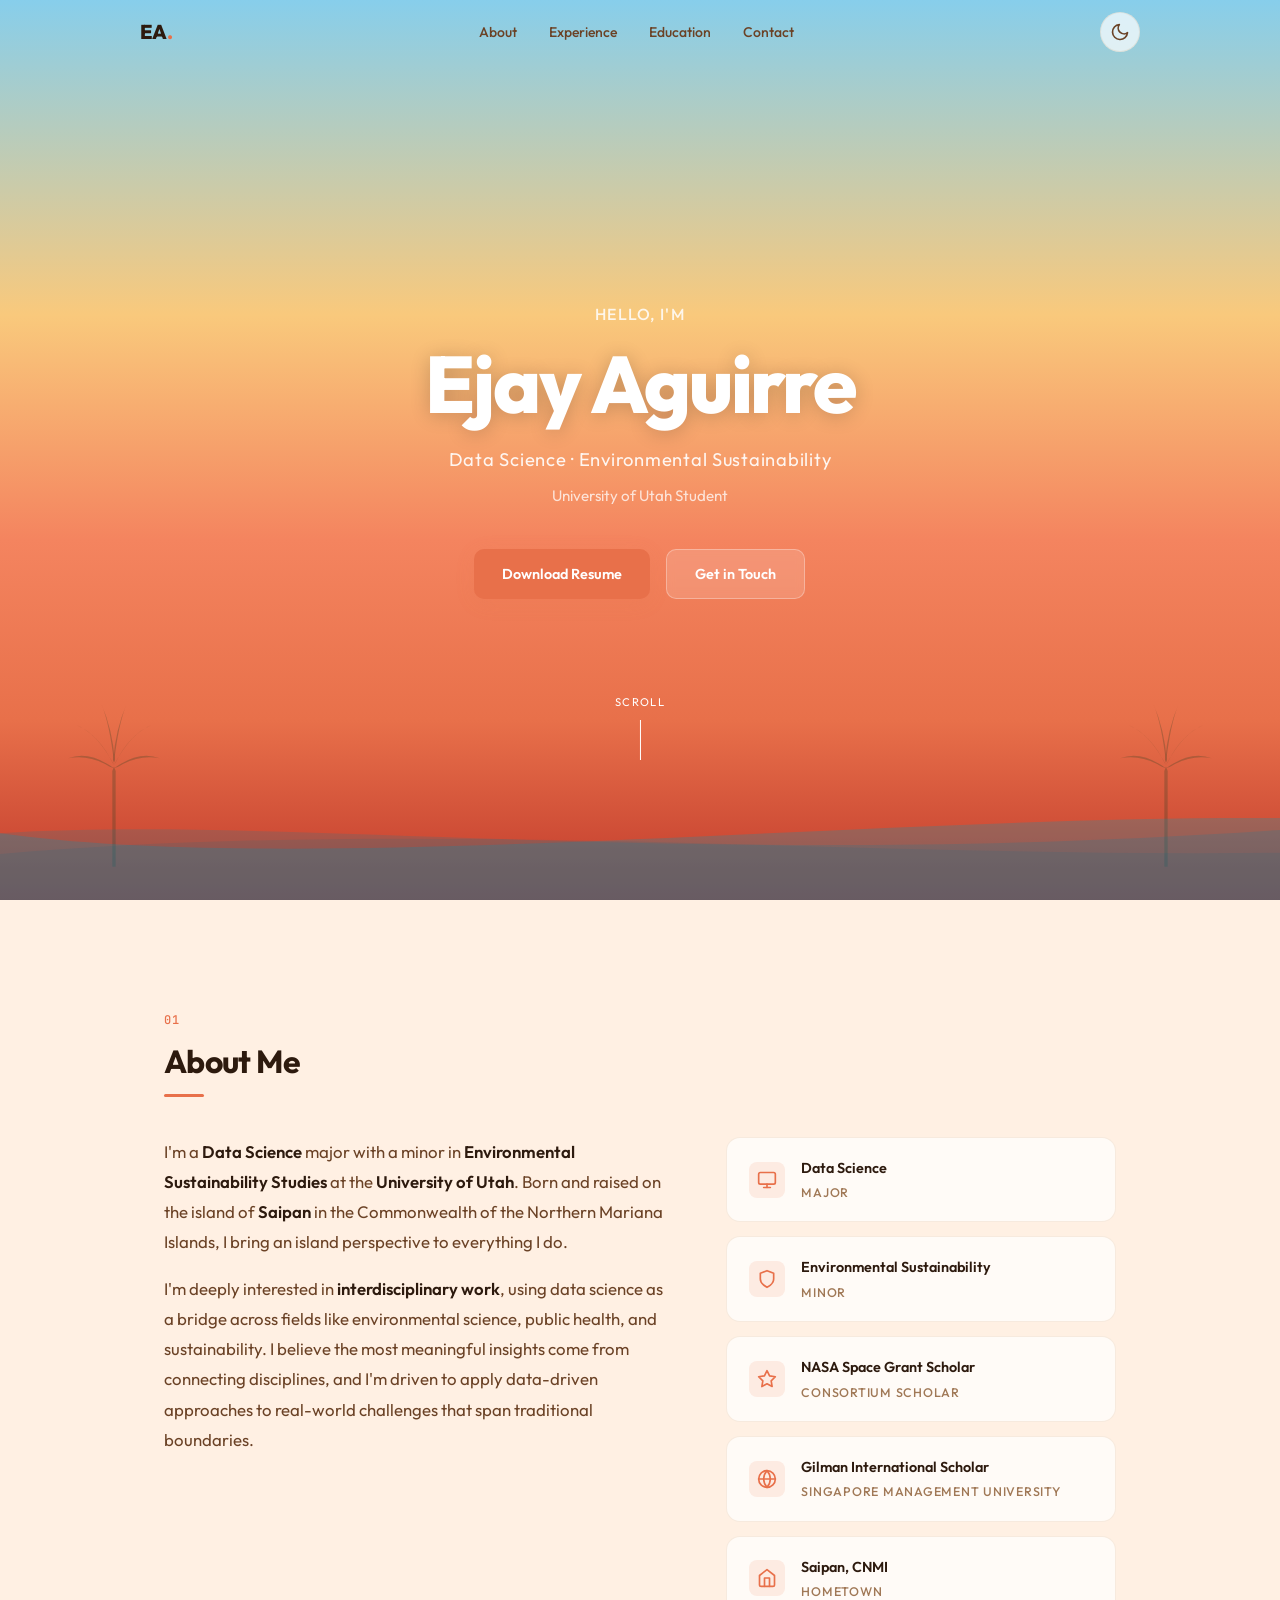
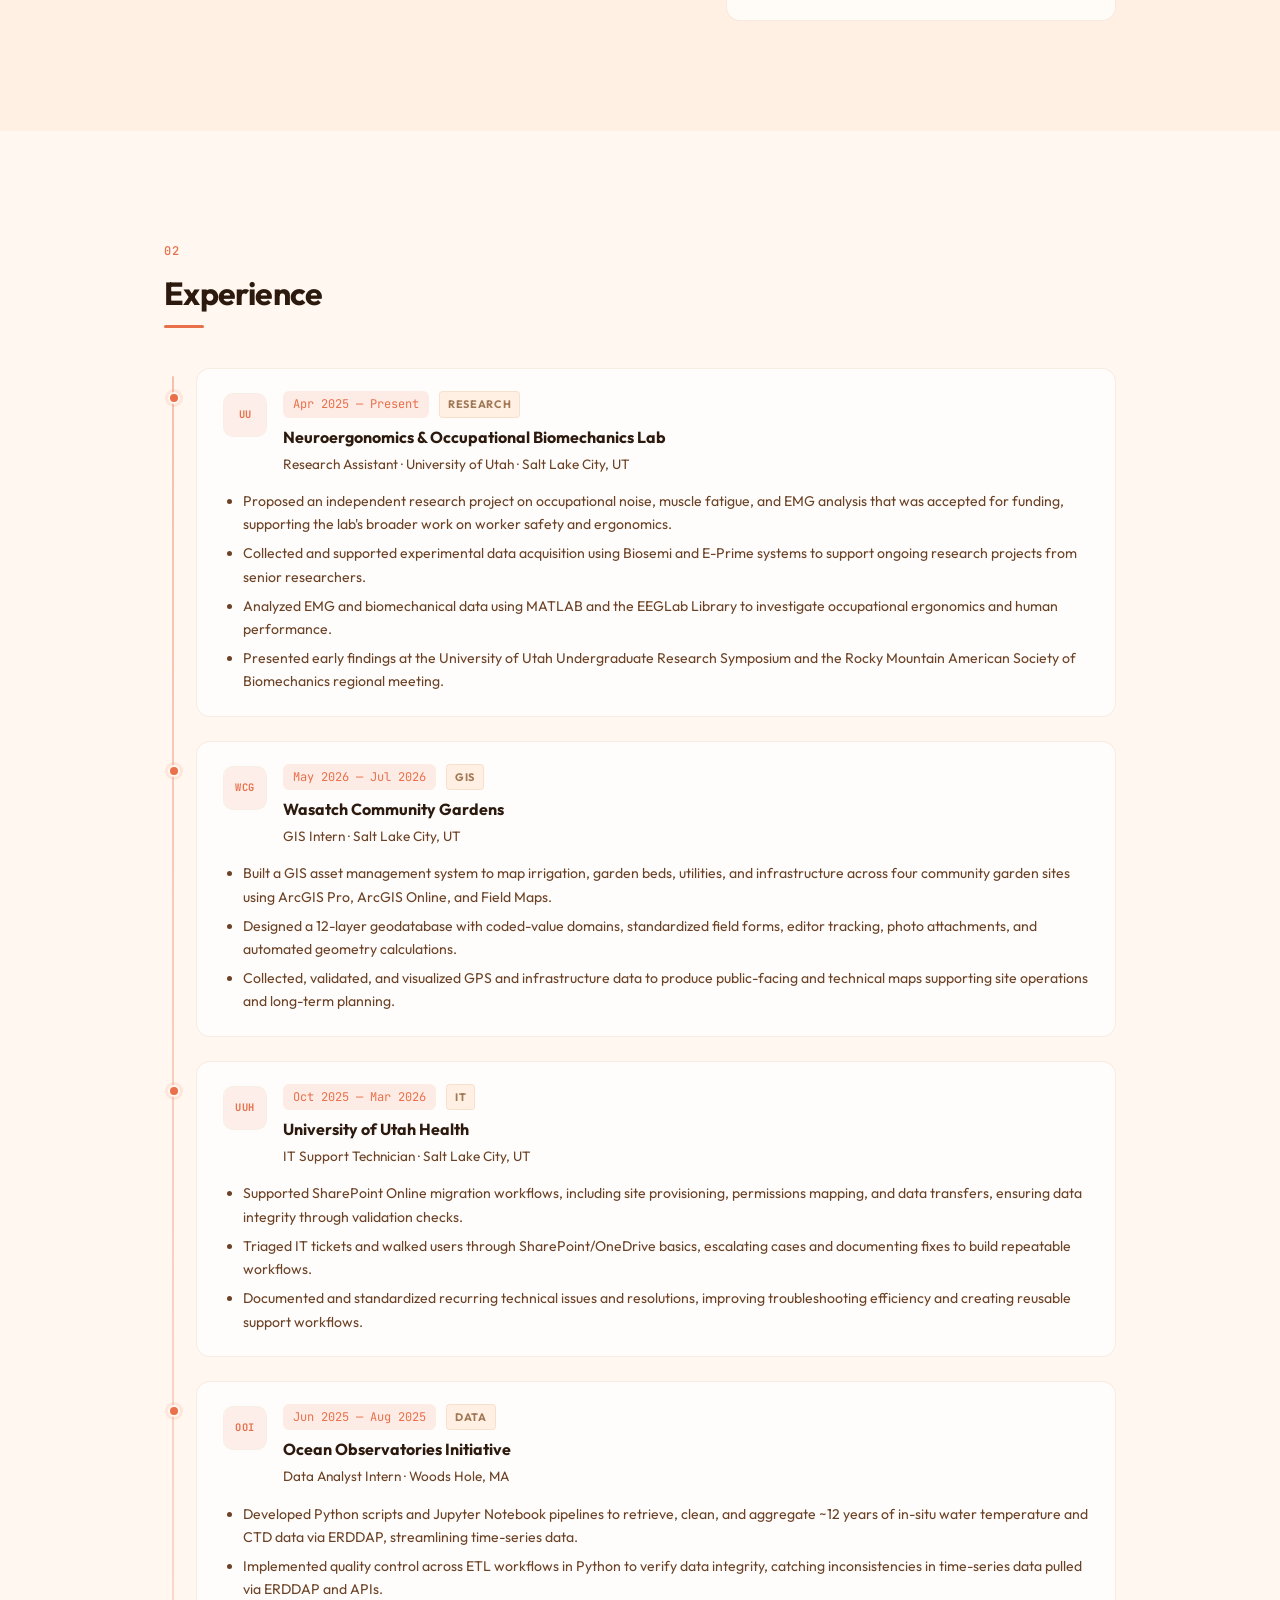
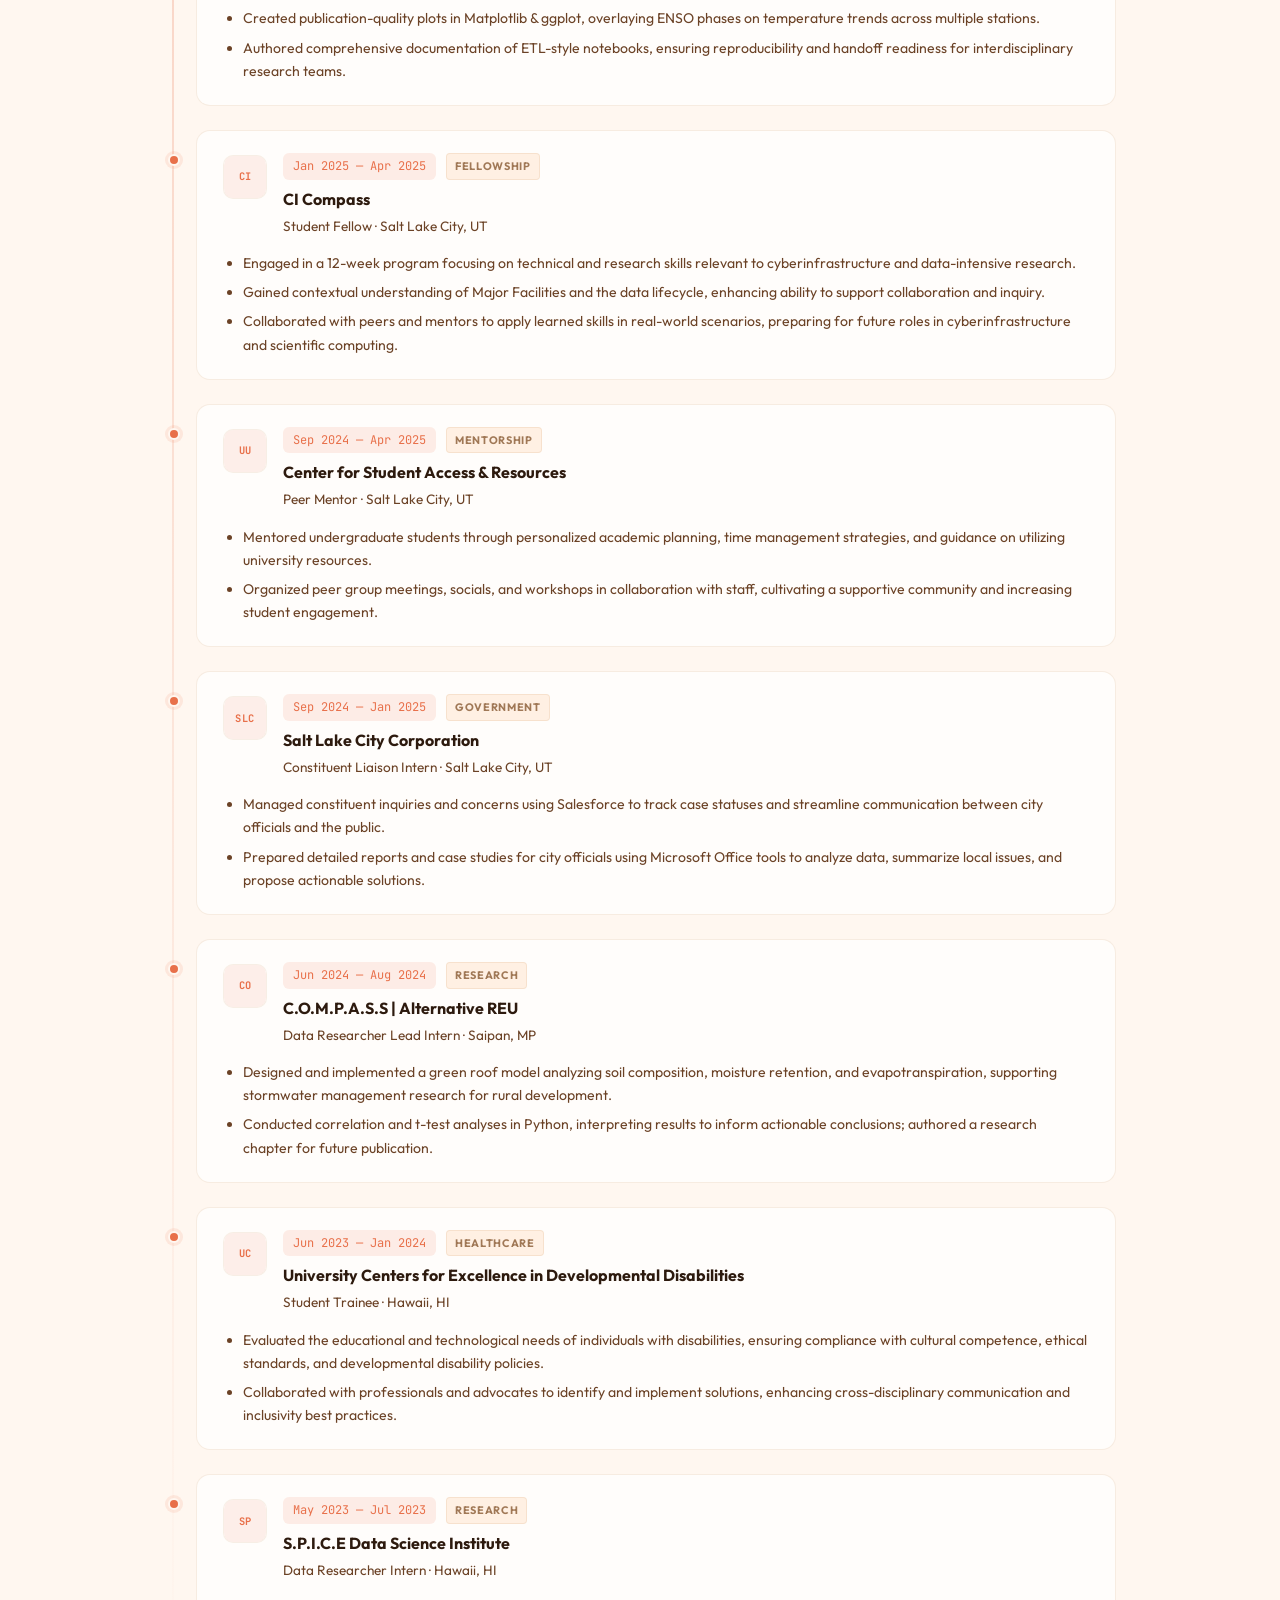
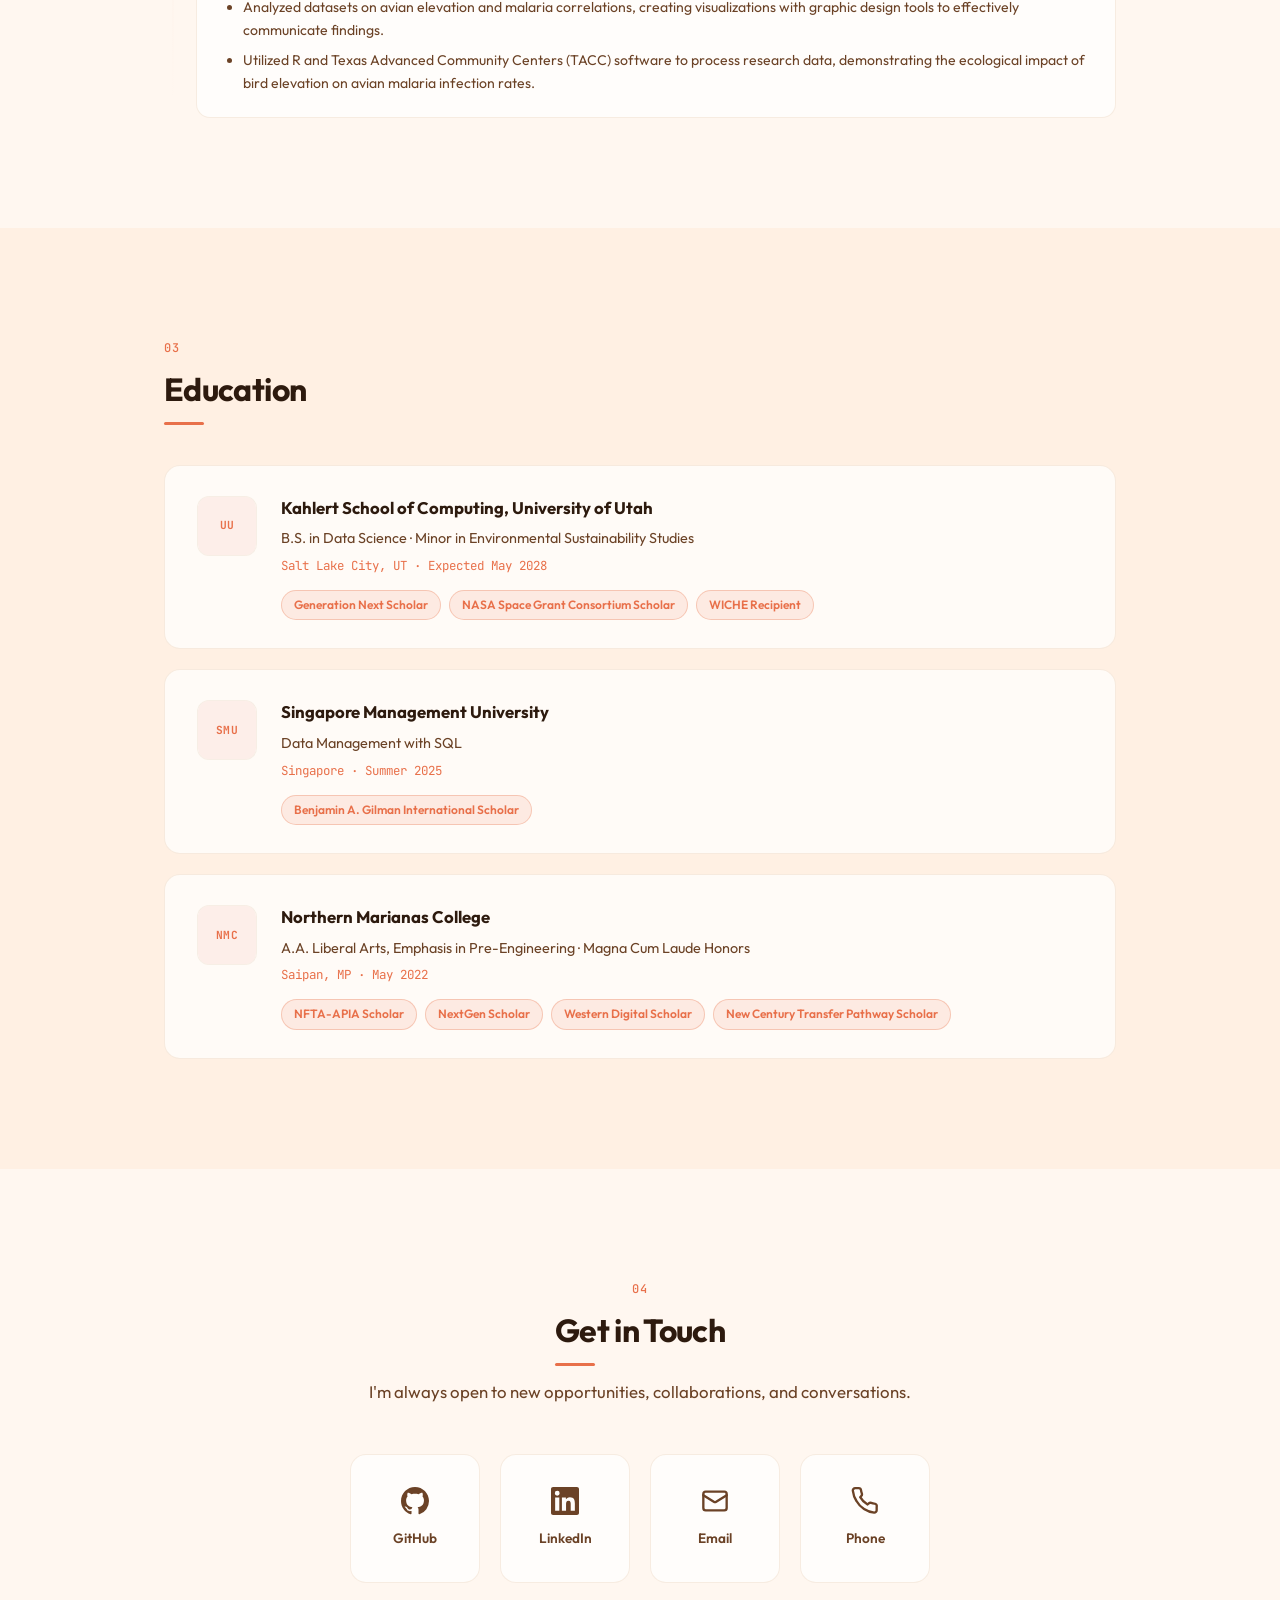
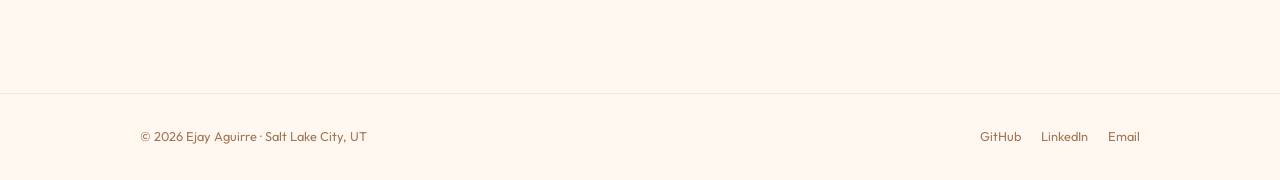
==== index.html @ a4bc26ee "Refine site layout and clean up sections" ====
<!DOCTYPE html>
<html lang="en" data-theme="light">

<head>
  <meta charset="UTF-8" />
  <meta name="viewport" content="width=device-width, initial-scale=1.0" />
  <title>Ejay Aguirre — Data Science &amp; Environmental Sustainability</title>
  <meta name="description"
    content="Personal website of Ejay Aguirre — Data Science major and Environmental Sustainability Studies minor at the University of Utah. NASA Space Grant Scholar." />
  <link rel="preconnect" href="https://fonts.googleapis.com" />
  <link rel="preconnect" href="https://fonts.gstatic.com" crossorigin />
  <link
    href="https://fonts.googleapis.com/css2?family=Outfit:wght@300;400;500;600;700;800&family=JetBrains+Mono:wght@400;500&display=swap"
    rel="stylesheet" />
  <link rel="stylesheet" href="style.css" />
</head>

<body>

  <!-- ===== Scroll Progress Bar ===== -->
  <div id="scroll-progress" class="scroll-progress" aria-hidden="true"></div>

  <!-- ===== Navigation ===== -->
  <nav id="navbar" class="navbar">
    <div class="nav-inner">
      <a href="#hero" class="nav-logo">EA<span class="accent">.</span></a>
      <ul class="nav-links">
        <li><a href="#about">About</a></li>
        <li><a href="#experience">Experience</a></li>
        <li><a href="#education">Education</a></li>
        <li><a href="#contact">Contact</a></li>
      </ul>
      <div class="nav-right">
        <button id="theme-toggle" class="theme-toggle" aria-label="Toggle light/dark mode">
          <svg class="theme-icon sun-icon" width="20" height="20" viewBox="0 0 24 24" fill="none" stroke="currentColor"
            stroke-width="2" stroke-linecap="round" stroke-linejoin="round">
            <circle cx="12" cy="12" r="5" />
            <line x1="12" y1="1" x2="12" y2="3" />
            <line x1="12" y1="21" x2="12" y2="23" />
            <line x1="4.22" y1="4.22" x2="5.64" y2="5.64" />
            <line x1="18.36" y1="18.36" x2="19.78" y2="19.78" />
            <line x1="1" y1="12" x2="3" y2="12" />
            <line x1="21" y1="12" x2="23" y2="12" />
            <line x1="4.22" y1="19.78" x2="5.64" y2="18.36" />
            <line x1="18.36" y1="5.64" x2="19.78" y2="4.22" />
          </svg>
          <svg class="theme-icon moon-icon" width="20" height="20" viewBox="0 0 24 24" fill="none" stroke="currentColor"
            stroke-width="2" stroke-linecap="round" stroke-linejoin="round">
            <path d="M21 12.79A9 9 0 1 1 11.21 3 7 7 0 0 0 21 12.79z" />
          </svg>
        </button>
        <button id="mobile-menu-btn" class="mobile-menu-btn" aria-label="Toggle navigation menu">
          <span></span><span></span><span></span>
        </button>
      </div>
    </div>
  </nav>

  <!-- ===== Mobile Menu Overlay ===== -->
  <div id="mobile-menu" class="mobile-menu">
    <ul>
      <li><a href="#about">About</a></li>
      <li><a href="#experience">Experience</a></li>
      <li><a href="#education">Education</a></li>
      <li><a href="#contact">Contact</a></li>
    </ul>
  </div>

  <!-- ===== Hero Section ===== -->
  <section id="hero" class="hero">
    <div class="hero-waves">
      <svg class="wave wave-1" viewBox="0 0 1440 180" preserveAspectRatio="none">
        <path d="M0,80 C360,160 1080,0 1440,80 L1440,180 L0,180 Z" />
      </svg>
      <svg class="wave wave-2" viewBox="0 0 1440 180" preserveAspectRatio="none">
        <path d="M0,100 C320,20 720,160 1440,60 L1440,180 L0,180 Z" />
      </svg>
      <svg class="wave wave-3" viewBox="0 0 1440 180" preserveAspectRatio="none">
        <path d="M0,120 C480,40 960,140 1440,100 L1440,180 L0,180 Z" />
      </svg>
    </div>
    <div class="hero-palm left" aria-hidden="true">
      <svg viewBox="0 0 120 200" fill="currentColor">
        <path d="M58,200 L62,200 L62,90 Q63,85 60,80 Q57,85 58,90 Z" />
        <path d="M60,82 Q30,60 5,70 Q30,65 55,80 Z" />
        <path d="M60,78 Q40,40 15,30 Q42,42 58,75 Z" />
        <path d="M60,82 Q90,60 115,70 Q90,65 65,80 Z" />
        <path d="M60,78 Q80,40 105,30 Q78,42 62,75 Z" />
        <path d="M60,75 Q55,30 45,5 Q58,35 61,72 Z" />
        <path d="M60,75 Q65,30 75,5 Q62,35 59,72 Z" />
      </svg>
    </div>
    <div class="hero-palm right" aria-hidden="true">
      <svg viewBox="0 0 120 200" fill="currentColor">
        <path d="M58,200 L62,200 L62,90 Q63,85 60,80 Q57,85 58,90 Z" />
        <path d="M60,82 Q30,60 5,70 Q30,65 55,80 Z" />
        <path d="M60,78 Q40,40 15,30 Q42,42 58,75 Z" />
        <path d="M60,82 Q90,60 115,70 Q90,65 65,80 Z" />
        <path d="M60,78 Q80,40 105,30 Q78,42 62,75 Z" />
        <path d="M60,75 Q55,30 45,5 Q58,35 61,72 Z" />
        <path d="M60,75 Q65,30 75,5 Q62,35 59,72 Z" />
      </svg>
    </div>
    <div class="hero-stars" aria-hidden="true">
      <span class="star" style="top:8%;left:10%;animation-delay:0s;"></span>
      <span class="star" style="top:15%;left:25%;animation-delay:1.2s;"></span>
      <span class="star" style="top:5%;left:50%;animation-delay:0.5s;"></span>
      <span class="star" style="top:20%;left:70%;animation-delay:1.8s;"></span>
      <span class="star" style="top:10%;left:85%;animation-delay:0.8s;"></span>
      <span class="star" style="top:25%;left:40%;animation-delay:2.1s;"></span>
      <span class="star" style="top:12%;left:60%;animation-delay:1.5s;"></span>
      <span class="star" style="top:30%;left:15%;animation-delay:0.3s;"></span>
      <span class="star" style="top:18%;left:90%;animation-delay:2.5s;"></span>
      <span class="star" style="top:35%;left:78%;animation-delay:1.0s;"></span>
    </div>

    <div class="hero-content">
      <p class="hero-greeting">Hello, I'm</p>
      <h1 class="hero-name">Ejay Aguirre</h1>
      <p class="hero-tagline">Data Science · Environmental Sustainability</p>
      <p class="hero-school">University of Utah Student</p>
      <div class="hero-cta">
        <a href="AGUIRRE_Resume.pdf" download class="btn btn-primary">Download Resume</a>
        <a href="#contact" class="btn btn-outline">Get in Touch</a>
      </div>
    </div>
    <div class="hero-scroll-indicator">
      <span>Scroll</span>
      <div class="scroll-line"></div>
    </div>
  </section>

  <!-- ===== About Section ===== -->
  <section id="about" class="section about">
    <div class="container">
      <p class="section-number">01</p>
      <h2 class="section-title">About Me</h2>
      <div class="about-grid">
        <div class="about-text">
          <p>
            I'm a <strong>Data Science</strong> major with a minor in
            <strong>Environmental Sustainability Studies</strong> at the
            <strong>University of Utah</strong>. Born and raised on the island of
            <strong>Saipan</strong> in the Commonwealth of the Northern Mariana Islands,
            I bring an island perspective to everything I do.
          </p>
          <p>
            I'm deeply interested in <strong>interdisciplinary work</strong>, using
            data science as a bridge across fields like environmental science,
            public health, and sustainability. I believe the most meaningful
            insights come from connecting disciplines, and I'm driven to apply
            data-driven approaches to real-world challenges that span traditional
            boundaries.
          </p>
        </div>
        <div class="about-highlights">
          <div class="highlight-card">
            <span class="highlight-icon">
              <svg width="20" height="20" viewBox="0 0 24 24" fill="none" stroke="currentColor" stroke-width="2" stroke-linecap="round" stroke-linejoin="round"><rect x="2" y="3" width="20" height="14" rx="2"/><line x1="8" y1="21" x2="16" y2="21"/><line x1="12" y1="17" x2="12" y2="21"/></svg>
            </span>
            <div>
              <h3>Data Science</h3>
              <p>Major</p>
            </div>
          </div>
          <div class="highlight-card">
            <span class="highlight-icon">
              <svg width="20" height="20" viewBox="0 0 24 24" fill="none" stroke="currentColor" stroke-width="2" stroke-linecap="round" stroke-linejoin="round"><path d="M12 22s8-4 8-10V5l-8-3-8 3v7c0 6 8 10 8 10z"/></svg>
            </span>
            <div>
              <h3>Environmental Sustainability</h3>
              <p>Minor</p>
            </div>
          </div>
          <div class="highlight-card">
            <span class="highlight-icon">
              <svg width="20" height="20" viewBox="0 0 24 24" fill="none" stroke="currentColor" stroke-width="2" stroke-linecap="round" stroke-linejoin="round"><polygon points="12 2 15.09 8.26 22 9.27 17 14.14 18.18 21.02 12 17.77 5.82 21.02 7 14.14 2 9.27 8.91 8.26 12 2"/></svg>
            </span>
            <div>
              <h3>NASA Space Grant Scholar</h3>
              <p>Consortium Scholar</p>
            </div>
          </div>
          <div class="highlight-card">
            <span class="highlight-icon">
              <svg width="20" height="20" viewBox="0 0 24 24" fill="none" stroke="currentColor" stroke-width="2" stroke-linecap="round" stroke-linejoin="round"><circle cx="12" cy="12" r="10"/><line x1="2" y1="12" x2="22" y2="12"/><path d="M12 2a15.3 15.3 0 0 1 4 10 15.3 15.3 0 0 1-4 10 15.3 15.3 0 0 1-4-10 15.3 15.3 0 0 1 4-10z"/></svg>
            </span>
            <div>
              <h3>Gilman International Scholar</h3>
              <p>Singapore Management University</p>
            </div>
          </div>
          <div class="highlight-card">
            <span class="highlight-icon">
              <svg width="20" height="20" viewBox="0 0 24 24" fill="none" stroke="currentColor" stroke-width="2" stroke-linecap="round" stroke-linejoin="round"><path d="M3 9l9-7 9 7v11a2 2 0 0 1-2 2H5a2 2 0 0 1-2-2z"/><polyline points="9 22 9 12 15 12 15 22"/></svg>
            </span>
            <div>
              <h3>Saipan, CNMI</h3>
              <p>Hometown</p>
            </div>
          </div>
        </div>
      </div>
    </div>
  </section>

  <!-- ===== Experience Section ===== -->
  <section id="experience" class="section experience">
    <div class="container">
      <p class="section-number">02</p>
      <h2 class="section-title">Experience</h2>
      <div class="timeline">

        <!-- Neuroergonomics Lab -->
        <div class="timeline-item">
          <div class="timeline-dot"></div>
          <div class="timeline-card">
            <div class="timeline-header">
              <div class="org-logo-wrap">
                <img class="org-logo" src="https://logo.clearbit.com/utah.edu" alt="University of Utah"
                  onerror="this.style.display='none';this.nextElementSibling.style.display='flex'">
                <span class="org-logo-fallback" style="display:none">UU</span>
              </div>
              <div class="timeline-header-text">
                <div class="timeline-meta">
                  <span class="timeline-date">Apr 2025 — Present</span>
                  <span class="timeline-badge">Research</span>
                </div>
                <h3 class="timeline-org">Neuroergonomics &amp; Occupational Biomechanics Lab</h3>
                <p class="timeline-role">Research Assistant · University of Utah · Salt Lake City, UT</p>
              </div>
            </div>
            <ul class="timeline-bullets">
              <li>Proposed an independent research project on occupational noise, muscle fatigue, and EMG analysis that was accepted for funding, supporting the lab's broader work on worker safety and ergonomics.</li>
              <li>Collected and supported experimental data acquisition using Biosemi and E-Prime systems to support ongoing research projects from senior researchers.</li>
              <li>Analyzed EMG and biomechanical data using MATLAB and the EEGLab Library to investigate occupational ergonomics and human performance.</li>
              <li>Presented early findings at the University of Utah Undergraduate Research Symposium and the Rocky Mountain American Society of Biomechanics regional meeting.</li>
            </ul>
          </div>
        </div>

        <!-- Wasatch Community Gardens -->
        <div class="timeline-item">
          <div class="timeline-dot"></div>
          <div class="timeline-card">
            <div class="timeline-header">
              <div class="org-logo-wrap">
                <img class="org-logo" src="https://logo.clearbit.com/wasatchgardens.org" alt="Wasatch Community Gardens"
                  onerror="this.style.display='none';this.nextElementSibling.style.display='flex'">
                <span class="org-logo-fallback" style="display:none">WCG</span>
              </div>
              <div class="timeline-header-text">
                <div class="timeline-meta">
                  <span class="timeline-date">May 2026 — Jul 2026</span>
                  <span class="timeline-badge">GIS</span>
                </div>
                <h3 class="timeline-org">Wasatch Community Gardens</h3>
                <p class="timeline-role">GIS Intern · Salt Lake City, UT</p>
              </div>
            </div>
            <ul class="timeline-bullets">
              <li>Built a GIS asset management system to map irrigation, garden beds, utilities, and infrastructure across four community garden sites using ArcGIS Pro, ArcGIS Online, and Field Maps.</li>
              <li>Designed a 12-layer geodatabase with coded-value domains, standardized field forms, editor tracking, photo attachments, and automated geometry calculations.</li>
              <li>Collected, validated, and visualized GPS and infrastructure data to produce public-facing and technical maps supporting site operations and long-term planning.</li>
            </ul>
          </div>
        </div>

        <!-- University of Utah Health -->
        <div class="timeline-item">
          <div class="timeline-dot"></div>
          <div class="timeline-card">
            <div class="timeline-header">
              <div class="org-logo-wrap">
                <img class="org-logo" src="https://logo.clearbit.com/healthcare.utah.edu" alt="University of Utah Health"
                  onerror="this.style.display='none';this.nextElementSibling.style.display='flex'">
                <span class="org-logo-fallback" style="display:none">UUH</span>
              </div>
              <div class="timeline-header-text">
                <div class="timeline-meta">
                  <span class="timeline-date">Oct 2025 — Mar 2026</span>
                  <span class="timeline-badge">IT</span>
                </div>
                <h3 class="timeline-org">University of Utah Health</h3>
                <p class="timeline-role">IT Support Technician · Salt Lake City, UT</p>
              </div>
            </div>
            <ul class="timeline-bullets">
              <li>Supported SharePoint Online migration workflows, including site provisioning, permissions mapping, and data transfers, ensuring data integrity through validation checks.</li>
              <li>Triaged IT tickets and walked users through SharePoint/OneDrive basics, escalating cases and documenting fixes to build repeatable workflows.</li>
              <li>Documented and standardized recurring technical issues and resolutions, improving troubleshooting efficiency and creating reusable support workflows.</li>
            </ul>
          </div>
        </div>

        <!-- Ocean Observatories Initiative -->
        <div class="timeline-item">
          <div class="timeline-dot"></div>
          <div class="timeline-card">
            <div class="timeline-header">
              <div class="org-logo-wrap">
                <img class="org-logo" src="https://logo.clearbit.com/oceanobservatories.org" alt="Ocean Observatories Initiative"
                  onerror="this.style.display='none';this.nextElementSibling.style.display='flex'">
                <span class="org-logo-fallback" style="display:none">OOI</span>
              </div>
              <div class="timeline-header-text">
                <div class="timeline-meta">
                  <span class="timeline-date">Jun 2025 — Aug 2025</span>
                  <span class="timeline-badge">Data</span>
                </div>
                <h3 class="timeline-org">Ocean Observatories Initiative</h3>
                <p class="timeline-role">Data Analyst Intern · Woods Hole, MA</p>
              </div>
            </div>
            <ul class="timeline-bullets">
              <li>Developed Python scripts and Jupyter Notebook pipelines to retrieve, clean, and aggregate ~12 years of in-situ water temperature and CTD data via ERDDAP, streamlining time-series data.</li>
              <li>Implemented quality control across ETL workflows in Python to verify data integrity, catching inconsistencies in time-series data pulled via ERDDAP and APIs.</li>
              <li>Created publication-quality plots in Matplotlib &amp; ggplot, overlaying ENSO phases on temperature trends across multiple stations.</li>
              <li>Authored comprehensive documentation of ETL-style notebooks, ensuring reproducibility and handoff readiness for interdisciplinary research teams.</li>
            </ul>
          </div>
        </div>

        <!-- CI Compass -->
        <div class="timeline-item">
          <div class="timeline-dot"></div>
          <div class="timeline-card">
            <div class="timeline-header">
              <div class="org-logo-wrap">
                <img class="org-logo" src="https://logo.clearbit.com/ci-compass.org" alt="CI Compass"
                  onerror="this.style.display='none';this.nextElementSibling.style.display='flex'">
                <span class="org-logo-fallback" style="display:none">CI</span>
              </div>
              <div class="timeline-header-text">
                <div class="timeline-meta">
                  <span class="timeline-date">Jan 2025 — Apr 2025</span>
                  <span class="timeline-badge">Fellowship</span>
                </div>
                <h3 class="timeline-org">CI Compass</h3>
                <p class="timeline-role">Student Fellow · Salt Lake City, UT</p>
              </div>
            </div>
            <ul class="timeline-bullets">
              <li>Engaged in a 12-week program focusing on technical and research skills relevant to cyberinfrastructure and data-intensive research.</li>
              <li>Gained contextual understanding of Major Facilities and the data lifecycle, enhancing ability to support collaboration and inquiry.</li>
              <li>Collaborated with peers and mentors to apply learned skills in real-world scenarios, preparing for future roles in cyberinfrastructure and scientific computing.</li>
            </ul>
          </div>
        </div>

        <!-- Center for Student Access & Resources -->
        <div class="timeline-item">
          <div class="timeline-dot"></div>
          <div class="timeline-card">
            <div class="timeline-header">
              <div class="org-logo-wrap">
                <img class="org-logo" src="https://logo.clearbit.com/utah.edu" alt="University of Utah"
                  onerror="this.style.display='none';this.nextElementSibling.style.display='flex'">
                <span class="org-logo-fallback" style="display:none">UU</span>
              </div>
              <div class="timeline-header-text">
                <div class="timeline-meta">
                  <span class="timeline-date">Sep 2024 — Apr 2025</span>
                  <span class="timeline-badge">Mentorship</span>
                </div>
                <h3 class="timeline-org">Center for Student Access &amp; Resources</h3>
                <p class="timeline-role">Peer Mentor · Salt Lake City, UT</p>
              </div>
            </div>
            <ul class="timeline-bullets">
              <li>Mentored undergraduate students through personalized academic planning, time management strategies, and guidance on utilizing university resources.</li>
              <li>Organized peer group meetings, socials, and workshops in collaboration with staff, cultivating a supportive community and increasing student engagement.</li>
            </ul>
          </div>
        </div>

        <!-- Salt Lake City Corporation -->
        <div class="timeline-item">
          <div class="timeline-dot"></div>
          <div class="timeline-card">
            <div class="timeline-header">
              <div class="org-logo-wrap">
                <img class="org-logo" src="https://logo.clearbit.com/slc.gov" alt="Salt Lake City"
                  onerror="this.style.display='none';this.nextElementSibling.style.display='flex'">
                <span class="org-logo-fallback" style="display:none">SLC</span>
              </div>
              <div class="timeline-header-text">
                <div class="timeline-meta">
                  <span class="timeline-date">Sep 2024 — Jan 2025</span>
                  <span class="timeline-badge">Government</span>
                </div>
                <h3 class="timeline-org">Salt Lake City Corporation</h3>
                <p class="timeline-role">Constituent Liaison Intern · Salt Lake City, UT</p>
              </div>
            </div>
            <ul class="timeline-bullets">
              <li>Managed constituent inquiries and concerns using Salesforce to track case statuses and streamline communication between city officials and the public.</li>
              <li>Prepared detailed reports and case studies for city officials using Microsoft Office tools to analyze data, summarize local issues, and propose actionable solutions.</li>
            </ul>
          </div>
        </div>

        <!-- C.O.M.P.A.S.S -->
        <div class="timeline-item">
          <div class="timeline-dot"></div>
          <div class="timeline-card">
            <div class="timeline-header">
              <div class="org-logo-wrap">
                <span class="org-logo-fallback" style="display:flex">CO</span>
              </div>
              <div class="timeline-header-text">
                <div class="timeline-meta">
                  <span class="timeline-date">Jun 2024 — Aug 2024</span>
                  <span class="timeline-badge">Research</span>
                </div>
                <h3 class="timeline-org">C.O.M.P.A.S.S | Alternative REU</h3>
                <p class="timeline-role">Data Researcher Lead Intern · Saipan, MP</p>
              </div>
            </div>
            <ul class="timeline-bullets">
              <li>Designed and implemented a green roof model analyzing soil composition, moisture retention, and evapotranspiration, supporting stormwater management research for rural development.</li>
              <li>Conducted correlation and t-test analyses in Python, interpreting results to inform actionable conclusions; authored a research chapter for future publication.</li>
            </ul>
          </div>
        </div>

        <!-- UCEDD -->
        <div class="timeline-item">
          <div class="timeline-dot"></div>
          <div class="timeline-card">
            <div class="timeline-header">
              <div class="org-logo-wrap">
                <img class="org-logo" src="https://logo.clearbit.com/aucd.org" alt="UCEDD"
                  onerror="this.style.display='none';this.nextElementSibling.style.display='flex'">
                <span class="org-logo-fallback" style="display:none">UC</span>
              </div>
              <div class="timeline-header-text">
                <div class="timeline-meta">
                  <span class="timeline-date">Jun 2023 — Jan 2024</span>
                  <span class="timeline-badge">Healthcare</span>
                </div>
                <h3 class="timeline-org">University Centers for Excellence in Developmental Disabilities</h3>
                <p class="timeline-role">Student Trainee · Hawaii, HI</p>
              </div>
            </div>
            <ul class="timeline-bullets">
              <li>Evaluated the educational and technological needs of individuals with disabilities, ensuring compliance with cultural competence, ethical standards, and developmental disability policies.</li>
              <li>Collaborated with professionals and advocates to identify and implement solutions, enhancing cross-disciplinary communication and inclusivity best practices.</li>
            </ul>
          </div>
        </div>

        <!-- S.P.I.C.E -->
        <div class="timeline-item">
          <div class="timeline-dot"></div>
          <div class="timeline-card">
            <div class="timeline-header">
              <div class="org-logo-wrap">
                <span class="org-logo-fallback" style="display:flex">SP</span>
              </div>
              <div class="timeline-header-text">
                <div class="timeline-meta">
                  <span class="timeline-date">May 2023 — Jul 2023</span>
                  <span class="timeline-badge">Research</span>
                </div>
                <h3 class="timeline-org">S.P.I.C.E Data Science Institute</h3>
                <p class="timeline-role">Data Researcher Intern · Hawaii, HI</p>
              </div>
            </div>
            <ul class="timeline-bullets">
              <li>Analyzed datasets on avian elevation and malaria correlations, creating visualizations with graphic design tools to effectively communicate findings.</li>
              <li>Utilized R and Texas Advanced Community Centers (TACC) software to process research data, demonstrating the ecological impact of bird elevation on avian malaria infection rates.</li>
            </ul>
          </div>
        </div>

      </div>
    </div>
  </section>

  <!-- ===== Education Section ===== -->
  <section id="education" class="section education">
    <div class="container">
      <p class="section-number">03</p>
      <h2 class="section-title">Education</h2>
      <div class="edu-grid">

        <div class="edu-card">
          <div class="edu-logo-wrap">
            <img class="edu-logo" src="https://logo.clearbit.com/utah.edu" alt="University of Utah"
              onerror="this.style.display='none';this.nextElementSibling.style.display='flex'">
            <span class="edu-logo-fallback" style="display:none">UU</span>
          </div>
          <div class="edu-body">
            <h3>Kahlert School of Computing, University of Utah</h3>
            <p class="edu-degree">B.S. in Data Science · Minor in Environmental Sustainability Studies</p>
            <p class="edu-meta">Salt Lake City, UT · Expected May 2028</p>
            <div class="edu-badges">
              <span class="edu-badge">Generation Next Scholar</span>
              <span class="edu-badge">NASA Space Grant Consortium Scholar</span>
              <span class="edu-badge">WICHE Recipient</span>
            </div>
          </div>
        </div>

        <div class="edu-card">
          <div class="edu-logo-wrap">
            <img class="edu-logo" src="https://logo.clearbit.com/smu.edu.sg" alt="Singapore Management University"
              onerror="this.style.display='none';this.nextElementSibling.style.display='flex'">
            <span class="edu-logo-fallback" style="display:none">SMU</span>
          </div>
          <div class="edu-body">
            <h3>Singapore Management University</h3>
            <p class="edu-degree">Data Management with SQL</p>
            <p class="edu-meta">Singapore · Summer 2025</p>
            <div class="edu-badges">
              <span class="edu-badge">Benjamin A. Gilman International Scholar</span>
            </div>
          </div>
        </div>

        <div class="edu-card">
          <div class="edu-logo-wrap">
            <img class="edu-logo" src="https://logo.clearbit.com/nmcnet.edu" alt="Northern Marianas College"
              onerror="this.style.display='none';this.nextElementSibling.style.display='flex'">
            <span class="edu-logo-fallback" style="display:none">NMC</span>
          </div>
          <div class="edu-body">
            <h3>Northern Marianas College</h3>
            <p class="edu-degree">A.A. Liberal Arts, Emphasis in Pre-Engineering · Magna Cum Laude Honors</p>
            <p class="edu-meta">Saipan, MP · May 2022</p>
            <div class="edu-badges">
              <span class="edu-badge">NFTA-APIA Scholar</span>
              <span class="edu-badge">NextGen Scholar</span>
              <span class="edu-badge">Western Digital Scholar</span>
              <span class="edu-badge">New Century Transfer Pathway Scholar</span>
            </div>
          </div>
        </div>

      </div>
    </div>
  </section>

  <!-- ===== Contact Section ===== -->
  <section id="contact" class="section contact">
    <div class="container">
      <p class="section-number">04</p>
      <h2 class="section-title">Get in Touch</h2>
      <p class="contact-subtitle">I'm always open to new opportunities, collaborations, and conversations.</p>
      <div class="contact-links">
        <a href="https://github.com/Ejay234" target="_blank" rel="noopener" class="contact-card" id="link-github">
          <svg width="28" height="28" viewBox="0 0 24 24" fill="currentColor">
            <path d="M12 0C5.37 0 0 5.37 0 12c0 5.31 3.435 9.795 8.205 11.385.6.105.825-.255.825-.57 0-.285-.015-1.23-.015-2.235-3.015.555-3.795-.735-4.035-1.41-.135-.345-.72-1.41-1.23-1.695-.42-.225-1.02-.78-.015-.795.945-.015 1.62.87 1.845 1.23 1.08 1.815 2.805 1.305 3.495.99.105-.78.42-1.305.765-1.605-2.67-.3-5.46-1.335-5.46-5.925 0-1.305.465-2.385 1.23-3.225-.12-.3-.54-1.53.12-3.18 0 0 1.005-.315 3.3 1.23.96-.27 1.98-.405 3-.405s2.04.135 3 .405c2.295-1.56 3.3-1.23 3.3-1.23.66 1.65.24 2.88.12 3.18.765.84 1.23 1.905 1.23 3.225 0 4.605-2.805 5.625-5.475 5.925.435.375.81 1.095.81 2.22 0 1.605-.015 2.895-.015 3.3 0 .315.225.69.825.57A12.02 12.02 0 0 0 24 12c0-6.63-5.37-12-12-12z" />
          </svg>
          <span>GitHub</span>
        </a>
        <a href="https://www.linkedin.com/in/ejay-aguirre-797828222" target="_blank" rel="noopener" class="contact-card" id="link-linkedin">
          <svg width="28" height="28" viewBox="0 0 24 24" fill="currentColor">
            <path d="M20.447 20.452h-3.554v-5.569c0-1.328-.027-3.037-1.852-3.037-1.853 0-2.136 1.445-2.136 2.939v5.667H9.351V9h3.414v1.561h.046c.477-.9 1.637-1.85 3.37-1.85 3.601 0 4.267 2.37 4.267 5.455v6.286zM5.337 7.433a2.062 2.062 0 0 1-2.063-2.065 2.064 2.064 0 1 1 2.063 2.065zm1.782 13.019H3.555V9h3.564v11.452zM22.225 0H1.771C.792 0 0 .774 0 1.729v20.542C0 23.227.792 24 1.771 24h20.451C23.2 24 24 23.227 24 22.271V1.729C24 .774 23.2 0 22.222 0h.003z" />
          </svg>
          <span>LinkedIn</span>
        </a>
        <a href="mailto:ejay.aguirre03@gmail.com" class="contact-card" id="link-email">
          <svg width="28" height="28" viewBox="0 0 24 24" fill="none" stroke="currentColor" stroke-width="2"
            stroke-linecap="round" stroke-linejoin="round">
            <rect x="2" y="4" width="20" height="16" rx="2" />
            <path d="m22 7-8.97 5.7a1.94 1.94 0 0 1-2.06 0L2 7" />
          </svg>
          <span>Email</span>
        </a>
        <a href="tel:3855304234" class="contact-card" id="link-phone">
          <svg width="28" height="28" viewBox="0 0 24 24" fill="none" stroke="currentColor" stroke-width="2"
            stroke-linecap="round" stroke-linejoin="round">
            <path d="M22 16.92v3a2 2 0 0 1-2.18 2 19.79 19.79 0 0 1-8.63-3.07A19.5 19.5 0 0 1 4.69 12 19.79 19.79 0 0 1 1.61 3.37 2 2 0 0 1 3.58 1h3a2 2 0 0 1 2 1.72c.127.96.361 1.903.7 2.81a2 2 0 0 1-.45 2.11L7.91 8.7a16 16 0 0 0 6.29 6.29l1.06-.92a2 2 0 0 1 2.11-.45c.907.339 1.85.573 2.81.7A2 2 0 0 1 22 16.92z"/>
          </svg>
          <span>Phone</span>
        </a>
      </div>
    </div>
  </section>

  <!-- ===== Footer ===== -->
  <footer class="footer">
    <div class="footer-inner">
      <p>&copy; 2026 Ejay Aguirre · Salt Lake City, UT</p>
      <div class="footer-links">
        <a href="https://github.com/Ejay234" target="_blank" rel="noopener">GitHub</a>
        <a href="https://www.linkedin.com/in/ejay-aguirre-797828222" target="_blank" rel="noopener">LinkedIn</a>
        <a href="mailto:ejay.aguirre03@gmail.com">Email</a>
      </div>
    </div>
  </footer>

  <script src="script.js"></script>
</body>

</html>
---- style.css ----
/* ============================================================
   Ejay Aguirre — Island Theme
   Light: Sunset on Saipan  |  Dark: Island Nightlife
   ============================================================ */

:root {
  --bg-primary: #FFF7F0;
  --bg-secondary: #FFF0E3;
  --bg-card: rgba(255,255,255,0.7);
  --bg-card-hover: rgba(255,255,255,0.9);
  --border-subtle: rgba(200,140,80,0.15);
  --border-hover: rgba(200,140,80,0.3);
  --text-primary: #2D1A0E;
  --text-secondary: #6B4226;
  --text-muted: #A07856;
  --accent: #E8704A;
  --accent-soft: rgba(232,112,74,0.12);
  --accent-glow: rgba(232,112,74,0.3);
  --accent-secondary: #F4A236;
  --hero-bg: linear-gradient(180deg, #87CEEB 0%, #F9C97C 35%, #F4845F 60%, #E8704A 80%, #C0392B 100%);
  --hero-text: #fff;
  --wave-1: rgba(0,150,180,0.25);
  --wave-2: rgba(0,130,160,0.18);
  --wave-3: rgba(0,110,140,0.12);
  --palm-color: rgba(30,60,30,0.25);
  --nav-bg-scroll: rgba(255,247,240,0.88);
  --font-sans: 'Outfit', -apple-system, BlinkMacSystemFont, 'Segoe UI', sans-serif;
  --font-mono: 'JetBrains Mono', 'Fira Code', monospace;
  --section-padding: 110px 0;
  --container-width: 1000px;
  --ease-out-expo: cubic-bezier(0.16,1,0.3,1);
  --transition-fast: 0.2s var(--ease-out-expo);
  --transition-mid: 0.4s var(--ease-out-expo);
  --transition-slow: 0.7s var(--ease-out-expo);
}

[data-theme="dark"] {
  --bg-primary: #0B1628;
  --bg-secondary: #0F1D32;
  --bg-card: rgba(255,255,255,0.05);
  --bg-card-hover: rgba(255,255,255,0.09);
  --border-subtle: rgba(100,180,255,0.1);
  --border-hover: rgba(100,180,255,0.2);
  --text-primary: #E8EDF5;
  --text-secondary: #94A8C8;
  --text-muted: #5A7090;
  --accent: #38BDF8;
  --accent-soft: rgba(56,189,248,0.12);
  --accent-glow: rgba(56,189,248,0.3);
  --accent-secondary: #FF6B9D;
  --hero-bg: linear-gradient(180deg, #0B0E2C 0%, #101840 30%, #162050 55%, #1A2860 80%, #0F1D32 100%);
  --hero-text: #E8EDF5;
  --wave-1: rgba(56,189,248,0.12);
  --wave-2: rgba(56,189,248,0.08);
  --wave-3: rgba(56,189,248,0.05);
  --palm-color: rgba(10,30,60,0.5);
  --nav-bg-scroll: rgba(11,22,40,0.88);
}

/* ---------- Reset ---------- */
*,*::before,*::after { margin:0; padding:0; box-sizing:border-box; }
html { scroll-behavior:smooth; font-size:16px; -webkit-font-smoothing:antialiased; }
body { font-family:var(--font-sans); background:var(--bg-primary); color:var(--text-primary); line-height:1.7; overflow-x:hidden; transition:background 0.5s ease, color 0.5s ease; }
a { color:inherit; text-decoration:none; }
img { max-width:100%; display:block; }

.container { max-width:var(--container-width); margin:0 auto; padding:0 24px; }
.section { padding:var(--section-padding); position:relative; }

.section-number { font-family:var(--font-mono); font-size:0.75rem; color:var(--accent); letter-spacing:0.1em; font-weight:500; margin-bottom:4px; }
.section-title { font-size:2rem; font-weight:700; margin-bottom:48px; letter-spacing:-0.02em; position:relative; display:inline-block; }
.section-title::after { content:''; position:absolute; bottom:-8px; left:0; width:40px; height:3px; background:var(--accent); border-radius:2px; }

/* ---------- Scroll Progress Bar ---------- */
.scroll-progress { position:fixed; top:0; left:0; height:3px; background:linear-gradient(90deg, var(--accent), var(--accent-secondary)); width:0%; z-index:2000; transition:width 0.1s linear; border-radius:0 2px 2px 0; }

/* ---------- Animations ---------- */
@keyframes fadeInUp { from{opacity:0;transform:translateY(30px)} to{opacity:1;transform:translateY(0)} }
@keyframes fadeIn { from{opacity:0} to{opacity:1} }
@keyframes scrollLine { 0%{transform:scaleY(0);transform-origin:top} 50%{transform:scaleY(1);transform-origin:top} 51%{transform-origin:bottom} 100%{transform:scaleY(0);transform-origin:bottom} }
@keyframes waveFloat1 { 0%,100%{transform:translateX(0)} 50%{transform:translateX(-25px)} }
@keyframes waveFloat2 { 0%,100%{transform:translateX(0)} 50%{transform:translateX(20px)} }
@keyframes waveFloat3 { 0%,100%{transform:translateX(0)} 50%{transform:translateX(-15px)} }
@keyframes twinkle { 0%,100%{opacity:0.2;transform:scale(0.8)} 50%{opacity:1;transform:scale(1.2)} }
@keyframes palmSway { 0%,100%{transform:rotate(-2deg)} 50%{transform:rotate(2deg)} }

.animate-on-scroll { opacity:0; transform:translateY(30px); transition:opacity 0.6s var(--ease-out-expo),transform 0.6s var(--ease-out-expo); }
.animate-on-scroll.visible { opacity:1; transform:translateY(0); }

/* ---------- Navbar ---------- */
.navbar { position:fixed; top:0; left:0; right:0; z-index:1000; padding:0 24px; transition:background var(--transition-fast),box-shadow var(--transition-fast),backdrop-filter var(--transition-fast); }
.navbar.scrolled { background:var(--nav-bg-scroll); backdrop-filter:blur(16px); -webkit-backdrop-filter:blur(16px); box-shadow:0 1px 0 var(--border-subtle); }
.nav-inner { max-width:var(--container-width); margin:0 auto; display:flex; align-items:center; justify-content:space-between; height:64px; }
.nav-logo { font-size:1.25rem; font-weight:800; letter-spacing:-0.03em; transition:opacity var(--transition-fast); }
.nav-logo:hover { opacity:0.8; }
.nav-logo .accent { color:var(--accent); }
.nav-links { list-style:none; display:flex; gap:32px; }
.nav-links a { font-size:0.875rem; font-weight:500; color:var(--text-secondary); transition:color var(--transition-fast); position:relative; }
.nav-links a::after { content:''; position:absolute; bottom:-4px; left:0; width:0; height:2px; background:var(--accent); transition:width var(--transition-mid); border-radius:1px; }
.nav-links a:hover { color:var(--text-primary); }
.nav-links a:hover::after { width:100%; }
.nav-right { display:flex; align-items:center; gap:12px; }

/* Theme Toggle */
.theme-toggle { background:var(--bg-card); border:1px solid var(--border-subtle); border-radius:50%; width:40px; height:40px; display:flex; align-items:center; justify-content:center; cursor:pointer; transition:all var(--transition-fast); color:var(--text-secondary); }
.theme-toggle:hover { border-color:var(--accent); color:var(--accent); transform:rotate(20deg); }
.sun-icon { display:none; }
[data-theme="dark"] .sun-icon { display:block; }
[data-theme="dark"] .moon-icon { display:none; }
[data-theme="light"] .moon-icon { display:block; }
[data-theme="light"] .sun-icon { display:none; }

/* Mobile Menu */
.mobile-menu-btn { display:none; flex-direction:column; gap:5px; background:none; border:none; cursor:pointer; padding:4px; z-index:1100; }
.mobile-menu-btn span { display:block; width:22px; height:2px; background:var(--text-primary); border-radius:2px; transition:transform var(--transition-fast),opacity var(--transition-fast); }
.mobile-menu-btn.active span:nth-child(1) { transform:rotate(45deg) translate(5px,5px); }
.mobile-menu-btn.active span:nth-child(2) { opacity:0; }
.mobile-menu-btn.active span:nth-child(3) { transform:rotate(-45deg) translate(5px,-5px); }
.mobile-menu { position:fixed; inset:0; background:var(--nav-bg-scroll); backdrop-filter:blur(20px); -webkit-backdrop-filter:blur(20px); z-index:1050; display:flex; align-items:center; justify-content:center; opacity:0; pointer-events:none; transition:opacity var(--transition-mid); }
.mobile-menu.active { opacity:1; pointer-events:all; }
.mobile-menu ul { list-style:none; text-align:center; display:flex; flex-direction:column; gap:32px; }
.mobile-menu a { font-size:1.5rem; font-weight:600; color:var(--text-primary); transition:color var(--transition-fast); }
.mobile-menu a:hover { color:var(--accent); }

/* ---------- Hero Section ---------- */
.hero { min-height:100vh; display:flex; align-items:center; justify-content:center; position:relative; overflow:hidden; padding:0 24px; background:var(--hero-bg); transition:background 0.8s ease; }

.hero-palm { position:absolute; bottom:0; width:100px; height:200px; color:var(--palm-color); z-index:2; animation:palmSway 6s ease-in-out infinite; transform-origin:bottom center; transition:color 0.5s ease; }
.hero-palm.left { left:5%; }
.hero-palm.right { right:5%; transform:scaleX(-1); }

.hero-stars { position:absolute; inset:0; pointer-events:none; z-index:1; opacity:0; transition:opacity 0.8s ease; }
[data-theme="dark"] .hero-stars { opacity:1; }
.star { position:absolute; width:3px; height:3px; background:#fff; border-radius:50%; animation:twinkle 3s ease-in-out infinite; }

.hero-waves { position:absolute; bottom:0; left:0; right:0; height:120px; z-index:3; pointer-events:none; }
.wave { position:absolute; bottom:0; left:0; width:120%; height:100%; }
.wave-1 path { fill:var(--wave-1); }
.wave-2 path { fill:var(--wave-2); }
.wave-3 path { fill:var(--wave-3); }
.wave-1 { animation:waveFloat1 8s ease-in-out infinite; }
.wave-2 { animation:waveFloat2 10s ease-in-out infinite; left:-10%; }
.wave-3 { animation:waveFloat3 12s ease-in-out infinite; left:-5%; }

.hero-content { text-align:center; position:relative; z-index:5; animation:fadeInUp 1s var(--ease-out-expo); }
.hero-greeting { font-size:1rem; font-weight:500; color:var(--hero-text); letter-spacing:0.08em; text-transform:uppercase; margin-bottom:12px; opacity:0.85; }
.hero-name { font-size:clamp(2.75rem,8vw,5rem); font-weight:800; letter-spacing:-0.03em; line-height:1.1; margin-bottom:16px; color:var(--hero-text); text-shadow:0 2px 20px rgba(0,0,0,0.2); }
.hero-tagline { font-size:1.15rem; color:var(--hero-text); font-weight:400; margin-bottom:8px; letter-spacing:0.04em; opacity:0.9; }
.hero-school { font-size:0.95rem; color:var(--hero-text); margin-bottom:40px; opacity:0.75; }
.hero-cta { display:flex; gap:16px; justify-content:center; flex-wrap:wrap; }
.hero-scroll-indicator { position:absolute; bottom:140px; left:50%; transform:translateX(-50%); display:flex; flex-direction:column; align-items:center; gap:8px; color:var(--hero-text); font-size:0.7rem; letter-spacing:0.12em; text-transform:uppercase; animation:fadeIn 1.5s var(--ease-out-expo) 0.8s both; z-index:5; opacity:0.6; }
.scroll-line { width:1px; height:40px; background:var(--hero-text); animation:scrollLine 2s ease-in-out infinite; }

/* ---------- Buttons ---------- */
.btn { display:inline-flex; align-items:center; gap:8px; padding:12px 28px; font-size:0.9rem; font-weight:600; border-radius:10px; border:none; cursor:pointer; transition:all var(--transition-fast); font-family:var(--font-sans); }
.btn-primary { background:var(--accent); color:#fff; box-shadow:0 4px 20px var(--accent-soft); }
.btn-primary:hover { filter:brightness(1.1); transform:translateY(-2px); box-shadow:0 8px 30px var(--accent-glow); }
.btn-outline { background:rgba(255,255,255,0.15); color:var(--hero-text); border:1px solid rgba(255,255,255,0.3); backdrop-filter:blur(4px); }
.btn-outline:hover { background:rgba(255,255,255,0.25); transform:translateY(-2px); }

/* ---------- About Section ---------- */
.about { background:var(--bg-secondary); transition:background 0.5s ease; }
.about-grid { display:grid; grid-template-columns:1.3fr 1fr; gap:56px; align-items:start; }
.about-text p { color:var(--text-secondary); margin-bottom:16px; font-size:1.05rem; line-height:1.8; }
.about-text strong { color:var(--text-primary); font-weight:600; }
.about-highlights { display:flex; flex-direction:column; gap:14px; }
.highlight-card { background:var(--bg-card); border:1px solid var(--border-subtle); border-radius:14px; padding:18px 22px; display:flex; align-items:center; gap:16px; transition:all var(--transition-fast); }
.highlight-card:hover { background:var(--bg-card-hover); border-color:var(--border-hover); transform:translateX(4px); }
.highlight-icon { color:var(--accent); flex-shrink:0; display:flex; align-items:center; justify-content:center; width:36px; height:36px; background:var(--accent-soft); border-radius:8px; }
.highlight-card h3 { font-size:0.9rem; font-weight:600; margin-bottom:2px; }
.highlight-card p { font-size:0.78rem; color:var(--text-muted); font-weight:500; text-transform:uppercase; letter-spacing:0.06em; }

/* ---------- Experience / Timeline Section ---------- */
.experience { background:var(--bg-primary); transition:background 0.5s ease; }
.timeline { position:relative; padding-left:32px; }
.timeline::before { content:''; position:absolute; left:8px; top:8px; bottom:8px; width:2px; background:linear-gradient(to bottom, var(--accent), transparent); border-radius:2px; opacity:0.4; }

.timeline-item { position:relative; margin-bottom:24px; }
.timeline-item:last-child { margin-bottom:0; }
.timeline-dot { position:absolute; left:-28px; top:24px; width:12px; height:12px; border-radius:50%; background:var(--accent); border:2px solid var(--bg-primary); box-shadow:0 0 0 3px var(--accent-soft); transition:all var(--transition-fast); }
[data-theme="dark"] .timeline-dot { border-color:var(--bg-primary); }
.timeline-item:hover .timeline-dot { transform:scale(1.3); box-shadow:0 0 0 5px var(--accent-soft); }

.timeline-card { background:var(--bg-card); border:1px solid var(--border-subtle); border-radius:14px; padding:22px 26px; transition:all var(--transition-fast); }
.timeline-card:hover { border-color:var(--border-hover); background:var(--bg-card-hover); transform:translateX(4px); }

.timeline-header { display:flex; gap:16px; align-items:flex-start; margin-bottom:14px; }
.timeline-header-text { flex:1; min-width:0; }
.timeline-meta { display:flex; align-items:center; gap:10px; margin-bottom:6px; flex-wrap:wrap; }
.timeline-date { font-family:var(--font-mono); font-size:0.75rem; color:var(--accent); background:var(--accent-soft); padding:3px 10px; border-radius:6px; white-space:nowrap; }
.timeline-badge { font-size:0.68rem; font-weight:700; text-transform:uppercase; letter-spacing:0.06em; color:var(--text-muted); background:var(--bg-secondary); border:1px solid var(--border-subtle); padding:3px 8px; border-radius:4px; }
.timeline-org { font-size:1rem; font-weight:700; color:var(--text-primary); margin-bottom:2px; }
.timeline-role { font-size:0.85rem; color:var(--text-secondary); }
.timeline-bullets { padding-left:20px; display:flex; flex-direction:column; gap:6px; }
.timeline-bullets li { font-size:0.88rem; color:var(--text-secondary); line-height:1.65; }

/* Org logos in timeline */
.org-logo-wrap { flex-shrink:0; width:44px; height:44px; border-radius:10px; overflow:hidden; border:1px solid var(--border-subtle); background:var(--bg-card-hover); display:flex; align-items:center; justify-content:center; margin-top:2px; }
.org-logo { width:44px; height:44px; object-fit:contain; padding:4px; }
.org-logo-fallback { width:44px; height:44px; display:none; align-items:center; justify-content:center; font-family:var(--font-mono); font-size:0.65rem; font-weight:700; color:var(--accent); background:var(--accent-soft); border-radius:10px; letter-spacing:0.04em; }

/* ---------- Education Section ---------- */
.education { background:var(--bg-secondary); transition:background 0.5s ease; }
.edu-grid { display:flex; flex-direction:column; gap:20px; }
.edu-card { background:var(--bg-card); border:1px solid var(--border-subtle); border-radius:16px; padding:28px 32px; display:flex; gap:24px; align-items:flex-start; transition:all var(--transition-fast); }
.edu-card:hover { border-color:var(--border-hover); background:var(--bg-card-hover); transform:translateX(4px); }
.edu-logo-wrap { flex-shrink:0; width:60px; height:60px; border-radius:12px; overflow:hidden; border:1px solid var(--border-subtle); background:var(--bg-card-hover); display:flex; align-items:center; justify-content:center; margin-top:2px; }
.edu-logo { width:60px; height:60px; object-fit:contain; padding:6px; }
.edu-logo-fallback { width:60px; height:60px; display:none; align-items:center; justify-content:center; font-family:var(--font-mono); font-size:0.7rem; font-weight:700; color:var(--accent); background:var(--accent-soft); border-radius:12px; letter-spacing:0.04em; }
.edu-body { flex:1; }
.edu-body h3 { font-size:1.05rem; font-weight:700; margin-bottom:4px; color:var(--text-primary); }
.edu-degree { font-size:0.9rem; color:var(--text-secondary); margin-bottom:4px; }
.edu-meta { font-family:var(--font-mono); font-size:0.78rem; color:var(--accent); margin-bottom:14px; }
.edu-badges { display:flex; flex-wrap:wrap; gap:8px; }
.edu-badge { font-size:0.75rem; font-weight:600; color:var(--accent); background:var(--accent-soft); border:1px solid var(--accent-glow); padding:4px 12px; border-radius:20px; }

/* ---------- Contact Section ---------- */
.contact { background:var(--bg-primary); text-align:center; transition:background 0.5s ease; }
.contact-subtitle { color:var(--text-secondary); font-size:1.05rem; margin-top:-28px; margin-bottom:48px; }
.contact-links { display:flex; gap:20px; justify-content:center; flex-wrap:wrap; }
.contact-card { display:flex; flex-direction:column; align-items:center; gap:12px; padding:32px 36px; background:var(--bg-card); border:1px solid var(--border-subtle); border-radius:16px; transition:all var(--transition-fast); color:var(--text-secondary); min-width:130px; }
.contact-card:hover { border-color:var(--accent); color:var(--accent); background:var(--accent-soft); transform:translateY(-4px); box-shadow:0 12px 40px var(--accent-soft); }
.contact-card span { font-size:0.85rem; font-weight:600; }

/* ---------- Footer ---------- */
.footer { padding:32px 24px; border-top:1px solid var(--border-subtle); transition:background 0.5s ease; }
.footer-inner { max-width:var(--container-width); margin:0 auto; display:flex; align-items:center; justify-content:space-between; flex-wrap:wrap; gap:12px; }
.footer p { font-size:0.8rem; color:var(--text-muted); }
.footer-links { display:flex; gap:20px; }
.footer-links a { font-size:0.8rem; color:var(--text-muted); transition:color var(--transition-fast); }
.footer-links a:hover { color:var(--accent); }

/* ---------- Responsive ---------- */
@media (max-width:768px) {
  :root { --section-padding:80px 0; }
  .nav-links { display:none; }
  .mobile-menu-btn { display:flex; }
  .about-grid { grid-template-columns:1fr; gap:32px; }
  .contact-links { flex-direction:column; align-items:center; }
  .contact-card { width:100%; max-width:280px; }
  .hero-cta { flex-direction:column; align-items:center; }
  .hero-name { font-size:clamp(2.25rem,10vw,3.5rem); }
  .hero-palm { width:70px; height:140px; }
  .hero-palm.left { left:2%; }
  .hero-palm.right { right:2%; }
  .timeline { padding-left:24px; }
  .timeline-card { padding:18px 20px; }
  .edu-card { flex-direction:column; gap:16px; padding:22px 24px; }
  .footer-inner { flex-direction:column; text-align:center; }
}
@media (max-width:480px) {
  .section-title { font-size:1.6rem; }
  .highlight-card { padding:14px 18px; }
  .hero-palm { display:none; }
  .timeline-header { flex-direction:column; gap:10px; }
}
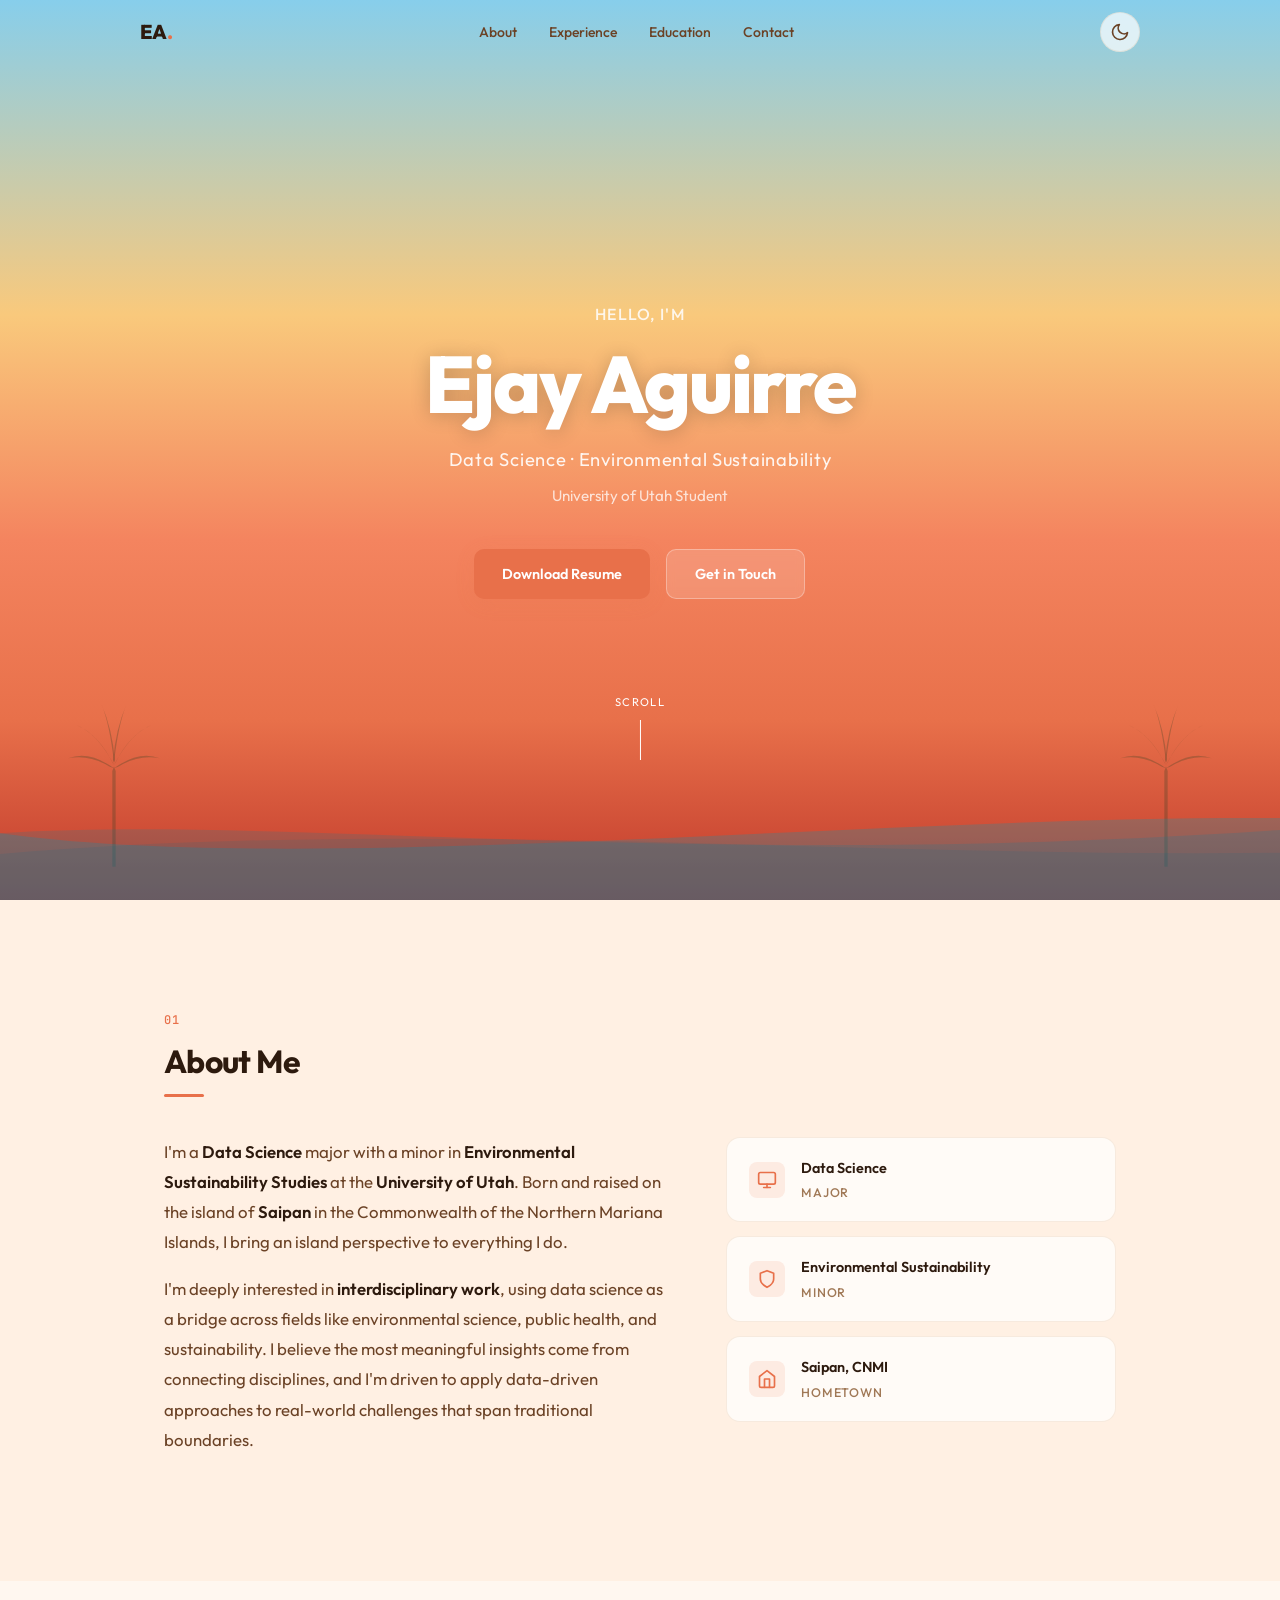
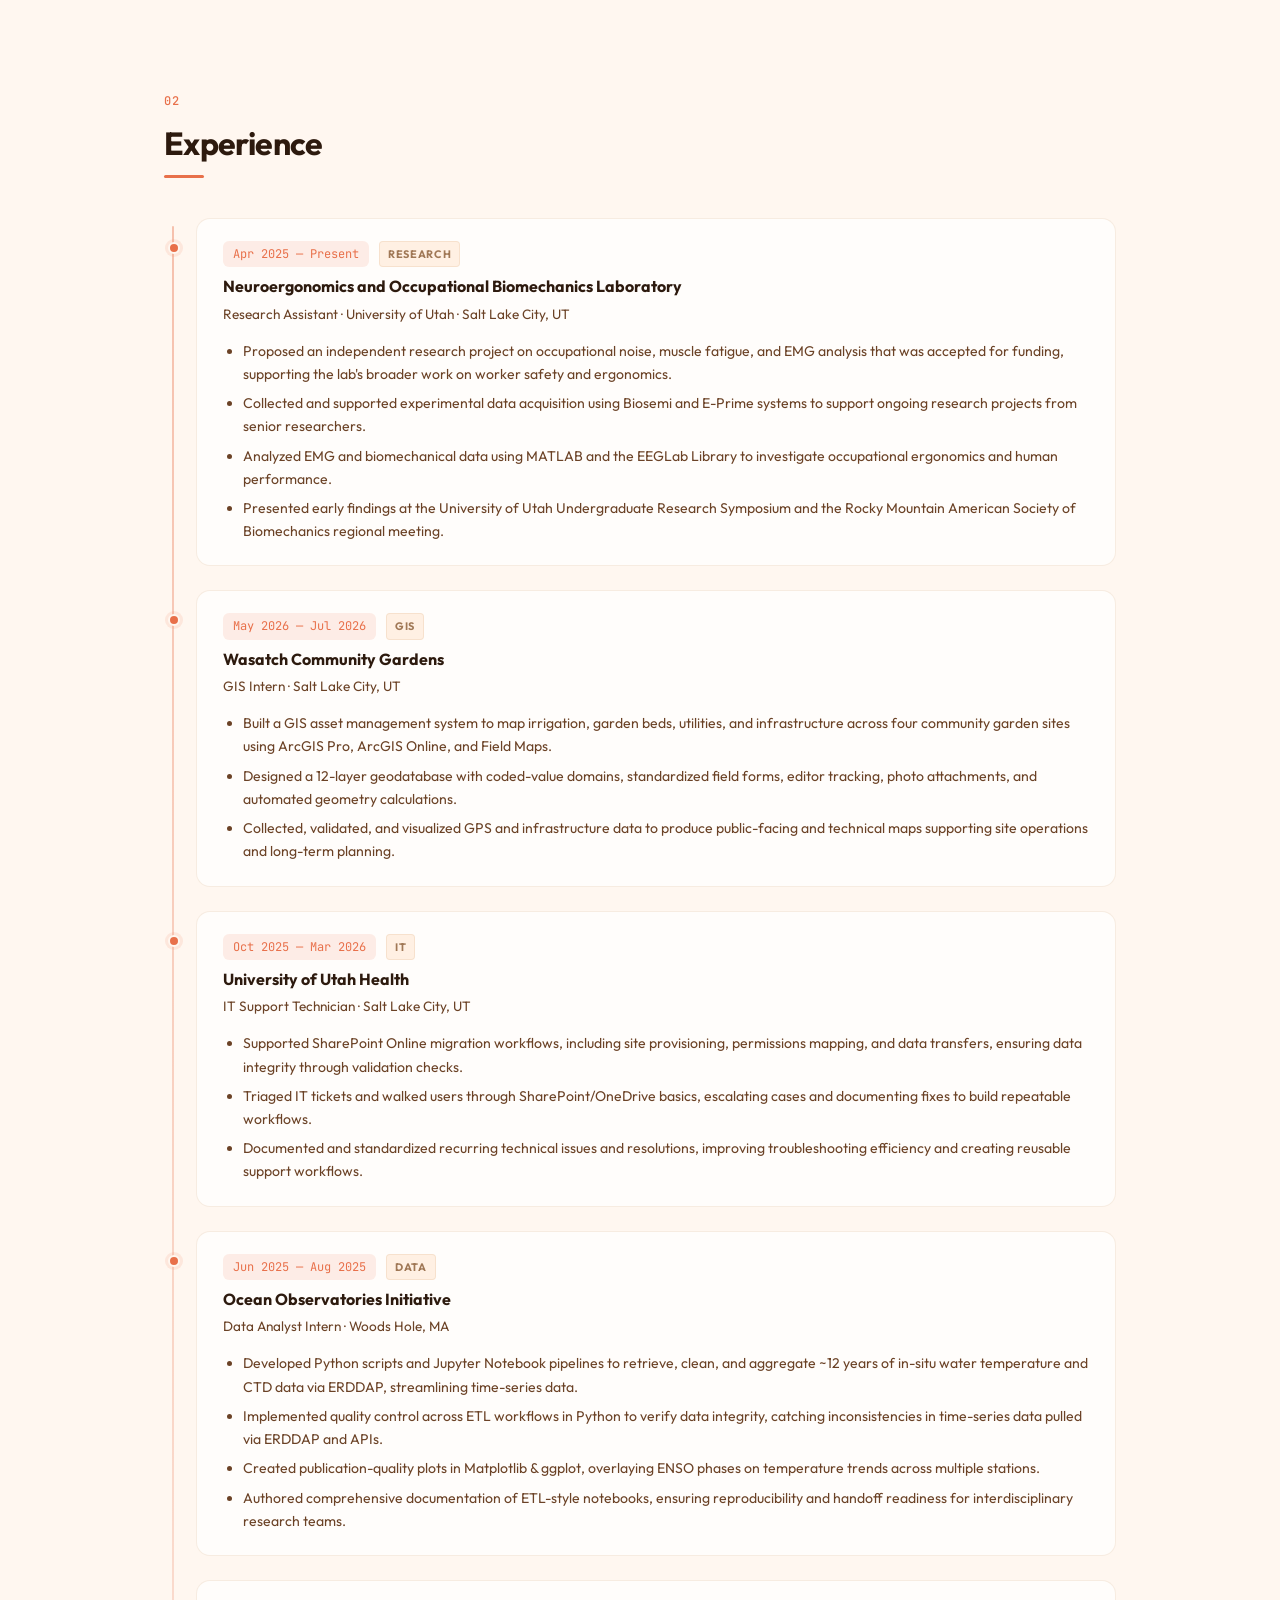
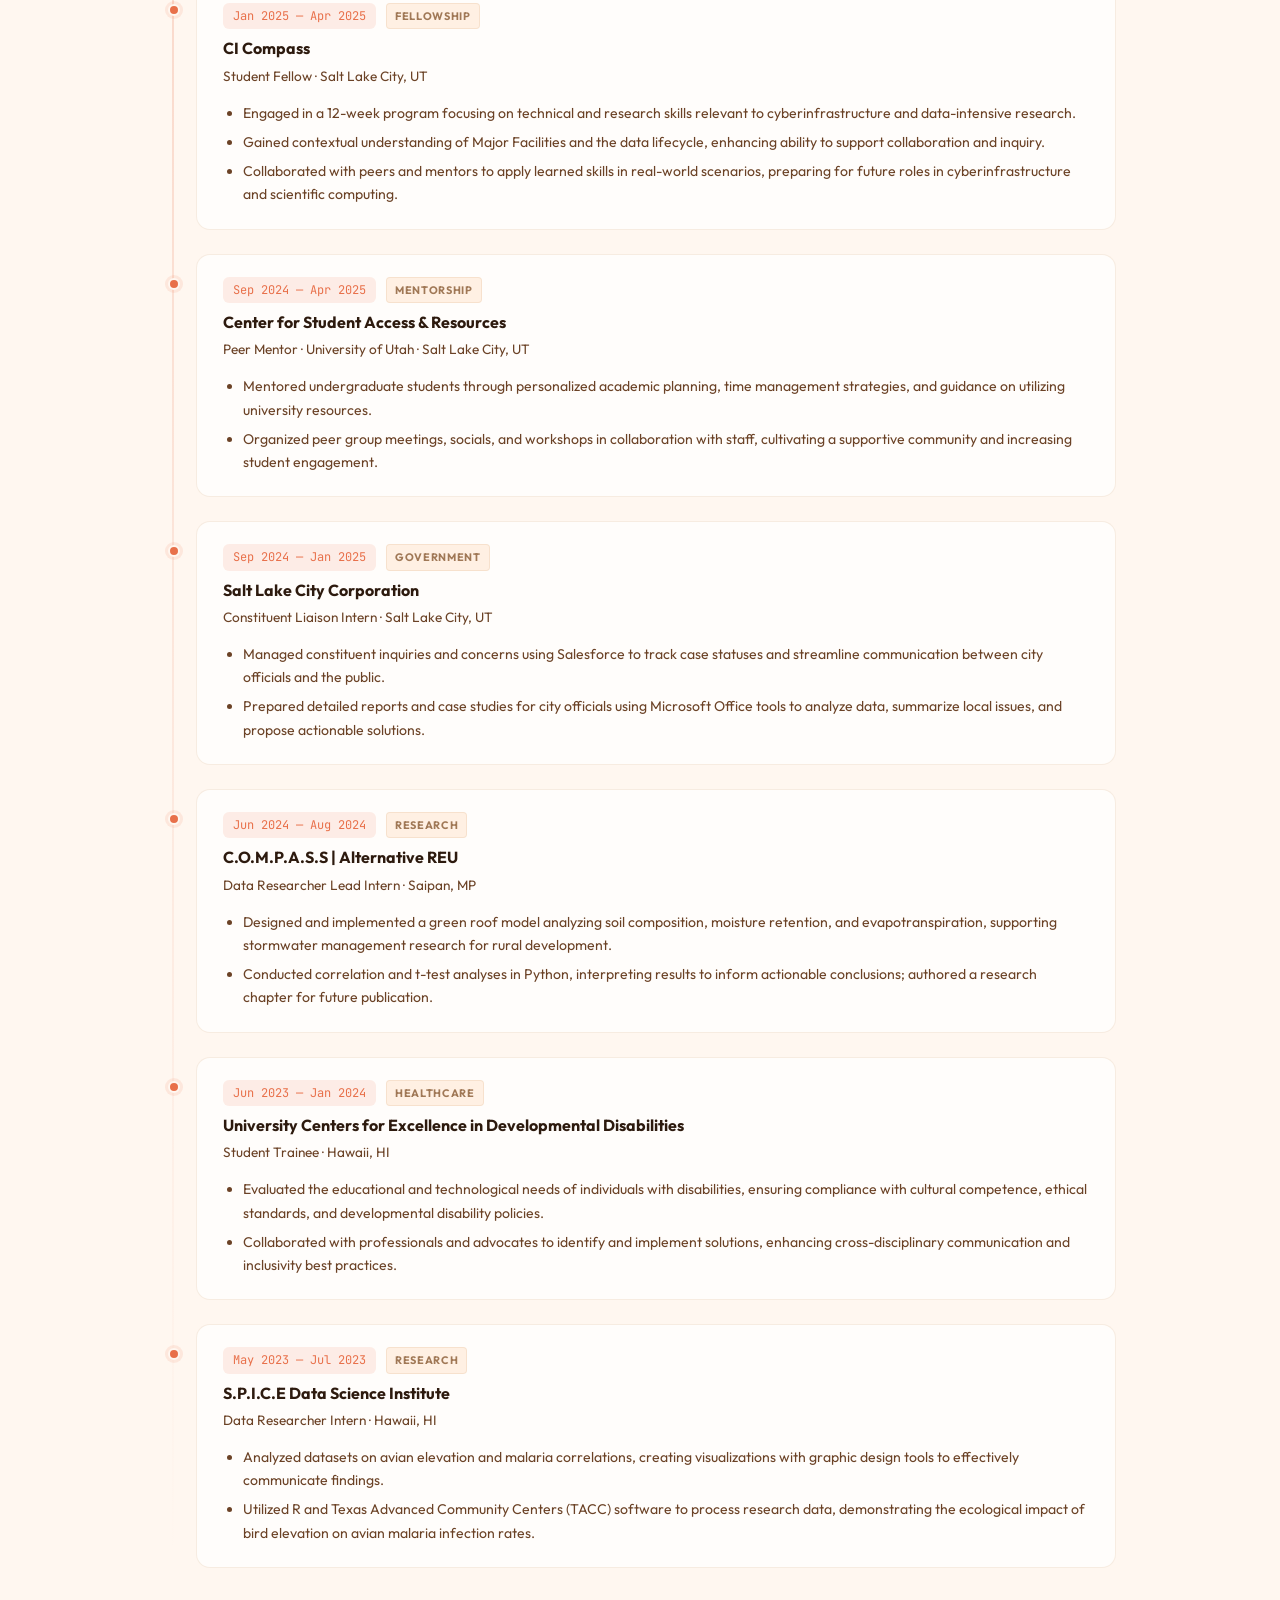
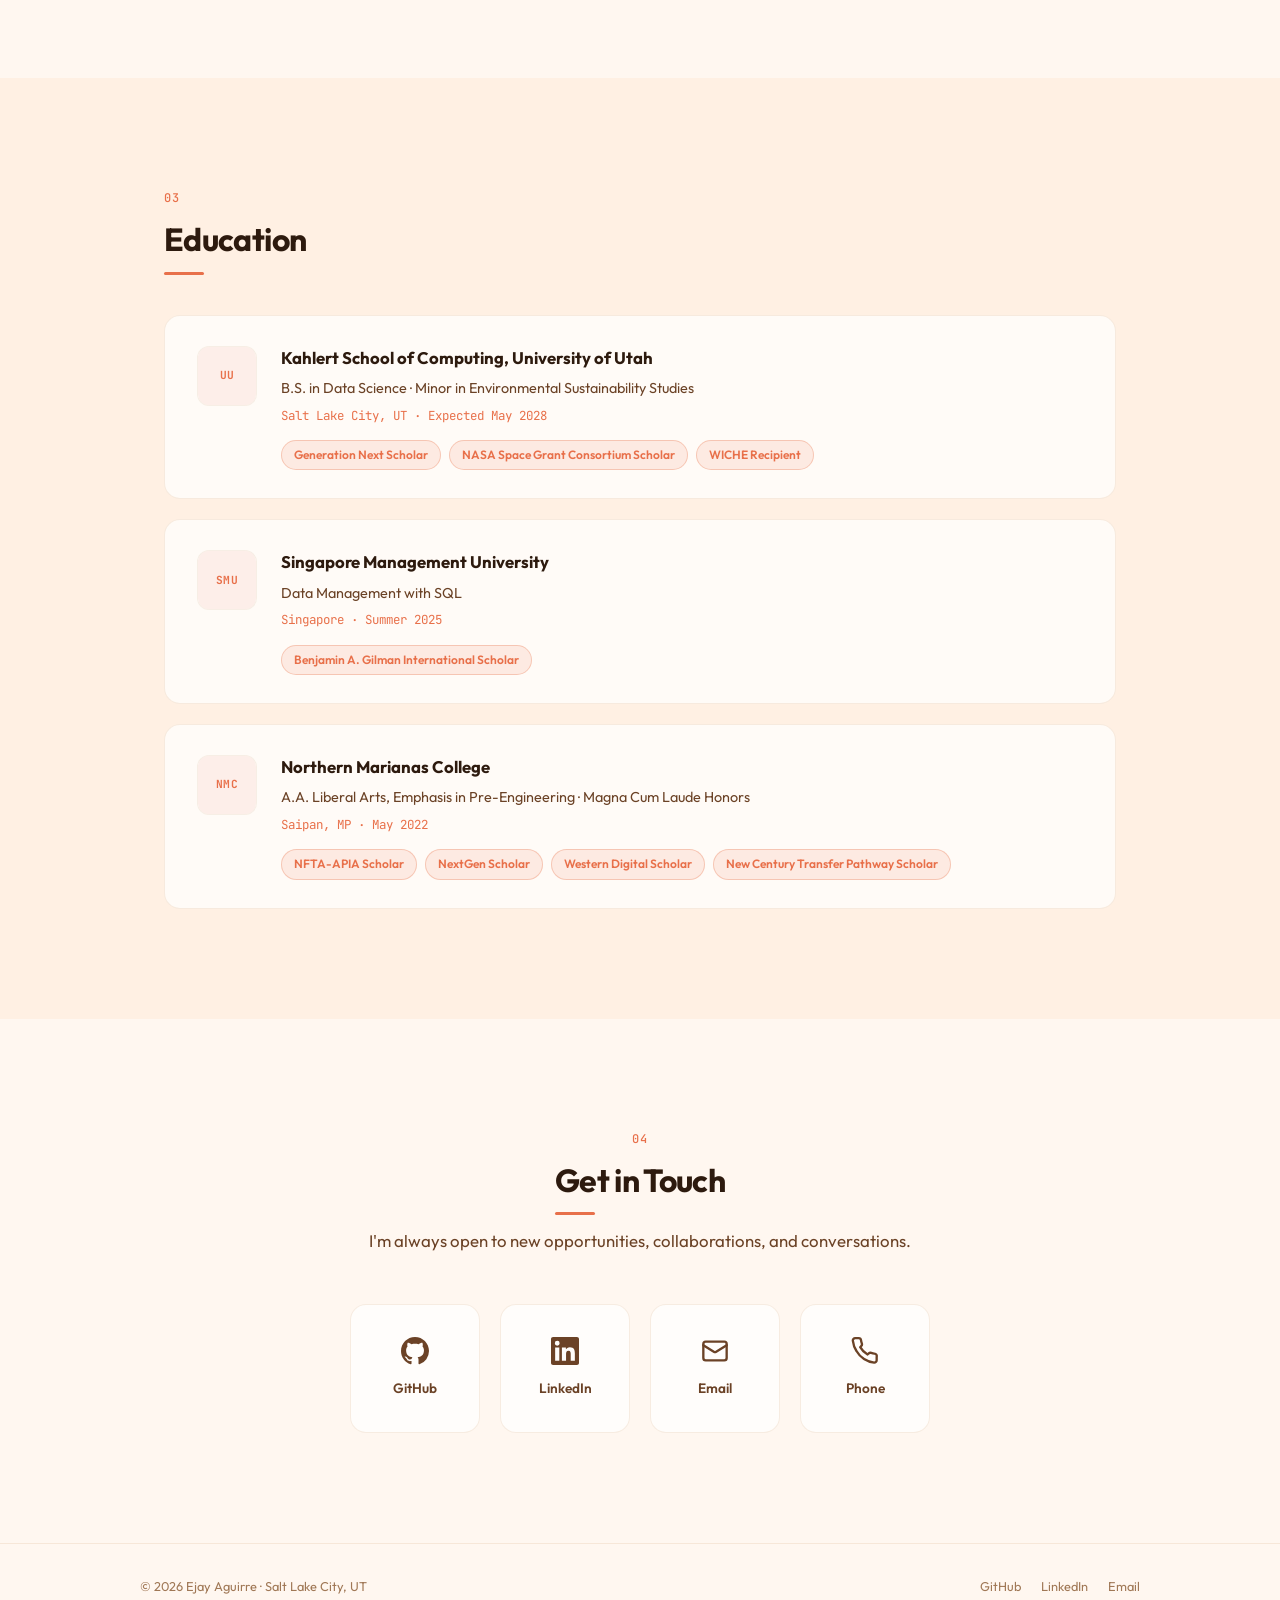
==== commit a896670a: "Issue fixes" ====
--- a/index.html
+++ b/index.html
@@ -174,24 +174,6 @@
           </div>
           <div class="highlight-card">
             <span class="highlight-icon">
-              <svg width="20" height="20" viewBox="0 0 24 24" fill="none" stroke="currentColor" stroke-width="2" stroke-linecap="round" stroke-linejoin="round"><polygon points="12 2 15.09 8.26 22 9.27 17 14.14 18.18 21.02 12 17.77 5.82 21.02 7 14.14 2 9.27 8.91 8.26 12 2"/></svg>
-            </span>
-            <div>
-              <h3>NASA Space Grant Scholar</h3>
-              <p>Consortium Scholar</p>
-            </div>
-          </div>
-          <div class="highlight-card">
-            <span class="highlight-icon">
-              <svg width="20" height="20" viewBox="0 0 24 24" fill="none" stroke="currentColor" stroke-width="2" stroke-linecap="round" stroke-linejoin="round"><circle cx="12" cy="12" r="10"/><line x1="2" y1="12" x2="22" y2="12"/><path d="M12 2a15.3 15.3 0 0 1 4 10 15.3 15.3 0 0 1-4 10 15.3 15.3 0 0 1-4-10 15.3 15.3 0 0 1 4-10z"/></svg>
-            </span>
-            <div>
-              <h3>Gilman International Scholar</h3>
-              <p>Singapore Management University</p>
-            </div>
-          </div>
-          <div class="highlight-card">
-            <span class="highlight-icon">
               <svg width="20" height="20" viewBox="0 0 24 24" fill="none" stroke="currentColor" stroke-width="2" stroke-linecap="round" stroke-linejoin="round"><path d="M3 9l9-7 9 7v11a2 2 0 0 1-2 2H5a2 2 0 0 1-2-2z"/><polyline points="9 22 9 12 15 12 15 22"/></svg>
             </span>
             <div>
@@ -216,19 +198,12 @@
           <div class="timeline-dot"></div>
           <div class="timeline-card">
             <div class="timeline-header">
-              <div class="org-logo-wrap">
-                <img class="org-logo" src="https://logo.clearbit.com/utah.edu" alt="University of Utah"
-                  onerror="this.style.display='none';this.nextElementSibling.style.display='flex'">
-                <span class="org-logo-fallback" style="display:none">UU</span>
-              </div>
-              <div class="timeline-header-text">
-                <div class="timeline-meta">
-                  <span class="timeline-date">Apr 2025 — Present</span>
-                  <span class="timeline-badge">Research</span>
-                </div>
-                <h3 class="timeline-org">Neuroergonomics &amp; Occupational Biomechanics Lab</h3>
-                <p class="timeline-role">Research Assistant · University of Utah · Salt Lake City, UT</p>
-              </div>
+              <div class="timeline-meta">
+                <span class="timeline-date">Apr 2025 — Present</span>
+                <span class="timeline-badge">Research</span>
+              </div>
+              <h3 class="timeline-org">Neuroergonomics and Occupational Biomechanics Laboratory</h3>
+              <p class="timeline-role">Research Assistant · University of Utah · Salt Lake City, UT</p>
             </div>
             <ul class="timeline-bullets">
               <li>Proposed an independent research project on occupational noise, muscle fatigue, and EMG analysis that was accepted for funding, supporting the lab's broader work on worker safety and ergonomics.</li>
@@ -244,19 +219,12 @@
           <div class="timeline-dot"></div>
           <div class="timeline-card">
             <div class="timeline-header">
-              <div class="org-logo-wrap">
-                <img class="org-logo" src="https://logo.clearbit.com/wasatchgardens.org" alt="Wasatch Community Gardens"
-                  onerror="this.style.display='none';this.nextElementSibling.style.display='flex'">
-                <span class="org-logo-fallback" style="display:none">WCG</span>
-              </div>
-              <div class="timeline-header-text">
-                <div class="timeline-meta">
-                  <span class="timeline-date">May 2026 — Jul 2026</span>
-                  <span class="timeline-badge">GIS</span>
-                </div>
-                <h3 class="timeline-org">Wasatch Community Gardens</h3>
-                <p class="timeline-role">GIS Intern · Salt Lake City, UT</p>
-              </div>
+              <div class="timeline-meta">
+                <span class="timeline-date">May 2026 — Jul 2026</span>
+                <span class="timeline-badge">GIS</span>
+              </div>
+              <h3 class="timeline-org">Wasatch Community Gardens</h3>
+              <p class="timeline-role">GIS Intern · Salt Lake City, UT</p>
             </div>
             <ul class="timeline-bullets">
               <li>Built a GIS asset management system to map irrigation, garden beds, utilities, and infrastructure across four community garden sites using ArcGIS Pro, ArcGIS Online, and Field Maps.</li>
@@ -271,19 +239,12 @@
           <div class="timeline-dot"></div>
           <div class="timeline-card">
             <div class="timeline-header">
-              <div class="org-logo-wrap">
-                <img class="org-logo" src="https://logo.clearbit.com/healthcare.utah.edu" alt="University of Utah Health"
-                  onerror="this.style.display='none';this.nextElementSibling.style.display='flex'">
-                <span class="org-logo-fallback" style="display:none">UUH</span>
-              </div>
-              <div class="timeline-header-text">
-                <div class="timeline-meta">
-                  <span class="timeline-date">Oct 2025 — Mar 2026</span>
-                  <span class="timeline-badge">IT</span>
-                </div>
-                <h3 class="timeline-org">University of Utah Health</h3>
-                <p class="timeline-role">IT Support Technician · Salt Lake City, UT</p>
-              </div>
+              <div class="timeline-meta">
+                <span class="timeline-date">Oct 2025 — Mar 2026</span>
+                <span class="timeline-badge">IT</span>
+              </div>
+              <h3 class="timeline-org">University of Utah Health</h3>
+              <p class="timeline-role">IT Support Technician · Salt Lake City, UT</p>
             </div>
             <ul class="timeline-bullets">
               <li>Supported SharePoint Online migration workflows, including site provisioning, permissions mapping, and data transfers, ensuring data integrity through validation checks.</li>
@@ -298,19 +259,12 @@
           <div class="timeline-dot"></div>
           <div class="timeline-card">
             <div class="timeline-header">
-              <div class="org-logo-wrap">
-                <img class="org-logo" src="https://logo.clearbit.com/oceanobservatories.org" alt="Ocean Observatories Initiative"
-                  onerror="this.style.display='none';this.nextElementSibling.style.display='flex'">
-                <span class="org-logo-fallback" style="display:none">OOI</span>
-              </div>
-              <div class="timeline-header-text">
-                <div class="timeline-meta">
-                  <span class="timeline-date">Jun 2025 — Aug 2025</span>
-                  <span class="timeline-badge">Data</span>
-                </div>
-                <h3 class="timeline-org">Ocean Observatories Initiative</h3>
-                <p class="timeline-role">Data Analyst Intern · Woods Hole, MA</p>
-              </div>
+              <div class="timeline-meta">
+                <span class="timeline-date">Jun 2025 — Aug 2025</span>
+                <span class="timeline-badge">Data</span>
+              </div>
+              <h3 class="timeline-org">Ocean Observatories Initiative</h3>
+              <p class="timeline-role">Data Analyst Intern · Woods Hole, MA</p>
             </div>
             <ul class="timeline-bullets">
               <li>Developed Python scripts and Jupyter Notebook pipelines to retrieve, clean, and aggregate ~12 years of in-situ water temperature and CTD data via ERDDAP, streamlining time-series data.</li>
@@ -326,19 +280,12 @@
           <div class="timeline-dot"></div>
           <div class="timeline-card">
             <div class="timeline-header">
-              <div class="org-logo-wrap">
-                <img class="org-logo" src="https://logo.clearbit.com/ci-compass.org" alt="CI Compass"
-                  onerror="this.style.display='none';this.nextElementSibling.style.display='flex'">
-                <span class="org-logo-fallback" style="display:none">CI</span>
-              </div>
-              <div class="timeline-header-text">
-                <div class="timeline-meta">
-                  <span class="timeline-date">Jan 2025 — Apr 2025</span>
-                  <span class="timeline-badge">Fellowship</span>
-                </div>
-                <h3 class="timeline-org">CI Compass</h3>
-                <p class="timeline-role">Student Fellow · Salt Lake City, UT</p>
-              </div>
+              <div class="timeline-meta">
+                <span class="timeline-date">Jan 2025 — Apr 2025</span>
+                <span class="timeline-badge">Fellowship</span>
+              </div>
+              <h3 class="timeline-org">CI Compass</h3>
+              <p class="timeline-role">Student Fellow · Salt Lake City, UT</p>
             </div>
             <ul class="timeline-bullets">
               <li>Engaged in a 12-week program focusing on technical and research skills relevant to cyberinfrastructure and data-intensive research.</li>
@@ -353,19 +300,12 @@
           <div class="timeline-dot"></div>
           <div class="timeline-card">
             <div class="timeline-header">
-              <div class="org-logo-wrap">
-                <img class="org-logo" src="https://logo.clearbit.com/utah.edu" alt="University of Utah"
-                  onerror="this.style.display='none';this.nextElementSibling.style.display='flex'">
-                <span class="org-logo-fallback" style="display:none">UU</span>
-              </div>
-              <div class="timeline-header-text">
-                <div class="timeline-meta">
-                  <span class="timeline-date">Sep 2024 — Apr 2025</span>
-                  <span class="timeline-badge">Mentorship</span>
-                </div>
-                <h3 class="timeline-org">Center for Student Access &amp; Resources</h3>
-                <p class="timeline-role">Peer Mentor · Salt Lake City, UT</p>
-              </div>
+              <div class="timeline-meta">
+                <span class="timeline-date">Sep 2024 — Apr 2025</span>
+                <span class="timeline-badge">Mentorship</span>
+              </div>
+              <h3 class="timeline-org">Center for Student Access &amp; Resources</h3>
+              <p class="timeline-role">Peer Mentor · University of Utah · Salt Lake City, UT</p>
             </div>
             <ul class="timeline-bullets">
               <li>Mentored undergraduate students through personalized academic planning, time management strategies, and guidance on utilizing university resources.</li>
@@ -379,19 +319,12 @@
           <div class="timeline-dot"></div>
           <div class="timeline-card">
             <div class="timeline-header">
-              <div class="org-logo-wrap">
-                <img class="org-logo" src="https://logo.clearbit.com/slc.gov" alt="Salt Lake City"
-                  onerror="this.style.display='none';this.nextElementSibling.style.display='flex'">
-                <span class="org-logo-fallback" style="display:none">SLC</span>
-              </div>
-              <div class="timeline-header-text">
-                <div class="timeline-meta">
-                  <span class="timeline-date">Sep 2024 — Jan 2025</span>
-                  <span class="timeline-badge">Government</span>
-                </div>
-                <h3 class="timeline-org">Salt Lake City Corporation</h3>
-                <p class="timeline-role">Constituent Liaison Intern · Salt Lake City, UT</p>
-              </div>
+              <div class="timeline-meta">
+                <span class="timeline-date">Sep 2024 — Jan 2025</span>
+                <span class="timeline-badge">Government</span>
+              </div>
+              <h3 class="timeline-org">Salt Lake City Corporation</h3>
+              <p class="timeline-role">Constituent Liaison Intern · Salt Lake City, UT</p>
             </div>
             <ul class="timeline-bullets">
               <li>Managed constituent inquiries and concerns using Salesforce to track case statuses and streamline communication between city officials and the public.</li>
@@ -405,17 +338,12 @@
           <div class="timeline-dot"></div>
           <div class="timeline-card">
             <div class="timeline-header">
-              <div class="org-logo-wrap">
-                <span class="org-logo-fallback" style="display:flex">CO</span>
-              </div>
-              <div class="timeline-header-text">
-                <div class="timeline-meta">
-                  <span class="timeline-date">Jun 2024 — Aug 2024</span>
-                  <span class="timeline-badge">Research</span>
-                </div>
-                <h3 class="timeline-org">C.O.M.P.A.S.S | Alternative REU</h3>
-                <p class="timeline-role">Data Researcher Lead Intern · Saipan, MP</p>
-              </div>
+              <div class="timeline-meta">
+                <span class="timeline-date">Jun 2024 — Aug 2024</span>
+                <span class="timeline-badge">Research</span>
+              </div>
+              <h3 class="timeline-org">C.O.M.P.A.S.S | Alternative REU</h3>
+              <p class="timeline-role">Data Researcher Lead Intern · Saipan, MP</p>
             </div>
             <ul class="timeline-bullets">
               <li>Designed and implemented a green roof model analyzing soil composition, moisture retention, and evapotranspiration, supporting stormwater management research for rural development.</li>
@@ -429,19 +357,12 @@
           <div class="timeline-dot"></div>
           <div class="timeline-card">
             <div class="timeline-header">
-              <div class="org-logo-wrap">
-                <img class="org-logo" src="https://logo.clearbit.com/aucd.org" alt="UCEDD"
-                  onerror="this.style.display='none';this.nextElementSibling.style.display='flex'">
-                <span class="org-logo-fallback" style="display:none">UC</span>
-              </div>
-              <div class="timeline-header-text">
-                <div class="timeline-meta">
-                  <span class="timeline-date">Jun 2023 — Jan 2024</span>
-                  <span class="timeline-badge">Healthcare</span>
-                </div>
-                <h3 class="timeline-org">University Centers for Excellence in Developmental Disabilities</h3>
-                <p class="timeline-role">Student Trainee · Hawaii, HI</p>
-              </div>
+              <div class="timeline-meta">
+                <span class="timeline-date">Jun 2023 — Jan 2024</span>
+                <span class="timeline-badge">Healthcare</span>
+              </div>
+              <h3 class="timeline-org">University Centers for Excellence in Developmental Disabilities</h3>
+              <p class="timeline-role">Student Trainee · Hawaii, HI</p>
             </div>
             <ul class="timeline-bullets">
               <li>Evaluated the educational and technological needs of individuals with disabilities, ensuring compliance with cultural competence, ethical standards, and developmental disability policies.</li>
@@ -455,17 +376,12 @@
           <div class="timeline-dot"></div>
           <div class="timeline-card">
             <div class="timeline-header">
-              <div class="org-logo-wrap">
-                <span class="org-logo-fallback" style="display:flex">SP</span>
-              </div>
-              <div class="timeline-header-text">
-                <div class="timeline-meta">
-                  <span class="timeline-date">May 2023 — Jul 2023</span>
-                  <span class="timeline-badge">Research</span>
-                </div>
-                <h3 class="timeline-org">S.P.I.C.E Data Science Institute</h3>
-                <p class="timeline-role">Data Researcher Intern · Hawaii, HI</p>
-              </div>
+              <div class="timeline-meta">
+                <span class="timeline-date">May 2023 — Jul 2023</span>
+                <span class="timeline-badge">Research</span>
+              </div>
+              <h3 class="timeline-org">S.P.I.C.E Data Science Institute</h3>
+              <p class="timeline-role">Data Researcher Intern · Hawaii, HI</p>
             </div>
             <ul class="timeline-bullets">
               <li>Analyzed datasets on avian elevation and malaria correlations, creating visualizations with graphic design tools to effectively communicate findings.</li>
--- a/style.css
+++ b/style.css
@@ -184,8 +184,7 @@
 .timeline-card { background:var(--bg-card); border:1px solid var(--border-subtle); border-radius:14px; padding:22px 26px; transition:all var(--transition-fast); }
 .timeline-card:hover { border-color:var(--border-hover); background:var(--bg-card-hover); transform:translateX(4px); }
 
-.timeline-header { display:flex; gap:16px; align-items:flex-start; margin-bottom:14px; }
-.timeline-header-text { flex:1; min-width:0; }
+.timeline-header { margin-bottom:14px; }
 .timeline-meta { display:flex; align-items:center; gap:10px; margin-bottom:6px; flex-wrap:wrap; }
 .timeline-date { font-family:var(--font-mono); font-size:0.75rem; color:var(--accent); background:var(--accent-soft); padding:3px 10px; border-radius:6px; white-space:nowrap; }
 .timeline-badge { font-size:0.68rem; font-weight:700; text-transform:uppercase; letter-spacing:0.06em; color:var(--text-muted); background:var(--bg-secondary); border:1px solid var(--border-subtle); padding:3px 8px; border-radius:4px; }
@@ -193,11 +192,6 @@
 .timeline-role { font-size:0.85rem; color:var(--text-secondary); }
 .timeline-bullets { padding-left:20px; display:flex; flex-direction:column; gap:6px; }
 .timeline-bullets li { font-size:0.88rem; color:var(--text-secondary); line-height:1.65; }
-
-/* Org logos in timeline */
-.org-logo-wrap { flex-shrink:0; width:44px; height:44px; border-radius:10px; overflow:hidden; border:1px solid var(--border-subtle); background:var(--bg-card-hover); display:flex; align-items:center; justify-content:center; margin-top:2px; }
-.org-logo { width:44px; height:44px; object-fit:contain; padding:4px; }
-.org-logo-fallback { width:44px; height:44px; display:none; align-items:center; justify-content:center; font-family:var(--font-mono); font-size:0.65rem; font-weight:700; color:var(--accent); background:var(--accent-soft); border-radius:10px; letter-spacing:0.04em; }
 
 /* ---------- Education Section ---------- */
 .education { background:var(--bg-secondary); transition:background 0.5s ease; }
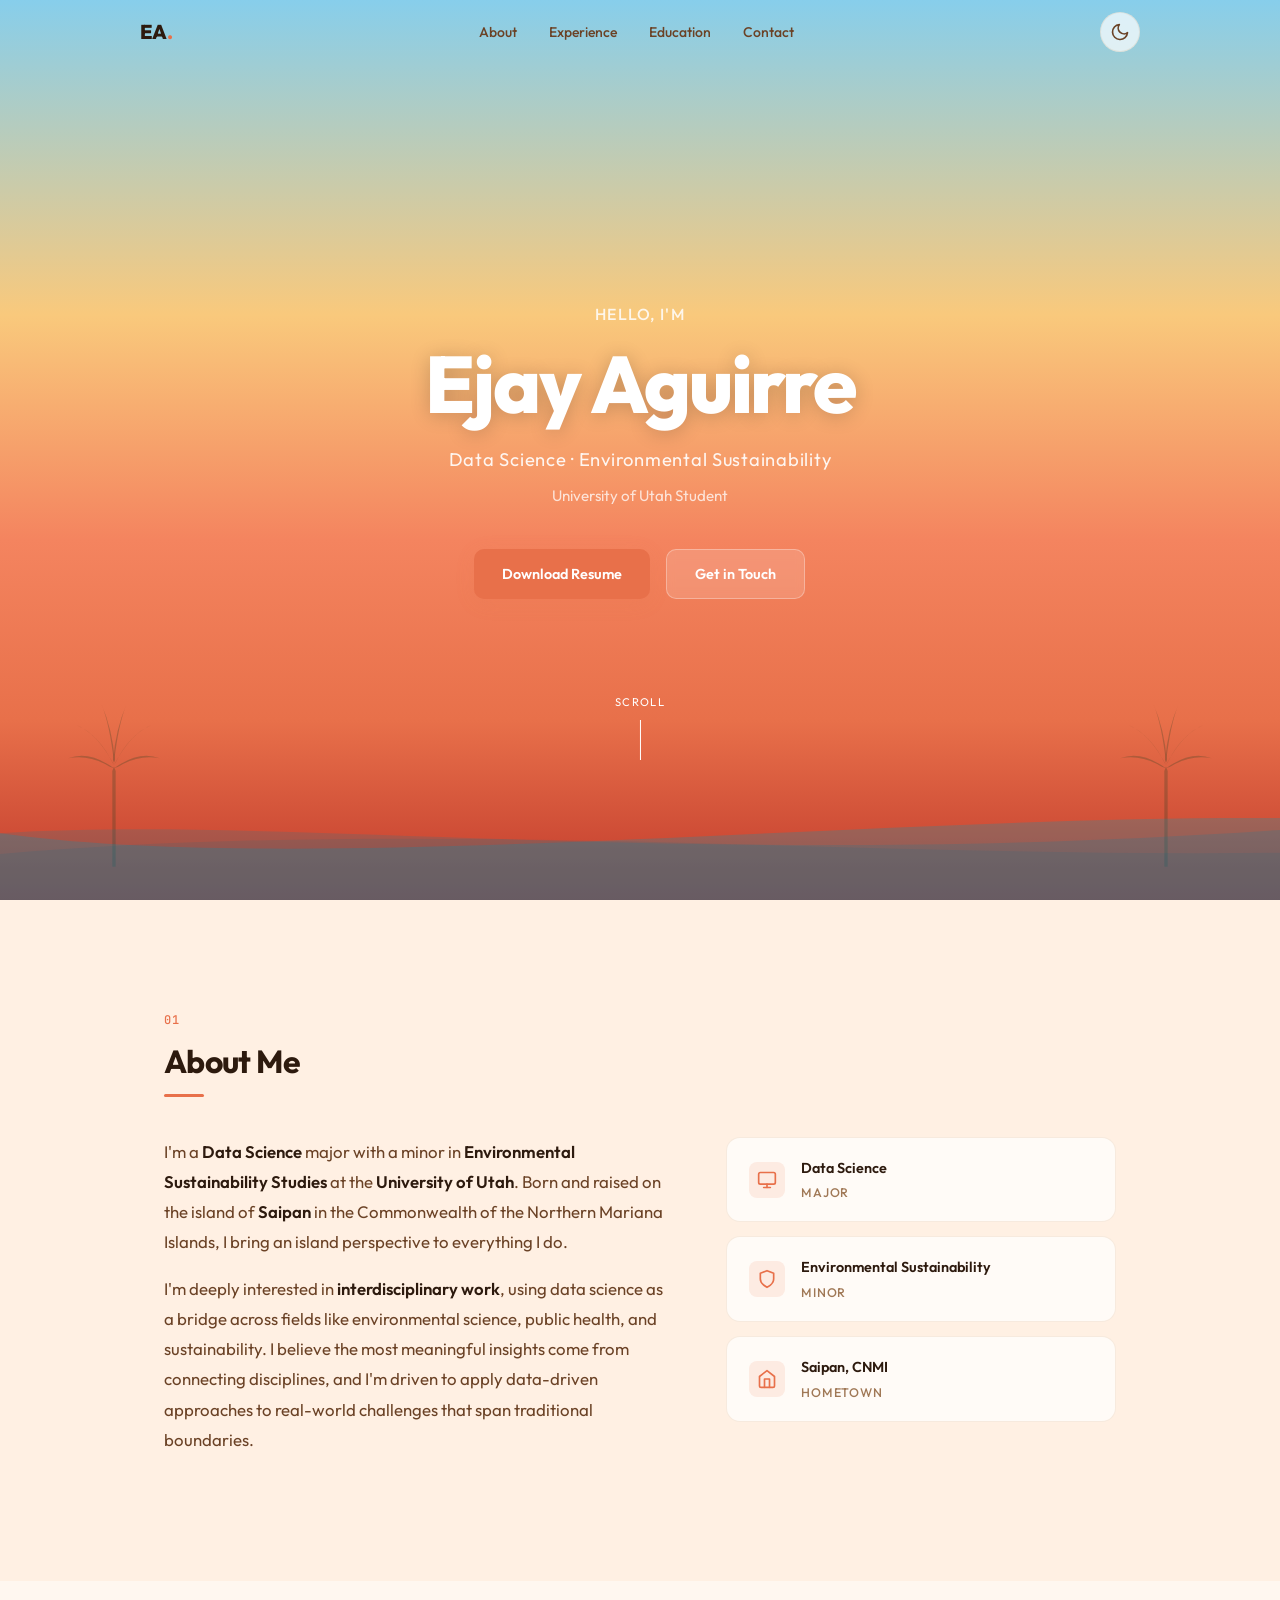
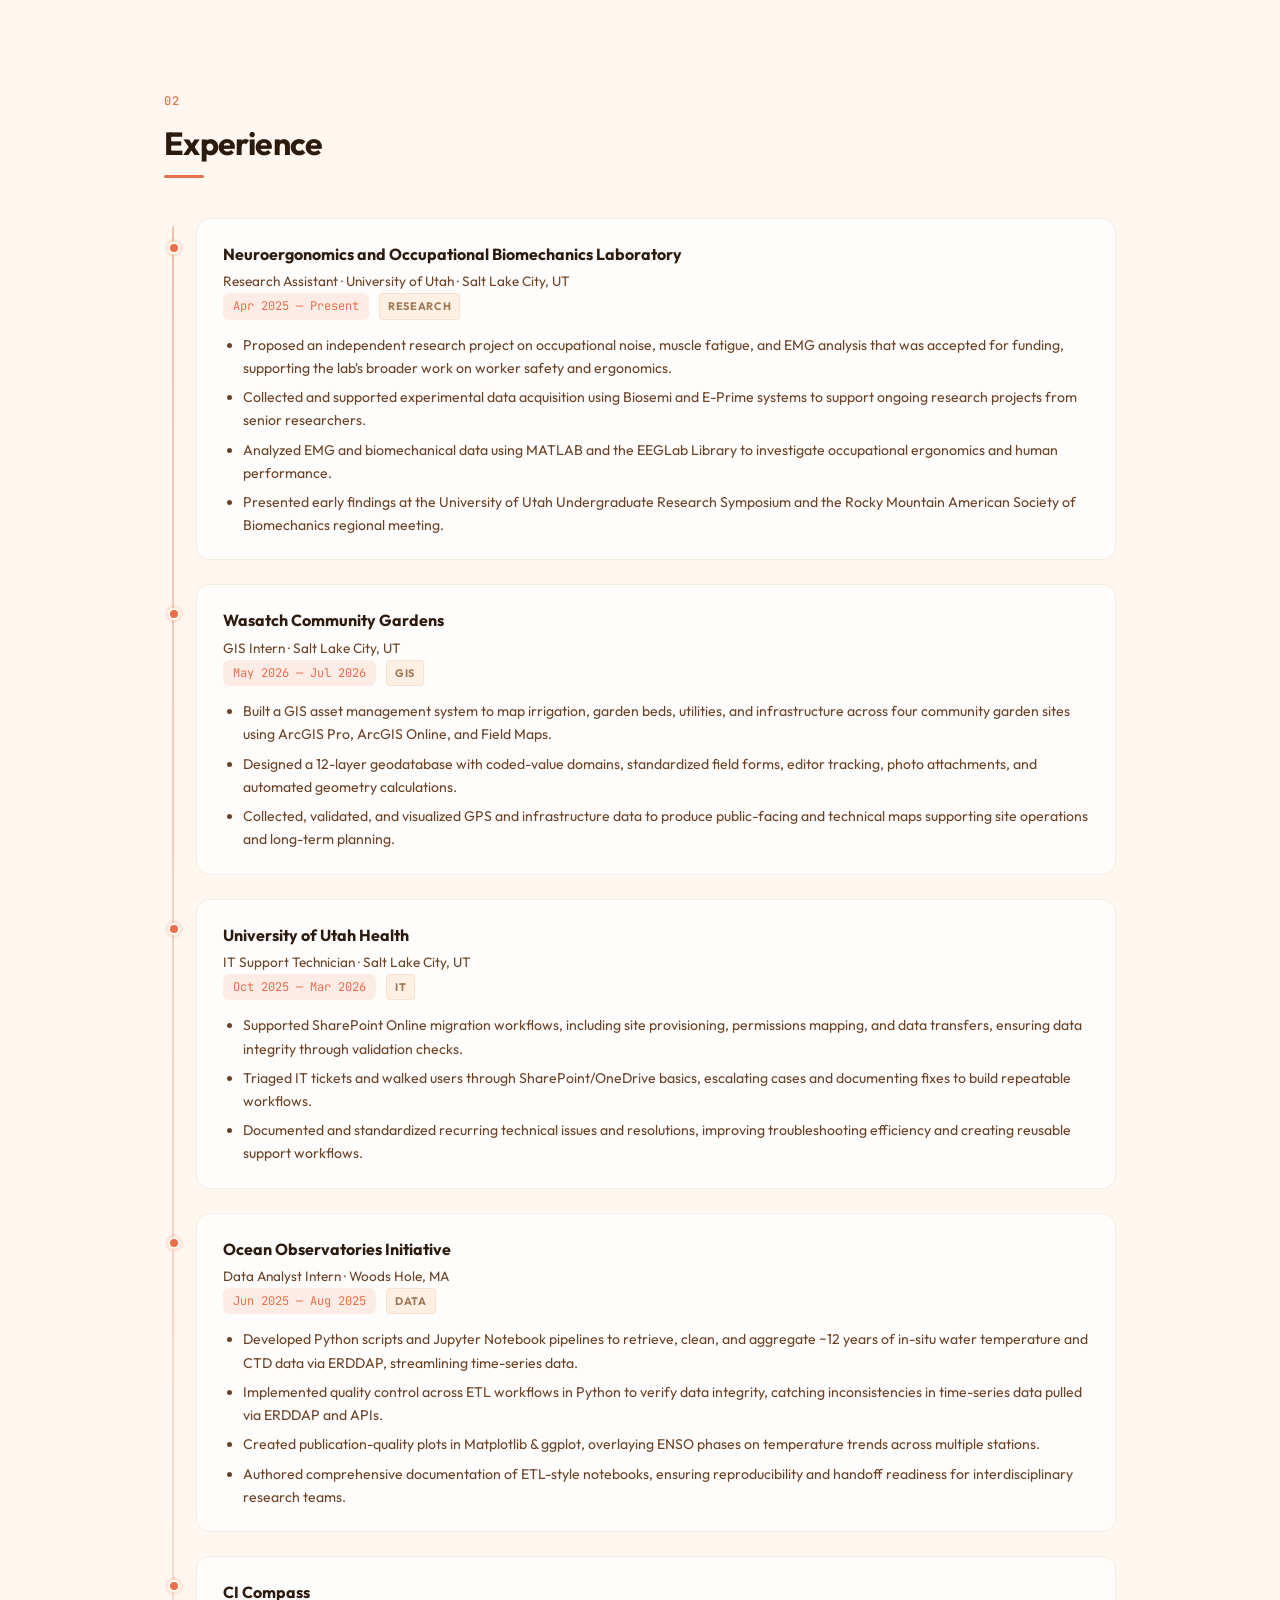
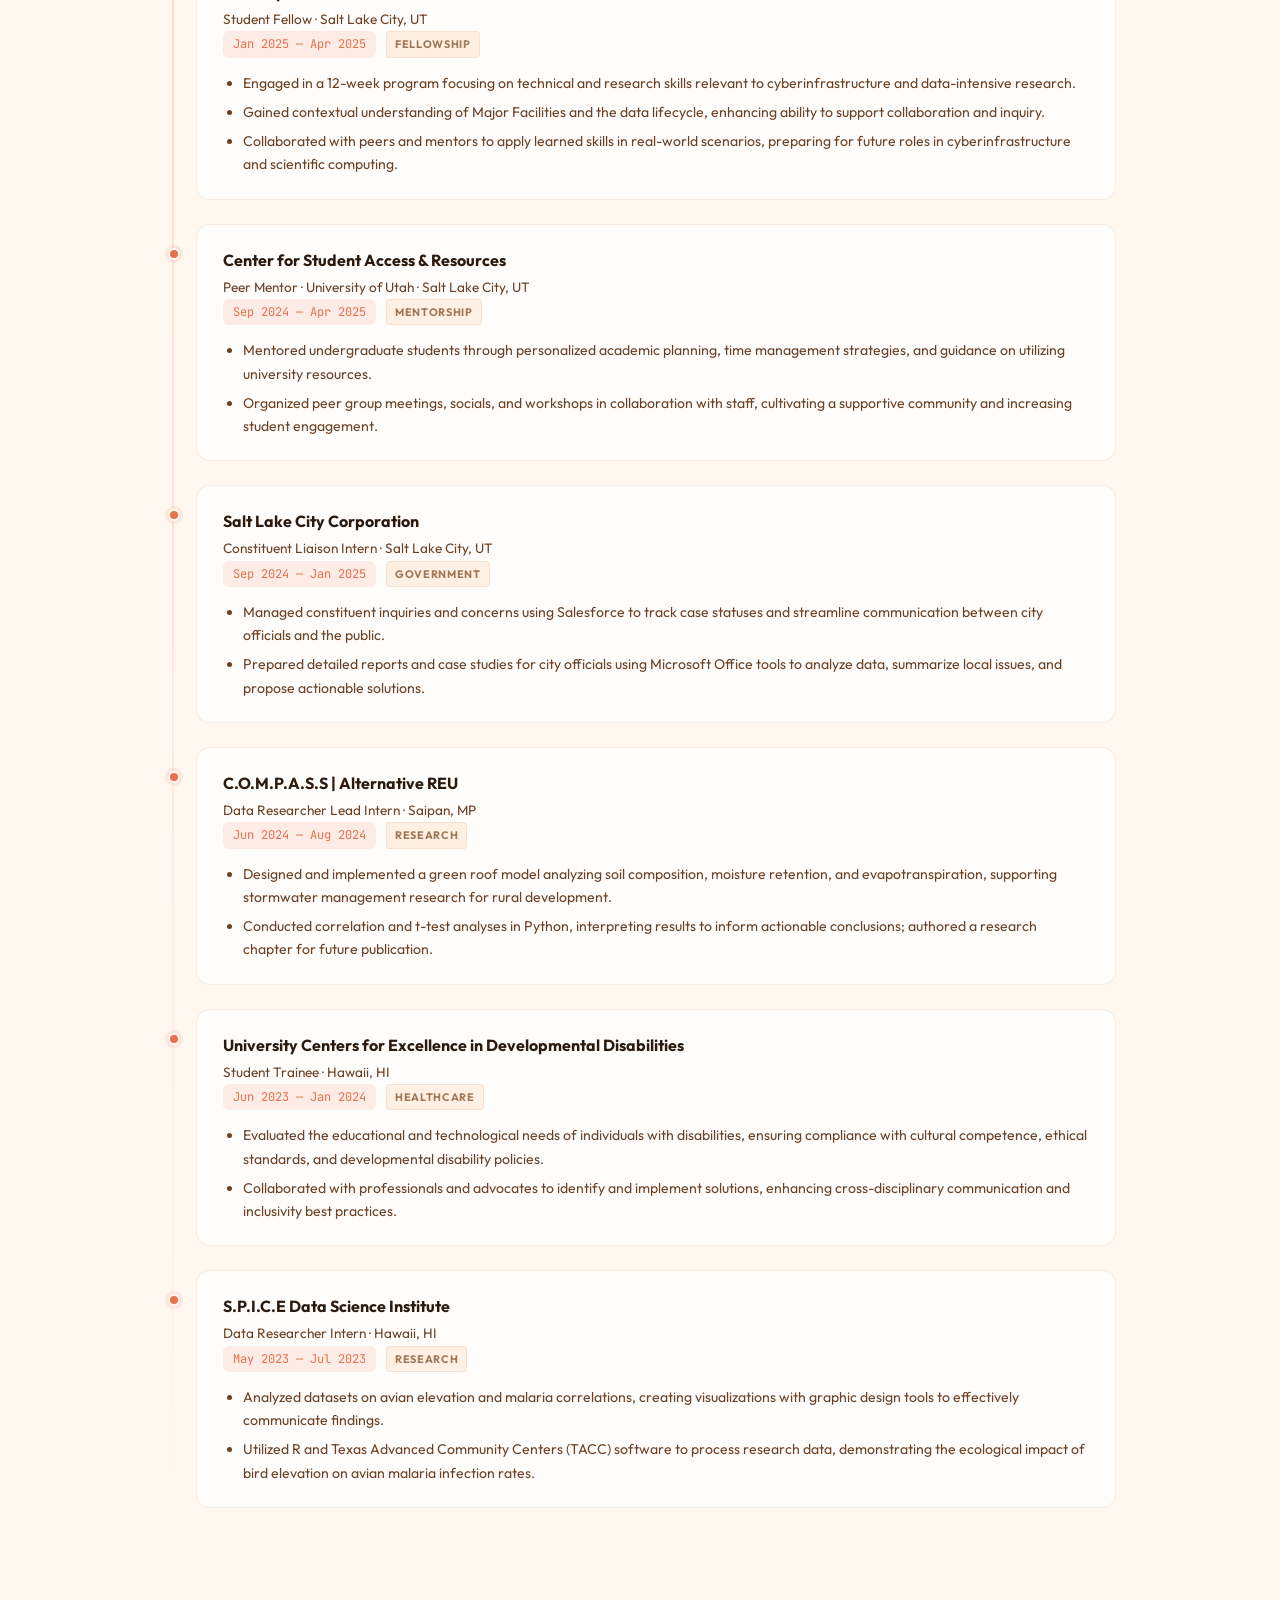
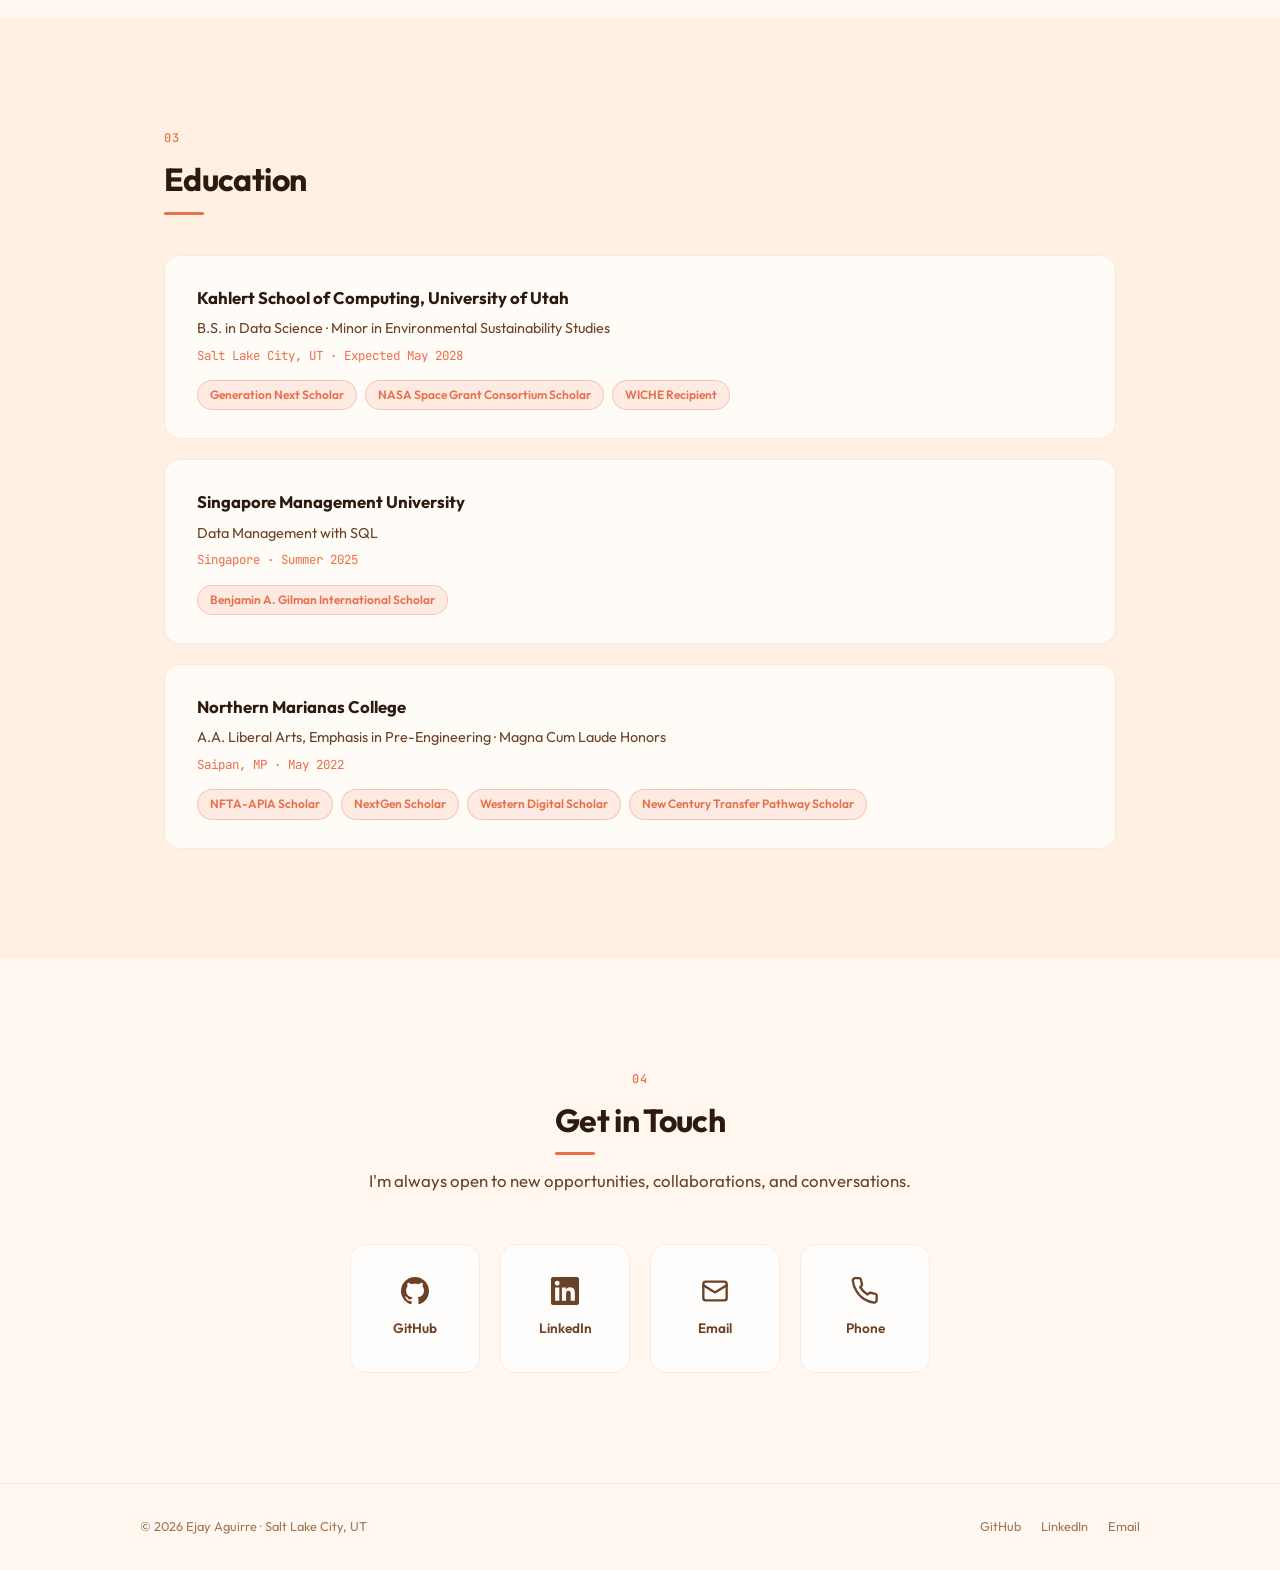
==== commit 21c3e83e: "Issue fixes" ====
--- a/index.html
+++ b/index.html
@@ -187,6 +187,8 @@
   </section>
 
   <!-- ===== Experience Section ===== -->
+  <!-- Logo images will go in images/logos/ when provided -->
+  <!-- Light: images/logos/[org]-light.png  Dark: images/logos/[org]-dark.png -->
   <section id="experience" class="section experience">
     <div class="container">
       <p class="section-number">02</p>
@@ -198,12 +200,12 @@
           <div class="timeline-dot"></div>
           <div class="timeline-card">
             <div class="timeline-header">
+              <h3 class="timeline-org">Neuroergonomics and Occupational Biomechanics Laboratory</h3>
+              <p class="timeline-role">Research Assistant · University of Utah · Salt Lake City, UT</p>
               <div class="timeline-meta">
                 <span class="timeline-date">Apr 2025 — Present</span>
                 <span class="timeline-badge">Research</span>
               </div>
-              <h3 class="timeline-org">Neuroergonomics and Occupational Biomechanics Laboratory</h3>
-              <p class="timeline-role">Research Assistant · University of Utah · Salt Lake City, UT</p>
             </div>
             <ul class="timeline-bullets">
               <li>Proposed an independent research project on occupational noise, muscle fatigue, and EMG analysis that was accepted for funding, supporting the lab's broader work on worker safety and ergonomics.</li>
@@ -219,12 +221,12 @@
           <div class="timeline-dot"></div>
           <div class="timeline-card">
             <div class="timeline-header">
+              <h3 class="timeline-org">Wasatch Community Gardens</h3>
+              <p class="timeline-role">GIS Intern · Salt Lake City, UT</p>
               <div class="timeline-meta">
                 <span class="timeline-date">May 2026 — Jul 2026</span>
                 <span class="timeline-badge">GIS</span>
               </div>
-              <h3 class="timeline-org">Wasatch Community Gardens</h3>
-              <p class="timeline-role">GIS Intern · Salt Lake City, UT</p>
             </div>
             <ul class="timeline-bullets">
               <li>Built a GIS asset management system to map irrigation, garden beds, utilities, and infrastructure across four community garden sites using ArcGIS Pro, ArcGIS Online, and Field Maps.</li>
@@ -239,12 +241,12 @@
           <div class="timeline-dot"></div>
           <div class="timeline-card">
             <div class="timeline-header">
+              <h3 class="timeline-org">University of Utah Health</h3>
+              <p class="timeline-role">IT Support Technician · Salt Lake City, UT</p>
               <div class="timeline-meta">
                 <span class="timeline-date">Oct 2025 — Mar 2026</span>
                 <span class="timeline-badge">IT</span>
               </div>
-              <h3 class="timeline-org">University of Utah Health</h3>
-              <p class="timeline-role">IT Support Technician · Salt Lake City, UT</p>
             </div>
             <ul class="timeline-bullets">
               <li>Supported SharePoint Online migration workflows, including site provisioning, permissions mapping, and data transfers, ensuring data integrity through validation checks.</li>
@@ -259,12 +261,12 @@
           <div class="timeline-dot"></div>
           <div class="timeline-card">
             <div class="timeline-header">
+              <h3 class="timeline-org">Ocean Observatories Initiative</h3>
+              <p class="timeline-role">Data Analyst Intern · Woods Hole, MA</p>
               <div class="timeline-meta">
                 <span class="timeline-date">Jun 2025 — Aug 2025</span>
                 <span class="timeline-badge">Data</span>
               </div>
-              <h3 class="timeline-org">Ocean Observatories Initiative</h3>
-              <p class="timeline-role">Data Analyst Intern · Woods Hole, MA</p>
             </div>
             <ul class="timeline-bullets">
               <li>Developed Python scripts and Jupyter Notebook pipelines to retrieve, clean, and aggregate ~12 years of in-situ water temperature and CTD data via ERDDAP, streamlining time-series data.</li>
@@ -280,12 +282,12 @@
           <div class="timeline-dot"></div>
           <div class="timeline-card">
             <div class="timeline-header">
+              <h3 class="timeline-org">CI Compass</h3>
+              <p class="timeline-role">Student Fellow · Salt Lake City, UT</p>
               <div class="timeline-meta">
                 <span class="timeline-date">Jan 2025 — Apr 2025</span>
                 <span class="timeline-badge">Fellowship</span>
               </div>
-              <h3 class="timeline-org">CI Compass</h3>
-              <p class="timeline-role">Student Fellow · Salt Lake City, UT</p>
             </div>
             <ul class="timeline-bullets">
               <li>Engaged in a 12-week program focusing on technical and research skills relevant to cyberinfrastructure and data-intensive research.</li>
@@ -300,12 +302,12 @@
           <div class="timeline-dot"></div>
           <div class="timeline-card">
             <div class="timeline-header">
+              <h3 class="timeline-org">Center for Student Access &amp; Resources</h3>
+              <p class="timeline-role">Peer Mentor · University of Utah · Salt Lake City, UT</p>
               <div class="timeline-meta">
                 <span class="timeline-date">Sep 2024 — Apr 2025</span>
                 <span class="timeline-badge">Mentorship</span>
               </div>
-              <h3 class="timeline-org">Center for Student Access &amp; Resources</h3>
-              <p class="timeline-role">Peer Mentor · University of Utah · Salt Lake City, UT</p>
             </div>
             <ul class="timeline-bullets">
               <li>Mentored undergraduate students through personalized academic planning, time management strategies, and guidance on utilizing university resources.</li>
@@ -319,12 +321,12 @@
           <div class="timeline-dot"></div>
           <div class="timeline-card">
             <div class="timeline-header">
+              <h3 class="timeline-org">Salt Lake City Corporation</h3>
+              <p class="timeline-role">Constituent Liaison Intern · Salt Lake City, UT</p>
               <div class="timeline-meta">
                 <span class="timeline-date">Sep 2024 — Jan 2025</span>
                 <span class="timeline-badge">Government</span>
               </div>
-              <h3 class="timeline-org">Salt Lake City Corporation</h3>
-              <p class="timeline-role">Constituent Liaison Intern · Salt Lake City, UT</p>
             </div>
             <ul class="timeline-bullets">
               <li>Managed constituent inquiries and concerns using Salesforce to track case statuses and streamline communication between city officials and the public.</li>
@@ -338,12 +340,12 @@
           <div class="timeline-dot"></div>
           <div class="timeline-card">
             <div class="timeline-header">
+              <h3 class="timeline-org">C.O.M.P.A.S.S | Alternative REU</h3>
+              <p class="timeline-role">Data Researcher Lead Intern · Saipan, MP</p>
               <div class="timeline-meta">
                 <span class="timeline-date">Jun 2024 — Aug 2024</span>
                 <span class="timeline-badge">Research</span>
               </div>
-              <h3 class="timeline-org">C.O.M.P.A.S.S | Alternative REU</h3>
-              <p class="timeline-role">Data Researcher Lead Intern · Saipan, MP</p>
             </div>
             <ul class="timeline-bullets">
               <li>Designed and implemented a green roof model analyzing soil composition, moisture retention, and evapotranspiration, supporting stormwater management research for rural development.</li>
@@ -357,12 +359,12 @@
           <div class="timeline-dot"></div>
           <div class="timeline-card">
             <div class="timeline-header">
+              <h3 class="timeline-org">University Centers for Excellence in Developmental Disabilities</h3>
+              <p class="timeline-role">Student Trainee · Hawaii, HI</p>
               <div class="timeline-meta">
                 <span class="timeline-date">Jun 2023 — Jan 2024</span>
                 <span class="timeline-badge">Healthcare</span>
               </div>
-              <h3 class="timeline-org">University Centers for Excellence in Developmental Disabilities</h3>
-              <p class="timeline-role">Student Trainee · Hawaii, HI</p>
             </div>
             <ul class="timeline-bullets">
               <li>Evaluated the educational and technological needs of individuals with disabilities, ensuring compliance with cultural competence, ethical standards, and developmental disability policies.</li>
@@ -376,12 +378,12 @@
           <div class="timeline-dot"></div>
           <div class="timeline-card">
             <div class="timeline-header">
+              <h3 class="timeline-org">S.P.I.C.E Data Science Institute</h3>
+              <p class="timeline-role">Data Researcher Intern · Hawaii, HI</p>
               <div class="timeline-meta">
                 <span class="timeline-date">May 2023 — Jul 2023</span>
                 <span class="timeline-badge">Research</span>
               </div>
-              <h3 class="timeline-org">S.P.I.C.E Data Science Institute</h3>
-              <p class="timeline-role">Data Researcher Intern · Hawaii, HI</p>
             </div>
             <ul class="timeline-bullets">
               <li>Analyzed datasets on avian elevation and malaria correlations, creating visualizations with graphic design tools to effectively communicate findings.</li>
@@ -395,6 +397,7 @@
   </section>
 
   <!-- ===== Education Section ===== -->
+  <!-- Logo images will go in images/logos/ when provided -->
   <section id="education" class="section education">
     <div class="container">
       <p class="section-number">03</p>
@@ -402,11 +405,7 @@
       <div class="edu-grid">
 
         <div class="edu-card">
-          <div class="edu-logo-wrap">
-            <img class="edu-logo" src="https://logo.clearbit.com/utah.edu" alt="University of Utah"
-              onerror="this.style.display='none';this.nextElementSibling.style.display='flex'">
-            <span class="edu-logo-fallback" style="display:none">UU</span>
-          </div>
+          <!-- Logo placeholder: images/logos/utah-light.png / utah-dark.png -->
           <div class="edu-body">
             <h3>Kahlert School of Computing, University of Utah</h3>
             <p class="edu-degree">B.S. in Data Science · Minor in Environmental Sustainability Studies</p>
@@ -420,11 +419,7 @@
         </div>
 
         <div class="edu-card">
-          <div class="edu-logo-wrap">
-            <img class="edu-logo" src="https://logo.clearbit.com/smu.edu.sg" alt="Singapore Management University"
-              onerror="this.style.display='none';this.nextElementSibling.style.display='flex'">
-            <span class="edu-logo-fallback" style="display:none">SMU</span>
-          </div>
+          <!-- Logo placeholder: images/logos/smu-light.png / smu-dark.png -->
           <div class="edu-body">
             <h3>Singapore Management University</h3>
             <p class="edu-degree">Data Management with SQL</p>
@@ -436,11 +431,7 @@
         </div>
 
         <div class="edu-card">
-          <div class="edu-logo-wrap">
-            <img class="edu-logo" src="https://logo.clearbit.com/nmcnet.edu" alt="Northern Marianas College"
-              onerror="this.style.display='none';this.nextElementSibling.style.display='flex'">
-            <span class="edu-logo-fallback" style="display:none">NMC</span>
-          </div>
+          <!-- Logo placeholder: images/logos/nmc-light.png / nmc-dark.png -->
           <div class="edu-body">
             <h3>Northern Marianas College</h3>
             <p class="edu-degree">A.A. Liberal Arts, Emphasis in Pre-Engineering · Magna Cum Laude Honors</p>
--- a/style.css
+++ b/style.css
@@ -196,12 +196,8 @@
 /* ---------- Education Section ---------- */
 .education { background:var(--bg-secondary); transition:background 0.5s ease; }
 .edu-grid { display:flex; flex-direction:column; gap:20px; }
-.edu-card { background:var(--bg-card); border:1px solid var(--border-subtle); border-radius:16px; padding:28px 32px; display:flex; gap:24px; align-items:flex-start; transition:all var(--transition-fast); }
+.edu-card { background:var(--bg-card); border:1px solid var(--border-subtle); border-radius:16px; padding:28px 32px; transition:all var(--transition-fast); }
 .edu-card:hover { border-color:var(--border-hover); background:var(--bg-card-hover); transform:translateX(4px); }
-.edu-logo-wrap { flex-shrink:0; width:60px; height:60px; border-radius:12px; overflow:hidden; border:1px solid var(--border-subtle); background:var(--bg-card-hover); display:flex; align-items:center; justify-content:center; margin-top:2px; }
-.edu-logo { width:60px; height:60px; object-fit:contain; padding:6px; }
-.edu-logo-fallback { width:60px; height:60px; display:none; align-items:center; justify-content:center; font-family:var(--font-mono); font-size:0.7rem; font-weight:700; color:var(--accent); background:var(--accent-soft); border-radius:12px; letter-spacing:0.04em; }
-.edu-body { flex:1; }
 .edu-body h3 { font-size:1.05rem; font-weight:700; margin-bottom:4px; color:var(--text-primary); }
 .edu-degree { font-size:0.9rem; color:var(--text-secondary); margin-bottom:4px; }
 .edu-meta { font-family:var(--font-mono); font-size:0.78rem; color:var(--accent); margin-bottom:14px; }
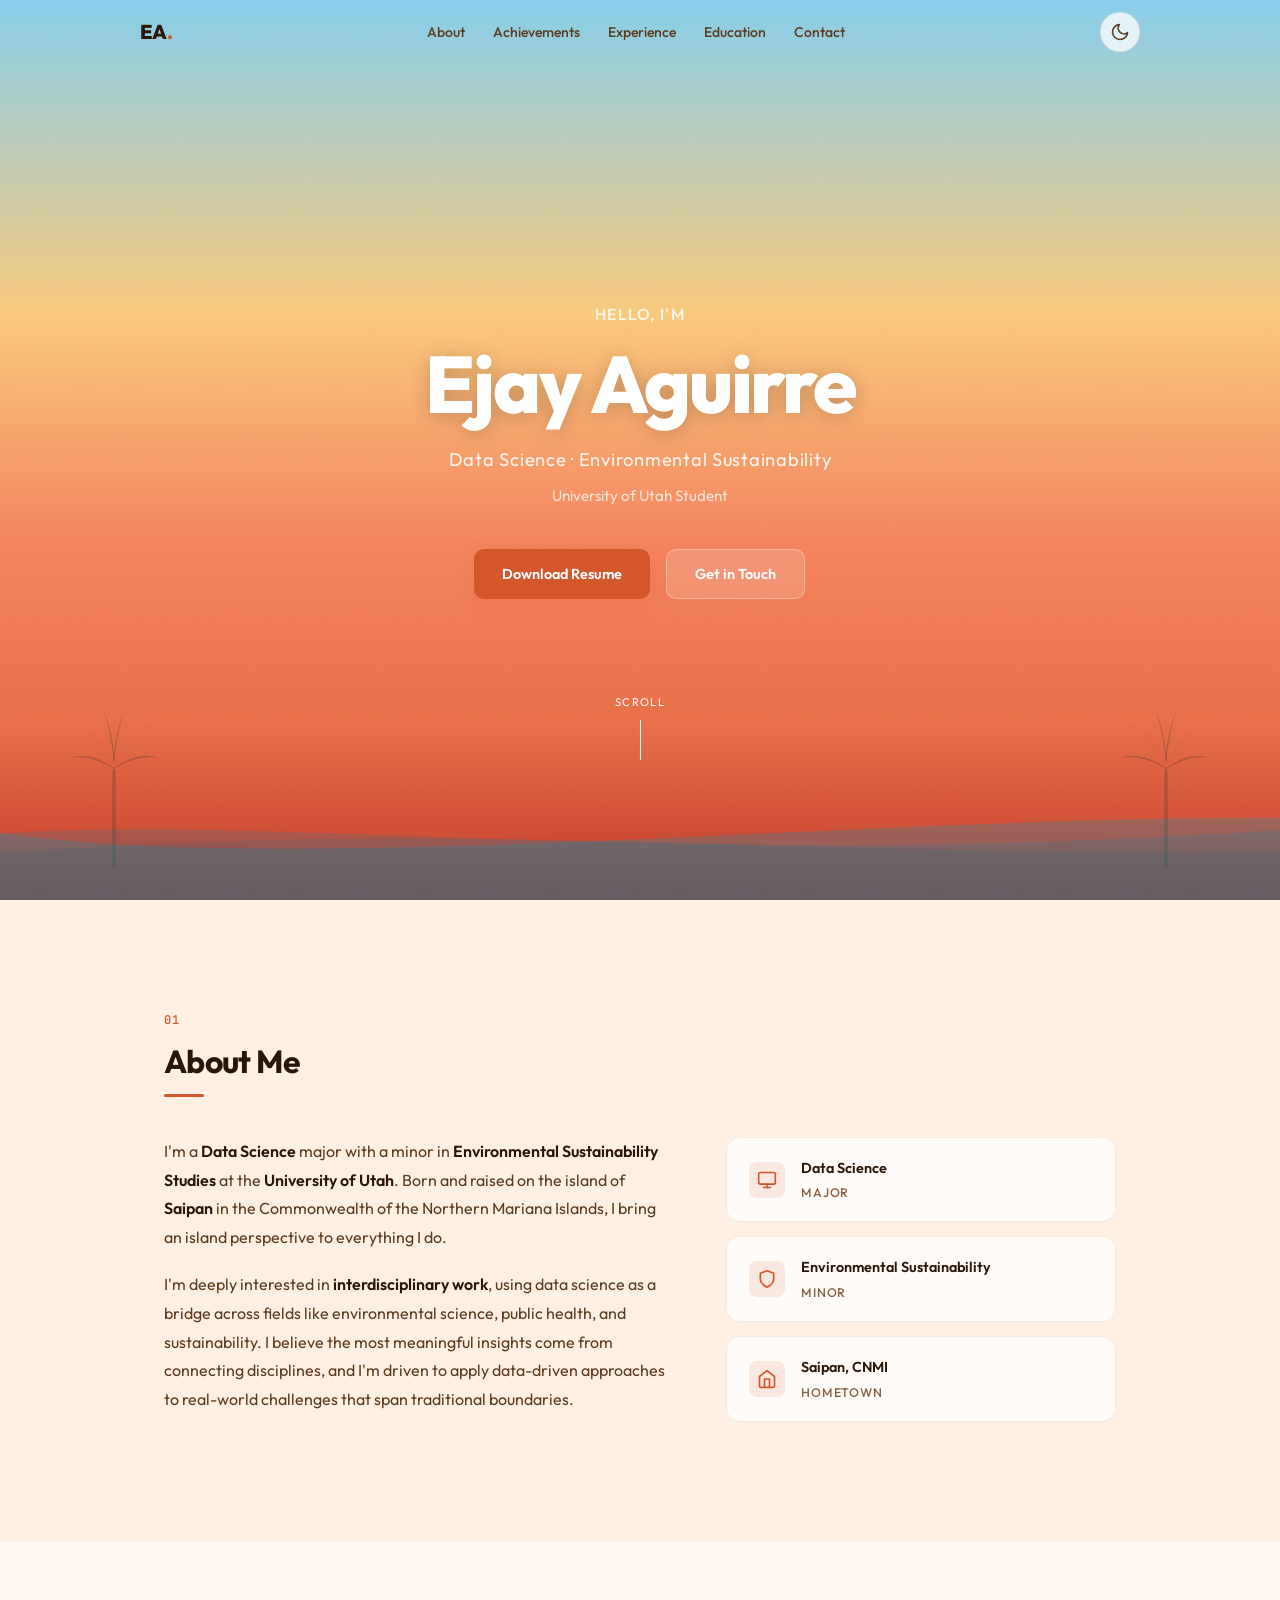
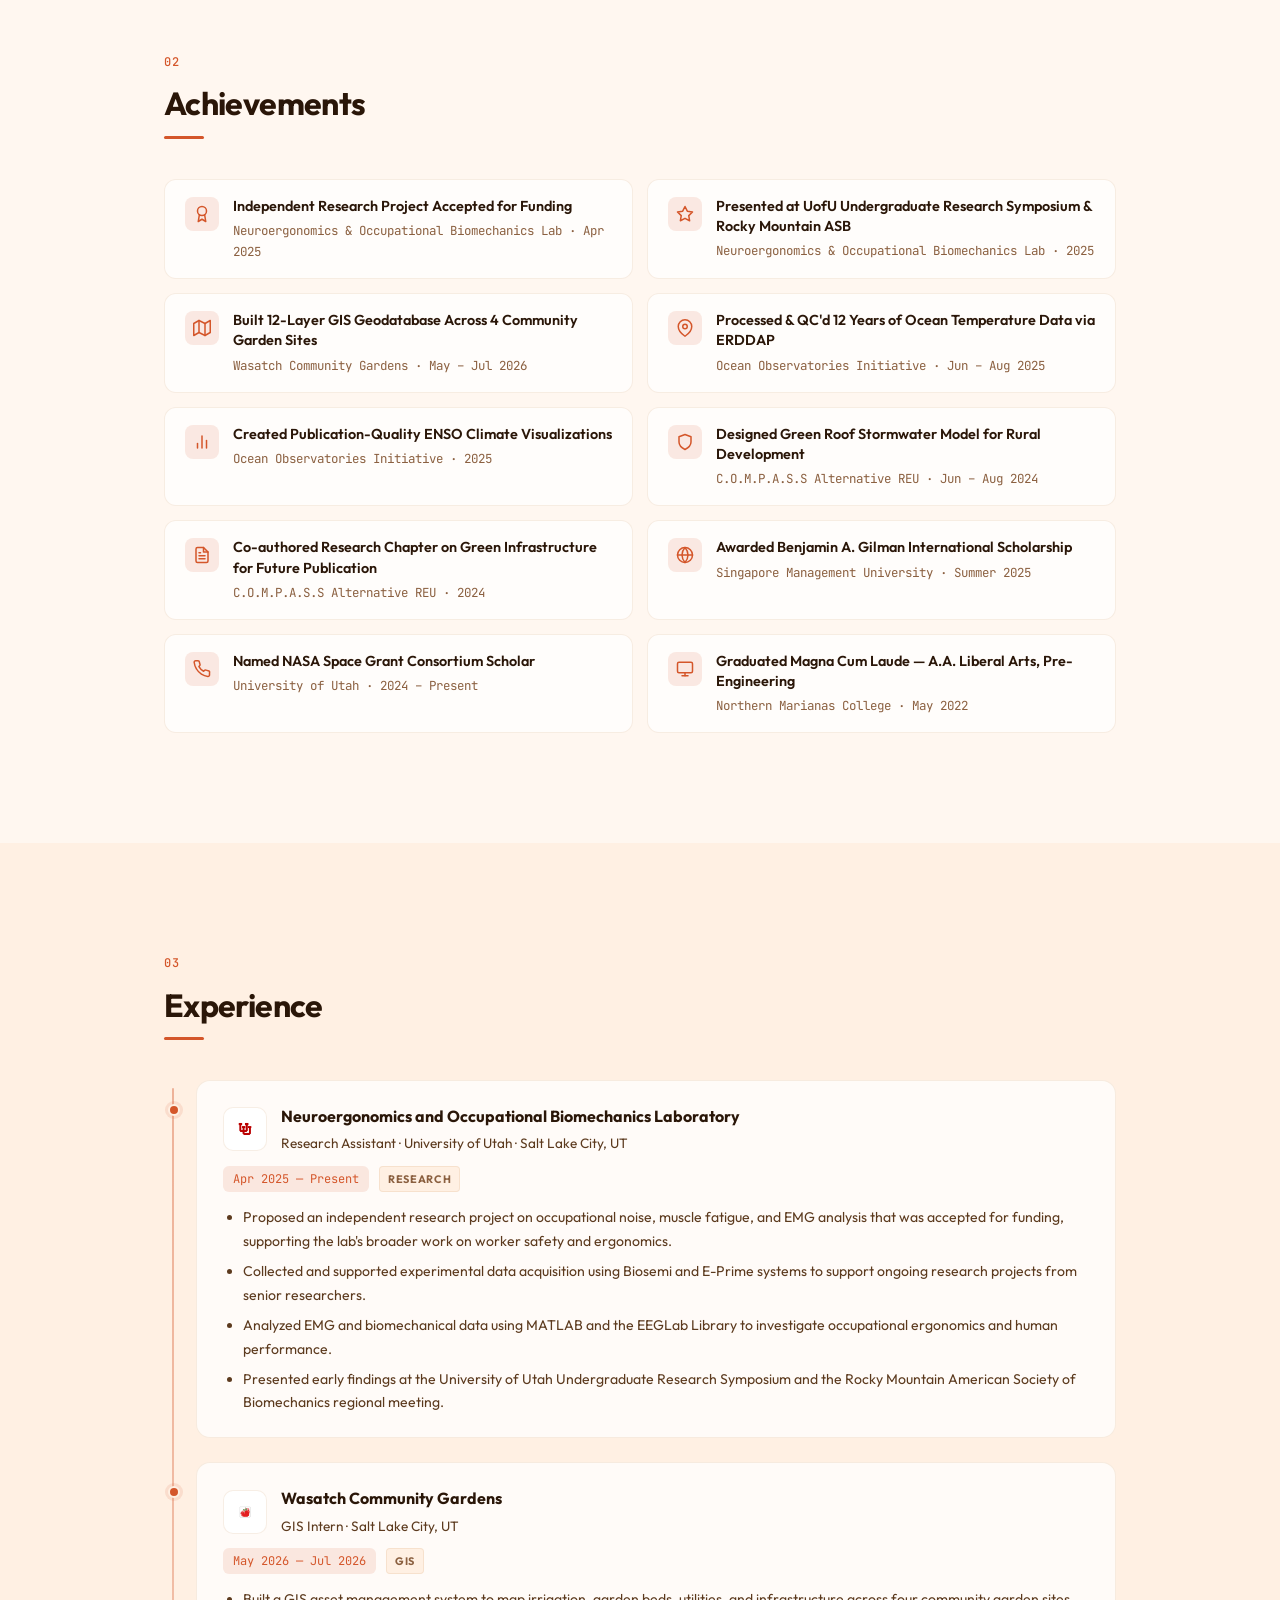
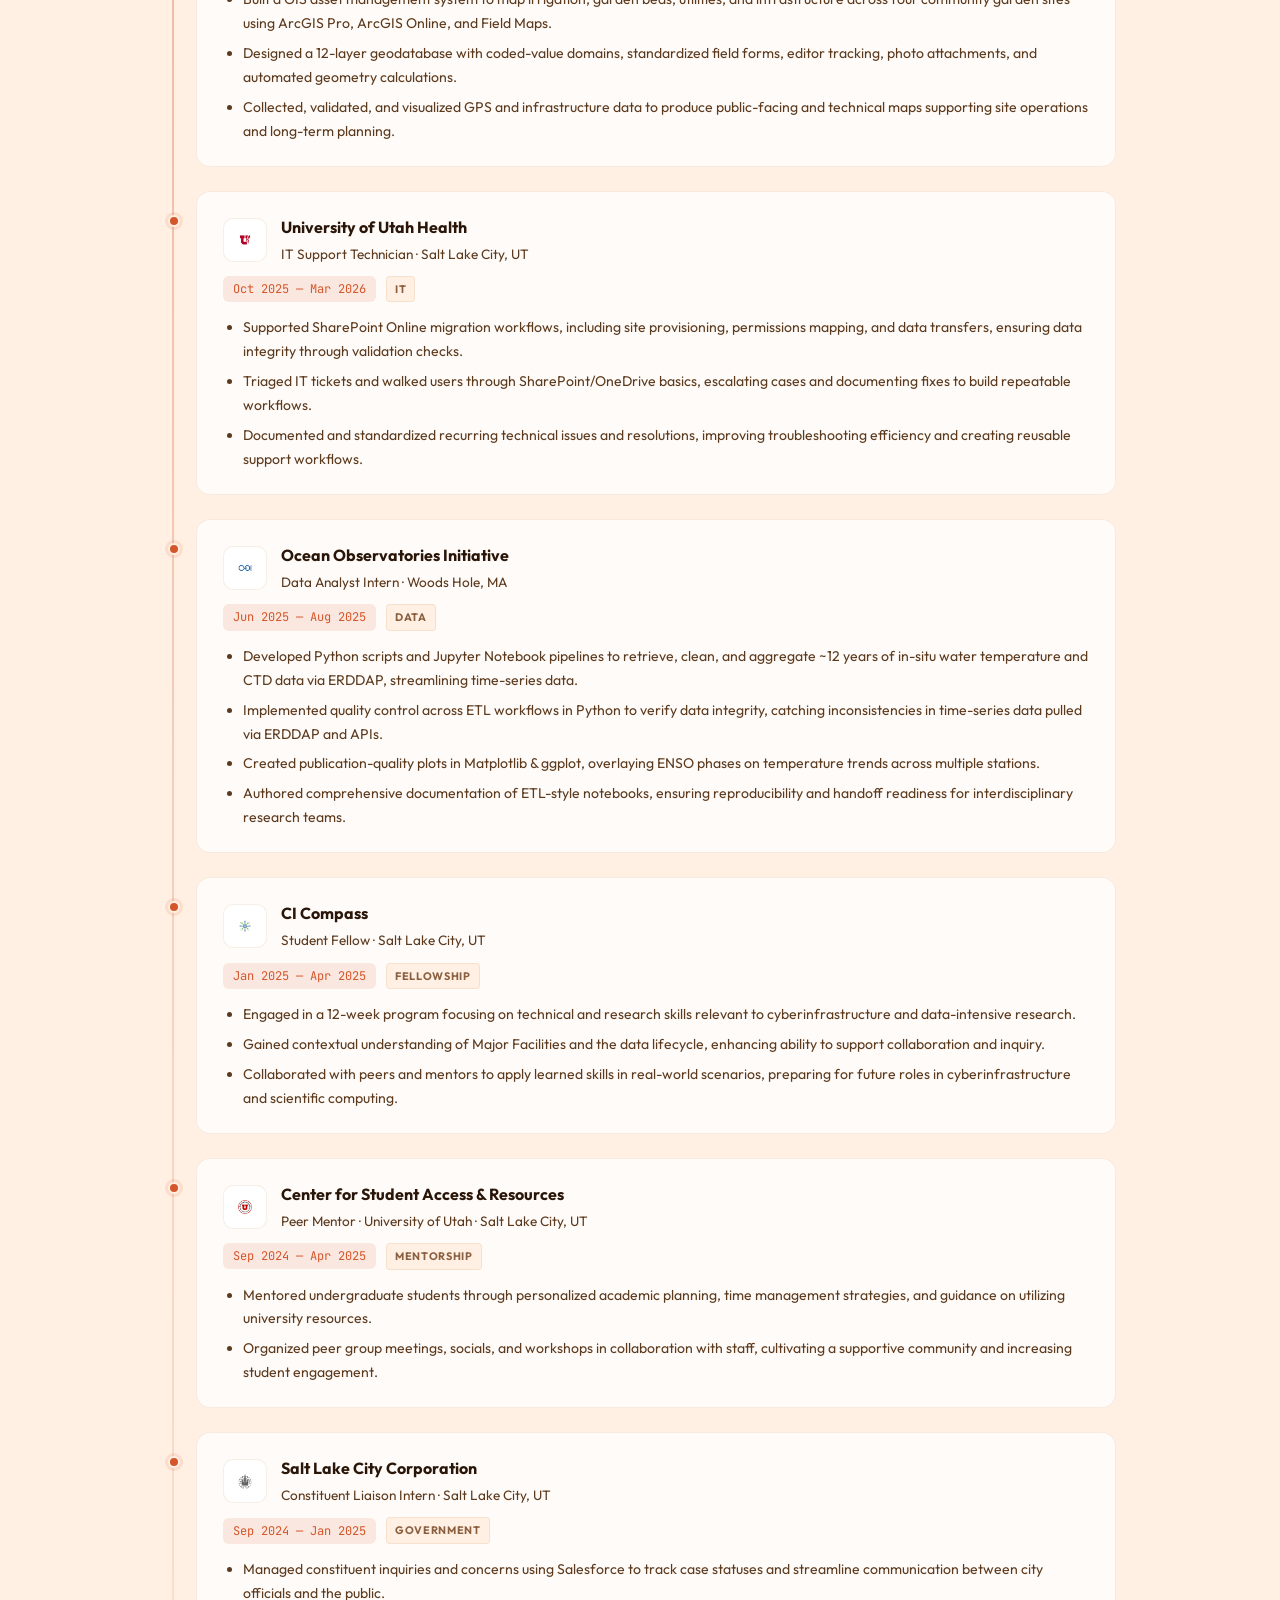
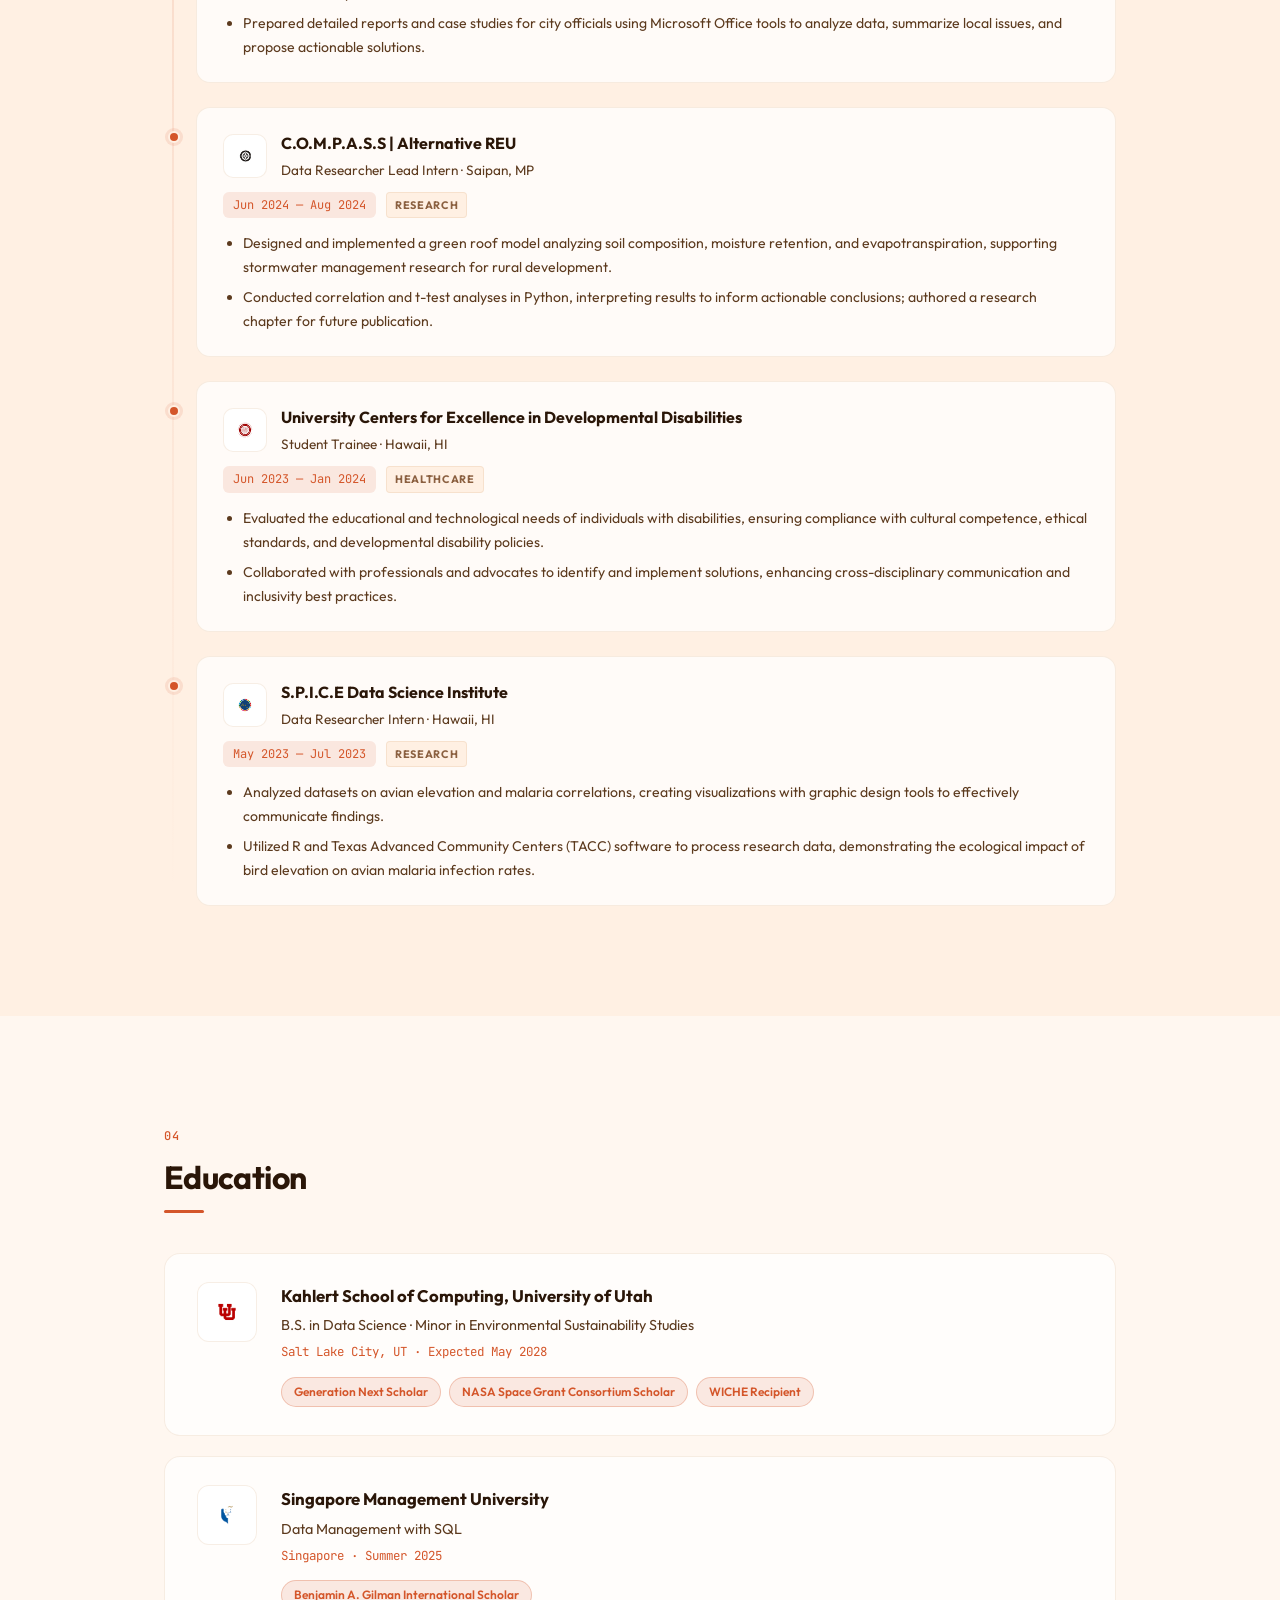
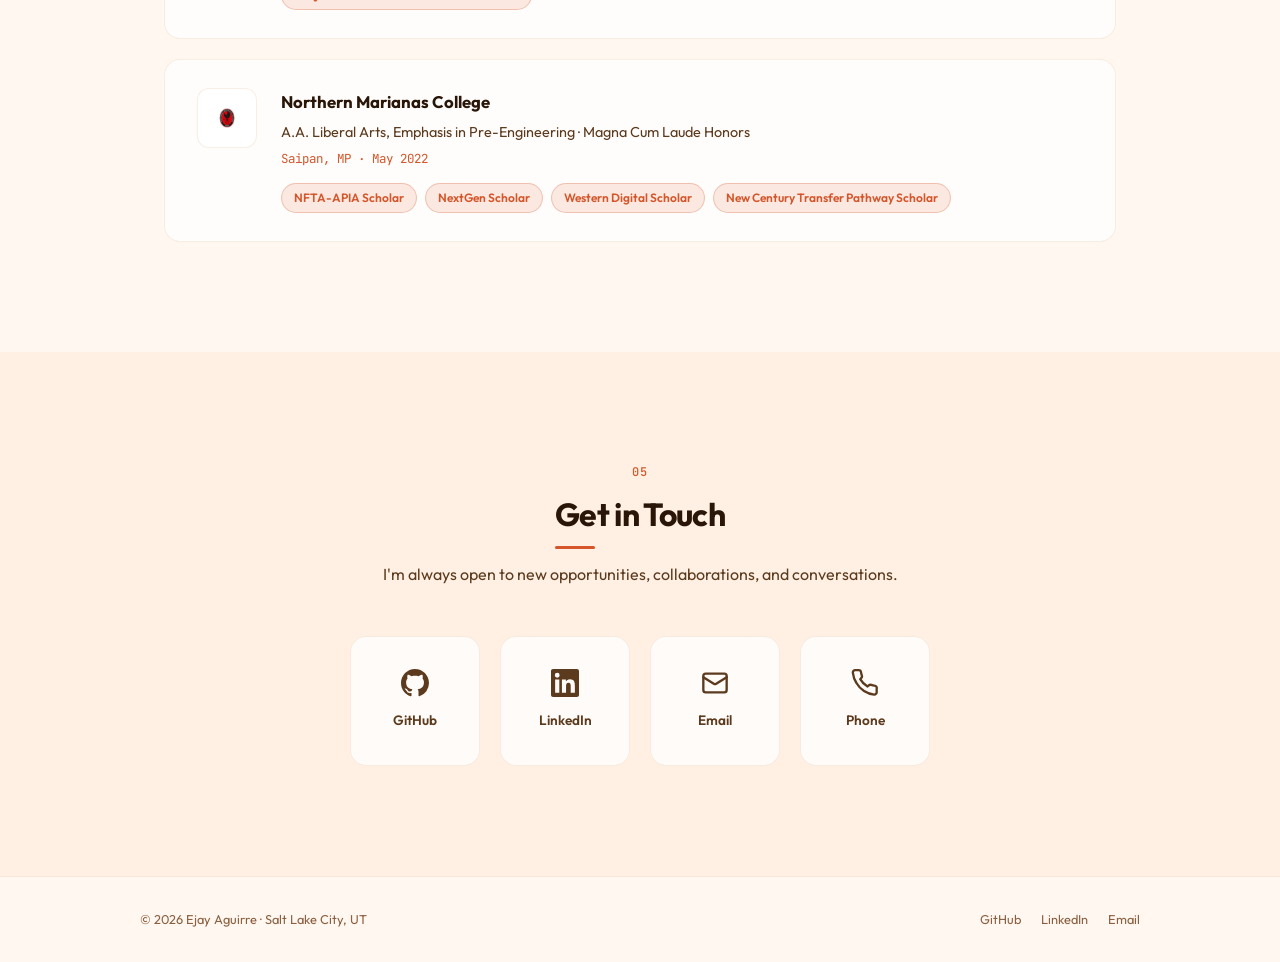
==== commit f888d6e6: "Issue fixes" ====
--- a/index.html
+++ b/index.html
@@ -16,16 +16,19 @@
 </head>
 
 <body>
+  <!-- Grain overlay -->
+  <div class="grain-overlay" aria-hidden="true"></div>
 
   <!-- ===== Scroll Progress Bar ===== -->
   <div id="scroll-progress" class="scroll-progress" aria-hidden="true"></div>
 
   <!-- ===== Navigation ===== -->
-  <nav id="navbar" class="navbar">
+  <nav id="navbar" class="navbar" aria-label="Main navigation">
     <div class="nav-inner">
       <a href="#hero" class="nav-logo">EA<span class="accent">.</span></a>
-      <ul class="nav-links">
+      <ul class="nav-links" role="list">
         <li><a href="#about">About</a></li>
+        <li><a href="#achievements">Achievements</a></li>
         <li><a href="#experience">Experience</a></li>
         <li><a href="#education">Education</a></li>
         <li><a href="#contact">Contact</a></li>
@@ -33,23 +36,19 @@
       <div class="nav-right">
         <button id="theme-toggle" class="theme-toggle" aria-label="Toggle light/dark mode">
           <svg class="theme-icon sun-icon" width="20" height="20" viewBox="0 0 24 24" fill="none" stroke="currentColor"
-            stroke-width="2" stroke-linecap="round" stroke-linejoin="round">
+            stroke-width="2" stroke-linecap="round" stroke-linejoin="round" aria-hidden="true">
             <circle cx="12" cy="12" r="5" />
-            <line x1="12" y1="1" x2="12" y2="3" />
-            <line x1="12" y1="21" x2="12" y2="23" />
-            <line x1="4.22" y1="4.22" x2="5.64" y2="5.64" />
-            <line x1="18.36" y1="18.36" x2="19.78" y2="19.78" />
-            <line x1="1" y1="12" x2="3" y2="12" />
-            <line x1="21" y1="12" x2="23" y2="12" />
-            <line x1="4.22" y1="19.78" x2="5.64" y2="18.36" />
-            <line x1="18.36" y1="5.64" x2="19.78" y2="4.22" />
+            <line x1="12" y1="1" x2="12" y2="3" /><line x1="12" y1="21" x2="12" y2="23" />
+            <line x1="4.22" y1="4.22" x2="5.64" y2="5.64" /><line x1="18.36" y1="18.36" x2="19.78" y2="19.78" />
+            <line x1="1" y1="12" x2="3" y2="12" /><line x1="21" y1="12" x2="23" y2="12" />
+            <line x1="4.22" y1="19.78" x2="5.64" y2="18.36" /><line x1="18.36" y1="5.64" x2="19.78" y2="4.22" />
           </svg>
           <svg class="theme-icon moon-icon" width="20" height="20" viewBox="0 0 24 24" fill="none" stroke="currentColor"
-            stroke-width="2" stroke-linecap="round" stroke-linejoin="round">
+            stroke-width="2" stroke-linecap="round" stroke-linejoin="round" aria-hidden="true">
             <path d="M21 12.79A9 9 0 1 1 11.21 3 7 7 0 0 0 21 12.79z" />
           </svg>
         </button>
-        <button id="mobile-menu-btn" class="mobile-menu-btn" aria-label="Toggle navigation menu">
+        <button id="mobile-menu-btn" class="mobile-menu-btn" aria-label="Toggle navigation menu" aria-expanded="false">
           <span></span><span></span><span></span>
         </button>
       </div>
@@ -57,9 +56,10 @@
   </nav>
 
   <!-- ===== Mobile Menu Overlay ===== -->
-  <div id="mobile-menu" class="mobile-menu">
-    <ul>
+  <div id="mobile-menu" class="mobile-menu" role="dialog" aria-label="Mobile navigation">
+    <ul role="list">
       <li><a href="#about">About</a></li>
+      <li><a href="#achievements">Achievements</a></li>
       <li><a href="#experience">Experience</a></li>
       <li><a href="#education">Education</a></li>
       <li><a href="#contact">Contact</a></li>
@@ -67,38 +67,29 @@
   </div>
 
   <!-- ===== Hero Section ===== -->
-  <section id="hero" class="hero">
-    <div class="hero-waves">
-      <svg class="wave wave-1" viewBox="0 0 1440 180" preserveAspectRatio="none">
-        <path d="M0,80 C360,160 1080,0 1440,80 L1440,180 L0,180 Z" />
-      </svg>
-      <svg class="wave wave-2" viewBox="0 0 1440 180" preserveAspectRatio="none">
-        <path d="M0,100 C320,20 720,160 1440,60 L1440,180 L0,180 Z" />
-      </svg>
-      <svg class="wave wave-3" viewBox="0 0 1440 180" preserveAspectRatio="none">
-        <path d="M0,120 C480,40 960,140 1440,100 L1440,180 L0,180 Z" />
-      </svg>
+  <section id="hero" class="hero" aria-label="Introduction">
+    <!-- Cursor spotlight (dark mode only) -->
+    <div id="cursor-spotlight" class="cursor-spotlight" aria-hidden="true"></div>
+
+    <div class="hero-waves" aria-hidden="true">
+      <svg class="wave wave-1" viewBox="0 0 1440 180" preserveAspectRatio="none"><path d="M0,80 C360,160 1080,0 1440,80 L1440,180 L0,180 Z" /></svg>
+      <svg class="wave wave-2" viewBox="0 0 1440 180" preserveAspectRatio="none"><path d="M0,100 C320,20 720,160 1440,60 L1440,180 L0,180 Z" /></svg>
+      <svg class="wave wave-3" viewBox="0 0 1440 180" preserveAspectRatio="none"><path d="M0,120 C480,40 960,140 1440,100 L1440,180 L0,180 Z" /></svg>
     </div>
     <div class="hero-palm left" aria-hidden="true">
       <svg viewBox="0 0 120 200" fill="currentColor">
         <path d="M58,200 L62,200 L62,90 Q63,85 60,80 Q57,85 58,90 Z" />
-        <path d="M60,82 Q30,60 5,70 Q30,65 55,80 Z" />
-        <path d="M60,78 Q40,40 15,30 Q42,42 58,75 Z" />
-        <path d="M60,82 Q90,60 115,70 Q90,65 65,80 Z" />
-        <path d="M60,78 Q80,40 105,30 Q78,42 62,75 Z" />
-        <path d="M60,75 Q55,30 45,5 Q58,35 61,72 Z" />
-        <path d="M60,75 Q65,30 75,5 Q62,35 59,72 Z" />
+        <path d="M60,82 Q30,60 5,70 Q30,65 55,80 Z" /><path d="M60,78 Q40,40 15,30 Q42,42 58,75 Z" />
+        <path d="M60,82 Q90,60 115,70 Q90,65 65,80 Z" /><path d="M60,78 Q80,40 105,30 Q78,42 62,75 Z" />
+        <path d="M60,75 Q55,30 45,5 Q58,35 61,72 Z" /><path d="M60,75 Q65,30 75,5 Q62,35 59,72 Z" />
       </svg>
     </div>
     <div class="hero-palm right" aria-hidden="true">
       <svg viewBox="0 0 120 200" fill="currentColor">
         <path d="M58,200 L62,200 L62,90 Q63,85 60,80 Q57,85 58,90 Z" />
-        <path d="M60,82 Q30,60 5,70 Q30,65 55,80 Z" />
-        <path d="M60,78 Q40,40 15,30 Q42,42 58,75 Z" />
-        <path d="M60,82 Q90,60 115,70 Q90,65 65,80 Z" />
-        <path d="M60,78 Q80,40 105,30 Q78,42 62,75 Z" />
-        <path d="M60,75 Q55,30 45,5 Q58,35 61,72 Z" />
-        <path d="M60,75 Q65,30 75,5 Q62,35 59,72 Z" />
+        <path d="M60,82 Q30,60 5,70 Q30,65 55,80 Z" /><path d="M60,78 Q40,40 15,30 Q42,42 58,75 Z" />
+        <path d="M60,82 Q90,60 115,70 Q90,65 65,80 Z" /><path d="M60,78 Q80,40 105,30 Q78,42 62,75 Z" />
+        <path d="M60,75 Q55,30 45,5 Q58,35 61,72 Z" /><path d="M60,75 Q65,30 75,5 Q62,35 59,72 Z" />
       </svg>
     </div>
     <div class="hero-stars" aria-hidden="true">
@@ -124,14 +115,17 @@
         <a href="#contact" class="btn btn-outline">Get in Touch</a>
       </div>
     </div>
-    <div class="hero-scroll-indicator">
+    <div class="hero-scroll-indicator" aria-hidden="true">
       <span>Scroll</span>
       <div class="scroll-line"></div>
     </div>
   </section>
 
+  <!-- ===== Main content landmark ===== -->
+  <main>
+
   <!-- ===== About Section ===== -->
-  <section id="about" class="section about">
+  <section id="about" class="section about" aria-label="About me">
     <div class="container">
       <p class="section-number">01</p>
       <h2 class="section-title">About Me</h2>
@@ -155,53 +149,159 @@
         </div>
         <div class="about-highlights">
           <div class="highlight-card">
-            <span class="highlight-icon">
+            <span class="highlight-icon" aria-hidden="true">
               <svg width="20" height="20" viewBox="0 0 24 24" fill="none" stroke="currentColor" stroke-width="2" stroke-linecap="round" stroke-linejoin="round"><rect x="2" y="3" width="20" height="14" rx="2"/><line x1="8" y1="21" x2="16" y2="21"/><line x1="12" y1="17" x2="12" y2="21"/></svg>
             </span>
-            <div>
-              <h3>Data Science</h3>
-              <p>Major</p>
-            </div>
+            <div><h3>Data Science</h3><p>Major</p></div>
           </div>
           <div class="highlight-card">
-            <span class="highlight-icon">
+            <span class="highlight-icon" aria-hidden="true">
               <svg width="20" height="20" viewBox="0 0 24 24" fill="none" stroke="currentColor" stroke-width="2" stroke-linecap="round" stroke-linejoin="round"><path d="M12 22s8-4 8-10V5l-8-3-8 3v7c0 6 8 10 8 10z"/></svg>
             </span>
-            <div>
-              <h3>Environmental Sustainability</h3>
-              <p>Minor</p>
-            </div>
+            <div><h3>Environmental Sustainability</h3><p>Minor</p></div>
           </div>
           <div class="highlight-card">
-            <span class="highlight-icon">
+            <span class="highlight-icon" aria-hidden="true">
               <svg width="20" height="20" viewBox="0 0 24 24" fill="none" stroke="currentColor" stroke-width="2" stroke-linecap="round" stroke-linejoin="round"><path d="M3 9l9-7 9 7v11a2 2 0 0 1-2 2H5a2 2 0 0 1-2-2z"/><polyline points="9 22 9 12 15 12 15 22"/></svg>
             </span>
-            <div>
-              <h3>Saipan, CNMI</h3>
-              <p>Hometown</p>
-            </div>
+            <div><h3>Saipan, CNMI</h3><p>Hometown</p></div>
           </div>
         </div>
       </div>
     </div>
   </section>
 
-  <!-- ===== Experience Section ===== -->
-  <!-- Logo images will go in images/logos/ when provided -->
-  <!-- Light: images/logos/[org]-light.png  Dark: images/logos/[org]-dark.png -->
-  <section id="experience" class="section experience">
+  <!-- ===== Achievements Section ===== -->
+  <section id="achievements" class="section achievements" aria-label="Key achievements">
     <div class="container">
       <p class="section-number">02</p>
+      <h2 class="section-title">Achievements</h2>
+      <div class="achievements-grid">
+
+        <div class="achievement-item">
+          <div class="achievement-icon" aria-hidden="true">
+            <svg width="18" height="18" viewBox="0 0 24 24" fill="none" stroke="currentColor" stroke-width="2" stroke-linecap="round" stroke-linejoin="round"><circle cx="12" cy="8" r="6"/><path d="M15.477 12.89 17 22l-5-3-5 3 1.523-9.11"/></svg>
+          </div>
+          <div class="achievement-body">
+            <p class="achievement-headline">Independent Research Project Accepted for Funding</p>
+            <p class="achievement-sub">Neuroergonomics &amp; Occupational Biomechanics Lab · Apr 2025</p>
+          </div>
+        </div>
+
+        <div class="achievement-item">
+          <div class="achievement-icon" aria-hidden="true">
+            <svg width="18" height="18" viewBox="0 0 24 24" fill="none" stroke="currentColor" stroke-width="2" stroke-linecap="round" stroke-linejoin="round"><polygon points="12 2 15.09 8.26 22 9.27 17 14.14 18.18 21.02 12 17.77 5.82 21.02 7 14.14 2 9.27 8.91 8.26 12 2"/></svg>
+          </div>
+          <div class="achievement-body">
+            <p class="achievement-headline">Presented at UofU Undergraduate Research Symposium &amp; Rocky Mountain ASB</p>
+            <p class="achievement-sub">Neuroergonomics &amp; Occupational Biomechanics Lab · 2025</p>
+          </div>
+        </div>
+
+        <div class="achievement-item">
+          <div class="achievement-icon" aria-hidden="true">
+            <svg width="18" height="18" viewBox="0 0 24 24" fill="none" stroke="currentColor" stroke-width="2" stroke-linecap="round" stroke-linejoin="round"><polygon points="1 6 1 22 8 18 16 22 23 18 23 2 16 6 8 2 1 6"/><line x1="8" y1="2" x2="8" y2="18"/><line x1="16" y1="6" x2="16" y2="22"/></svg>
+          </div>
+          <div class="achievement-body">
+            <p class="achievement-headline">Built 12-Layer GIS Geodatabase Across 4 Community Garden Sites</p>
+            <p class="achievement-sub">Wasatch Community Gardens · May – Jul 2026</p>
+          </div>
+        </div>
+
+        <div class="achievement-item">
+          <div class="achievement-icon" aria-hidden="true">
+            <svg width="18" height="18" viewBox="0 0 24 24" fill="none" stroke="currentColor" stroke-width="2" stroke-linecap="round" stroke-linejoin="round"><path d="M21 10c0 7-9 13-9 13s-9-6-9-13a9 9 0 0 1 18 0z"/><circle cx="12" cy="10" r="3"/></svg>
+          </div>
+          <div class="achievement-body">
+            <p class="achievement-headline">Processed &amp; QC'd 12 Years of Ocean Temperature Data via ERDDAP</p>
+            <p class="achievement-sub">Ocean Observatories Initiative · Jun – Aug 2025</p>
+          </div>
+        </div>
+
+        <div class="achievement-item">
+          <div class="achievement-icon" aria-hidden="true">
+            <svg width="18" height="18" viewBox="0 0 24 24" fill="none" stroke="currentColor" stroke-width="2" stroke-linecap="round" stroke-linejoin="round"><line x1="18" y1="20" x2="18" y2="10"/><line x1="12" y1="20" x2="12" y2="4"/><line x1="6" y1="20" x2="6" y2="14"/></svg>
+          </div>
+          <div class="achievement-body">
+            <p class="achievement-headline">Created Publication-Quality ENSO Climate Visualizations</p>
+            <p class="achievement-sub">Ocean Observatories Initiative · 2025</p>
+          </div>
+        </div>
+
+        <div class="achievement-item">
+          <div class="achievement-icon" aria-hidden="true">
+            <svg width="18" height="18" viewBox="0 0 24 24" fill="none" stroke="currentColor" stroke-width="2" stroke-linecap="round" stroke-linejoin="round"><path d="M12 22s8-4 8-10V5l-8-3-8 3v7c0 6 8 10 8 10z"/></svg>
+          </div>
+          <div class="achievement-body">
+            <p class="achievement-headline">Designed Green Roof Stormwater Model for Rural Development</p>
+            <p class="achievement-sub">C.O.M.P.A.S.S Alternative REU · Jun – Aug 2024</p>
+          </div>
+        </div>
+
+        <div class="achievement-item">
+          <div class="achievement-icon" aria-hidden="true">
+            <svg width="18" height="18" viewBox="0 0 24 24" fill="none" stroke="currentColor" stroke-width="2" stroke-linecap="round" stroke-linejoin="round"><path d="M14 2H6a2 2 0 0 0-2 2v16a2 2 0 0 0 2 2h12a2 2 0 0 0 2-2V8z"/><polyline points="14 2 14 8 20 8"/><line x1="16" y1="13" x2="8" y2="13"/><line x1="16" y1="17" x2="8" y2="17"/><polyline points="10 9 9 9 8 9"/></svg>
+          </div>
+          <div class="achievement-body">
+            <p class="achievement-headline">Co-authored Research Chapter on Green Infrastructure for Future Publication</p>
+            <p class="achievement-sub">C.O.M.P.A.S.S Alternative REU · 2024</p>
+          </div>
+        </div>
+
+        <div class="achievement-item">
+          <div class="achievement-icon" aria-hidden="true">
+            <svg width="18" height="18" viewBox="0 0 24 24" fill="none" stroke="currentColor" stroke-width="2" stroke-linecap="round" stroke-linejoin="round"><circle cx="12" cy="12" r="10"/><line x1="2" y1="12" x2="22" y2="12"/><path d="M12 2a15.3 15.3 0 0 1 4 10 15.3 15.3 0 0 1-4 10 15.3 15.3 0 0 1-4-10 15.3 15.3 0 0 1 4-10z"/></svg>
+          </div>
+          <div class="achievement-body">
+            <p class="achievement-headline">Awarded Benjamin A. Gilman International Scholarship</p>
+            <p class="achievement-sub">Singapore Management University · Summer 2025</p>
+          </div>
+        </div>
+
+        <div class="achievement-item">
+          <div class="achievement-icon" aria-hidden="true">
+            <svg width="18" height="18" viewBox="0 0 24 24" fill="none" stroke="currentColor" stroke-width="2" stroke-linecap="round" stroke-linejoin="round"><path d="M22 16.92v3a2 2 0 0 1-2.18 2 19.79 19.79 0 0 1-8.63-3.07A19.5 19.5 0 0 1 4.69 12 19.79 19.79 0 0 1 1.61 3.37 2 2 0 0 1 3.58 1h3a2 2 0 0 1 2 1.72 12.84 12.84 0 0 0 .7 2.81 2 2 0 0 1-.45 2.11L7.91 8.7a16 16 0 0 0 6.29 6.29l.92-1.06a2 2 0 0 1 2.11-.45c.9.34 1.85.57 2.81.7A2 2 0 0 1 22 16.92z"/></svg>
+          </div>
+          <div class="achievement-body">
+            <p class="achievement-headline">Named NASA Space Grant Consortium Scholar</p>
+            <p class="achievement-sub">University of Utah · 2024 – Present</p>
+          </div>
+        </div>
+
+        <div class="achievement-item">
+          <div class="achievement-icon" aria-hidden="true">
+            <svg width="18" height="18" viewBox="0 0 24 24" fill="none" stroke="currentColor" stroke-width="2" stroke-linecap="round" stroke-linejoin="round"><rect x="2" y="3" width="20" height="14" rx="2"/><line x1="8" y1="21" x2="16" y2="21"/><line x1="12" y1="17" x2="12" y2="21"/></svg>
+          </div>
+          <div class="achievement-body">
+            <p class="achievement-headline">Graduated Magna Cum Laude — A.A. Liberal Arts, Pre-Engineering</p>
+            <p class="achievement-sub">Northern Marianas College · May 2022</p>
+          </div>
+        </div>
+
+      </div>
+    </div>
+  </section>
+
+  <!-- ===== Experience Section ===== -->
+  <section id="experience" class="section experience" aria-label="Work experience">
+    <div class="container">
+      <p class="section-number">03</p>
       <h2 class="section-title">Experience</h2>
       <div class="timeline">
 
         <!-- Neuroergonomics Lab -->
         <div class="timeline-item">
-          <div class="timeline-dot"></div>
-          <div class="timeline-card">
-            <div class="timeline-header">
-              <h3 class="timeline-org">Neuroergonomics and Occupational Biomechanics Laboratory</h3>
-              <p class="timeline-role">Research Assistant · University of Utah · Salt Lake City, UT</p>
+          <div class="timeline-dot" aria-hidden="true"></div>
+          <div class="timeline-card">
+            <div class="timeline-header">
+              <div class="timeline-title-row">
+                <img class="org-logo theme-logo-light" src="images/logos/light/university_of_utah.png" alt="University of Utah logo">
+                <img class="org-logo theme-logo-dark" src="images/logos/dark/university_of_utah.png" alt="University of Utah logo">
+                <div>
+                  <h3 class="timeline-org">Neuroergonomics and Occupational Biomechanics Laboratory</h3>
+                  <p class="timeline-role">Research Assistant · University of Utah · Salt Lake City, UT</p>
+                </div>
+              </div>
               <div class="timeline-meta">
                 <span class="timeline-date">Apr 2025 — Present</span>
                 <span class="timeline-badge">Research</span>
@@ -218,11 +318,17 @@
 
         <!-- Wasatch Community Gardens -->
         <div class="timeline-item">
-          <div class="timeline-dot"></div>
-          <div class="timeline-card">
-            <div class="timeline-header">
-              <h3 class="timeline-org">Wasatch Community Gardens</h3>
-              <p class="timeline-role">GIS Intern · Salt Lake City, UT</p>
+          <div class="timeline-dot" aria-hidden="true"></div>
+          <div class="timeline-card">
+            <div class="timeline-header">
+              <div class="timeline-title-row">
+                <img class="org-logo theme-logo-light" src="images/logos/light/wasatch_tomato.png" alt="Wasatch Community Gardens logo">
+                <img class="org-logo theme-logo-dark" src="images/logos/dark/wasatch_tomato.png" alt="Wasatch Community Gardens logo">
+                <div>
+                  <h3 class="timeline-org">Wasatch Community Gardens</h3>
+                  <p class="timeline-role">GIS Intern · Salt Lake City, UT</p>
+                </div>
+              </div>
               <div class="timeline-meta">
                 <span class="timeline-date">May 2026 — Jul 2026</span>
                 <span class="timeline-badge">GIS</span>
@@ -238,11 +344,17 @@
 
         <!-- University of Utah Health -->
         <div class="timeline-item">
-          <div class="timeline-dot"></div>
-          <div class="timeline-card">
-            <div class="timeline-header">
-              <h3 class="timeline-org">University of Utah Health</h3>
-              <p class="timeline-role">IT Support Technician · Salt Lake City, UT</p>
+          <div class="timeline-dot" aria-hidden="true"></div>
+          <div class="timeline-card">
+            <div class="timeline-header">
+              <div class="timeline-title-row">
+                <img class="org-logo theme-logo-light" src="images/logos/light/u_health.png" alt="University of Utah Health logo">
+                <img class="org-logo theme-logo-dark" src="images/logos/dark/u_health.png" alt="University of Utah Health logo">
+                <div>
+                  <h3 class="timeline-org">University of Utah Health</h3>
+                  <p class="timeline-role">IT Support Technician · Salt Lake City, UT</p>
+                </div>
+              </div>
               <div class="timeline-meta">
                 <span class="timeline-date">Oct 2025 — Mar 2026</span>
                 <span class="timeline-badge">IT</span>
@@ -258,11 +370,17 @@
 
         <!-- Ocean Observatories Initiative -->
         <div class="timeline-item">
-          <div class="timeline-dot"></div>
-          <div class="timeline-card">
-            <div class="timeline-header">
-              <h3 class="timeline-org">Ocean Observatories Initiative</h3>
-              <p class="timeline-role">Data Analyst Intern · Woods Hole, MA</p>
+          <div class="timeline-dot" aria-hidden="true"></div>
+          <div class="timeline-card">
+            <div class="timeline-header">
+              <div class="timeline-title-row">
+                <img class="org-logo theme-logo-light" src="images/logos/light/ooi.png" alt="Ocean Observatories Initiative logo">
+                <img class="org-logo theme-logo-dark" src="images/logos/dark/ooi.png" alt="Ocean Observatories Initiative logo">
+                <div>
+                  <h3 class="timeline-org">Ocean Observatories Initiative</h3>
+                  <p class="timeline-role">Data Analyst Intern · Woods Hole, MA</p>
+                </div>
+              </div>
               <div class="timeline-meta">
                 <span class="timeline-date">Jun 2025 — Aug 2025</span>
                 <span class="timeline-badge">Data</span>
@@ -279,11 +397,17 @@
 
         <!-- CI Compass -->
         <div class="timeline-item">
-          <div class="timeline-dot"></div>
-          <div class="timeline-card">
-            <div class="timeline-header">
-              <h3 class="timeline-org">CI Compass</h3>
-              <p class="timeline-role">Student Fellow · Salt Lake City, UT</p>
+          <div class="timeline-dot" aria-hidden="true"></div>
+          <div class="timeline-card">
+            <div class="timeline-header">
+              <div class="timeline-title-row">
+                <img class="org-logo theme-logo-light" src="images/logos/light/ci_compass.png" alt="CI Compass logo">
+                <img class="org-logo theme-logo-dark" src="images/logos/dark/ci_compass.png" alt="CI Compass logo">
+                <div>
+                  <h3 class="timeline-org">CI Compass</h3>
+                  <p class="timeline-role">Student Fellow · Salt Lake City, UT</p>
+                </div>
+              </div>
               <div class="timeline-meta">
                 <span class="timeline-date">Jan 2025 — Apr 2025</span>
                 <span class="timeline-badge">Fellowship</span>
@@ -299,11 +423,17 @@
 
         <!-- Center for Student Access & Resources -->
         <div class="timeline-item">
-          <div class="timeline-dot"></div>
-          <div class="timeline-card">
-            <div class="timeline-header">
-              <h3 class="timeline-org">Center for Student Access &amp; Resources</h3>
-              <p class="timeline-role">Peer Mentor · University of Utah · Salt Lake City, UT</p>
+          <div class="timeline-dot" aria-hidden="true"></div>
+          <div class="timeline-card">
+            <div class="timeline-header">
+              <div class="timeline-title-row">
+                <img class="org-logo theme-logo-light" src="images/logos/light/student_affairs_u.png" alt="Center for Student Access and Resources logo">
+                <img class="org-logo theme-logo-dark" src="images/logos/dark/student_affairs_u.png" alt="Center for Student Access and Resources logo">
+                <div>
+                  <h3 class="timeline-org">Center for Student Access &amp; Resources</h3>
+                  <p class="timeline-role">Peer Mentor · University of Utah · Salt Lake City, UT</p>
+                </div>
+              </div>
               <div class="timeline-meta">
                 <span class="timeline-date">Sep 2024 — Apr 2025</span>
                 <span class="timeline-badge">Mentorship</span>
@@ -318,11 +448,17 @@
 
         <!-- Salt Lake City Corporation -->
         <div class="timeline-item">
-          <div class="timeline-dot"></div>
-          <div class="timeline-card">
-            <div class="timeline-header">
-              <h3 class="timeline-org">Salt Lake City Corporation</h3>
-              <p class="timeline-role">Constituent Liaison Intern · Salt Lake City, UT</p>
+          <div class="timeline-dot" aria-hidden="true"></div>
+          <div class="timeline-card">
+            <div class="timeline-header">
+              <div class="timeline-title-row">
+                <img class="org-logo theme-logo-light" src="images/logos/light/salt_lake_city.png" alt="Salt Lake City Corporation logo">
+                <img class="org-logo theme-logo-dark" src="images/logos/dark/salt_lake_city.png" alt="Salt Lake City Corporation logo">
+                <div>
+                  <h3 class="timeline-org">Salt Lake City Corporation</h3>
+                  <p class="timeline-role">Constituent Liaison Intern · Salt Lake City, UT</p>
+                </div>
+              </div>
               <div class="timeline-meta">
                 <span class="timeline-date">Sep 2024 — Jan 2025</span>
                 <span class="timeline-badge">Government</span>
@@ -337,11 +473,17 @@
 
         <!-- C.O.M.P.A.S.S -->
         <div class="timeline-item">
-          <div class="timeline-dot"></div>
-          <div class="timeline-card">
-            <div class="timeline-header">
-              <h3 class="timeline-org">C.O.M.P.A.S.S | Alternative REU</h3>
-              <p class="timeline-role">Data Researcher Lead Intern · Saipan, MP</p>
+          <div class="timeline-dot" aria-hidden="true"></div>
+          <div class="timeline-card">
+            <div class="timeline-header">
+              <div class="timeline-title-row">
+                <img class="org-logo theme-logo-light" src="images/logos/light/compass.png" alt="C.O.M.P.A.S.S REU logo">
+                <img class="org-logo theme-logo-dark" src="images/logos/dark/compass.png" alt="C.O.M.P.A.S.S REU logo">
+                <div>
+                  <h3 class="timeline-org">C.O.M.P.A.S.S | Alternative REU</h3>
+                  <p class="timeline-role">Data Researcher Lead Intern · Saipan, MP</p>
+                </div>
+              </div>
               <div class="timeline-meta">
                 <span class="timeline-date">Jun 2024 — Aug 2024</span>
                 <span class="timeline-badge">Research</span>
@@ -356,11 +498,17 @@
 
         <!-- UCEDD -->
         <div class="timeline-item">
-          <div class="timeline-dot"></div>
-          <div class="timeline-card">
-            <div class="timeline-header">
-              <h3 class="timeline-org">University Centers for Excellence in Developmental Disabilities</h3>
-              <p class="timeline-role">Student Trainee · Hawaii, HI</p>
+          <div class="timeline-dot" aria-hidden="true"></div>
+          <div class="timeline-card">
+            <div class="timeline-header">
+              <div class="timeline-title-row">
+                <img class="org-logo theme-logo-light" src="images/logos/light/ucedd_puc.png" alt="University Centers for Excellence in Developmental Disabilities logo">
+                <img class="org-logo theme-logo-dark" src="images/logos/dark/ucedd_puc.png" alt="University Centers for Excellence in Developmental Disabilities logo">
+                <div>
+                  <h3 class="timeline-org">University Centers for Excellence in Developmental Disabilities</h3>
+                  <p class="timeline-role">Student Trainee · Hawaii, HI</p>
+                </div>
+              </div>
               <div class="timeline-meta">
                 <span class="timeline-date">Jun 2023 — Jan 2024</span>
                 <span class="timeline-badge">Healthcare</span>
@@ -375,11 +523,17 @@
 
         <!-- S.P.I.C.E -->
         <div class="timeline-item">
-          <div class="timeline-dot"></div>
-          <div class="timeline-card">
-            <div class="timeline-header">
-              <h3 class="timeline-org">S.P.I.C.E Data Science Institute</h3>
-              <p class="timeline-role">Data Researcher Intern · Hawaii, HI</p>
+          <div class="timeline-dot" aria-hidden="true"></div>
+          <div class="timeline-card">
+            <div class="timeline-header">
+              <div class="timeline-title-row">
+                <img class="org-logo theme-logo-light" src="images/logos/light/global_circle.png" alt="S.P.I.C.E Data Science Institute logo">
+                <img class="org-logo theme-logo-dark" src="images/logos/dark/global_circle.png" alt="S.P.I.C.E Data Science Institute logo">
+                <div>
+                  <h3 class="timeline-org">S.P.I.C.E Data Science Institute</h3>
+                  <p class="timeline-role">Data Researcher Intern · Hawaii, HI</p>
+                </div>
+              </div>
               <div class="timeline-meta">
                 <span class="timeline-date">May 2023 — Jul 2023</span>
                 <span class="timeline-badge">Research</span>
@@ -397,15 +551,17 @@
   </section>
 
   <!-- ===== Education Section ===== -->
-  <!-- Logo images will go in images/logos/ when provided -->
-  <section id="education" class="section education">
+  <section id="education" class="section education" aria-label="Education">
     <div class="container">
-      <p class="section-number">03</p>
+      <p class="section-number">04</p>
       <h2 class="section-title">Education</h2>
       <div class="edu-grid">
 
         <div class="edu-card">
-          <!-- Logo placeholder: images/logos/utah-light.png / utah-dark.png -->
+          <div class="edu-logo-wrap">
+            <img class="edu-logo theme-logo-light" src="images/logos/light/university_of_utah.png" alt="University of Utah logo">
+            <img class="edu-logo theme-logo-dark" src="images/logos/dark/university_of_utah.png" alt="University of Utah logo">
+          </div>
           <div class="edu-body">
             <h3>Kahlert School of Computing, University of Utah</h3>
             <p class="edu-degree">B.S. in Data Science · Minor in Environmental Sustainability Studies</p>
@@ -419,7 +575,10 @@
         </div>
 
         <div class="edu-card">
-          <!-- Logo placeholder: images/logos/smu-light.png / smu-dark.png -->
+          <div class="edu-logo-wrap">
+            <img class="edu-logo theme-logo-light" src="images/logos/light/smu.png" alt="Singapore Management University logo">
+            <img class="edu-logo theme-logo-dark" src="images/logos/dark/smu.png" alt="Singapore Management University logo">
+          </div>
           <div class="edu-body">
             <h3>Singapore Management University</h3>
             <p class="edu-degree">Data Management with SQL</p>
@@ -431,7 +590,10 @@
         </div>
 
         <div class="edu-card">
-          <!-- Logo placeholder: images/logos/nmc-light.png / nmc-dark.png -->
+          <div class="edu-logo-wrap">
+            <img class="edu-logo theme-logo-light" src="images/logos/light/northern_marianas_college.png" alt="Northern Marianas College logo">
+            <img class="edu-logo theme-logo-dark" src="images/logos/dark/northern_marianas_college.png" alt="Northern Marianas College logo">
+          </div>
           <div class="edu-body">
             <h3>Northern Marianas College</h3>
             <p class="edu-degree">A.A. Liberal Arts, Emphasis in Pre-Engineering · Magna Cum Laude Honors</p>
@@ -450,42 +612,33 @@
   </section>
 
   <!-- ===== Contact Section ===== -->
-  <section id="contact" class="section contact">
+  <section id="contact" class="section contact" aria-label="Contact">
     <div class="container">
-      <p class="section-number">04</p>
+      <p class="section-number">05</p>
       <h2 class="section-title">Get in Touch</h2>
       <p class="contact-subtitle">I'm always open to new opportunities, collaborations, and conversations.</p>
       <div class="contact-links">
         <a href="https://github.com/Ejay234" target="_blank" rel="noopener" class="contact-card" id="link-github">
-          <svg width="28" height="28" viewBox="0 0 24 24" fill="currentColor">
-            <path d="M12 0C5.37 0 0 5.37 0 12c0 5.31 3.435 9.795 8.205 11.385.6.105.825-.255.825-.57 0-.285-.015-1.23-.015-2.235-3.015.555-3.795-.735-4.035-1.41-.135-.345-.72-1.41-1.23-1.695-.42-.225-1.02-.78-.015-.795.945-.015 1.62.87 1.845 1.23 1.08 1.815 2.805 1.305 3.495.99.105-.78.42-1.305.765-1.605-2.67-.3-5.46-1.335-5.46-5.925 0-1.305.465-2.385 1.23-3.225-.12-.3-.54-1.53.12-3.18 0 0 1.005-.315 3.3 1.23.96-.27 1.98-.405 3-.405s2.04.135 3 .405c2.295-1.56 3.3-1.23 3.3-1.23.66 1.65.24 2.88.12 3.18.765.84 1.23 1.905 1.23 3.225 0 4.605-2.805 5.625-5.475 5.925.435.375.81 1.095.81 2.22 0 1.605-.015 2.895-.015 3.3 0 .315.225.69.825.57A12.02 12.02 0 0 0 24 12c0-6.63-5.37-12-12-12z" />
-          </svg>
+          <svg width="28" height="28" viewBox="0 0 24 24" fill="currentColor" aria-hidden="true"><path d="M12 0C5.37 0 0 5.37 0 12c0 5.31 3.435 9.795 8.205 11.385.6.105.825-.255.825-.57 0-.285-.015-1.23-.015-2.235-3.015.555-3.795-.735-4.035-1.41-.135-.345-.72-1.41-1.23-1.695-.42-.225-1.02-.78-.015-.795.945-.015 1.62.87 1.845 1.23 1.08 1.815 2.805 1.305 3.495.99.105-.78.42-1.305.765-1.605-2.67-.3-5.46-1.335-5.46-5.925 0-1.305.465-2.385 1.23-3.225-.12-.3-.54-1.53.12-3.18 0 0 1.005-.315 3.3 1.23.96-.27 1.98-.405 3-.405s2.04.135 3 .405c2.295-1.56 3.3-1.23 3.3-1.23.66 1.65.24 2.88.12 3.18.765.84 1.23 1.905 1.23 3.225 0 4.605-2.805 5.625-5.475 5.925.435.375.81 1.095.81 2.22 0 1.605-.015 2.895-.015 3.3 0 .315.225.69.825.57A12.02 12.02 0 0 0 24 12c0-6.63-5.37-12-12-12z" /></svg>
           <span>GitHub</span>
         </a>
         <a href="https://www.linkedin.com/in/ejay-aguirre-797828222" target="_blank" rel="noopener" class="contact-card" id="link-linkedin">
-          <svg width="28" height="28" viewBox="0 0 24 24" fill="currentColor">
-            <path d="M20.447 20.452h-3.554v-5.569c0-1.328-.027-3.037-1.852-3.037-1.853 0-2.136 1.445-2.136 2.939v5.667H9.351V9h3.414v1.561h.046c.477-.9 1.637-1.85 3.37-1.85 3.601 0 4.267 2.37 4.267 5.455v6.286zM5.337 7.433a2.062 2.062 0 0 1-2.063-2.065 2.064 2.064 0 1 1 2.063 2.065zm1.782 13.019H3.555V9h3.564v11.452zM22.225 0H1.771C.792 0 0 .774 0 1.729v20.542C0 23.227.792 24 1.771 24h20.451C23.2 24 24 23.227 24 22.271V1.729C24 .774 23.2 0 22.222 0h.003z" />
-          </svg>
+          <svg width="28" height="28" viewBox="0 0 24 24" fill="currentColor" aria-hidden="true"><path d="M20.447 20.452h-3.554v-5.569c0-1.328-.027-3.037-1.852-3.037-1.853 0-2.136 1.445-2.136 2.939v5.667H9.351V9h3.414v1.561h.046c.477-.9 1.637-1.85 3.37-1.85 3.601 0 4.267 2.37 4.267 5.455v6.286zM5.337 7.433a2.062 2.062 0 0 1-2.063-2.065 2.064 2.064 0 1 1 2.063 2.065zm1.782 13.019H3.555V9h3.564v11.452zM22.225 0H1.771C.792 0 0 .774 0 1.729v20.542C0 23.227.792 24 1.771 24h20.451C23.2 24 24 23.227 24 22.271V1.729C24 .774 23.2 0 22.222 0h.003z" /></svg>
           <span>LinkedIn</span>
         </a>
         <a href="mailto:ejay.aguirre03@gmail.com" class="contact-card" id="link-email">
-          <svg width="28" height="28" viewBox="0 0 24 24" fill="none" stroke="currentColor" stroke-width="2"
-            stroke-linecap="round" stroke-linejoin="round">
-            <rect x="2" y="4" width="20" height="16" rx="2" />
-            <path d="m22 7-8.97 5.7a1.94 1.94 0 0 1-2.06 0L2 7" />
-          </svg>
+          <svg width="28" height="28" viewBox="0 0 24 24" fill="none" stroke="currentColor" stroke-width="2" stroke-linecap="round" stroke-linejoin="round" aria-hidden="true"><rect x="2" y="4" width="20" height="16" rx="2" /><path d="m22 7-8.97 5.7a1.94 1.94 0 0 1-2.06 0L2 7" /></svg>
           <span>Email</span>
         </a>
         <a href="tel:3855304234" class="contact-card" id="link-phone">
-          <svg width="28" height="28" viewBox="0 0 24 24" fill="none" stroke="currentColor" stroke-width="2"
-            stroke-linecap="round" stroke-linejoin="round">
-            <path d="M22 16.92v3a2 2 0 0 1-2.18 2 19.79 19.79 0 0 1-8.63-3.07A19.5 19.5 0 0 1 4.69 12 19.79 19.79 0 0 1 1.61 3.37 2 2 0 0 1 3.58 1h3a2 2 0 0 1 2 1.72c.127.96.361 1.903.7 2.81a2 2 0 0 1-.45 2.11L7.91 8.7a16 16 0 0 0 6.29 6.29l1.06-.92a2 2 0 0 1 2.11-.45c.907.339 1.85.573 2.81.7A2 2 0 0 1 22 16.92z"/>
-          </svg>
+          <svg width="28" height="28" viewBox="0 0 24 24" fill="none" stroke="currentColor" stroke-width="2" stroke-linecap="round" stroke-linejoin="round" aria-hidden="true"><path d="M22 16.92v3a2 2 0 0 1-2.18 2 19.79 19.79 0 0 1-8.63-3.07A19.5 19.5 0 0 1 4.69 12 19.79 19.79 0 0 1 1.61 3.37 2 2 0 0 1 3.58 1h3a2 2 0 0 1 2 1.72c.127.96.361 1.903.7 2.81a2 2 0 0 1-.45 2.11L7.91 8.7a16 16 0 0 0 6.29 6.29l1.06-.92a2 2 0 0 1 2.11-.45c.907.339 1.85.573 2.81.7A2 2 0 0 1 22 16.92z"/></svg>
           <span>Phone</span>
         </a>
       </div>
     </div>
   </section>
+
+  </main>
 
   <!-- ===== Footer ===== -->
   <footer class="footer">
--- a/style.css
+++ b/style.css
@@ -3,19 +3,20 @@
    Light: Sunset on Saipan  |  Dark: Island Nightlife
    ============================================================ */
 
+/* ---------- Theme Variables ---------- */
 :root {
   --bg-primary: #FFF7F0;
   --bg-secondary: #FFF0E3;
-  --bg-card: rgba(255,255,255,0.7);
-  --bg-card-hover: rgba(255,255,255,0.9);
+  --bg-card: rgba(255,255,255,0.75);
+  --bg-card-hover: rgba(255,255,255,0.95);
   --border-subtle: rgba(200,140,80,0.15);
-  --border-hover: rgba(200,140,80,0.3);
-  --text-primary: #2D1A0E;
-  --text-secondary: #6B4226;
-  --text-muted: #A07856;
-  --accent: #E8704A;
-  --accent-soft: rgba(232,112,74,0.12);
-  --accent-glow: rgba(232,112,74,0.3);
+  --border-hover: rgba(200,140,80,0.35);
+  --text-primary: #2A1608;
+  --text-secondary: #5C3A1E;
+  --text-muted: #8B6040;
+  --accent: #D4562A;
+  --accent-soft: rgba(212,86,42,0.12);
+  --accent-glow: rgba(212,86,42,0.28);
   --accent-secondary: #F4A236;
   --hero-bg: linear-gradient(180deg, #87CEEB 0%, #F9C97C 35%, #F4845F 60%, #E8704A 80%, #C0392B 100%);
   --hero-text: #fff;
@@ -23,7 +24,9 @@
   --wave-2: rgba(0,130,160,0.18);
   --wave-3: rgba(0,110,140,0.12);
   --palm-color: rgba(30,60,30,0.25);
-  --nav-bg-scroll: rgba(255,247,240,0.88);
+  --nav-bg-scroll: rgba(255,247,240,0.9);
+  --grain-opacity: 0.025;
+  --spotlight-color: rgba(212,86,42,0);
   --font-sans: 'Outfit', -apple-system, BlinkMacSystemFont, 'Segoe UI', sans-serif;
   --font-mono: 'JetBrains Mono', 'Fira Code', monospace;
   --section-padding: 110px 0;
@@ -32,6 +35,8 @@
   --transition-fast: 0.2s var(--ease-out-expo);
   --transition-mid: 0.4s var(--ease-out-expo);
   --transition-slow: 0.7s var(--ease-out-expo);
+  /* Theme crossfade */
+  --theme-transition: background-color 200ms ease, color 200ms ease, border-color 200ms ease, box-shadow 200ms ease;
 }
 
 [data-theme="dark"] {
@@ -40,207 +45,534 @@
   --bg-card: rgba(255,255,255,0.05);
   --bg-card-hover: rgba(255,255,255,0.09);
   --border-subtle: rgba(100,180,255,0.1);
-  --border-hover: rgba(100,180,255,0.2);
-  --text-primary: #E8EDF5;
-  --text-secondary: #94A8C8;
-  --text-muted: #5A7090;
+  --border-hover: rgba(100,180,255,0.22);
+  --text-primary: #EDF2FA;
+  --text-secondary: #8BA8CC;
+  --text-muted: #4E6A8A;
   --accent: #38BDF8;
   --accent-soft: rgba(56,189,248,0.12);
-  --accent-glow: rgba(56,189,248,0.3);
+  --accent-glow: rgba(56,189,248,0.28);
   --accent-secondary: #FF6B9D;
   --hero-bg: linear-gradient(180deg, #0B0E2C 0%, #101840 30%, #162050 55%, #1A2860 80%, #0F1D32 100%);
-  --hero-text: #E8EDF5;
-  --wave-1: rgba(56,189,248,0.12);
-  --wave-2: rgba(56,189,248,0.08);
-  --wave-3: rgba(56,189,248,0.05);
+  --hero-text: #EDF2FA;
+  --wave-1: rgba(56,189,248,0.1);
+  --wave-2: rgba(56,189,248,0.07);
+  --wave-3: rgba(56,189,248,0.04);
   --palm-color: rgba(10,30,60,0.5);
-  --nav-bg-scroll: rgba(11,22,40,0.88);
+  --nav-bg-scroll: rgba(11,22,40,0.92);
+  --grain-opacity: 0.04;
+  --spotlight-color: rgba(56,189,248,0.12);
+}
+
+/* ---------- Theme Crossfade Transition ---------- */
+/* Applied as a class so we can skip it on load and respect prefers-reduced-motion */
+.theme-transitioning,
+.theme-transitioning *,
+.theme-transitioning *::before,
+.theme-transitioning *::after {
+  transition: var(--theme-transition) !important;
+}
+
+@media (prefers-reduced-motion: reduce) {
+  .theme-transitioning,
+  .theme-transitioning *,
+  .theme-transitioning *::before,
+  .theme-transitioning *::after {
+    transition: none !important;
+  }
 }
 
 /* ---------- Reset ---------- */
-*,*::before,*::after { margin:0; padding:0; box-sizing:border-box; }
-html { scroll-behavior:smooth; font-size:16px; -webkit-font-smoothing:antialiased; }
-body { font-family:var(--font-sans); background:var(--bg-primary); color:var(--text-primary); line-height:1.7; overflow-x:hidden; transition:background 0.5s ease, color 0.5s ease; }
-a { color:inherit; text-decoration:none; }
-img { max-width:100%; display:block; }
-
-.container { max-width:var(--container-width); margin:0 auto; padding:0 24px; }
-.section { padding:var(--section-padding); position:relative; }
-
-.section-number { font-family:var(--font-mono); font-size:0.75rem; color:var(--accent); letter-spacing:0.1em; font-weight:500; margin-bottom:4px; }
-.section-title { font-size:2rem; font-weight:700; margin-bottom:48px; letter-spacing:-0.02em; position:relative; display:inline-block; }
-.section-title::after { content:''; position:absolute; bottom:-8px; left:0; width:40px; height:3px; background:var(--accent); border-radius:2px; }
+*, *::before, *::after { margin: 0; padding: 0; box-sizing: border-box; }
+html { scroll-behavior: smooth; font-size: 16px; -webkit-font-smoothing: antialiased; }
+
+@media (prefers-reduced-motion: reduce) {
+  html { scroll-behavior: auto; }
+}
+
+body {
+  font-family: var(--font-sans);
+  background: var(--bg-primary);
+  color: var(--text-primary);
+  line-height: 1.7;
+  overflow-x: hidden;
+  font-size: 1rem;
+}
+
+a { color: inherit; text-decoration: none; }
+img { max-width: 100%; display: block; }
+
+/* Focus ring — visible for all users */
+:focus-visible {
+  outline: 2px solid var(--accent);
+  outline-offset: 3px;
+  border-radius: 4px;
+}
+
+.container { max-width: var(--container-width); margin: 0 auto; padding: 0 24px; }
+.section { padding: var(--section-padding); position: relative; }
+
+.section-number {
+  font-family: var(--font-mono);
+  font-size: 0.75rem;
+  color: var(--accent);
+  letter-spacing: 0.1em;
+  font-weight: 500;
+  margin-bottom: 4px;
+}
+.section-title {
+  font-size: 2rem;
+  font-weight: 700;
+  margin-bottom: 48px;
+  letter-spacing: -0.02em;
+  position: relative;
+  display: inline-block;
+  max-width: 72ch;
+}
+.section-title::after {
+  content: '';
+  position: absolute;
+  bottom: -8px;
+  left: 0;
+  width: 40px;
+  height: 3px;
+  background: var(--accent);
+  border-radius: 2px;
+}
+
+/* ---------- Grain Overlay ---------- */
+.grain-overlay {
+  position: fixed;
+  inset: 0;
+  z-index: 9999;
+  pointer-events: none;
+  opacity: var(--grain-opacity);
+  background-image: url("data:image/svg+xml,%3Csvg viewBox='0 0 256 256' xmlns='http://www.w3.org/2000/svg'%3E%3Cfilter id='noise'%3E%3CfeTurbulence type='fractalNoise' baseFrequency='0.9' numOctaves='4' stitchTiles='stitch'/%3E%3C/filter%3E%3Crect width='100%25' height='100%25' filter='url(%23noise)'/%3E%3C/svg%3E");
+  background-repeat: repeat;
+  background-size: 128px 128px;
+  mix-blend-mode: overlay;
+}
 
 /* ---------- Scroll Progress Bar ---------- */
-.scroll-progress { position:fixed; top:0; left:0; height:3px; background:linear-gradient(90deg, var(--accent), var(--accent-secondary)); width:0%; z-index:2000; transition:width 0.1s linear; border-radius:0 2px 2px 0; }
+.scroll-progress {
+  position: fixed;
+  top: 0; left: 0;
+  height: 3px;
+  background: linear-gradient(90deg, var(--accent), var(--accent-secondary));
+  width: 0%;
+  z-index: 2000;
+  transition: width 0.1s linear;
+  border-radius: 0 2px 2px 0;
+}
 
 /* ---------- Animations ---------- */
-@keyframes fadeInUp { from{opacity:0;transform:translateY(30px)} to{opacity:1;transform:translateY(0)} }
-@keyframes fadeIn { from{opacity:0} to{opacity:1} }
-@keyframes scrollLine { 0%{transform:scaleY(0);transform-origin:top} 50%{transform:scaleY(1);transform-origin:top} 51%{transform-origin:bottom} 100%{transform:scaleY(0);transform-origin:bottom} }
-@keyframes waveFloat1 { 0%,100%{transform:translateX(0)} 50%{transform:translateX(-25px)} }
-@keyframes waveFloat2 { 0%,100%{transform:translateX(0)} 50%{transform:translateX(20px)} }
-@keyframes waveFloat3 { 0%,100%{transform:translateX(0)} 50%{transform:translateX(-15px)} }
-@keyframes twinkle { 0%,100%{opacity:0.2;transform:scale(0.8)} 50%{opacity:1;transform:scale(1.2)} }
-@keyframes palmSway { 0%,100%{transform:rotate(-2deg)} 50%{transform:rotate(2deg)} }
-
-.animate-on-scroll { opacity:0; transform:translateY(30px); transition:opacity 0.6s var(--ease-out-expo),transform 0.6s var(--ease-out-expo); }
-.animate-on-scroll.visible { opacity:1; transform:translateY(0); }
+@keyframes fadeInUp { from { opacity: 0; transform: translateY(30px); } to { opacity: 1; transform: translateY(0); } }
+@keyframes fadeIn   { from { opacity: 0; } to { opacity: 1; } }
+@keyframes scrollLine {
+  0%   { transform: scaleY(0); transform-origin: top; }
+  50%  { transform: scaleY(1); transform-origin: top; }
+  51%  { transform-origin: bottom; }
+  100% { transform: scaleY(0); transform-origin: bottom; }
+}
+@keyframes waveFloat1 { 0%,100% { transform: translateX(0); } 50% { transform: translateX(-25px); } }
+@keyframes waveFloat2 { 0%,100% { transform: translateX(0); } 50% { transform: translateX(20px); } }
+@keyframes waveFloat3 { 0%,100% { transform: translateX(0); } 50% { transform: translateX(-15px); } }
+@keyframes twinkle   { 0%,100% { opacity: 0.2; transform: scale(0.8); } 50% { opacity: 1; transform: scale(1.2); } }
+@keyframes palmSway  { 0%,100% { transform: rotate(-2deg); } 50% { transform: rotate(2deg); } }
+
+@media (prefers-reduced-motion: reduce) {
+  @keyframes fadeInUp { from { opacity: 0; } to { opacity: 1; } }
+  @keyframes scrollLine { 0%,100% { opacity: 1; } }
+  @keyframes waveFloat1, @keyframes waveFloat2, @keyframes waveFloat3 { 0%,100% {} }
+  @keyframes twinkle { 0%,100% { opacity: 0.6; } }
+  @keyframes palmSway { 0%,100% {} }
+}
+
+.animate-on-scroll {
+  opacity: 0;
+  transform: translateY(28px);
+  transition: opacity 0.6s var(--ease-out-expo), transform 0.6s var(--ease-out-expo);
+}
+.animate-on-scroll.visible { opacity: 1; transform: translateY(0); }
+
+@media (prefers-reduced-motion: reduce) {
+  .animate-on-scroll { opacity: 1; transform: none; transition: none; }
+}
 
 /* ---------- Navbar ---------- */
-.navbar { position:fixed; top:0; left:0; right:0; z-index:1000; padding:0 24px; transition:background var(--transition-fast),box-shadow var(--transition-fast),backdrop-filter var(--transition-fast); }
-.navbar.scrolled { background:var(--nav-bg-scroll); backdrop-filter:blur(16px); -webkit-backdrop-filter:blur(16px); box-shadow:0 1px 0 var(--border-subtle); }
-.nav-inner { max-width:var(--container-width); margin:0 auto; display:flex; align-items:center; justify-content:space-between; height:64px; }
-.nav-logo { font-size:1.25rem; font-weight:800; letter-spacing:-0.03em; transition:opacity var(--transition-fast); }
-.nav-logo:hover { opacity:0.8; }
-.nav-logo .accent { color:var(--accent); }
-.nav-links { list-style:none; display:flex; gap:32px; }
-.nav-links a { font-size:0.875rem; font-weight:500; color:var(--text-secondary); transition:color var(--transition-fast); position:relative; }
-.nav-links a::after { content:''; position:absolute; bottom:-4px; left:0; width:0; height:2px; background:var(--accent); transition:width var(--transition-mid); border-radius:1px; }
-.nav-links a:hover { color:var(--text-primary); }
-.nav-links a:hover::after { width:100%; }
-.nav-right { display:flex; align-items:center; gap:12px; }
+.navbar {
+  position: fixed;
+  top: 0; left: 0; right: 0;
+  z-index: 1000;
+  padding: 0 24px;
+  transition: background var(--transition-fast), box-shadow var(--transition-fast), backdrop-filter var(--transition-fast);
+}
+.navbar.scrolled {
+  background: var(--nav-bg-scroll);
+  backdrop-filter: blur(16px);
+  -webkit-backdrop-filter: blur(16px);
+  box-shadow: 0 1px 0 var(--border-subtle);
+}
+.nav-inner {
+  max-width: var(--container-width);
+  margin: 0 auto;
+  display: flex;
+  align-items: center;
+  justify-content: space-between;
+  height: 64px;
+}
+.nav-logo { font-size: 1.25rem; font-weight: 800; letter-spacing: -0.03em; transition: opacity var(--transition-fast); }
+.nav-logo:hover { opacity: 0.8; }
+.nav-logo .accent { color: var(--accent); }
+.nav-links { list-style: none; display: flex; gap: 28px; }
+.nav-links a {
+  font-size: 0.875rem;
+  font-weight: 500;
+  color: var(--text-secondary);
+  transition: color var(--transition-fast);
+  position: relative;
+  padding: 4px 0;
+}
+.nav-links a::after {
+  content: '';
+  position: absolute;
+  bottom: -2px; left: 0;
+  width: 0; height: 2px;
+  background: var(--accent);
+  transition: width var(--transition-mid);
+  border-radius: 1px;
+}
+.nav-links a:hover { color: var(--text-primary); }
+.nav-links a:hover::after { width: 100%; }
+.nav-right { display: flex; align-items: center; gap: 12px; }
 
 /* Theme Toggle */
-.theme-toggle { background:var(--bg-card); border:1px solid var(--border-subtle); border-radius:50%; width:40px; height:40px; display:flex; align-items:center; justify-content:center; cursor:pointer; transition:all var(--transition-fast); color:var(--text-secondary); }
-.theme-toggle:hover { border-color:var(--accent); color:var(--accent); transform:rotate(20deg); }
-.sun-icon { display:none; }
-[data-theme="dark"] .sun-icon { display:block; }
-[data-theme="dark"] .moon-icon { display:none; }
-[data-theme="light"] .moon-icon { display:block; }
-[data-theme="light"] .sun-icon { display:none; }
+.theme-toggle {
+  background: var(--bg-card);
+  border: 1px solid var(--border-subtle);
+  border-radius: 50%;
+  width: 40px; height: 40px;
+  display: flex; align-items: center; justify-content: center;
+  cursor: pointer;
+  transition: all var(--transition-fast);
+  color: var(--text-secondary);
+}
+.theme-toggle:hover { border-color: var(--accent); color: var(--accent); transform: rotate(20deg); }
+.sun-icon  { display: none; }
+[data-theme="dark"]  .sun-icon  { display: block; }
+[data-theme="dark"]  .moon-icon { display: none;  }
+[data-theme="light"] .moon-icon { display: block; }
+[data-theme="light"] .sun-icon  { display: none;  }
+
+/* Logo theme switching */
+.theme-logo-light { display: block; }
+.theme-logo-dark  { display: none;  }
+[data-theme="dark"] .theme-logo-light { display: none;  }
+[data-theme="dark"] .theme-logo-dark  { display: block; }
 
 /* Mobile Menu */
-.mobile-menu-btn { display:none; flex-direction:column; gap:5px; background:none; border:none; cursor:pointer; padding:4px; z-index:1100; }
-.mobile-menu-btn span { display:block; width:22px; height:2px; background:var(--text-primary); border-radius:2px; transition:transform var(--transition-fast),opacity var(--transition-fast); }
-.mobile-menu-btn.active span:nth-child(1) { transform:rotate(45deg) translate(5px,5px); }
-.mobile-menu-btn.active span:nth-child(2) { opacity:0; }
-.mobile-menu-btn.active span:nth-child(3) { transform:rotate(-45deg) translate(5px,-5px); }
-.mobile-menu { position:fixed; inset:0; background:var(--nav-bg-scroll); backdrop-filter:blur(20px); -webkit-backdrop-filter:blur(20px); z-index:1050; display:flex; align-items:center; justify-content:center; opacity:0; pointer-events:none; transition:opacity var(--transition-mid); }
-.mobile-menu.active { opacity:1; pointer-events:all; }
-.mobile-menu ul { list-style:none; text-align:center; display:flex; flex-direction:column; gap:32px; }
-.mobile-menu a { font-size:1.5rem; font-weight:600; color:var(--text-primary); transition:color var(--transition-fast); }
-.mobile-menu a:hover { color:var(--accent); }
+.mobile-menu-btn {
+  display: none; flex-direction: column; gap: 5px;
+  background: none; border: none; cursor: pointer; padding: 4px; z-index: 1100;
+}
+.mobile-menu-btn span { display: block; width: 22px; height: 2px; background: var(--text-primary); border-radius: 2px; transition: transform var(--transition-fast), opacity var(--transition-fast); }
+.mobile-menu-btn.active span:nth-child(1) { transform: rotate(45deg) translate(5px,5px); }
+.mobile-menu-btn.active span:nth-child(2) { opacity: 0; }
+.mobile-menu-btn.active span:nth-child(3) { transform: rotate(-45deg) translate(5px,-5px); }
+.mobile-menu {
+  position: fixed; inset: 0;
+  background: var(--nav-bg-scroll);
+  backdrop-filter: blur(20px); -webkit-backdrop-filter: blur(20px);
+  z-index: 1050;
+  display: flex; align-items: center; justify-content: center;
+  opacity: 0; pointer-events: none;
+  transition: opacity var(--transition-mid);
+}
+.mobile-menu.active { opacity: 1; pointer-events: all; }
+.mobile-menu ul { list-style: none; text-align: center; display: flex; flex-direction: column; gap: 32px; }
+.mobile-menu a { font-size: 1.5rem; font-weight: 600; color: var(--text-primary); transition: color var(--transition-fast); }
+.mobile-menu a:hover { color: var(--accent); }
 
 /* ---------- Hero Section ---------- */
-.hero { min-height:100vh; display:flex; align-items:center; justify-content:center; position:relative; overflow:hidden; padding:0 24px; background:var(--hero-bg); transition:background 0.8s ease; }
-
-.hero-palm { position:absolute; bottom:0; width:100px; height:200px; color:var(--palm-color); z-index:2; animation:palmSway 6s ease-in-out infinite; transform-origin:bottom center; transition:color 0.5s ease; }
-.hero-palm.left { left:5%; }
-.hero-palm.right { right:5%; transform:scaleX(-1); }
-
-.hero-stars { position:absolute; inset:0; pointer-events:none; z-index:1; opacity:0; transition:opacity 0.8s ease; }
-[data-theme="dark"] .hero-stars { opacity:1; }
-.star { position:absolute; width:3px; height:3px; background:#fff; border-radius:50%; animation:twinkle 3s ease-in-out infinite; }
-
-.hero-waves { position:absolute; bottom:0; left:0; right:0; height:120px; z-index:3; pointer-events:none; }
-.wave { position:absolute; bottom:0; left:0; width:120%; height:100%; }
-.wave-1 path { fill:var(--wave-1); }
-.wave-2 path { fill:var(--wave-2); }
-.wave-3 path { fill:var(--wave-3); }
-.wave-1 { animation:waveFloat1 8s ease-in-out infinite; }
-.wave-2 { animation:waveFloat2 10s ease-in-out infinite; left:-10%; }
-.wave-3 { animation:waveFloat3 12s ease-in-out infinite; left:-5%; }
-
-.hero-content { text-align:center; position:relative; z-index:5; animation:fadeInUp 1s var(--ease-out-expo); }
-.hero-greeting { font-size:1rem; font-weight:500; color:var(--hero-text); letter-spacing:0.08em; text-transform:uppercase; margin-bottom:12px; opacity:0.85; }
-.hero-name { font-size:clamp(2.75rem,8vw,5rem); font-weight:800; letter-spacing:-0.03em; line-height:1.1; margin-bottom:16px; color:var(--hero-text); text-shadow:0 2px 20px rgba(0,0,0,0.2); }
-.hero-tagline { font-size:1.15rem; color:var(--hero-text); font-weight:400; margin-bottom:8px; letter-spacing:0.04em; opacity:0.9; }
-.hero-school { font-size:0.95rem; color:var(--hero-text); margin-bottom:40px; opacity:0.75; }
-.hero-cta { display:flex; gap:16px; justify-content:center; flex-wrap:wrap; }
-.hero-scroll-indicator { position:absolute; bottom:140px; left:50%; transform:translateX(-50%); display:flex; flex-direction:column; align-items:center; gap:8px; color:var(--hero-text); font-size:0.7rem; letter-spacing:0.12em; text-transform:uppercase; animation:fadeIn 1.5s var(--ease-out-expo) 0.8s both; z-index:5; opacity:0.6; }
-.scroll-line { width:1px; height:40px; background:var(--hero-text); animation:scrollLine 2s ease-in-out infinite; }
+.hero {
+  min-height: 100vh;
+  display: flex; align-items: center; justify-content: center;
+  position: relative; overflow: hidden;
+  padding: 0 24px;
+  background: var(--hero-bg);
+}
+
+/* Cursor Spotlight */
+.cursor-spotlight {
+  position: absolute;
+  inset: 0;
+  pointer-events: none;
+  z-index: 2;
+  opacity: 0;
+  background: radial-gradient(circle 280px at var(--spotlight-x, 50%) var(--spotlight-y, 50%), var(--spotlight-color), transparent 70%);
+  transition: opacity 0.4s ease;
+}
+[data-theme="dark"] .cursor-spotlight { opacity: 1; }
+
+@media (prefers-reduced-motion: reduce) {
+  .cursor-spotlight { display: none; }
+}
+
+.hero-palm {
+  position: absolute; bottom: 0;
+  width: 100px; height: 200px;
+  color: var(--palm-color); z-index: 2;
+  animation: palmSway 6s ease-in-out infinite;
+  transform-origin: bottom center;
+}
+.hero-palm.left  { left: 5%; }
+.hero-palm.right { right: 5%; transform: scaleX(-1); }
+
+.hero-stars { position: absolute; inset: 0; pointer-events: none; z-index: 1; opacity: 0; transition: opacity 0.8s ease; }
+[data-theme="dark"] .hero-stars { opacity: 1; }
+.star { position: absolute; width: 3px; height: 3px; background: #fff; border-radius: 50%; animation: twinkle 3s ease-in-out infinite; }
+
+.hero-waves { position: absolute; bottom: 0; left: 0; right: 0; height: 120px; z-index: 3; pointer-events: none; }
+.wave { position: absolute; bottom: 0; left: 0; width: 120%; height: 100%; }
+.wave-1 path { fill: var(--wave-1); }
+.wave-2 path { fill: var(--wave-2); }
+.wave-3 path { fill: var(--wave-3); }
+.wave-1 { animation: waveFloat1  8s ease-in-out infinite; }
+.wave-2 { animation: waveFloat2 10s ease-in-out infinite; left: -10%; }
+.wave-3 { animation: waveFloat3 12s ease-in-out infinite; left: -5%; }
+
+.hero-content { text-align: center; position: relative; z-index: 5; animation: fadeInUp 1s var(--ease-out-expo); }
+.hero-greeting { font-size: 1rem; font-weight: 500; color: var(--hero-text); letter-spacing: 0.08em; text-transform: uppercase; margin-bottom: 12px; opacity: 0.85; }
+.hero-name    { font-size: clamp(2.75rem, 8vw, 5rem); font-weight: 800; letter-spacing: -0.03em; line-height: 1.1; margin-bottom: 16px; color: var(--hero-text); text-shadow: 0 2px 20px rgba(0,0,0,0.2); }
+.hero-tagline { font-size: 1.15rem; color: var(--hero-text); font-weight: 400; margin-bottom: 8px; letter-spacing: 0.04em; opacity: 0.9; }
+.hero-school  { font-size: 0.95rem; color: var(--hero-text); margin-bottom: 40px; opacity: 0.75; }
+.hero-cta { display: flex; gap: 16px; justify-content: center; flex-wrap: wrap; }
+
+.hero-scroll-indicator {
+  position: absolute; bottom: 140px; left: 50%; transform: translateX(-50%);
+  display: flex; flex-direction: column; align-items: center; gap: 8px;
+  color: var(--hero-text); font-size: 0.7rem; letter-spacing: 0.12em; text-transform: uppercase;
+  animation: fadeIn 1.5s var(--ease-out-expo) 0.8s both;
+  z-index: 5; opacity: 0.6;
+}
+.scroll-line { width: 1px; height: 40px; background: var(--hero-text); animation: scrollLine 2s ease-in-out infinite; }
+
+@media (prefers-reduced-motion: reduce) {
+  .scroll-line { animation: none; }
+  .hero-content { animation: fadeIn 0.5s ease; }
+  .hero-scroll-indicator { animation: fadeIn 0.5s ease; }
+}
 
 /* ---------- Buttons ---------- */
-.btn { display:inline-flex; align-items:center; gap:8px; padding:12px 28px; font-size:0.9rem; font-weight:600; border-radius:10px; border:none; cursor:pointer; transition:all var(--transition-fast); font-family:var(--font-sans); }
-.btn-primary { background:var(--accent); color:#fff; box-shadow:0 4px 20px var(--accent-soft); }
-.btn-primary:hover { filter:brightness(1.1); transform:translateY(-2px); box-shadow:0 8px 30px var(--accent-glow); }
-.btn-outline { background:rgba(255,255,255,0.15); color:var(--hero-text); border:1px solid rgba(255,255,255,0.3); backdrop-filter:blur(4px); }
-.btn-outline:hover { background:rgba(255,255,255,0.25); transform:translateY(-2px); }
+.btn {
+  display: inline-flex; align-items: center; gap: 8px;
+  padding: 12px 28px; font-size: 0.9rem; font-weight: 600;
+  border-radius: 10px; border: none; cursor: pointer;
+  transition: all var(--transition-fast);
+  font-family: var(--font-sans);
+}
+.btn-primary { background: var(--accent); color: #fff; box-shadow: 0 4px 20px var(--accent-soft); }
+.btn-primary:hover { filter: brightness(1.08); transform: translateY(-2px); box-shadow: 0 8px 30px var(--accent-glow); }
+.btn-outline  { background: rgba(255,255,255,0.15); color: var(--hero-text); border: 1px solid rgba(255,255,255,0.3); backdrop-filter: blur(4px); }
+.btn-outline:hover { background: rgba(255,255,255,0.25); transform: translateY(-2px); }
 
 /* ---------- About Section ---------- */
-.about { background:var(--bg-secondary); transition:background 0.5s ease; }
-.about-grid { display:grid; grid-template-columns:1.3fr 1fr; gap:56px; align-items:start; }
-.about-text p { color:var(--text-secondary); margin-bottom:16px; font-size:1.05rem; line-height:1.8; }
-.about-text strong { color:var(--text-primary); font-weight:600; }
-.about-highlights { display:flex; flex-direction:column; gap:14px; }
-.highlight-card { background:var(--bg-card); border:1px solid var(--border-subtle); border-radius:14px; padding:18px 22px; display:flex; align-items:center; gap:16px; transition:all var(--transition-fast); }
-.highlight-card:hover { background:var(--bg-card-hover); border-color:var(--border-hover); transform:translateX(4px); }
-.highlight-icon { color:var(--accent); flex-shrink:0; display:flex; align-items:center; justify-content:center; width:36px; height:36px; background:var(--accent-soft); border-radius:8px; }
-.highlight-card h3 { font-size:0.9rem; font-weight:600; margin-bottom:2px; }
-.highlight-card p { font-size:0.78rem; color:var(--text-muted); font-weight:500; text-transform:uppercase; letter-spacing:0.06em; }
+.about { background: var(--bg-secondary); }
+.about-grid { display: grid; grid-template-columns: 1.3fr 1fr; gap: 56px; align-items: start; }
+.about-text p { color: var(--text-secondary); margin-bottom: 18px; font-size: 1rem; line-height: 1.8; max-width: 72ch; }
+.about-text strong { color: var(--text-primary); font-weight: 600; }
+.about-highlights { display: flex; flex-direction: column; gap: 14px; }
+.highlight-card {
+  background: var(--bg-card);
+  border: 1px solid var(--border-subtle);
+  border-radius: 14px;
+  padding: 18px 22px;
+  display: flex; align-items: center; gap: 16px;
+  transition: all var(--transition-fast);
+}
+.highlight-card:hover { background: var(--bg-card-hover); border-color: var(--border-hover); transform: translateX(4px); }
+.highlight-icon {
+  color: var(--accent); flex-shrink: 0;
+  display: flex; align-items: center; justify-content: center;
+  width: 36px; height: 36px;
+  background: var(--accent-soft); border-radius: 8px;
+}
+.highlight-card h3 { font-size: 0.9rem; font-weight: 600; margin-bottom: 2px; }
+.highlight-card p  { font-size: 0.78rem; color: var(--text-muted); font-weight: 500; text-transform: uppercase; letter-spacing: 0.06em; }
+
+/* ---------- Achievements Section ---------- */
+.achievements { background: var(--bg-primary); }
+.achievements-grid { display: grid; grid-template-columns: 1fr 1fr; gap: 14px; }
+
+.achievement-item {
+  background: var(--bg-card);
+  border: 1px solid var(--border-subtle);
+  border-radius: 12px;
+  padding: 16px 20px;
+  display: flex; align-items: flex-start; gap: 14px;
+  transition: all var(--transition-fast);
+}
+.achievement-item:hover { background: var(--bg-card-hover); border-color: var(--border-hover); transform: translateY(-2px); box-shadow: 0 6px 24px var(--accent-soft); }
+
+.achievement-icon {
+  flex-shrink: 0;
+  width: 34px; height: 34px;
+  background: var(--accent-soft);
+  border-radius: 8px;
+  display: flex; align-items: center; justify-content: center;
+  color: var(--accent);
+  margin-top: 1px;
+}
+.achievement-body { flex: 1; min-width: 0; }
+.achievement-headline { font-size: 0.9rem; font-weight: 600; color: var(--text-primary); line-height: 1.4; margin-bottom: 4px; }
+.achievement-sub { font-size: 0.78rem; color: var(--text-muted); font-family: var(--font-mono); }
 
 /* ---------- Experience / Timeline Section ---------- */
-.experience { background:var(--bg-primary); transition:background 0.5s ease; }
-.timeline { position:relative; padding-left:32px; }
-.timeline::before { content:''; position:absolute; left:8px; top:8px; bottom:8px; width:2px; background:linear-gradient(to bottom, var(--accent), transparent); border-radius:2px; opacity:0.4; }
-
-.timeline-item { position:relative; margin-bottom:24px; }
-.timeline-item:last-child { margin-bottom:0; }
-.timeline-dot { position:absolute; left:-28px; top:24px; width:12px; height:12px; border-radius:50%; background:var(--accent); border:2px solid var(--bg-primary); box-shadow:0 0 0 3px var(--accent-soft); transition:all var(--transition-fast); }
-[data-theme="dark"] .timeline-dot { border-color:var(--bg-primary); }
-.timeline-item:hover .timeline-dot { transform:scale(1.3); box-shadow:0 0 0 5px var(--accent-soft); }
-
-.timeline-card { background:var(--bg-card); border:1px solid var(--border-subtle); border-radius:14px; padding:22px 26px; transition:all var(--transition-fast); }
-.timeline-card:hover { border-color:var(--border-hover); background:var(--bg-card-hover); transform:translateX(4px); }
-
-.timeline-header { margin-bottom:14px; }
-.timeline-meta { display:flex; align-items:center; gap:10px; margin-bottom:6px; flex-wrap:wrap; }
-.timeline-date { font-family:var(--font-mono); font-size:0.75rem; color:var(--accent); background:var(--accent-soft); padding:3px 10px; border-radius:6px; white-space:nowrap; }
-.timeline-badge { font-size:0.68rem; font-weight:700; text-transform:uppercase; letter-spacing:0.06em; color:var(--text-muted); background:var(--bg-secondary); border:1px solid var(--border-subtle); padding:3px 8px; border-radius:4px; }
-.timeline-org { font-size:1rem; font-weight:700; color:var(--text-primary); margin-bottom:2px; }
-.timeline-role { font-size:0.85rem; color:var(--text-secondary); }
-.timeline-bullets { padding-left:20px; display:flex; flex-direction:column; gap:6px; }
-.timeline-bullets li { font-size:0.88rem; color:var(--text-secondary); line-height:1.65; }
+.experience { background: var(--bg-secondary); }
+.timeline { position: relative; padding-left: 32px; }
+.timeline::before {
+  content: '';
+  position: absolute; left: 8px; top: 8px; bottom: 8px; width: 2px;
+  background: linear-gradient(to bottom, var(--accent), transparent);
+  border-radius: 2px; opacity: 0.4;
+}
+
+.timeline-item { position: relative; margin-bottom: 24px; }
+.timeline-item:last-child { margin-bottom: 0; }
+.timeline-dot {
+  position: absolute; left: -28px; top: 24px;
+  width: 12px; height: 12px;
+  border-radius: 50%;
+  background: var(--accent);
+  border: 2px solid var(--bg-secondary);
+  box-shadow: 0 0 0 3px var(--accent-soft);
+  transition: all var(--transition-fast);
+}
+.timeline-item:hover .timeline-dot { transform: scale(1.3); box-shadow: 0 0 0 5px var(--accent-soft); }
+
+.timeline-card {
+  background: var(--bg-card);
+  border: 1px solid var(--border-subtle);
+  border-radius: 14px;
+  padding: 22px 26px;
+  transition: all var(--transition-fast);
+}
+.timeline-card:hover { border-color: var(--border-hover); background: var(--bg-card-hover); transform: translateX(4px); }
+
+/* Timeline header: logo + name row, then date/badge below */
+.timeline-title-row {
+  display: flex; align-items: center; gap: 14px;
+  margin-bottom: 10px;
+}
+.org-logo {
+  flex-shrink: 0;
+  width: 44px; height: 44px;
+  border-radius: 10px;
+  object-fit: contain;
+  padding: 4px;
+  background: var(--bg-card-hover);
+  border: 1px solid var(--border-subtle);
+}
+.timeline-org  { font-size: 1rem; font-weight: 700; color: var(--text-primary); margin-bottom: 2px; }
+.timeline-role { font-size: 0.85rem; color: var(--text-secondary); }
+
+.timeline-meta { display: flex; align-items: center; gap: 10px; margin-bottom: 14px; flex-wrap: wrap; }
+.timeline-date {
+  font-family: var(--font-mono); font-size: 0.75rem; color: var(--accent);
+  background: var(--accent-soft); padding: 3px 10px; border-radius: 6px; white-space: nowrap;
+}
+.timeline-badge {
+  font-size: 0.68rem; font-weight: 700; text-transform: uppercase; letter-spacing: 0.06em;
+  color: var(--text-muted); background: var(--bg-secondary);
+  border: 1px solid var(--border-subtle); padding: 3px 8px; border-radius: 4px;
+}
+
+.timeline-bullets { padding-left: 20px; display: flex; flex-direction: column; gap: 6px; }
+.timeline-bullets li { font-size: 0.88rem; color: var(--text-secondary); line-height: 1.7; }
 
 /* ---------- Education Section ---------- */
-.education { background:var(--bg-secondary); transition:background 0.5s ease; }
-.edu-grid { display:flex; flex-direction:column; gap:20px; }
-.edu-card { background:var(--bg-card); border:1px solid var(--border-subtle); border-radius:16px; padding:28px 32px; transition:all var(--transition-fast); }
-.edu-card:hover { border-color:var(--border-hover); background:var(--bg-card-hover); transform:translateX(4px); }
-.edu-body h3 { font-size:1.05rem; font-weight:700; margin-bottom:4px; color:var(--text-primary); }
-.edu-degree { font-size:0.9rem; color:var(--text-secondary); margin-bottom:4px; }
-.edu-meta { font-family:var(--font-mono); font-size:0.78rem; color:var(--accent); margin-bottom:14px; }
-.edu-badges { display:flex; flex-wrap:wrap; gap:8px; }
-.edu-badge { font-size:0.75rem; font-weight:600; color:var(--accent); background:var(--accent-soft); border:1px solid var(--accent-glow); padding:4px 12px; border-radius:20px; }
+.education { background: var(--bg-primary); }
+.edu-grid { display: flex; flex-direction: column; gap: 20px; }
+
+.edu-card {
+  background: var(--bg-card);
+  border: 1px solid var(--border-subtle);
+  border-radius: 16px;
+  padding: 28px 32px;
+  display: flex; gap: 24px; align-items: flex-start;
+  transition: all var(--transition-fast);
+}
+.edu-card:hover { border-color: var(--border-hover); background: var(--bg-card-hover); transform: translateX(4px); }
+
+.edu-logo-wrap {
+  flex-shrink: 0;
+  width: 60px; height: 60px;
+  border-radius: 12px;
+  border: 1px solid var(--border-subtle);
+  background: var(--bg-card-hover);
+  display: flex; align-items: center; justify-content: center;
+  overflow: hidden;
+  padding: 6px;
+}
+.edu-logo { width: 48px; height: 48px; object-fit: contain; }
+
+.edu-body { flex: 1; }
+.edu-body h3 { font-size: 1.05rem; font-weight: 700; margin-bottom: 4px; color: var(--text-primary); }
+.edu-degree  { font-size: 0.9rem; color: var(--text-secondary); margin-bottom: 4px; line-height: 1.6; }
+.edu-meta    { font-family: var(--font-mono); font-size: 0.78rem; color: var(--accent); margin-bottom: 14px; }
+.edu-badges  { display: flex; flex-wrap: wrap; gap: 8px; }
+.edu-badge   { font-size: 0.75rem; font-weight: 600; color: var(--accent); background: var(--accent-soft); border: 1px solid var(--accent-glow); padding: 4px 12px; border-radius: 20px; }
 
 /* ---------- Contact Section ---------- */
-.contact { background:var(--bg-primary); text-align:center; transition:background 0.5s ease; }
-.contact-subtitle { color:var(--text-secondary); font-size:1.05rem; margin-top:-28px; margin-bottom:48px; }
-.contact-links { display:flex; gap:20px; justify-content:center; flex-wrap:wrap; }
-.contact-card { display:flex; flex-direction:column; align-items:center; gap:12px; padding:32px 36px; background:var(--bg-card); border:1px solid var(--border-subtle); border-radius:16px; transition:all var(--transition-fast); color:var(--text-secondary); min-width:130px; }
-.contact-card:hover { border-color:var(--accent); color:var(--accent); background:var(--accent-soft); transform:translateY(-4px); box-shadow:0 12px 40px var(--accent-soft); }
-.contact-card span { font-size:0.85rem; font-weight:600; }
+.contact { background: var(--bg-secondary); text-align: center; }
+.contact-subtitle { color: var(--text-secondary); font-size: 1rem; margin-top: -28px; margin-bottom: 48px; line-height: 1.7; }
+.contact-links { display: flex; gap: 20px; justify-content: center; flex-wrap: wrap; }
+.contact-card {
+  display: flex; flex-direction: column; align-items: center; gap: 12px;
+  padding: 32px 36px;
+  background: var(--bg-card);
+  border: 1px solid var(--border-subtle);
+  border-radius: 16px;
+  transition: all var(--transition-fast);
+  color: var(--text-secondary);
+  min-width: 130px;
+}
+.contact-card:hover { border-color: var(--accent); color: var(--accent); background: var(--accent-soft); transform: translateY(-4px); box-shadow: 0 12px 40px var(--accent-soft); }
+.contact-card span { font-size: 0.85rem; font-weight: 600; }
 
 /* ---------- Footer ---------- */
-.footer { padding:32px 24px; border-top:1px solid var(--border-subtle); transition:background 0.5s ease; }
-.footer-inner { max-width:var(--container-width); margin:0 auto; display:flex; align-items:center; justify-content:space-between; flex-wrap:wrap; gap:12px; }
-.footer p { font-size:0.8rem; color:var(--text-muted); }
-.footer-links { display:flex; gap:20px; }
-.footer-links a { font-size:0.8rem; color:var(--text-muted); transition:color var(--transition-fast); }
-.footer-links a:hover { color:var(--accent); }
+.footer { padding: 32px 24px; border-top: 1px solid var(--border-subtle); }
+.footer-inner { max-width: var(--container-width); margin: 0 auto; display: flex; align-items: center; justify-content: space-between; flex-wrap: wrap; gap: 12px; }
+.footer p { font-size: 0.8rem; color: var(--text-muted); }
+.footer-links { display: flex; gap: 20px; }
+.footer-links a { font-size: 0.8rem; color: var(--text-muted); transition: color var(--transition-fast); }
+.footer-links a:hover { color: var(--accent); }
 
 /* ---------- Responsive ---------- */
-@media (max-width:768px) {
-  :root { --section-padding:80px 0; }
-  .nav-links { display:none; }
-  .mobile-menu-btn { display:flex; }
-  .about-grid { grid-template-columns:1fr; gap:32px; }
-  .contact-links { flex-direction:column; align-items:center; }
-  .contact-card { width:100%; max-width:280px; }
-  .hero-cta { flex-direction:column; align-items:center; }
-  .hero-name { font-size:clamp(2.25rem,10vw,3.5rem); }
-  .hero-palm { width:70px; height:140px; }
-  .hero-palm.left { left:2%; }
-  .hero-palm.right { right:2%; }
-  .timeline { padding-left:24px; }
-  .timeline-card { padding:18px 20px; }
-  .edu-card { flex-direction:column; gap:16px; padding:22px 24px; }
-  .footer-inner { flex-direction:column; text-align:center; }
-}
-@media (max-width:480px) {
-  .section-title { font-size:1.6rem; }
-  .highlight-card { padding:14px 18px; }
-  .hero-palm { display:none; }
-  .timeline-header { flex-direction:column; gap:10px; }
-}
+@media (max-width: 768px) {
+  :root { --section-padding: 80px 0; }
+  .nav-links { display: none; }
+  .mobile-menu-btn { display: flex; }
+  .about-grid { grid-template-columns: 1fr; gap: 32px; }
+  .achievements-grid { grid-template-columns: 1fr; }
+  .contact-links { flex-direction: column; align-items: center; }
+  .contact-card { width: 100%; max-width: 280px; }
+  .hero-cta { flex-direction: column; align-items: center; }
+  .hero-name { font-size: clamp(2.25rem, 10vw, 3.5rem); }
+  .hero-palm { width: 70px; height: 140px; }
+  .hero-palm.left  { left: 2%; }
+  .hero-palm.right { right: 2%; }
+  .timeline { padding-left: 24px; }
+  .timeline-card { padding: 18px 20px; }
+  .edu-card { flex-direction: column; gap: 16px; padding: 22px 24px; }
+  .footer-inner { flex-direction: column; text-align: center; }
+}
+
+@media (max-width: 480px) {
+  .section-title { font-size: 1.6rem; }
+  .highlight-card { padding: 14px 18px; }
+  .hero-palm { display: none; }
+  .timeline-title-row { flex-direction: column; align-items: flex-start; gap: 10px; }
+  .edu-logo-wrap { width: 48px; height: 48px; }
+  .edu-logo { width: 36px; height: 36px; }
+}
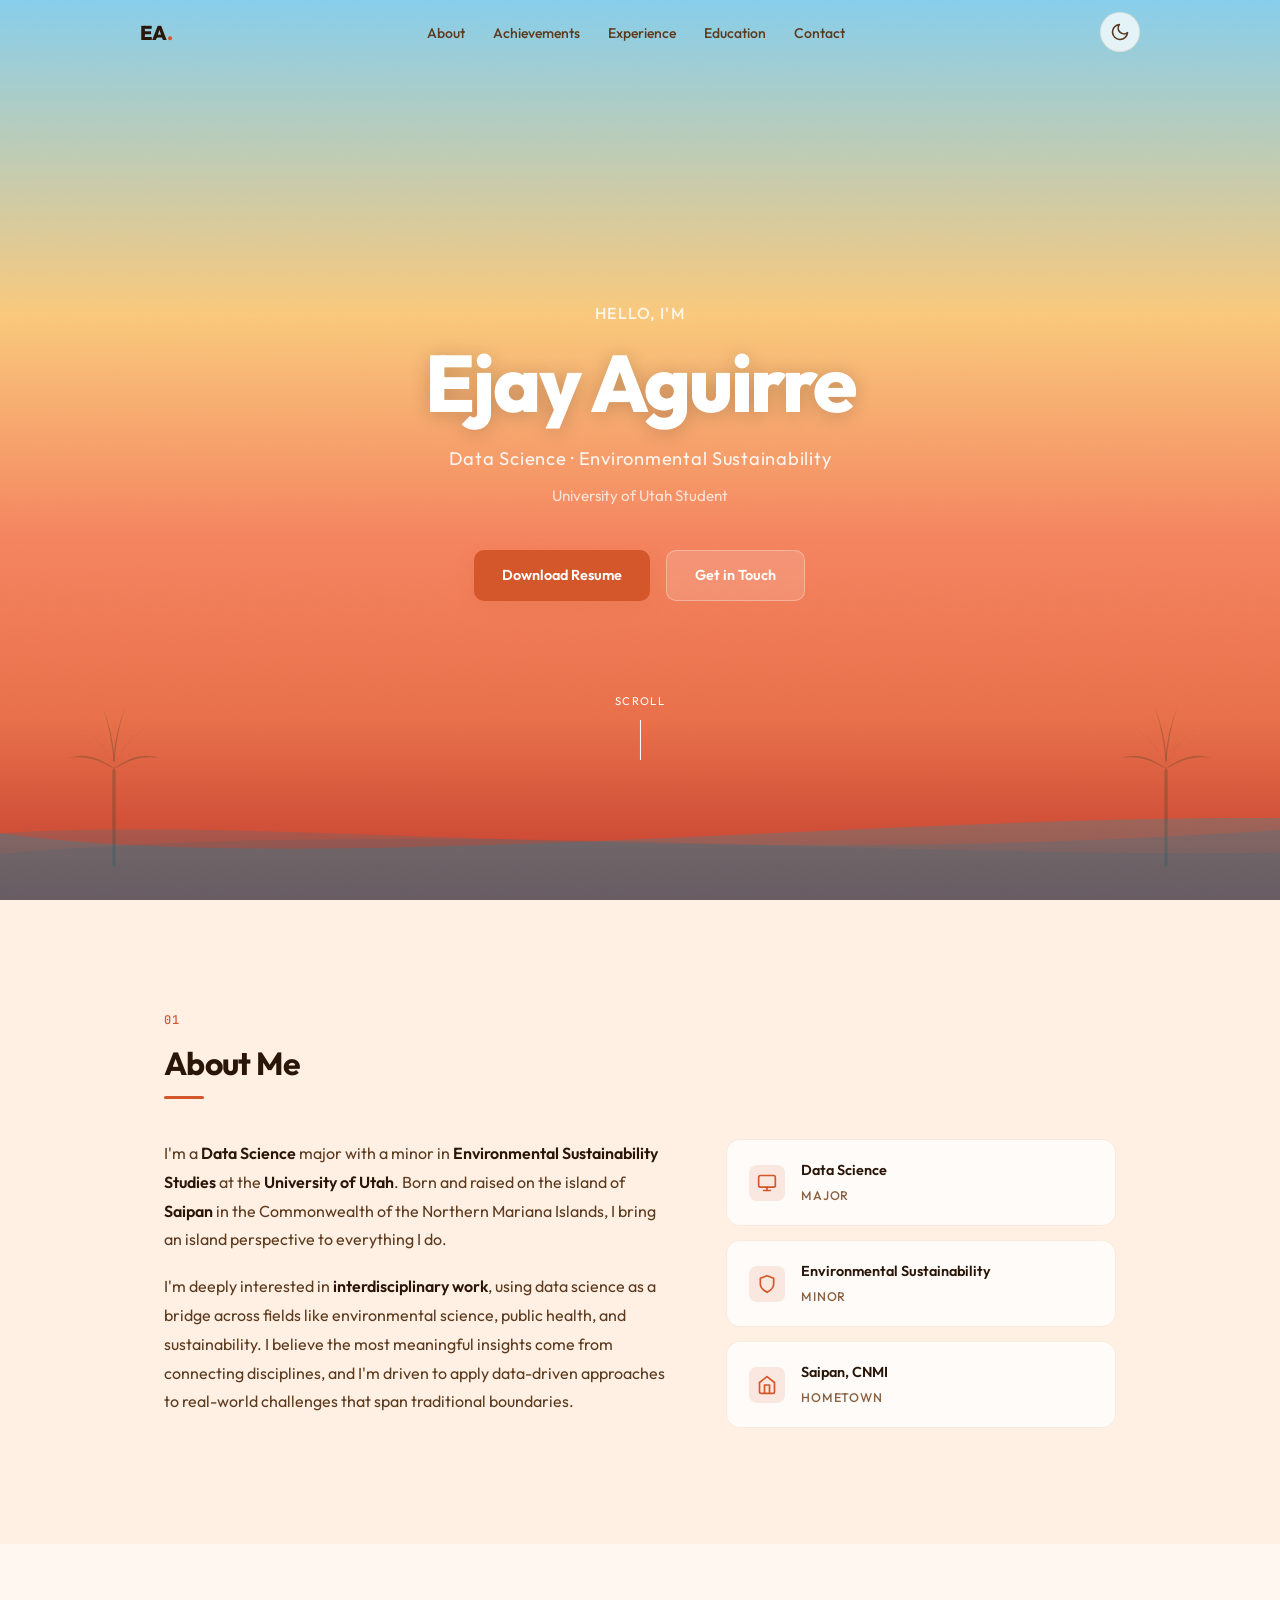
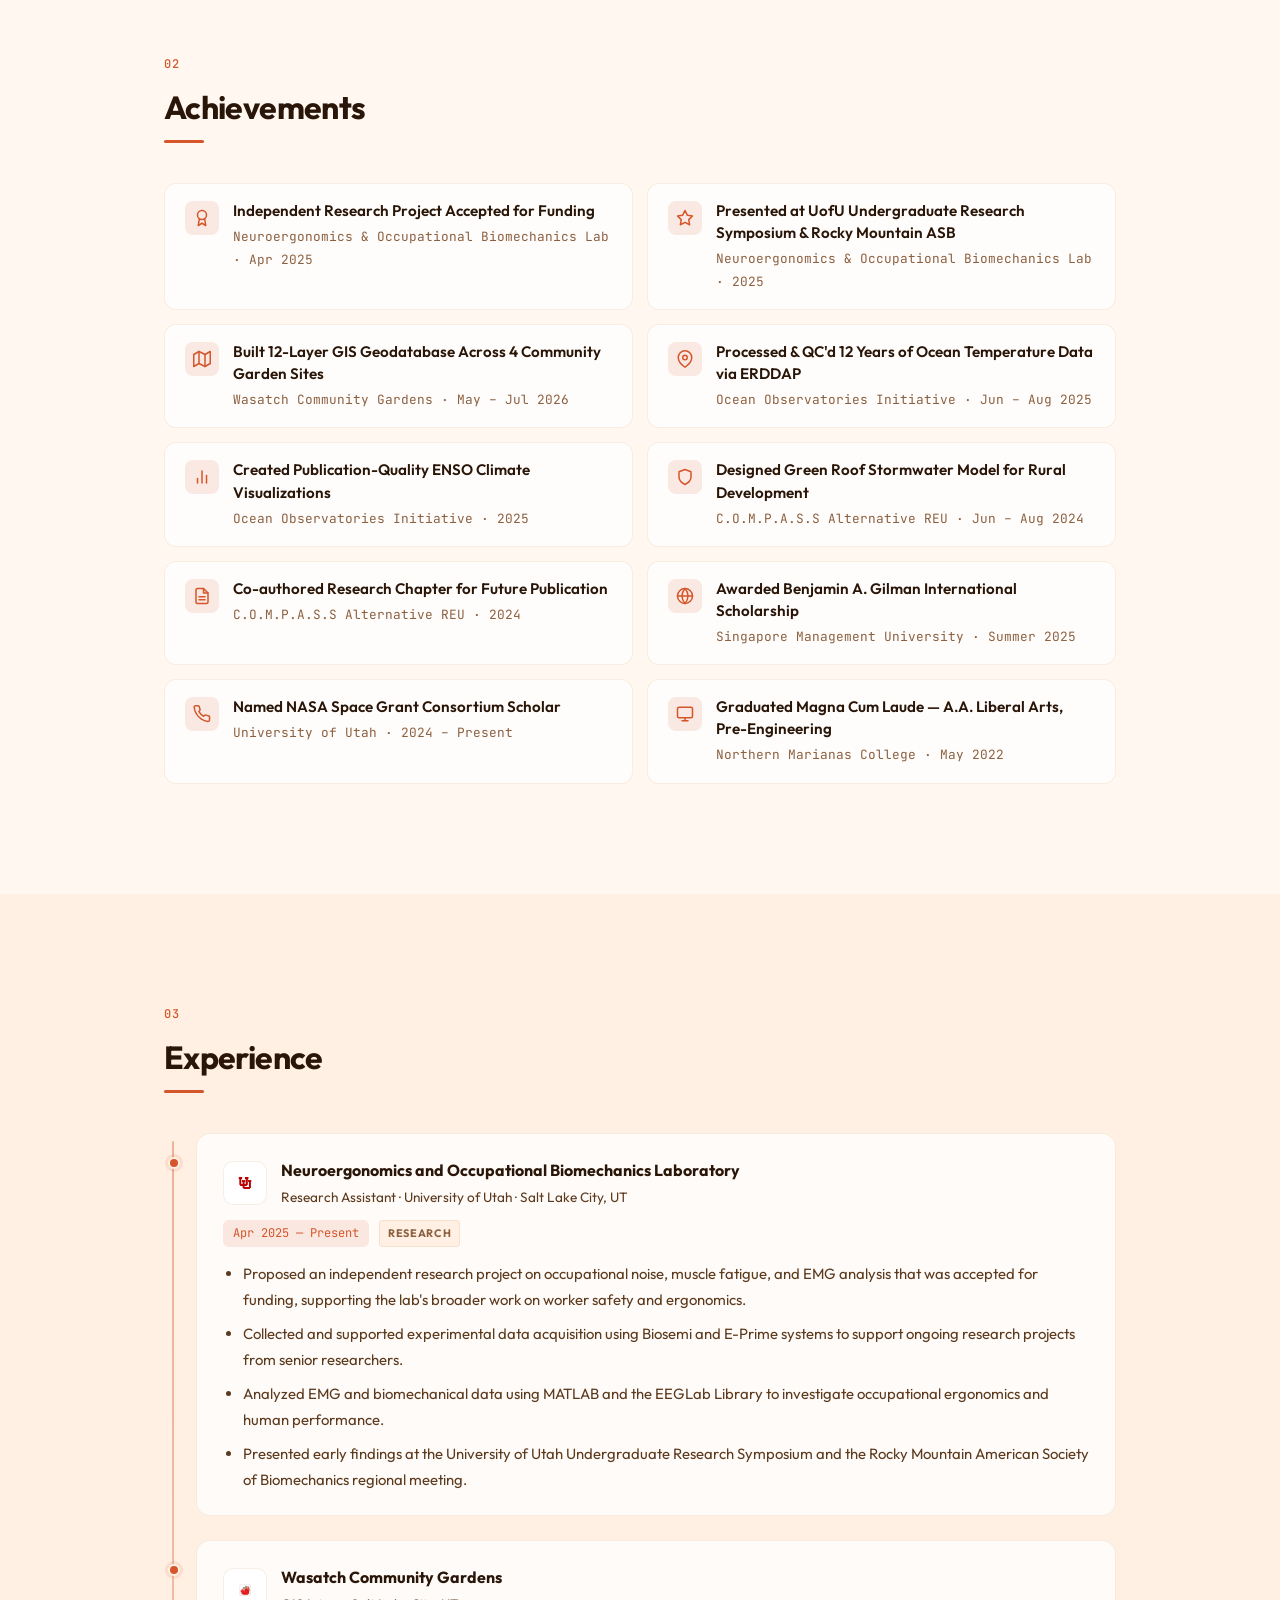
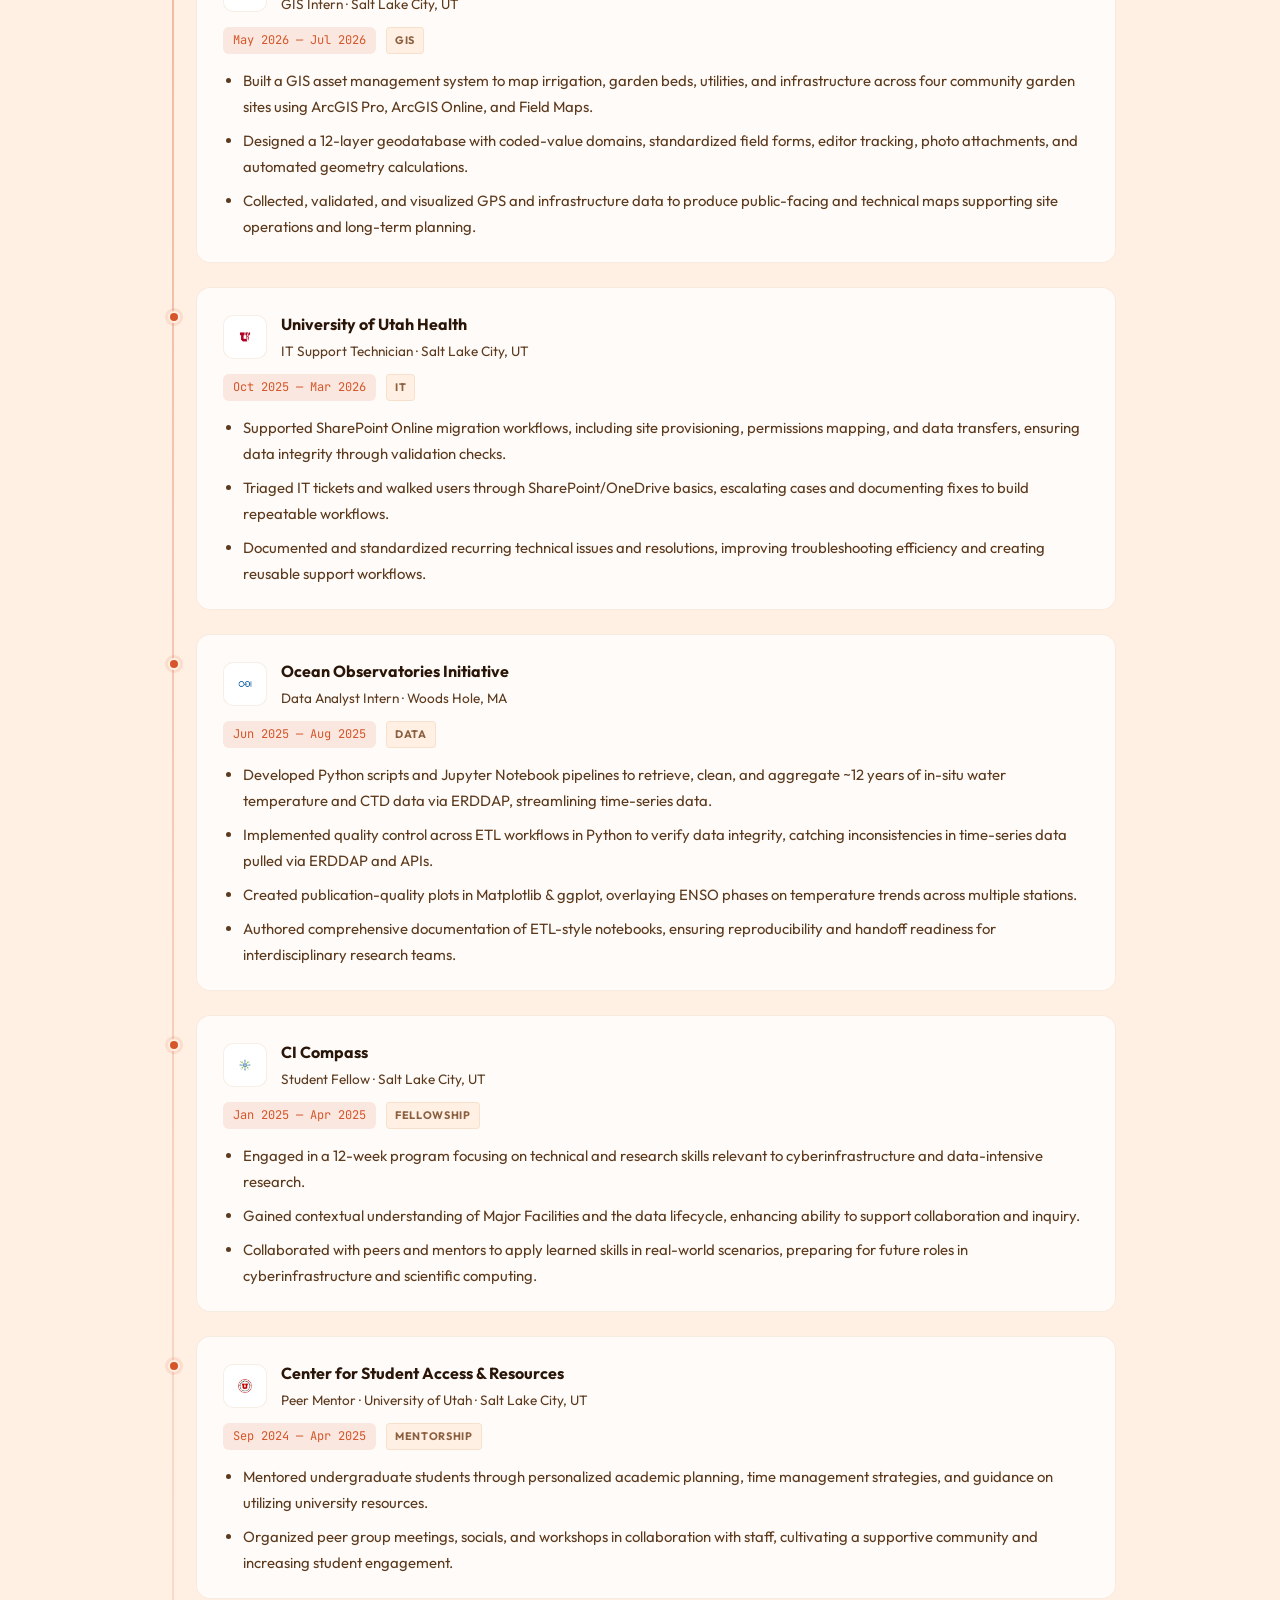
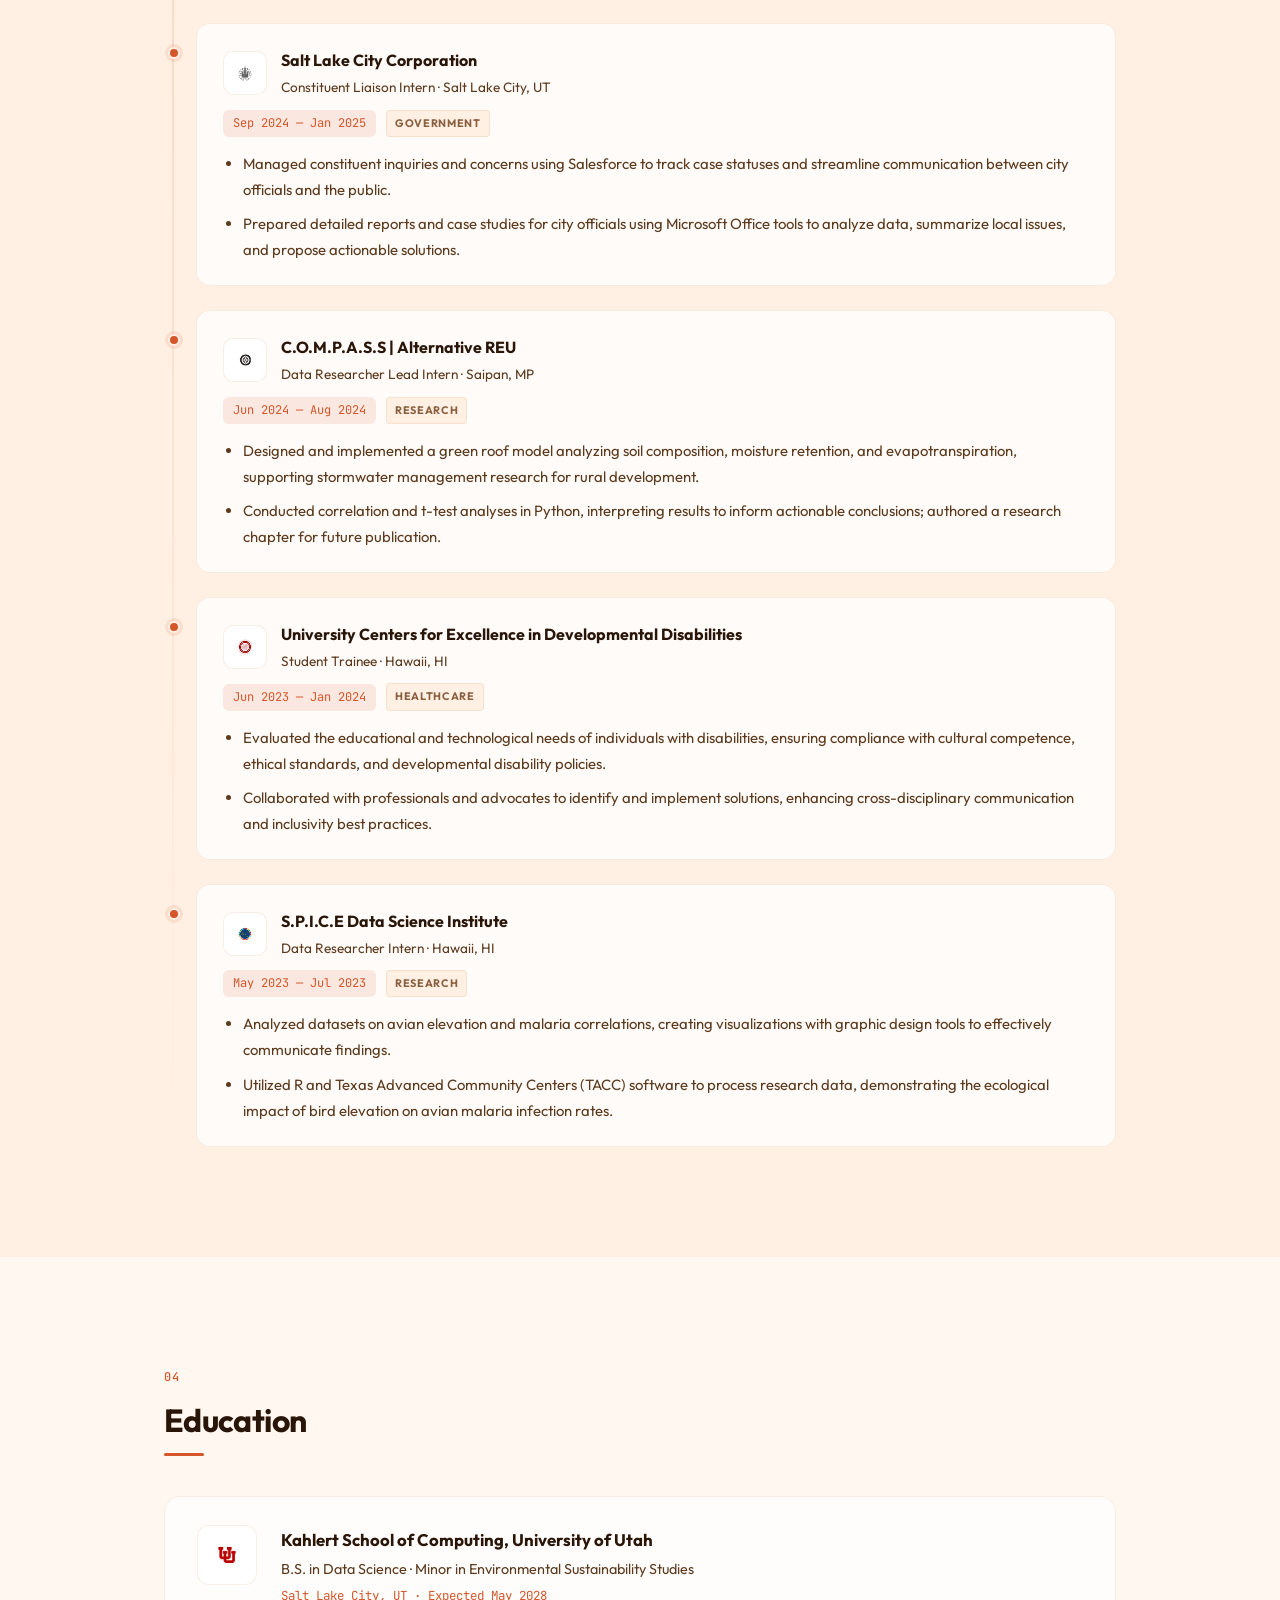
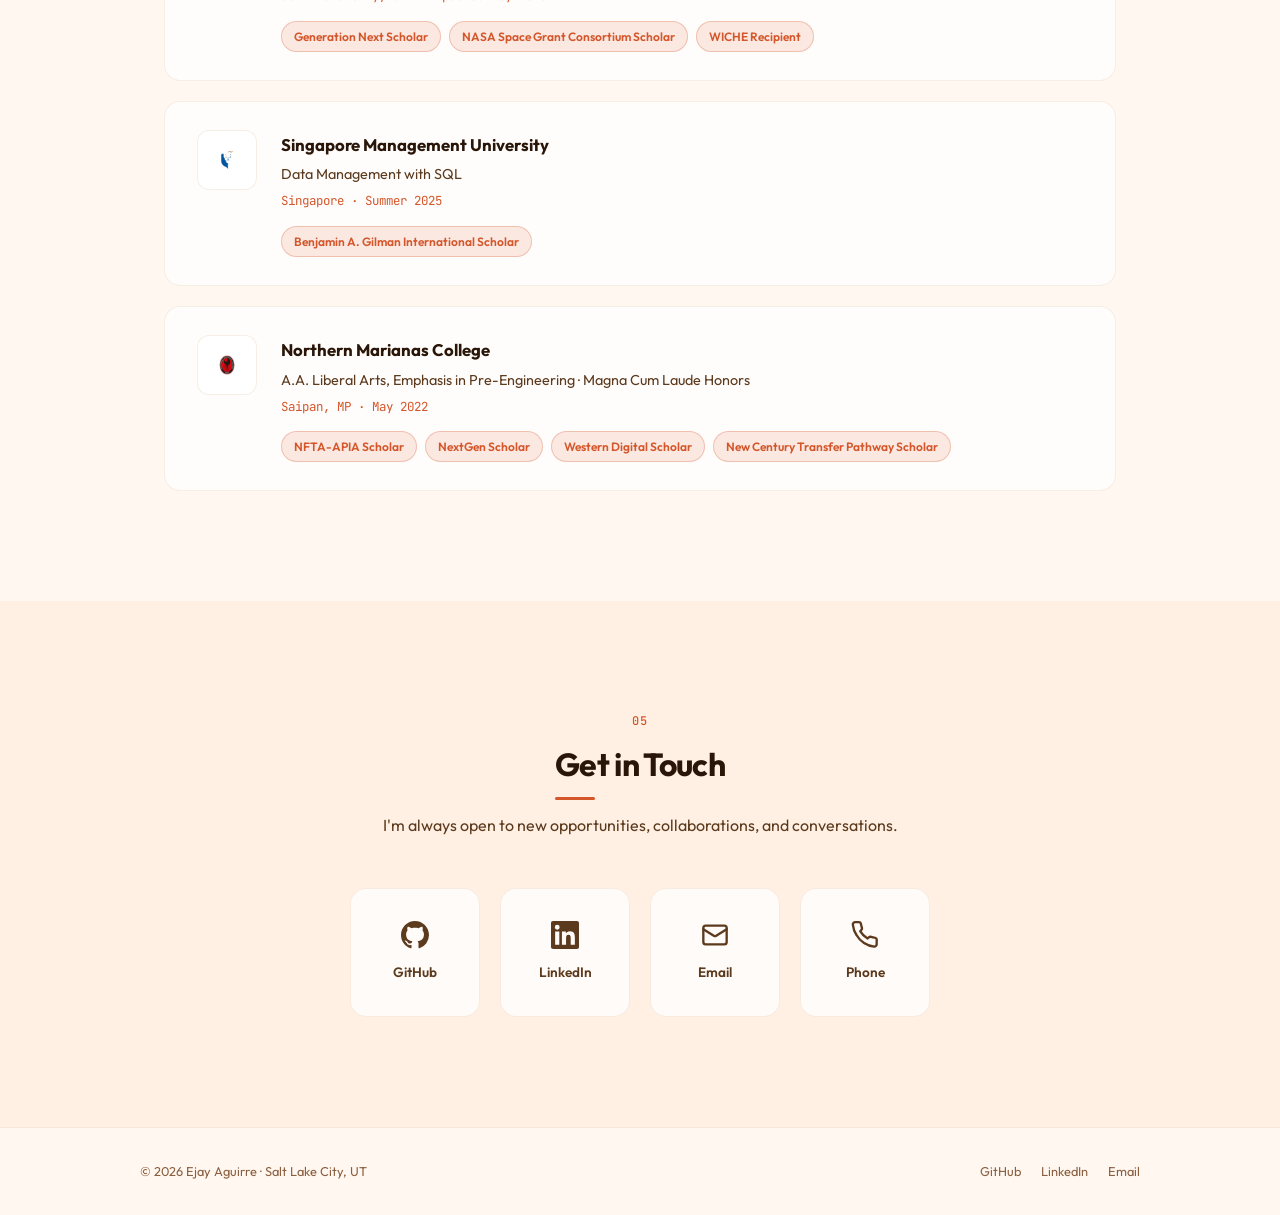
==== commit 2929be31: "Logos and redesign fixes" ====
--- a/index.html
+++ b/index.html
@@ -19,7 +19,7 @@
   <!-- Grain overlay -->
   <div class="grain-overlay" aria-hidden="true"></div>
 
-  <!-- ===== Scroll Progress Bar ===== -->
+  <!-- Scroll Progress -->
   <div id="scroll-progress" class="scroll-progress" aria-hidden="true"></div>
 
   <!-- ===== Navigation ===== -->
@@ -35,17 +35,15 @@
       </ul>
       <div class="nav-right">
         <button id="theme-toggle" class="theme-toggle" aria-label="Toggle light/dark mode">
-          <svg class="theme-icon sun-icon" width="20" height="20" viewBox="0 0 24 24" fill="none" stroke="currentColor"
-            stroke-width="2" stroke-linecap="round" stroke-linejoin="round" aria-hidden="true">
-            <circle cx="12" cy="12" r="5" />
-            <line x1="12" y1="1" x2="12" y2="3" /><line x1="12" y1="21" x2="12" y2="23" />
-            <line x1="4.22" y1="4.22" x2="5.64" y2="5.64" /><line x1="18.36" y1="18.36" x2="19.78" y2="19.78" />
-            <line x1="1" y1="12" x2="3" y2="12" /><line x1="21" y1="12" x2="23" y2="12" />
-            <line x1="4.22" y1="19.78" x2="5.64" y2="18.36" /><line x1="18.36" y1="5.64" x2="19.78" y2="4.22" />
+          <svg class="theme-icon sun-icon" width="20" height="20" viewBox="0 0 24 24" fill="none" stroke="currentColor" stroke-width="2" stroke-linecap="round" stroke-linejoin="round" aria-hidden="true">
+            <circle cx="12" cy="12" r="5"/>
+            <line x1="12" y1="1" x2="12" y2="3"/><line x1="12" y1="21" x2="12" y2="23"/>
+            <line x1="4.22" y1="4.22" x2="5.64" y2="5.64"/><line x1="18.36" y1="18.36" x2="19.78" y2="19.78"/>
+            <line x1="1" y1="12" x2="3" y2="12"/><line x1="21" y1="12" x2="23" y2="12"/>
+            <line x1="4.22" y1="19.78" x2="5.64" y2="18.36"/><line x1="18.36" y1="5.64" x2="19.78" y2="4.22"/>
           </svg>
-          <svg class="theme-icon moon-icon" width="20" height="20" viewBox="0 0 24 24" fill="none" stroke="currentColor"
-            stroke-width="2" stroke-linecap="round" stroke-linejoin="round" aria-hidden="true">
-            <path d="M21 12.79A9 9 0 1 1 11.21 3 7 7 0 0 0 21 12.79z" />
+          <svg class="theme-icon moon-icon" width="20" height="20" viewBox="0 0 24 24" fill="none" stroke="currentColor" stroke-width="2" stroke-linecap="round" stroke-linejoin="round" aria-hidden="true">
+            <path d="M21 12.79A9 9 0 1 1 11.21 3 7 7 0 0 0 21 12.79z"/>
           </svg>
         </button>
         <button id="mobile-menu-btn" class="mobile-menu-btn" aria-label="Toggle navigation menu" aria-expanded="false">
@@ -55,7 +53,7 @@
     </div>
   </nav>
 
-  <!-- ===== Mobile Menu Overlay ===== -->
+  <!-- Mobile Menu -->
   <div id="mobile-menu" class="mobile-menu" role="dialog" aria-label="Mobile navigation">
     <ul role="list">
       <li><a href="#about">About</a></li>
@@ -66,45 +64,42 @@
     </ul>
   </div>
 
-  <!-- ===== Hero Section ===== -->
+  <!-- ===== Hero ===== -->
   <section id="hero" class="hero" aria-label="Introduction">
-    <!-- Cursor spotlight (dark mode only) -->
     <div id="cursor-spotlight" class="cursor-spotlight" aria-hidden="true"></div>
-
     <div class="hero-waves" aria-hidden="true">
-      <svg class="wave wave-1" viewBox="0 0 1440 180" preserveAspectRatio="none"><path d="M0,80 C360,160 1080,0 1440,80 L1440,180 L0,180 Z" /></svg>
-      <svg class="wave wave-2" viewBox="0 0 1440 180" preserveAspectRatio="none"><path d="M0,100 C320,20 720,160 1440,60 L1440,180 L0,180 Z" /></svg>
-      <svg class="wave wave-3" viewBox="0 0 1440 180" preserveAspectRatio="none"><path d="M0,120 C480,40 960,140 1440,100 L1440,180 L0,180 Z" /></svg>
+      <svg class="wave wave-1" viewBox="0 0 1440 180" preserveAspectRatio="none"><path d="M0,80 C360,160 1080,0 1440,80 L1440,180 L0,180 Z"/></svg>
+      <svg class="wave wave-2" viewBox="0 0 1440 180" preserveAspectRatio="none"><path d="M0,100 C320,20 720,160 1440,60 L1440,180 L0,180 Z"/></svg>
+      <svg class="wave wave-3" viewBox="0 0 1440 180" preserveAspectRatio="none"><path d="M0,120 C480,40 960,140 1440,100 L1440,180 L0,180 Z"/></svg>
     </div>
     <div class="hero-palm left" aria-hidden="true">
       <svg viewBox="0 0 120 200" fill="currentColor">
-        <path d="M58,200 L62,200 L62,90 Q63,85 60,80 Q57,85 58,90 Z" />
-        <path d="M60,82 Q30,60 5,70 Q30,65 55,80 Z" /><path d="M60,78 Q40,40 15,30 Q42,42 58,75 Z" />
-        <path d="M60,82 Q90,60 115,70 Q90,65 65,80 Z" /><path d="M60,78 Q80,40 105,30 Q78,42 62,75 Z" />
-        <path d="M60,75 Q55,30 45,5 Q58,35 61,72 Z" /><path d="M60,75 Q65,30 75,5 Q62,35 59,72 Z" />
+        <path d="M58,200 L62,200 L62,90 Q63,85 60,80 Q57,85 58,90 Z"/>
+        <path d="M60,82 Q30,60 5,70 Q30,65 55,80 Z"/><path d="M60,78 Q40,40 15,30 Q42,42 58,75 Z"/>
+        <path d="M60,82 Q90,60 115,70 Q90,65 65,80 Z"/><path d="M60,78 Q80,40 105,30 Q78,42 62,75 Z"/>
+        <path d="M60,75 Q55,30 45,5 Q58,35 61,72 Z"/><path d="M60,75 Q65,30 75,5 Q62,35 59,72 Z"/>
       </svg>
     </div>
     <div class="hero-palm right" aria-hidden="true">
       <svg viewBox="0 0 120 200" fill="currentColor">
-        <path d="M58,200 L62,200 L62,90 Q63,85 60,80 Q57,85 58,90 Z" />
-        <path d="M60,82 Q30,60 5,70 Q30,65 55,80 Z" /><path d="M60,78 Q40,40 15,30 Q42,42 58,75 Z" />
-        <path d="M60,82 Q90,60 115,70 Q90,65 65,80 Z" /><path d="M60,78 Q80,40 105,30 Q78,42 62,75 Z" />
-        <path d="M60,75 Q55,30 45,5 Q58,35 61,72 Z" /><path d="M60,75 Q65,30 75,5 Q62,35 59,72 Z" />
+        <path d="M58,200 L62,200 L62,90 Q63,85 60,80 Q57,85 58,90 Z"/>
+        <path d="M60,82 Q30,60 5,70 Q30,65 55,80 Z"/><path d="M60,78 Q40,40 15,30 Q42,42 58,75 Z"/>
+        <path d="M60,82 Q90,60 115,70 Q90,65 65,80 Z"/><path d="M60,78 Q80,40 105,30 Q78,42 62,75 Z"/>
+        <path d="M60,75 Q55,30 45,5 Q58,35 61,72 Z"/><path d="M60,75 Q65,30 75,5 Q62,35 59,72 Z"/>
       </svg>
     </div>
     <div class="hero-stars" aria-hidden="true">
-      <span class="star" style="top:8%;left:10%;animation-delay:0s;"></span>
-      <span class="star" style="top:15%;left:25%;animation-delay:1.2s;"></span>
-      <span class="star" style="top:5%;left:50%;animation-delay:0.5s;"></span>
-      <span class="star" style="top:20%;left:70%;animation-delay:1.8s;"></span>
-      <span class="star" style="top:10%;left:85%;animation-delay:0.8s;"></span>
-      <span class="star" style="top:25%;left:40%;animation-delay:2.1s;"></span>
-      <span class="star" style="top:12%;left:60%;animation-delay:1.5s;"></span>
-      <span class="star" style="top:30%;left:15%;animation-delay:0.3s;"></span>
-      <span class="star" style="top:18%;left:90%;animation-delay:2.5s;"></span>
-      <span class="star" style="top:35%;left:78%;animation-delay:1.0s;"></span>
-    </div>
-
+      <span class="star" style="top:8%;left:10%;animation-delay:0s"></span>
+      <span class="star" style="top:15%;left:25%;animation-delay:1.2s"></span>
+      <span class="star" style="top:5%;left:50%;animation-delay:0.5s"></span>
+      <span class="star" style="top:20%;left:70%;animation-delay:1.8s"></span>
+      <span class="star" style="top:10%;left:85%;animation-delay:0.8s"></span>
+      <span class="star" style="top:25%;left:40%;animation-delay:2.1s"></span>
+      <span class="star" style="top:12%;left:60%;animation-delay:1.5s"></span>
+      <span class="star" style="top:30%;left:15%;animation-delay:0.3s"></span>
+      <span class="star" style="top:18%;left:90%;animation-delay:2.5s"></span>
+      <span class="star" style="top:35%;left:78%;animation-delay:1.0s"></span>
+    </div>
     <div class="hero-content">
       <p class="hero-greeting">Hello, I'm</p>
       <h1 class="hero-name">Ejay Aguirre</h1>
@@ -121,31 +116,17 @@
     </div>
   </section>
 
-  <!-- ===== Main content landmark ===== -->
   <main>
 
-  <!-- ===== About Section ===== -->
+  <!-- ===== About ===== -->
   <section id="about" class="section about" aria-label="About me">
     <div class="container">
       <p class="section-number">01</p>
       <h2 class="section-title">About Me</h2>
       <div class="about-grid">
         <div class="about-text">
-          <p>
-            I'm a <strong>Data Science</strong> major with a minor in
-            <strong>Environmental Sustainability Studies</strong> at the
-            <strong>University of Utah</strong>. Born and raised on the island of
-            <strong>Saipan</strong> in the Commonwealth of the Northern Mariana Islands,
-            I bring an island perspective to everything I do.
-          </p>
-          <p>
-            I'm deeply interested in <strong>interdisciplinary work</strong>, using
-            data science as a bridge across fields like environmental science,
-            public health, and sustainability. I believe the most meaningful
-            insights come from connecting disciplines, and I'm driven to apply
-            data-driven approaches to real-world challenges that span traditional
-            boundaries.
-          </p>
+          <p>I'm a <strong>Data Science</strong> major with a minor in <strong>Environmental Sustainability Studies</strong> at the <strong>University of Utah</strong>. Born and raised on the island of <strong>Saipan</strong> in the Commonwealth of the Northern Mariana Islands, I bring an island perspective to everything I do.</p>
+          <p>I'm deeply interested in <strong>interdisciplinary work</strong>, using data science as a bridge across fields like environmental science, public health, and sustainability. I believe the most meaningful insights come from connecting disciplines, and I'm driven to apply data-driven approaches to real-world challenges that span traditional boundaries.</p>
         </div>
         <div class="about-highlights">
           <div class="highlight-card">
@@ -171,7 +152,7 @@
     </div>
   </section>
 
-  <!-- ===== Achievements Section ===== -->
+  <!-- ===== Achievements ===== -->
   <section id="achievements" class="section achievements" aria-label="Key achievements">
     <div class="container">
       <p class="section-number">02</p>
@@ -240,10 +221,10 @@
 
         <div class="achievement-item">
           <div class="achievement-icon" aria-hidden="true">
-            <svg width="18" height="18" viewBox="0 0 24 24" fill="none" stroke="currentColor" stroke-width="2" stroke-linecap="round" stroke-linejoin="round"><path d="M14 2H6a2 2 0 0 0-2 2v16a2 2 0 0 0 2 2h12a2 2 0 0 0 2-2V8z"/><polyline points="14 2 14 8 20 8"/><line x1="16" y1="13" x2="8" y2="13"/><line x1="16" y1="17" x2="8" y2="17"/><polyline points="10 9 9 9 8 9"/></svg>
-          </div>
-          <div class="achievement-body">
-            <p class="achievement-headline">Co-authored Research Chapter on Green Infrastructure for Future Publication</p>
+            <svg width="18" height="18" viewBox="0 0 24 24" fill="none" stroke="currentColor" stroke-width="2" stroke-linecap="round" stroke-linejoin="round"><path d="M14 2H6a2 2 0 0 0-2 2v16a2 2 0 0 0 2 2h12a2 2 0 0 0 2-2V8z"/><polyline points="14 2 14 8 20 8"/><line x1="16" y1="13" x2="8" y2="13"/><line x1="16" y1="17" x2="8" y2="17"/></svg>
+          </div>
+          <div class="achievement-body">
+            <p class="achievement-headline">Co-authored Research Chapter for Future Publication</p>
             <p class="achievement-sub">C.O.M.P.A.S.S Alternative REU · 2024</p>
           </div>
         </div>
@@ -282,21 +263,19 @@
     </div>
   </section>
 
-  <!-- ===== Experience Section ===== -->
+  <!-- ===== Experience ===== -->
   <section id="experience" class="section experience" aria-label="Work experience">
     <div class="container">
       <p class="section-number">03</p>
       <h2 class="section-title">Experience</h2>
       <div class="timeline">
 
-        <!-- Neuroergonomics Lab -->
-        <div class="timeline-item">
-          <div class="timeline-dot" aria-hidden="true"></div>
-          <div class="timeline-card">
-            <div class="timeline-header">
-              <div class="timeline-title-row">
-                <img class="org-logo theme-logo-light" src="images/logos/light/university_of_utah.png" alt="University of Utah logo">
-                <img class="org-logo theme-logo-dark" src="images/logos/dark/university_of_utah.png" alt="University of Utah logo">
+        <div class="timeline-item">
+          <div class="timeline-dot" aria-hidden="true"></div>
+          <div class="timeline-card">
+            <div class="timeline-header">
+              <div class="timeline-title-row">
+                <img class="org-logo" src="images/logos/light/university_of_utah.png" data-light="images/logos/light/university_of_utah.png" data-dark="images/logos/dark/university_of_utah.png" alt="University of Utah logo">
                 <div>
                   <h3 class="timeline-org">Neuroergonomics and Occupational Biomechanics Laboratory</h3>
                   <p class="timeline-role">Research Assistant · University of Utah · Salt Lake City, UT</p>
@@ -316,14 +295,12 @@
           </div>
         </div>
 
-        <!-- Wasatch Community Gardens -->
-        <div class="timeline-item">
-          <div class="timeline-dot" aria-hidden="true"></div>
-          <div class="timeline-card">
-            <div class="timeline-header">
-              <div class="timeline-title-row">
-                <img class="org-logo theme-logo-light" src="images/logos/light/wasatch_tomato.png" alt="Wasatch Community Gardens logo">
-                <img class="org-logo theme-logo-dark" src="images/logos/dark/wasatch_tomato.png" alt="Wasatch Community Gardens logo">
+        <div class="timeline-item">
+          <div class="timeline-dot" aria-hidden="true"></div>
+          <div class="timeline-card">
+            <div class="timeline-header">
+              <div class="timeline-title-row">
+                <img class="org-logo" src="images/logos/light/wasatch_tomato.png" data-light="images/logos/light/wasatch_tomato.png" data-dark="images/logos/dark/wasatch_tomato.png" alt="Wasatch Community Gardens logo">
                 <div>
                   <h3 class="timeline-org">Wasatch Community Gardens</h3>
                   <p class="timeline-role">GIS Intern · Salt Lake City, UT</p>
@@ -342,14 +319,12 @@
           </div>
         </div>
 
-        <!-- University of Utah Health -->
-        <div class="timeline-item">
-          <div class="timeline-dot" aria-hidden="true"></div>
-          <div class="timeline-card">
-            <div class="timeline-header">
-              <div class="timeline-title-row">
-                <img class="org-logo theme-logo-light" src="images/logos/light/u_health.png" alt="University of Utah Health logo">
-                <img class="org-logo theme-logo-dark" src="images/logos/dark/u_health.png" alt="University of Utah Health logo">
+        <div class="timeline-item">
+          <div class="timeline-dot" aria-hidden="true"></div>
+          <div class="timeline-card">
+            <div class="timeline-header">
+              <div class="timeline-title-row">
+                <img class="org-logo" src="images/logos/light/u_health.png" data-light="images/logos/light/u_health.png" data-dark="images/logos/dark/u_health.png" alt="University of Utah Health logo">
                 <div>
                   <h3 class="timeline-org">University of Utah Health</h3>
                   <p class="timeline-role">IT Support Technician · Salt Lake City, UT</p>
@@ -368,14 +343,12 @@
           </div>
         </div>
 
-        <!-- Ocean Observatories Initiative -->
-        <div class="timeline-item">
-          <div class="timeline-dot" aria-hidden="true"></div>
-          <div class="timeline-card">
-            <div class="timeline-header">
-              <div class="timeline-title-row">
-                <img class="org-logo theme-logo-light" src="images/logos/light/ooi.png" alt="Ocean Observatories Initiative logo">
-                <img class="org-logo theme-logo-dark" src="images/logos/dark/ooi.png" alt="Ocean Observatories Initiative logo">
+        <div class="timeline-item">
+          <div class="timeline-dot" aria-hidden="true"></div>
+          <div class="timeline-card">
+            <div class="timeline-header">
+              <div class="timeline-title-row">
+                <img class="org-logo" src="images/logos/light/ooi.png" data-light="images/logos/light/ooi.png" data-dark="images/logos/dark/ooi.png" alt="Ocean Observatories Initiative logo">
                 <div>
                   <h3 class="timeline-org">Ocean Observatories Initiative</h3>
                   <p class="timeline-role">Data Analyst Intern · Woods Hole, MA</p>
@@ -395,14 +368,12 @@
           </div>
         </div>
 
-        <!-- CI Compass -->
-        <div class="timeline-item">
-          <div class="timeline-dot" aria-hidden="true"></div>
-          <div class="timeline-card">
-            <div class="timeline-header">
-              <div class="timeline-title-row">
-                <img class="org-logo theme-logo-light" src="images/logos/light/ci_compass.png" alt="CI Compass logo">
-                <img class="org-logo theme-logo-dark" src="images/logos/dark/ci_compass.png" alt="CI Compass logo">
+        <div class="timeline-item">
+          <div class="timeline-dot" aria-hidden="true"></div>
+          <div class="timeline-card">
+            <div class="timeline-header">
+              <div class="timeline-title-row">
+                <img class="org-logo" src="images/logos/light/ci_compass.png" data-light="images/logos/light/ci_compass.png" data-dark="images/logos/dark/ci_compass.png" alt="CI Compass logo">
                 <div>
                   <h3 class="timeline-org">CI Compass</h3>
                   <p class="timeline-role">Student Fellow · Salt Lake City, UT</p>
@@ -421,14 +392,12 @@
           </div>
         </div>
 
-        <!-- Center for Student Access & Resources -->
-        <div class="timeline-item">
-          <div class="timeline-dot" aria-hidden="true"></div>
-          <div class="timeline-card">
-            <div class="timeline-header">
-              <div class="timeline-title-row">
-                <img class="org-logo theme-logo-light" src="images/logos/light/student_affairs_u.png" alt="Center for Student Access and Resources logo">
-                <img class="org-logo theme-logo-dark" src="images/logos/dark/student_affairs_u.png" alt="Center for Student Access and Resources logo">
+        <div class="timeline-item">
+          <div class="timeline-dot" aria-hidden="true"></div>
+          <div class="timeline-card">
+            <div class="timeline-header">
+              <div class="timeline-title-row">
+                <img class="org-logo" src="images/logos/light/student_affairs_u.png" data-light="images/logos/light/student_affairs_u.png" data-dark="images/logos/dark/student_affairs_u.png" alt="Center for Student Access and Resources logo">
                 <div>
                   <h3 class="timeline-org">Center for Student Access &amp; Resources</h3>
                   <p class="timeline-role">Peer Mentor · University of Utah · Salt Lake City, UT</p>
@@ -446,14 +415,12 @@
           </div>
         </div>
 
-        <!-- Salt Lake City Corporation -->
-        <div class="timeline-item">
-          <div class="timeline-dot" aria-hidden="true"></div>
-          <div class="timeline-card">
-            <div class="timeline-header">
-              <div class="timeline-title-row">
-                <img class="org-logo theme-logo-light" src="images/logos/light/salt_lake_city.png" alt="Salt Lake City Corporation logo">
-                <img class="org-logo theme-logo-dark" src="images/logos/dark/salt_lake_city.png" alt="Salt Lake City Corporation logo">
+        <div class="timeline-item">
+          <div class="timeline-dot" aria-hidden="true"></div>
+          <div class="timeline-card">
+            <div class="timeline-header">
+              <div class="timeline-title-row">
+                <img class="org-logo" src="images/logos/light/salt_lake_city.png" data-light="images/logos/light/salt_lake_city.png" data-dark="images/logos/dark/salt_lake_city.png" alt="Salt Lake City Corporation logo">
                 <div>
                   <h3 class="timeline-org">Salt Lake City Corporation</h3>
                   <p class="timeline-role">Constituent Liaison Intern · Salt Lake City, UT</p>
@@ -471,14 +438,12 @@
           </div>
         </div>
 
-        <!-- C.O.M.P.A.S.S -->
-        <div class="timeline-item">
-          <div class="timeline-dot" aria-hidden="true"></div>
-          <div class="timeline-card">
-            <div class="timeline-header">
-              <div class="timeline-title-row">
-                <img class="org-logo theme-logo-light" src="images/logos/light/compass.png" alt="C.O.M.P.A.S.S REU logo">
-                <img class="org-logo theme-logo-dark" src="images/logos/dark/compass.png" alt="C.O.M.P.A.S.S REU logo">
+        <div class="timeline-item">
+          <div class="timeline-dot" aria-hidden="true"></div>
+          <div class="timeline-card">
+            <div class="timeline-header">
+              <div class="timeline-title-row">
+                <img class="org-logo" src="images/logos/light/compass.png" data-light="images/logos/light/compass.png" data-dark="images/logos/dark/compass.png" alt="C.O.M.P.A.S.S REU logo">
                 <div>
                   <h3 class="timeline-org">C.O.M.P.A.S.S | Alternative REU</h3>
                   <p class="timeline-role">Data Researcher Lead Intern · Saipan, MP</p>
@@ -496,14 +461,12 @@
           </div>
         </div>
 
-        <!-- UCEDD -->
-        <div class="timeline-item">
-          <div class="timeline-dot" aria-hidden="true"></div>
-          <div class="timeline-card">
-            <div class="timeline-header">
-              <div class="timeline-title-row">
-                <img class="org-logo theme-logo-light" src="images/logos/light/ucedd_puc.png" alt="University Centers for Excellence in Developmental Disabilities logo">
-                <img class="org-logo theme-logo-dark" src="images/logos/dark/ucedd_puc.png" alt="University Centers for Excellence in Developmental Disabilities logo">
+        <div class="timeline-item">
+          <div class="timeline-dot" aria-hidden="true"></div>
+          <div class="timeline-card">
+            <div class="timeline-header">
+              <div class="timeline-title-row">
+                <img class="org-logo" src="images/logos/light/ucedd_puc.png" data-light="images/logos/light/ucedd_puc.png" data-dark="images/logos/dark/ucedd_puc.png" alt="UCEDD logo">
                 <div>
                   <h3 class="timeline-org">University Centers for Excellence in Developmental Disabilities</h3>
                   <p class="timeline-role">Student Trainee · Hawaii, HI</p>
@@ -521,14 +484,12 @@
           </div>
         </div>
 
-        <!-- S.P.I.C.E -->
-        <div class="timeline-item">
-          <div class="timeline-dot" aria-hidden="true"></div>
-          <div class="timeline-card">
-            <div class="timeline-header">
-              <div class="timeline-title-row">
-                <img class="org-logo theme-logo-light" src="images/logos/light/global_circle.png" alt="S.P.I.C.E Data Science Institute logo">
-                <img class="org-logo theme-logo-dark" src="images/logos/dark/global_circle.png" alt="S.P.I.C.E Data Science Institute logo">
+        <div class="timeline-item">
+          <div class="timeline-dot" aria-hidden="true"></div>
+          <div class="timeline-card">
+            <div class="timeline-header">
+              <div class="timeline-title-row">
+                <img class="org-logo" src="images/logos/light/global_circle.png" data-light="images/logos/light/global_circle.png" data-dark="images/logos/dark/global_circle.png" alt="S.P.I.C.E Data Science Institute logo">
                 <div>
                   <h3 class="timeline-org">S.P.I.C.E Data Science Institute</h3>
                   <p class="timeline-role">Data Researcher Intern · Hawaii, HI</p>
@@ -550,7 +511,7 @@
     </div>
   </section>
 
-  <!-- ===== Education Section ===== -->
+  <!-- ===== Education ===== -->
   <section id="education" class="section education" aria-label="Education">
     <div class="container">
       <p class="section-number">04</p>
@@ -559,8 +520,7 @@
 
         <div class="edu-card">
           <div class="edu-logo-wrap">
-            <img class="edu-logo theme-logo-light" src="images/logos/light/university_of_utah.png" alt="University of Utah logo">
-            <img class="edu-logo theme-logo-dark" src="images/logos/dark/university_of_utah.png" alt="University of Utah logo">
+            <img class="edu-logo" src="images/logos/light/university_of_utah.png" data-light="images/logos/light/university_of_utah.png" data-dark="images/logos/dark/university_of_utah.png" alt="University of Utah logo">
           </div>
           <div class="edu-body">
             <h3>Kahlert School of Computing, University of Utah</h3>
@@ -576,8 +536,7 @@
 
         <div class="edu-card">
           <div class="edu-logo-wrap">
-            <img class="edu-logo theme-logo-light" src="images/logos/light/smu.png" alt="Singapore Management University logo">
-            <img class="edu-logo theme-logo-dark" src="images/logos/dark/smu.png" alt="Singapore Management University logo">
+            <img class="edu-logo" src="images/logos/light/smu.png" data-light="images/logos/light/smu.png" data-dark="images/logos/dark/smu.png" alt="Singapore Management University logo">
           </div>
           <div class="edu-body">
             <h3>Singapore Management University</h3>
@@ -591,8 +550,7 @@
 
         <div class="edu-card">
           <div class="edu-logo-wrap">
-            <img class="edu-logo theme-logo-light" src="images/logos/light/northern_marianas_college.png" alt="Northern Marianas College logo">
-            <img class="edu-logo theme-logo-dark" src="images/logos/dark/northern_marianas_college.png" alt="Northern Marianas College logo">
+            <img class="edu-logo" src="images/logos/light/northern_marianas_college.png" data-light="images/logos/light/northern_marianas_college.png" data-dark="images/logos/dark/northern_marianas_college.png" alt="Northern Marianas College logo">
           </div>
           <div class="edu-body">
             <h3>Northern Marianas College</h3>
@@ -611,7 +569,7 @@
     </div>
   </section>
 
-  <!-- ===== Contact Section ===== -->
+  <!-- ===== Contact ===== -->
   <section id="contact" class="section contact" aria-label="Contact">
     <div class="container">
       <p class="section-number">05</p>
@@ -619,15 +577,15 @@
       <p class="contact-subtitle">I'm always open to new opportunities, collaborations, and conversations.</p>
       <div class="contact-links">
         <a href="https://github.com/Ejay234" target="_blank" rel="noopener" class="contact-card" id="link-github">
-          <svg width="28" height="28" viewBox="0 0 24 24" fill="currentColor" aria-hidden="true"><path d="M12 0C5.37 0 0 5.37 0 12c0 5.31 3.435 9.795 8.205 11.385.6.105.825-.255.825-.57 0-.285-.015-1.23-.015-2.235-3.015.555-3.795-.735-4.035-1.41-.135-.345-.72-1.41-1.23-1.695-.42-.225-1.02-.78-.015-.795.945-.015 1.62.87 1.845 1.23 1.08 1.815 2.805 1.305 3.495.99.105-.78.42-1.305.765-1.605-2.67-.3-5.46-1.335-5.46-5.925 0-1.305.465-2.385 1.23-3.225-.12-.3-.54-1.53.12-3.18 0 0 1.005-.315 3.3 1.23.96-.27 1.98-.405 3-.405s2.04.135 3 .405c2.295-1.56 3.3-1.23 3.3-1.23.66 1.65.24 2.88.12 3.18.765.84 1.23 1.905 1.23 3.225 0 4.605-2.805 5.625-5.475 5.925.435.375.81 1.095.81 2.22 0 1.605-.015 2.895-.015 3.3 0 .315.225.69.825.57A12.02 12.02 0 0 0 24 12c0-6.63-5.37-12-12-12z" /></svg>
+          <svg width="28" height="28" viewBox="0 0 24 24" fill="currentColor" aria-hidden="true"><path d="M12 0C5.37 0 0 5.37 0 12c0 5.31 3.435 9.795 8.205 11.385.6.105.825-.255.825-.57 0-.285-.015-1.23-.015-2.235-3.015.555-3.795-.735-4.035-1.41-.135-.345-.72-1.41-1.23-1.695-.42-.225-1.02-.78-.015-.795.945-.015 1.62.87 1.845 1.23 1.08 1.815 2.805 1.305 3.495.99.105-.78.42-1.305.765-1.605-2.67-.3-5.46-1.335-5.46-5.925 0-1.305.465-2.385 1.23-3.225-.12-.3-.54-1.53.12-3.18 0 0 1.005-.315 3.3 1.23.96-.27 1.98-.405 3-.405s2.04.135 3 .405c2.295-1.56 3.3-1.23 3.3-1.23.66 1.65.24 2.88.12 3.18.765.84 1.23 1.905 1.23 3.225 0 4.605-2.805 5.625-5.475 5.925.435.375.81 1.095.81 2.22 0 1.605-.015 2.895-.015 3.3 0 .315.225.69.825.57A12.02 12.02 0 0 0 24 12c0-6.63-5.37-12-12-12z"/></svg>
           <span>GitHub</span>
         </a>
         <a href="https://www.linkedin.com/in/ejay-aguirre-797828222" target="_blank" rel="noopener" class="contact-card" id="link-linkedin">
-          <svg width="28" height="28" viewBox="0 0 24 24" fill="currentColor" aria-hidden="true"><path d="M20.447 20.452h-3.554v-5.569c0-1.328-.027-3.037-1.852-3.037-1.853 0-2.136 1.445-2.136 2.939v5.667H9.351V9h3.414v1.561h.046c.477-.9 1.637-1.85 3.37-1.85 3.601 0 4.267 2.37 4.267 5.455v6.286zM5.337 7.433a2.062 2.062 0 0 1-2.063-2.065 2.064 2.064 0 1 1 2.063 2.065zm1.782 13.019H3.555V9h3.564v11.452zM22.225 0H1.771C.792 0 0 .774 0 1.729v20.542C0 23.227.792 24 1.771 24h20.451C23.2 24 24 23.227 24 22.271V1.729C24 .774 23.2 0 22.222 0h.003z" /></svg>
+          <svg width="28" height="28" viewBox="0 0 24 24" fill="currentColor" aria-hidden="true"><path d="M20.447 20.452h-3.554v-5.569c0-1.328-.027-3.037-1.852-3.037-1.853 0-2.136 1.445-2.136 2.939v5.667H9.351V9h3.414v1.561h.046c.477-.9 1.637-1.85 3.37-1.85 3.601 0 4.267 2.37 4.267 5.455v6.286zM5.337 7.433a2.062 2.062 0 0 1-2.063-2.065 2.064 2.064 0 1 1 2.063 2.065zm1.782 13.019H3.555V9h3.564v11.452zM22.225 0H1.771C.792 0 0 .774 0 1.729v20.542C0 23.227.792 24 1.771 24h20.451C23.2 24 24 23.227 24 22.271V1.729C24 .774 23.2 0 22.222 0h.003z"/></svg>
           <span>LinkedIn</span>
         </a>
         <a href="mailto:ejay.aguirre03@gmail.com" class="contact-card" id="link-email">
-          <svg width="28" height="28" viewBox="0 0 24 24" fill="none" stroke="currentColor" stroke-width="2" stroke-linecap="round" stroke-linejoin="round" aria-hidden="true"><rect x="2" y="4" width="20" height="16" rx="2" /><path d="m22 7-8.97 5.7a1.94 1.94 0 0 1-2.06 0L2 7" /></svg>
+          <svg width="28" height="28" viewBox="0 0 24 24" fill="none" stroke="currentColor" stroke-width="2" stroke-linecap="round" stroke-linejoin="round" aria-hidden="true"><rect x="2" y="4" width="20" height="16" rx="2"/><path d="m22 7-8.97 5.7a1.94 1.94 0 0 1-2.06 0L2 7"/></svg>
           <span>Email</span>
         </a>
         <a href="tel:3855304234" class="contact-card" id="link-phone">
@@ -640,7 +598,6 @@
 
   </main>
 
-  <!-- ===== Footer ===== -->
   <footer class="footer">
     <div class="footer-inner">
       <p>&copy; 2026 Ejay Aguirre · Salt Lake City, UT</p>
@@ -654,5 +611,4 @@
 
   <script src="script.js"></script>
 </body>
-
 </html>
--- a/style.css
+++ b/style.css
@@ -25,8 +25,6 @@
   --wave-3: rgba(0,110,140,0.12);
   --palm-color: rgba(30,60,30,0.25);
   --nav-bg-scroll: rgba(255,247,240,0.9);
-  --grain-opacity: 0.025;
-  --spotlight-color: rgba(212,86,42,0);
   --font-sans: 'Outfit', -apple-system, BlinkMacSystemFont, 'Segoe UI', sans-serif;
   --font-mono: 'JetBrains Mono', 'Fira Code', monospace;
   --section-padding: 110px 0;
@@ -35,33 +33,30 @@
   --transition-fast: 0.2s var(--ease-out-expo);
   --transition-mid: 0.4s var(--ease-out-expo);
   --transition-slow: 0.7s var(--ease-out-expo);
-  /* Theme crossfade */
   --theme-transition: background-color 200ms ease, color 200ms ease, border-color 200ms ease, box-shadow 200ms ease;
 }
 
 [data-theme="dark"] {
   --bg-primary: #0B1628;
   --bg-secondary: #0F1D32;
-  --bg-card: rgba(255,255,255,0.05);
-  --bg-card-hover: rgba(255,255,255,0.09);
-  --border-subtle: rgba(100,180,255,0.1);
-  --border-hover: rgba(100,180,255,0.22);
-  --text-primary: #EDF2FA;
-  --text-secondary: #8BA8CC;
-  --text-muted: #4E6A8A;
+  --bg-card: rgba(255,255,255,0.06);
+  --bg-card-hover: rgba(255,255,255,0.11);
+  --border-subtle: rgba(100,180,255,0.12);
+  --border-hover: rgba(100,180,255,0.25);
+  --text-primary: #F0F5FF;
+  --text-secondary: #AECAE8;
+  --text-muted: #6E92B4;
   --accent: #38BDF8;
-  --accent-soft: rgba(56,189,248,0.12);
-  --accent-glow: rgba(56,189,248,0.28);
+  --accent-soft: rgba(56,189,248,0.14);
+  --accent-glow: rgba(56,189,248,0.3);
   --accent-secondary: #FF6B9D;
   --hero-bg: linear-gradient(180deg, #0B0E2C 0%, #101840 30%, #162050 55%, #1A2860 80%, #0F1D32 100%);
-  --hero-text: #EDF2FA;
+  --hero-text: #F0F5FF;
   --wave-1: rgba(56,189,248,0.1);
   --wave-2: rgba(56,189,248,0.07);
   --wave-3: rgba(56,189,248,0.04);
   --palm-color: rgba(10,30,60,0.5);
   --nav-bg-scroll: rgba(11,22,40,0.92);
-  --grain-opacity: 0.04;
-  --spotlight-color: rgba(56,189,248,0.12);
 }
 
 /* ---------- Theme Crossfade Transition ---------- */
@@ -94,9 +89,9 @@
   font-family: var(--font-sans);
   background: var(--bg-primary);
   color: var(--text-primary);
-  line-height: 1.7;
+  line-height: 1.75;
   overflow-x: hidden;
-  font-size: 1rem;
+  font-size: 17px;
 }
 
 a { color: inherit; text-decoration: none; }
@@ -146,12 +141,13 @@
   inset: 0;
   z-index: 9999;
   pointer-events: none;
-  opacity: var(--grain-opacity);
-  background-image: url("data:image/svg+xml,%3Csvg viewBox='0 0 256 256' xmlns='http://www.w3.org/2000/svg'%3E%3Cfilter id='noise'%3E%3CfeTurbulence type='fractalNoise' baseFrequency='0.9' numOctaves='4' stitchTiles='stitch'/%3E%3C/filter%3E%3Crect width='100%25' height='100%25' filter='url(%23noise)'/%3E%3C/svg%3E");
+  opacity: 0.045;
+  background-image: url("data:image/svg+xml,%3Csvg viewBox='0 0 200 200' xmlns='http://www.w3.org/2000/svg'%3E%3Cfilter id='n'%3E%3CfeTurbulence type='fractalNoise' baseFrequency='0.75' numOctaves='4' stitchTiles='stitch'/%3E%3C/filter%3E%3Crect width='100%25' height='100%25' filter='url(%23n)'/%3E%3C/svg%3E");
   background-repeat: repeat;
-  background-size: 128px 128px;
-  mix-blend-mode: overlay;
-}
+  background-size: 200px 200px;
+  mix-blend-mode: soft-light;
+}
+[data-theme="dark"] .grain-overlay { opacity: 0.07; }
 
 /* ---------- Scroll Progress Bar ---------- */
 .scroll-progress {
@@ -264,11 +260,7 @@
 [data-theme="light"] .moon-icon { display: block; }
 [data-theme="light"] .sun-icon  { display: none;  }
 
-/* Logo theme switching */
-.theme-logo-light { display: block; }
-.theme-logo-dark  { display: none;  }
-[data-theme="dark"] .theme-logo-light { display: none;  }
-[data-theme="dark"] .theme-logo-dark  { display: block; }
+/* Logo theme switching is handled by JS (data-light / data-dark attributes) */
 
 /* Mobile Menu */
 .mobile-menu-btn {
@@ -309,8 +301,8 @@
   pointer-events: none;
   z-index: 2;
   opacity: 0;
-  background: radial-gradient(circle 280px at var(--spotlight-x, 50%) var(--spotlight-y, 50%), var(--spotlight-color), transparent 70%);
-  transition: opacity 0.4s ease;
+  background: radial-gradient(circle 300px at var(--spotlight-x, -999px) var(--spotlight-y, -999px), rgba(56,189,248,0.22), transparent 70%);
+  transition: opacity 0.5s ease;
 }
 [data-theme="dark"] .cursor-spotlight { opacity: 1; }
 
@@ -424,8 +416,8 @@
   margin-top: 1px;
 }
 .achievement-body { flex: 1; min-width: 0; }
-.achievement-headline { font-size: 0.9rem; font-weight: 600; color: var(--text-primary); line-height: 1.4; margin-bottom: 4px; }
-.achievement-sub { font-size: 0.78rem; color: var(--text-muted); font-family: var(--font-mono); }
+.achievement-headline { font-size: 0.95rem; font-weight: 600; color: var(--text-primary); line-height: 1.45; margin-bottom: 4px; }
+.achievement-sub { font-size: 0.8rem; color: var(--text-muted); font-family: var(--font-mono); }
 
 /* ---------- Experience / Timeline Section ---------- */
 .experience { background: var(--bg-secondary); }
@@ -487,8 +479,8 @@
   border: 1px solid var(--border-subtle); padding: 3px 8px; border-radius: 4px;
 }
 
-.timeline-bullets { padding-left: 20px; display: flex; flex-direction: column; gap: 6px; }
-.timeline-bullets li { font-size: 0.88rem; color: var(--text-secondary); line-height: 1.7; }
+.timeline-bullets { padding-left: 20px; display: flex; flex-direction: column; gap: 8px; }
+.timeline-bullets li { font-size: 0.93rem; color: var(--text-secondary); line-height: 1.75; }
 
 /* ---------- Education Section ---------- */
 .education { background: var(--bg-primary); }
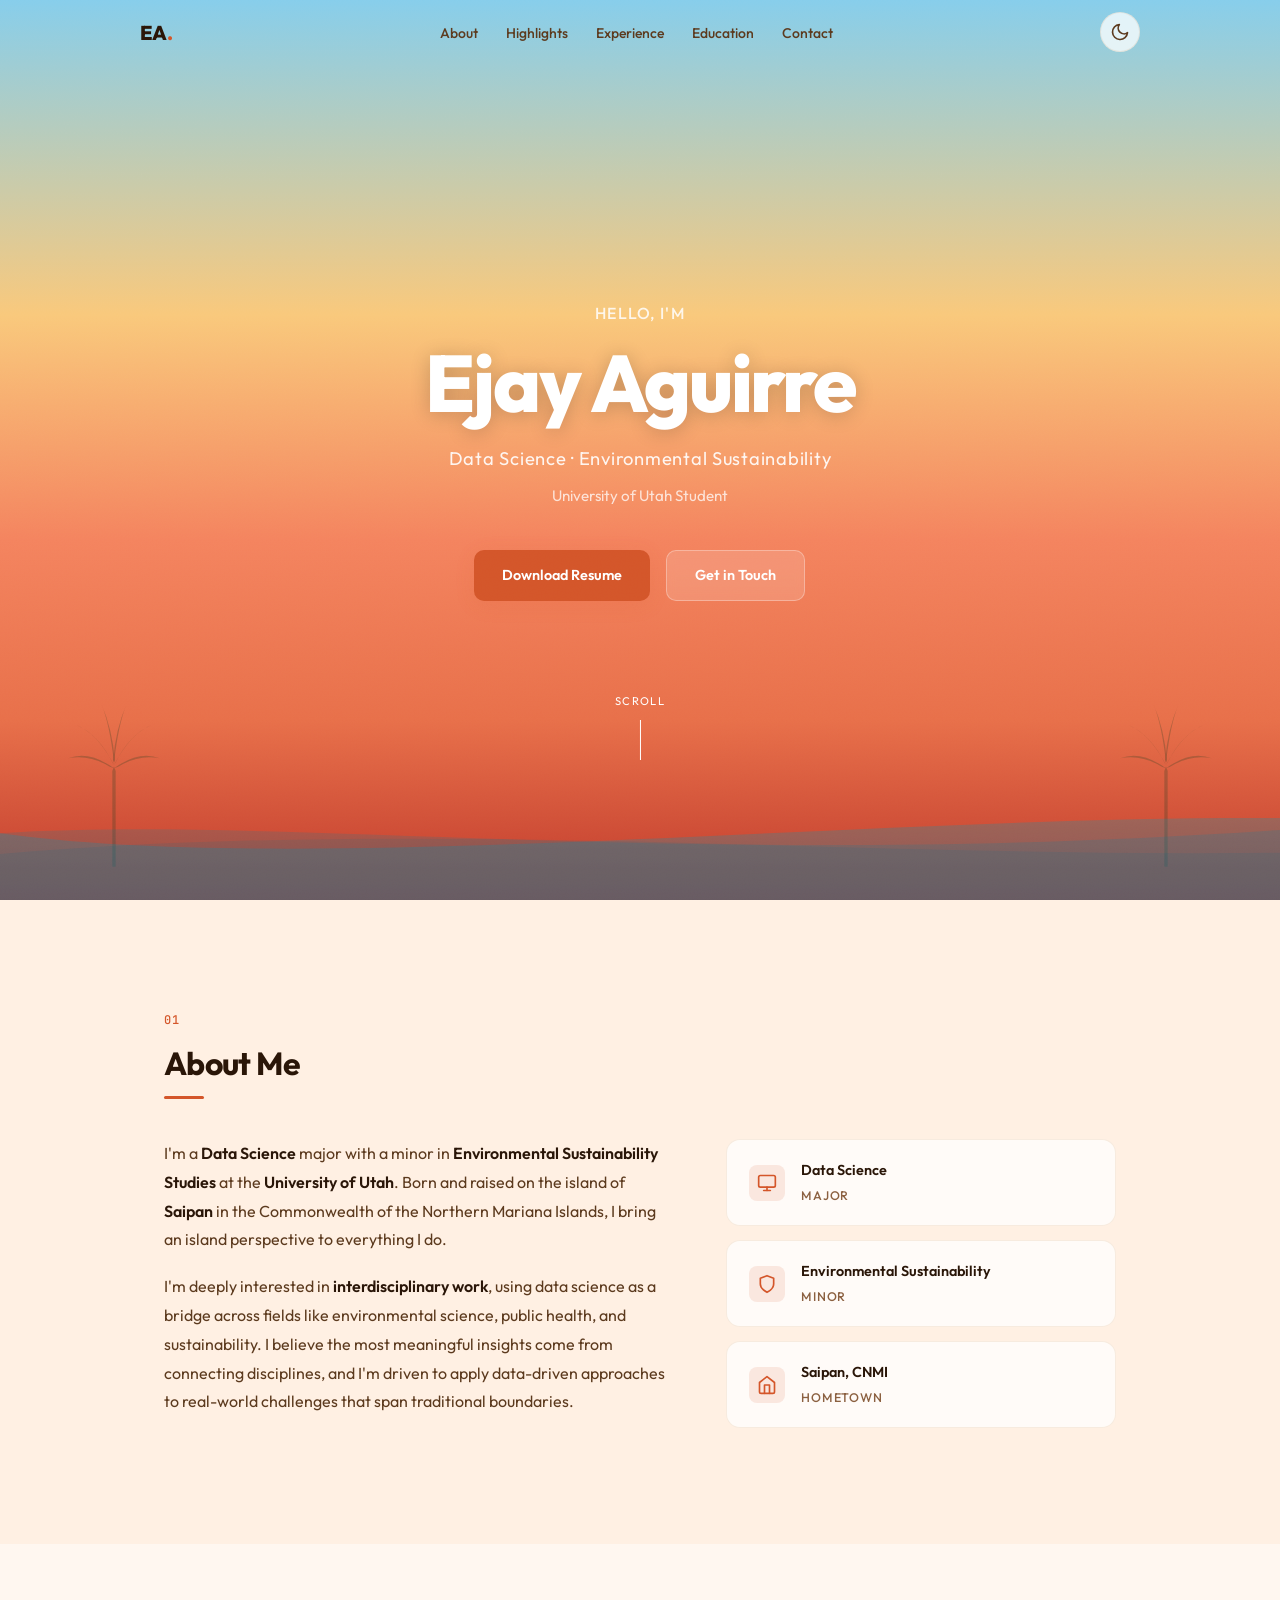
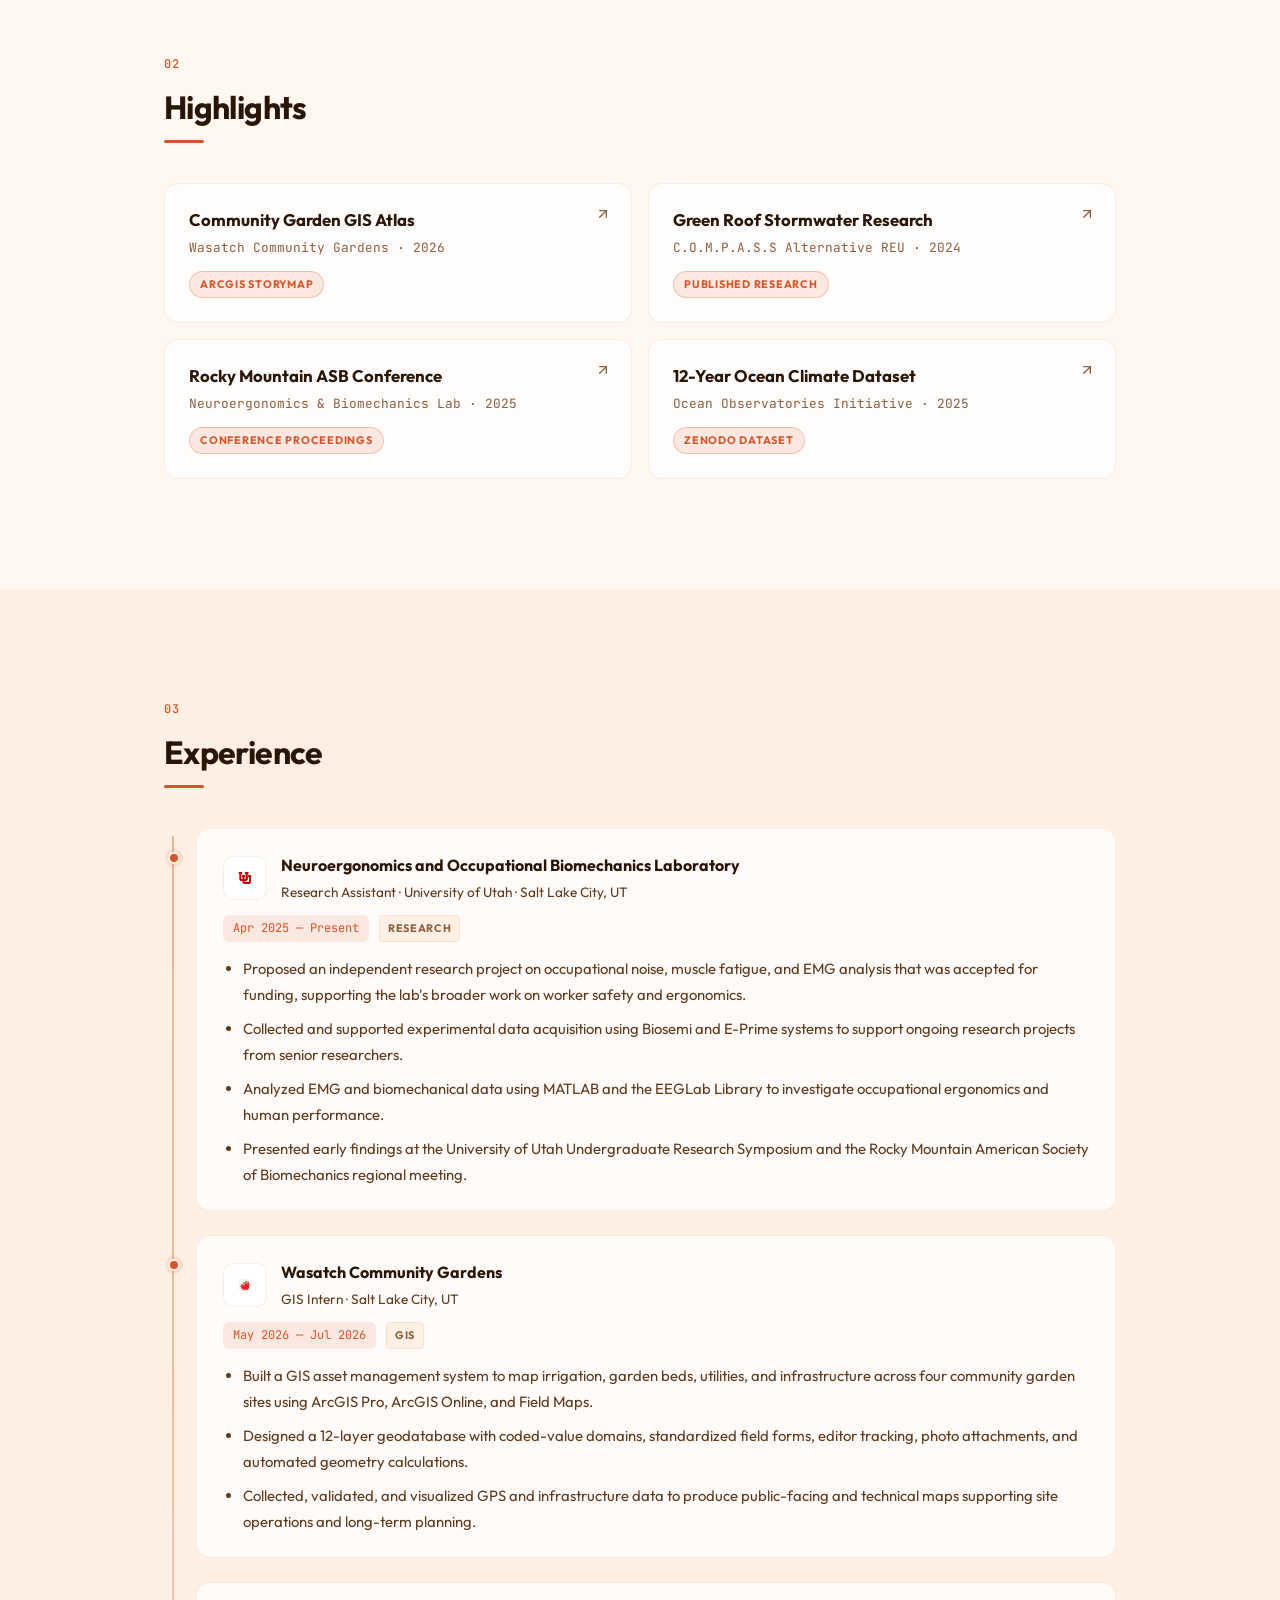
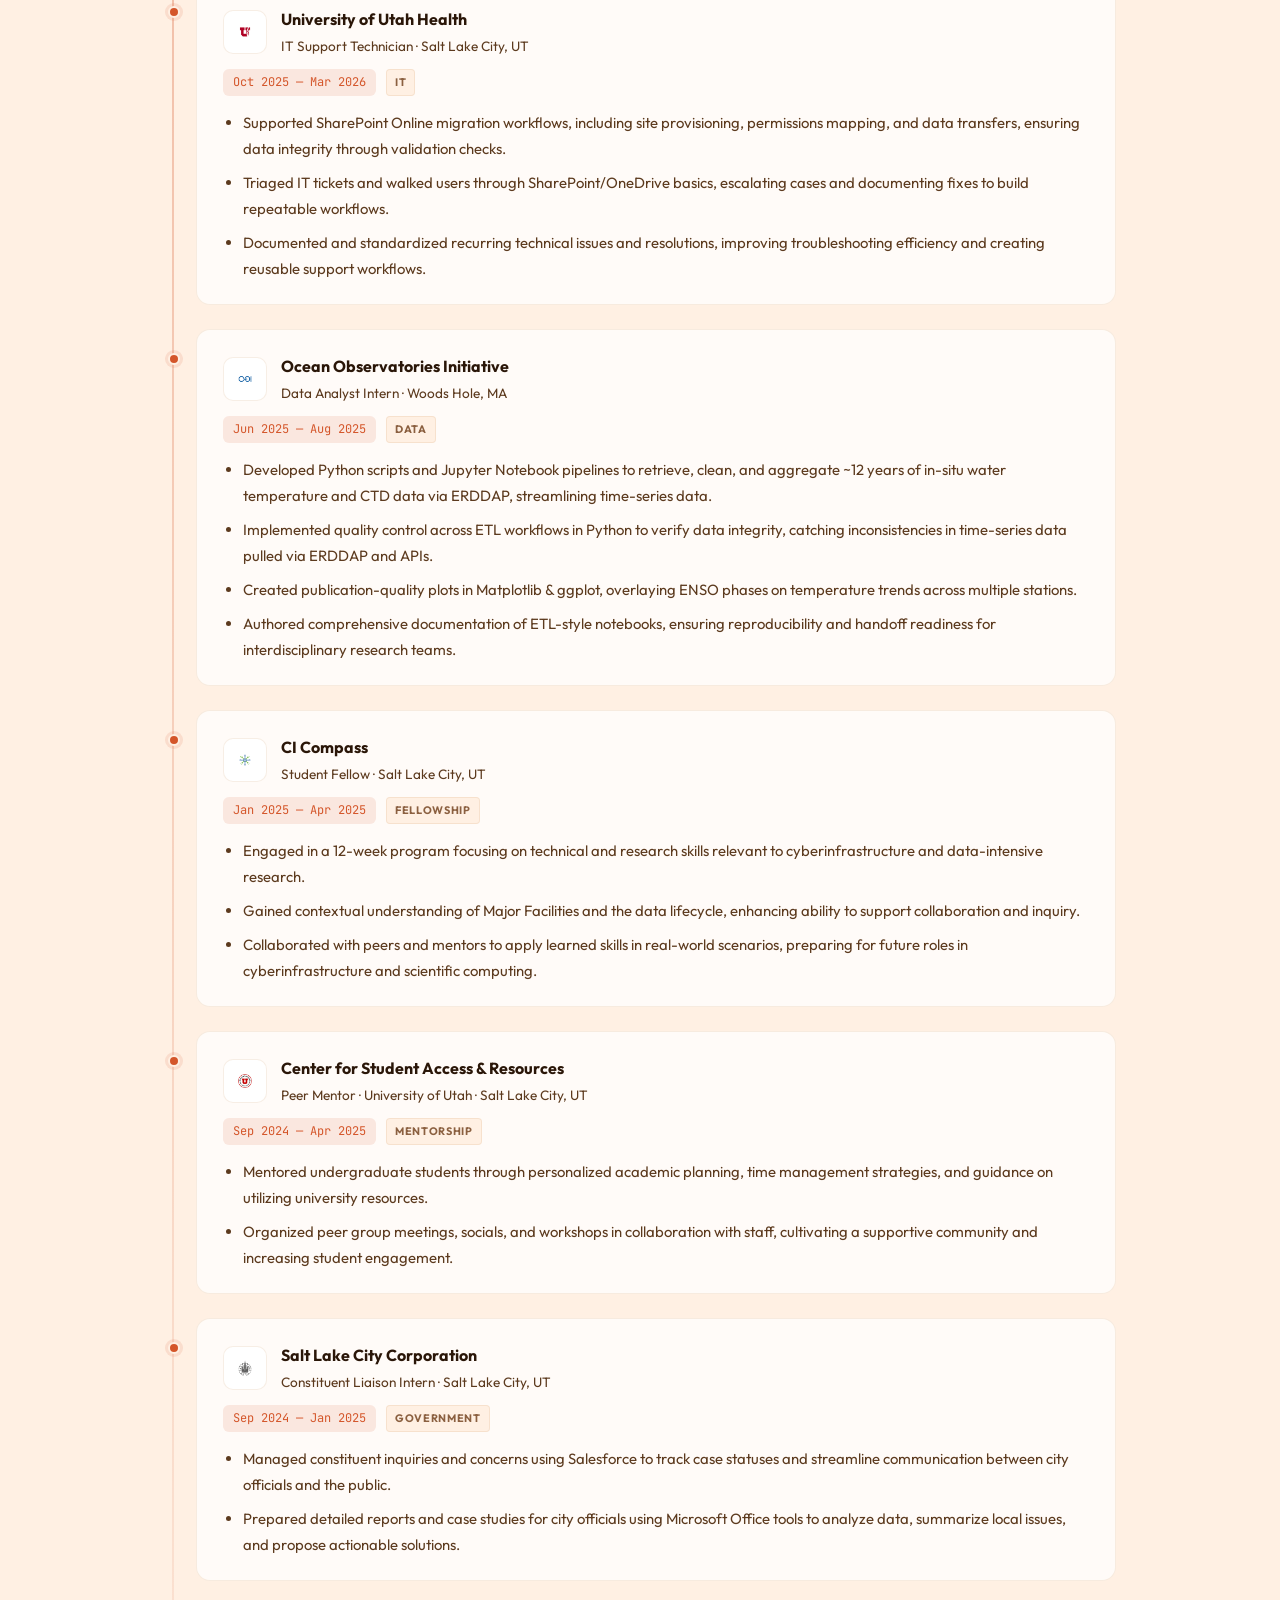
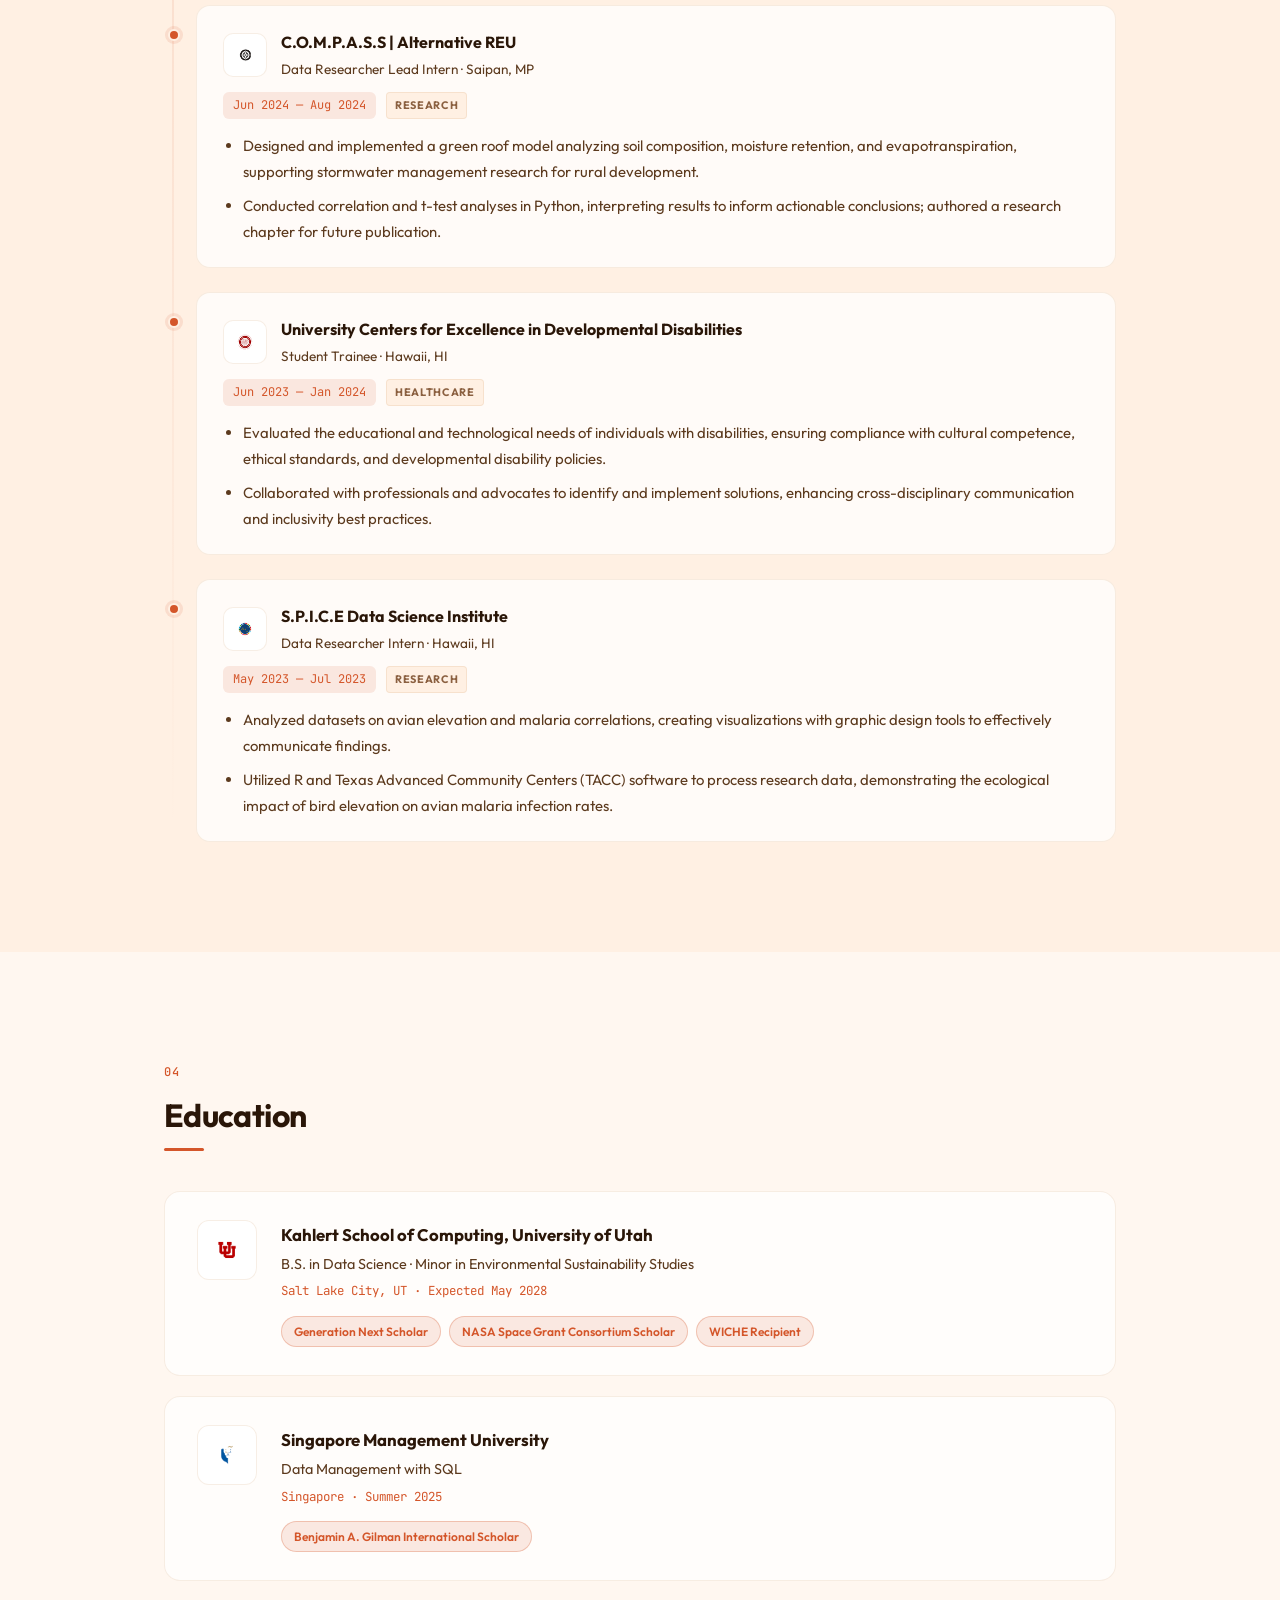
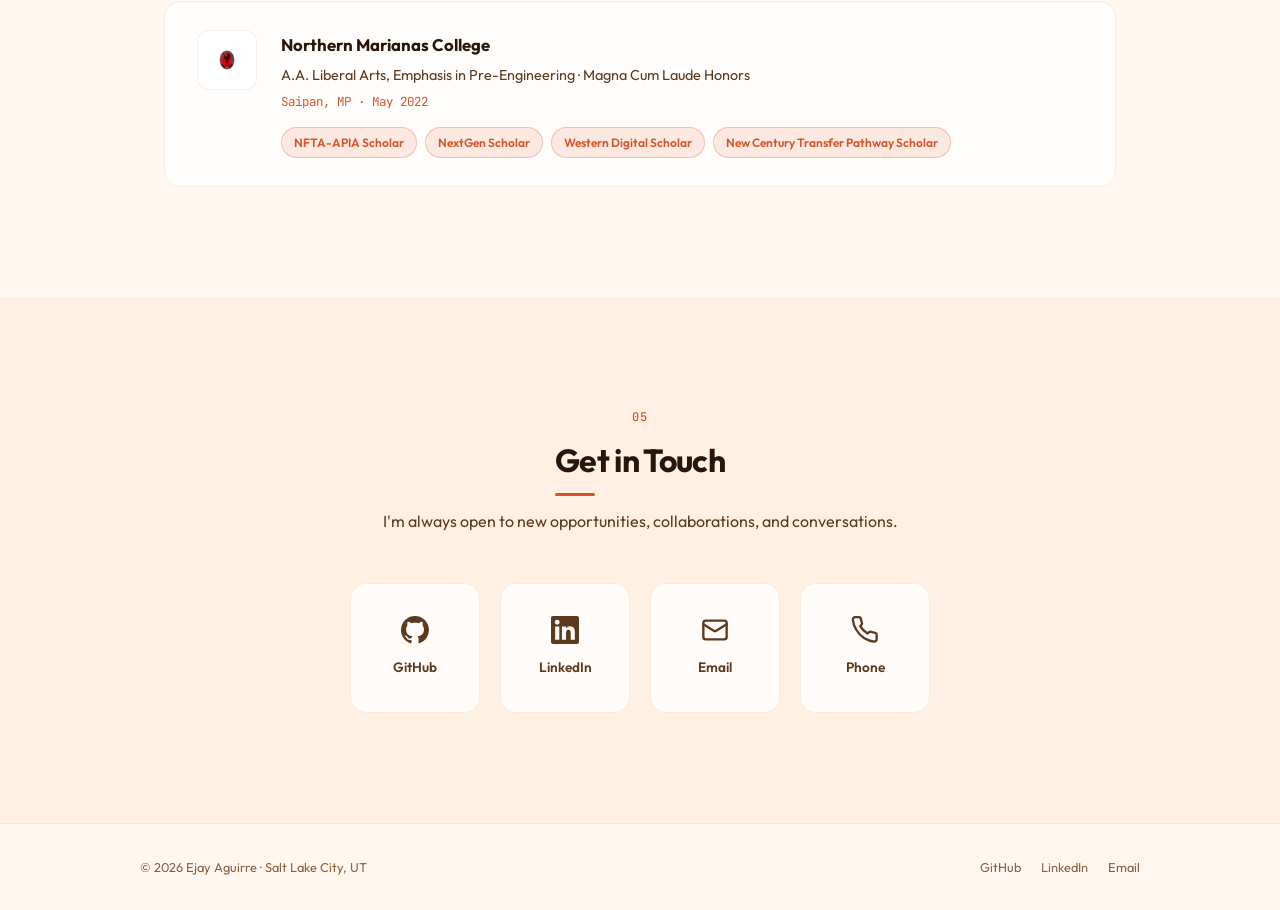
==== commit afd8fb43: "Highlights section update" ====
--- a/index.html
+++ b/index.html
@@ -28,7 +28,7 @@
       <a href="#hero" class="nav-logo">EA<span class="accent">.</span></a>
       <ul class="nav-links" role="list">
         <li><a href="#about">About</a></li>
-        <li><a href="#achievements">Achievements</a></li>
+        <li><a href="#achievements">Highlights</a></li>
         <li><a href="#experience">Experience</a></li>
         <li><a href="#education">Education</a></li>
         <li><a href="#contact">Contact</a></li>
@@ -57,7 +57,7 @@
   <div id="mobile-menu" class="mobile-menu" role="dialog" aria-label="Mobile navigation">
     <ul role="list">
       <li><a href="#about">About</a></li>
-      <li><a href="#achievements">Achievements</a></li>
+      <li><a href="#achievements">Highlights</a></li>
       <li><a href="#experience">Experience</a></li>
       <li><a href="#education">Education</a></li>
       <li><a href="#contact">Contact</a></li>
@@ -152,112 +152,52 @@
     </div>
   </section>
 
-  <!-- ===== Achievements ===== -->
-  <section id="achievements" class="section achievements" aria-label="Key achievements">
+  <!-- ===== Highlights ===== -->
+  <section id="achievements" class="section achievements" aria-label="Highlights">
     <div class="container">
       <p class="section-number">02</p>
-      <h2 class="section-title">Achievements</h2>
+      <h2 class="section-title">Highlights</h2>
       <div class="achievements-grid">
 
-        <div class="achievement-item">
-          <div class="achievement-icon" aria-hidden="true">
-            <svg width="18" height="18" viewBox="0 0 24 24" fill="none" stroke="currentColor" stroke-width="2" stroke-linecap="round" stroke-linejoin="round"><circle cx="12" cy="8" r="6"/><path d="M15.477 12.89 17 22l-5-3-5 3 1.523-9.11"/></svg>
-          </div>
+        <a href="https://storymaps.arcgis.com/stories/f41eeceae7344bdc9fad9366c689debc"
+           target="_blank" rel="noopener" class="achievement-item achievement-link">
           <div class="achievement-body">
-            <p class="achievement-headline">Independent Research Project Accepted for Funding</p>
-            <p class="achievement-sub">Neuroergonomics &amp; Occupational Biomechanics Lab · Apr 2025</p>
-          </div>
-        </div>
-
-        <div class="achievement-item">
-          <div class="achievement-icon" aria-hidden="true">
-            <svg width="18" height="18" viewBox="0 0 24 24" fill="none" stroke="currentColor" stroke-width="2" stroke-linecap="round" stroke-linejoin="round"><polygon points="12 2 15.09 8.26 22 9.27 17 14.14 18.18 21.02 12 17.77 5.82 21.02 7 14.14 2 9.27 8.91 8.26 12 2"/></svg>
-          </div>
+            <p class="achievement-headline">Community Garden GIS Atlas</p>
+            <p class="achievement-sub">Wasatch Community Gardens · 2026</p>
+          </div>
+          <span class="achievement-source">ArcGIS StoryMap</span>
+          <svg class="achievement-arrow" width="16" height="16" viewBox="0 0 24 24" fill="none" stroke="currentColor" stroke-width="2" stroke-linecap="round" stroke-linejoin="round" aria-hidden="true"><line x1="7" y1="17" x2="17" y2="7"/><polyline points="7 7 17 7 17 17"/></svg>
+        </a>
+
+        <a href="https://pdxscholar.library.pdx.edu/altreu_projects/17"
+           target="_blank" rel="noopener" class="achievement-item achievement-link">
           <div class="achievement-body">
-            <p class="achievement-headline">Presented at UofU Undergraduate Research Symposium &amp; Rocky Mountain ASB</p>
-            <p class="achievement-sub">Neuroergonomics &amp; Occupational Biomechanics Lab · 2025</p>
-          </div>
-        </div>
-
-        <div class="achievement-item">
-          <div class="achievement-icon" aria-hidden="true">
-            <svg width="18" height="18" viewBox="0 0 24 24" fill="none" stroke="currentColor" stroke-width="2" stroke-linecap="round" stroke-linejoin="round"><polygon points="1 6 1 22 8 18 16 22 23 18 23 2 16 6 8 2 1 6"/><line x1="8" y1="2" x2="8" y2="18"/><line x1="16" y1="6" x2="16" y2="22"/></svg>
-          </div>
+            <p class="achievement-headline">Green Roof Stormwater Research</p>
+            <p class="achievement-sub">C.O.M.P.A.S.S Alternative REU · 2024</p>
+          </div>
+          <span class="achievement-source">Published Research</span>
+          <svg class="achievement-arrow" width="16" height="16" viewBox="0 0 24 24" fill="none" stroke="currentColor" stroke-width="2" stroke-linecap="round" stroke-linejoin="round" aria-hidden="true"><line x1="7" y1="17" x2="17" y2="7"/><polyline points="7 7 17 7 17 17"/></svg>
+        </a>
+
+        <a href="https://drive.google.com/file/d/1c9spoJ9tmQm4bDDEuXzRy5mXmCir5XP3/view"
+           target="_blank" rel="noopener" class="achievement-item achievement-link">
           <div class="achievement-body">
-            <p class="achievement-headline">Built 12-Layer GIS Geodatabase Across 4 Community Garden Sites</p>
-            <p class="achievement-sub">Wasatch Community Gardens · May – Jul 2026</p>
-          </div>
-        </div>
-
-        <div class="achievement-item">
-          <div class="achievement-icon" aria-hidden="true">
-            <svg width="18" height="18" viewBox="0 0 24 24" fill="none" stroke="currentColor" stroke-width="2" stroke-linecap="round" stroke-linejoin="round"><path d="M21 10c0 7-9 13-9 13s-9-6-9-13a9 9 0 0 1 18 0z"/><circle cx="12" cy="10" r="3"/></svg>
-          </div>
+            <p class="achievement-headline">Rocky Mountain ASB Conference</p>
+            <p class="achievement-sub">Neuroergonomics &amp; Biomechanics Lab · 2025</p>
+          </div>
+          <span class="achievement-source">Conference Proceedings</span>
+          <svg class="achievement-arrow" width="16" height="16" viewBox="0 0 24 24" fill="none" stroke="currentColor" stroke-width="2" stroke-linecap="round" stroke-linejoin="round" aria-hidden="true"><line x1="7" y1="17" x2="17" y2="7"/><polyline points="7 7 17 7 17 17"/></svg>
+        </a>
+
+        <a href="https://zenodo.org/records/16921722"
+           target="_blank" rel="noopener" class="achievement-item achievement-link">
           <div class="achievement-body">
-            <p class="achievement-headline">Processed &amp; QC'd 12 Years of Ocean Temperature Data via ERDDAP</p>
-            <p class="achievement-sub">Ocean Observatories Initiative · Jun – Aug 2025</p>
-          </div>
-        </div>
-
-        <div class="achievement-item">
-          <div class="achievement-icon" aria-hidden="true">
-            <svg width="18" height="18" viewBox="0 0 24 24" fill="none" stroke="currentColor" stroke-width="2" stroke-linecap="round" stroke-linejoin="round"><line x1="18" y1="20" x2="18" y2="10"/><line x1="12" y1="20" x2="12" y2="4"/><line x1="6" y1="20" x2="6" y2="14"/></svg>
-          </div>
-          <div class="achievement-body">
-            <p class="achievement-headline">Created Publication-Quality ENSO Climate Visualizations</p>
+            <p class="achievement-headline">12-Year Ocean Climate Dataset</p>
             <p class="achievement-sub">Ocean Observatories Initiative · 2025</p>
           </div>
-        </div>
-
-        <div class="achievement-item">
-          <div class="achievement-icon" aria-hidden="true">
-            <svg width="18" height="18" viewBox="0 0 24 24" fill="none" stroke="currentColor" stroke-width="2" stroke-linecap="round" stroke-linejoin="round"><path d="M12 22s8-4 8-10V5l-8-3-8 3v7c0 6 8 10 8 10z"/></svg>
-          </div>
-          <div class="achievement-body">
-            <p class="achievement-headline">Designed Green Roof Stormwater Model for Rural Development</p>
-            <p class="achievement-sub">C.O.M.P.A.S.S Alternative REU · Jun – Aug 2024</p>
-          </div>
-        </div>
-
-        <div class="achievement-item">
-          <div class="achievement-icon" aria-hidden="true">
-            <svg width="18" height="18" viewBox="0 0 24 24" fill="none" stroke="currentColor" stroke-width="2" stroke-linecap="round" stroke-linejoin="round"><path d="M14 2H6a2 2 0 0 0-2 2v16a2 2 0 0 0 2 2h12a2 2 0 0 0 2-2V8z"/><polyline points="14 2 14 8 20 8"/><line x1="16" y1="13" x2="8" y2="13"/><line x1="16" y1="17" x2="8" y2="17"/></svg>
-          </div>
-          <div class="achievement-body">
-            <p class="achievement-headline">Co-authored Research Chapter for Future Publication</p>
-            <p class="achievement-sub">C.O.M.P.A.S.S Alternative REU · 2024</p>
-          </div>
-        </div>
-
-        <div class="achievement-item">
-          <div class="achievement-icon" aria-hidden="true">
-            <svg width="18" height="18" viewBox="0 0 24 24" fill="none" stroke="currentColor" stroke-width="2" stroke-linecap="round" stroke-linejoin="round"><circle cx="12" cy="12" r="10"/><line x1="2" y1="12" x2="22" y2="12"/><path d="M12 2a15.3 15.3 0 0 1 4 10 15.3 15.3 0 0 1-4 10 15.3 15.3 0 0 1-4-10 15.3 15.3 0 0 1 4-10z"/></svg>
-          </div>
-          <div class="achievement-body">
-            <p class="achievement-headline">Awarded Benjamin A. Gilman International Scholarship</p>
-            <p class="achievement-sub">Singapore Management University · Summer 2025</p>
-          </div>
-        </div>
-
-        <div class="achievement-item">
-          <div class="achievement-icon" aria-hidden="true">
-            <svg width="18" height="18" viewBox="0 0 24 24" fill="none" stroke="currentColor" stroke-width="2" stroke-linecap="round" stroke-linejoin="round"><path d="M22 16.92v3a2 2 0 0 1-2.18 2 19.79 19.79 0 0 1-8.63-3.07A19.5 19.5 0 0 1 4.69 12 19.79 19.79 0 0 1 1.61 3.37 2 2 0 0 1 3.58 1h3a2 2 0 0 1 2 1.72 12.84 12.84 0 0 0 .7 2.81 2 2 0 0 1-.45 2.11L7.91 8.7a16 16 0 0 0 6.29 6.29l.92-1.06a2 2 0 0 1 2.11-.45c.9.34 1.85.57 2.81.7A2 2 0 0 1 22 16.92z"/></svg>
-          </div>
-          <div class="achievement-body">
-            <p class="achievement-headline">Named NASA Space Grant Consortium Scholar</p>
-            <p class="achievement-sub">University of Utah · 2024 – Present</p>
-          </div>
-        </div>
-
-        <div class="achievement-item">
-          <div class="achievement-icon" aria-hidden="true">
-            <svg width="18" height="18" viewBox="0 0 24 24" fill="none" stroke="currentColor" stroke-width="2" stroke-linecap="round" stroke-linejoin="round"><rect x="2" y="3" width="20" height="14" rx="2"/><line x1="8" y1="21" x2="16" y2="21"/><line x1="12" y1="17" x2="12" y2="21"/></svg>
-          </div>
-          <div class="achievement-body">
-            <p class="achievement-headline">Graduated Magna Cum Laude — A.A. Liberal Arts, Pre-Engineering</p>
-            <p class="achievement-sub">Northern Marianas College · May 2022</p>
-          </div>
-        </div>
+          <span class="achievement-source">Zenodo Dataset</span>
+          <svg class="achievement-arrow" width="16" height="16" viewBox="0 0 24 24" fill="none" stroke="currentColor" stroke-width="2" stroke-linecap="round" stroke-linejoin="round" aria-hidden="true"><line x1="7" y1="17" x2="17" y2="7"/><polyline points="7 7 17 7 17 17"/></svg>
+        </a>
 
       </div>
     </div>
--- a/style.css
+++ b/style.css
@@ -394,30 +394,66 @@
 
 /* ---------- Achievements Section ---------- */
 .achievements { background: var(--bg-primary); }
-.achievements-grid { display: grid; grid-template-columns: 1fr 1fr; gap: 14px; }
-
+.achievements-grid { display: grid; grid-template-columns: 1fr 1fr; gap: 16px; }
+
+/* Linked highlight card */
 .achievement-item {
+  text-decoration: none;
+  cursor: pointer;
   background: var(--bg-card);
   border: 1px solid var(--border-subtle);
-  border-radius: 12px;
-  padding: 16px 20px;
-  display: flex; align-items: flex-start; gap: 14px;
-  transition: all var(--transition-fast);
-}
-.achievement-item:hover { background: var(--bg-card-hover); border-color: var(--border-hover); transform: translateY(-2px); box-shadow: 0 6px 24px var(--accent-soft); }
-
-.achievement-icon {
+  border-radius: 14px;
+  padding: 24px 56px 24px 24px; /* right padding leaves room for arrow */
+  display: flex; flex-direction: column; gap: 12px;
+  position: relative;
+  transition: all var(--transition-fast);
+  color: inherit;
+}
+.achievement-item:hover {
+  background: var(--bg-card-hover);
+  border-color: var(--border-hover);
+  transform: translateY(-3px);
+  box-shadow: 0 8px 28px var(--accent-soft);
+}
+
+.achievement-body { flex: 1; min-width: 0; }
+.achievement-headline {
+  font-size: 1.05rem;
+  font-weight: 700;
+  color: var(--text-primary);
+  line-height: 1.4;
+  margin-bottom: 5px;
+}
+.achievement-sub {
+  font-size: 0.8rem;
+  color: var(--text-muted);
+  font-family: var(--font-mono);
+}
+
+.achievement-source {
+  display: inline-block;
+  align-self: flex-start;
+  font-size: 0.68rem;
+  font-weight: 700;
+  text-transform: uppercase;
+  letter-spacing: 0.07em;
+  color: var(--accent);
+  background: var(--accent-soft);
+  border: 1px solid var(--accent-glow);
+  padding: 3px 10px;
+  border-radius: 20px;
+}
+.achievement-arrow {
+  position: absolute;
+  top: 22px; right: 20px;
+  color: var(--text-muted);
   flex-shrink: 0;
-  width: 34px; height: 34px;
-  background: var(--accent-soft);
-  border-radius: 8px;
-  display: flex; align-items: center; justify-content: center;
+  transition: transform var(--transition-fast), color var(--transition-fast);
+}
+.achievement-item:hover .achievement-arrow {
+  transform: translate(3px, -3px);
   color: var(--accent);
-  margin-top: 1px;
-}
-.achievement-body { flex: 1; min-width: 0; }
-.achievement-headline { font-size: 0.95rem; font-weight: 600; color: var(--text-primary); line-height: 1.45; margin-bottom: 4px; }
-.achievement-sub { font-size: 0.8rem; color: var(--text-muted); font-family: var(--font-mono); }
+}
 
 /* ---------- Experience / Timeline Section ---------- */
 .experience { background: var(--bg-secondary); }
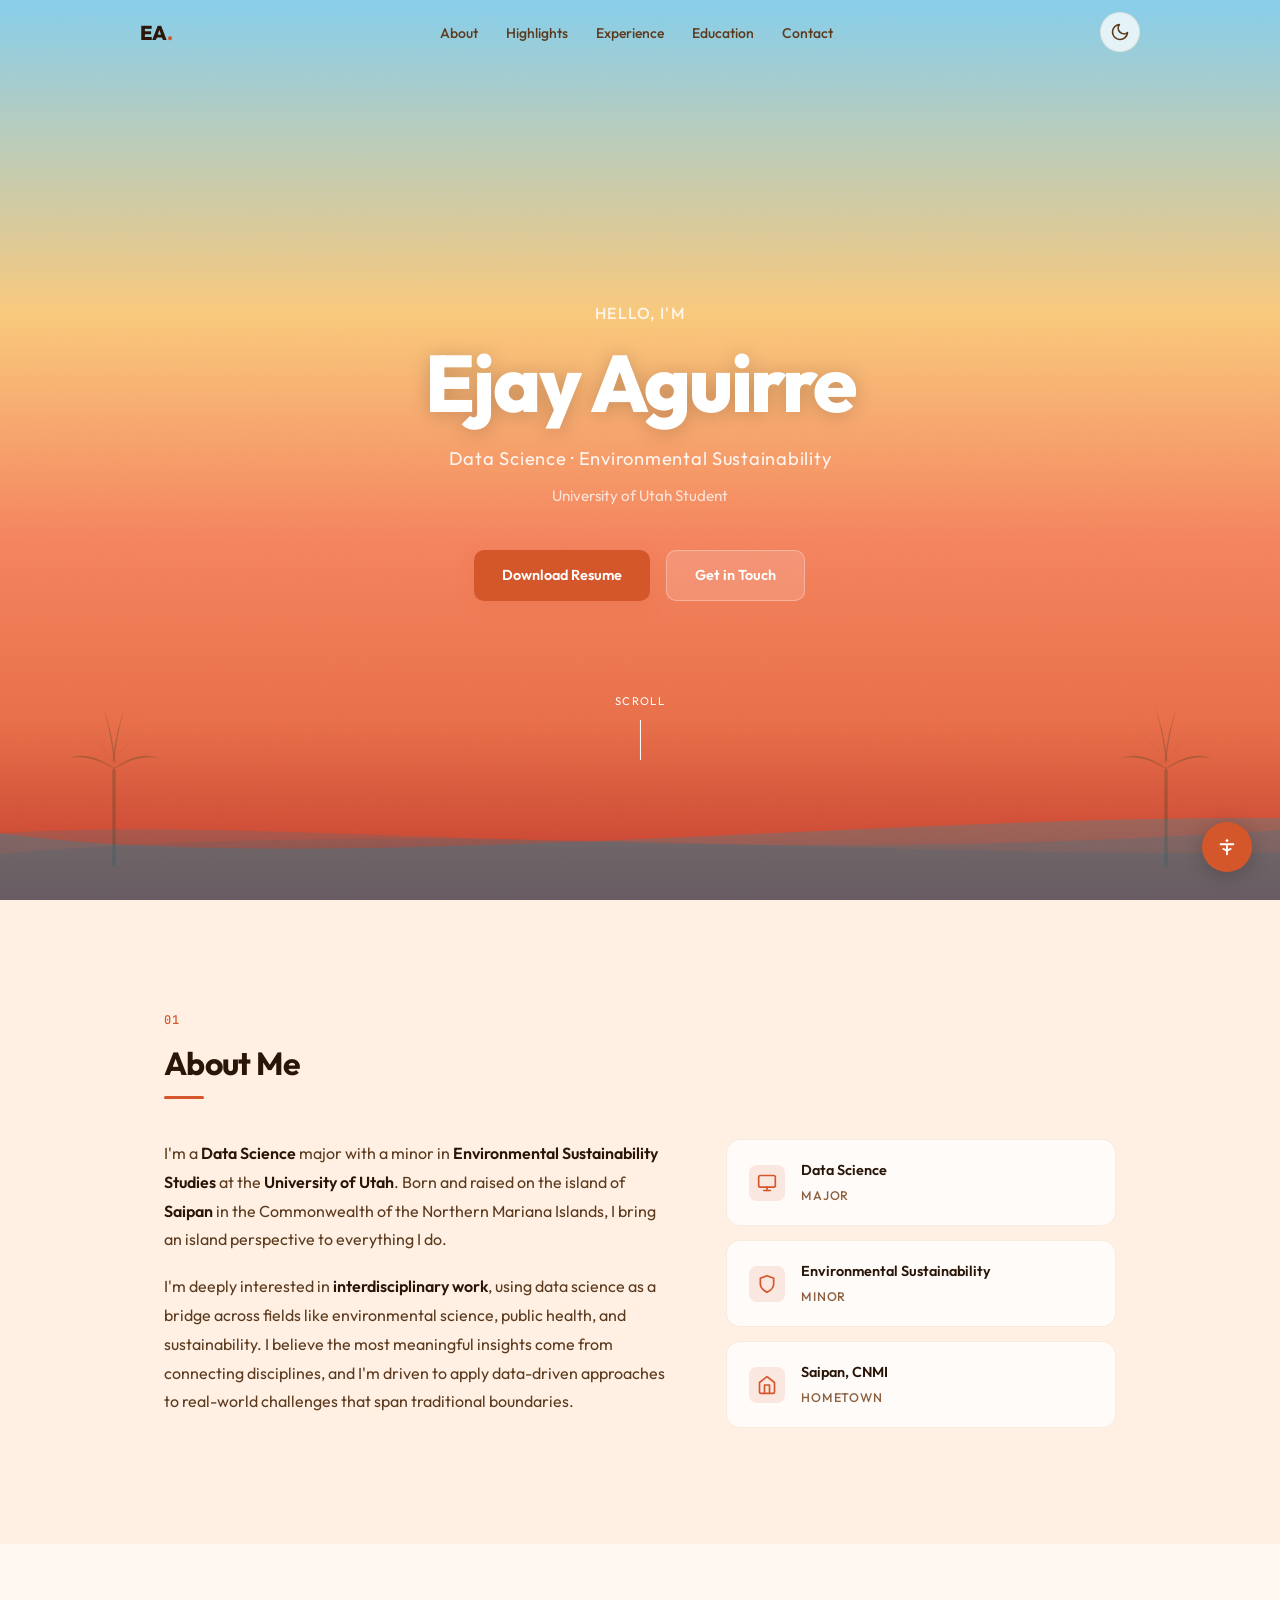
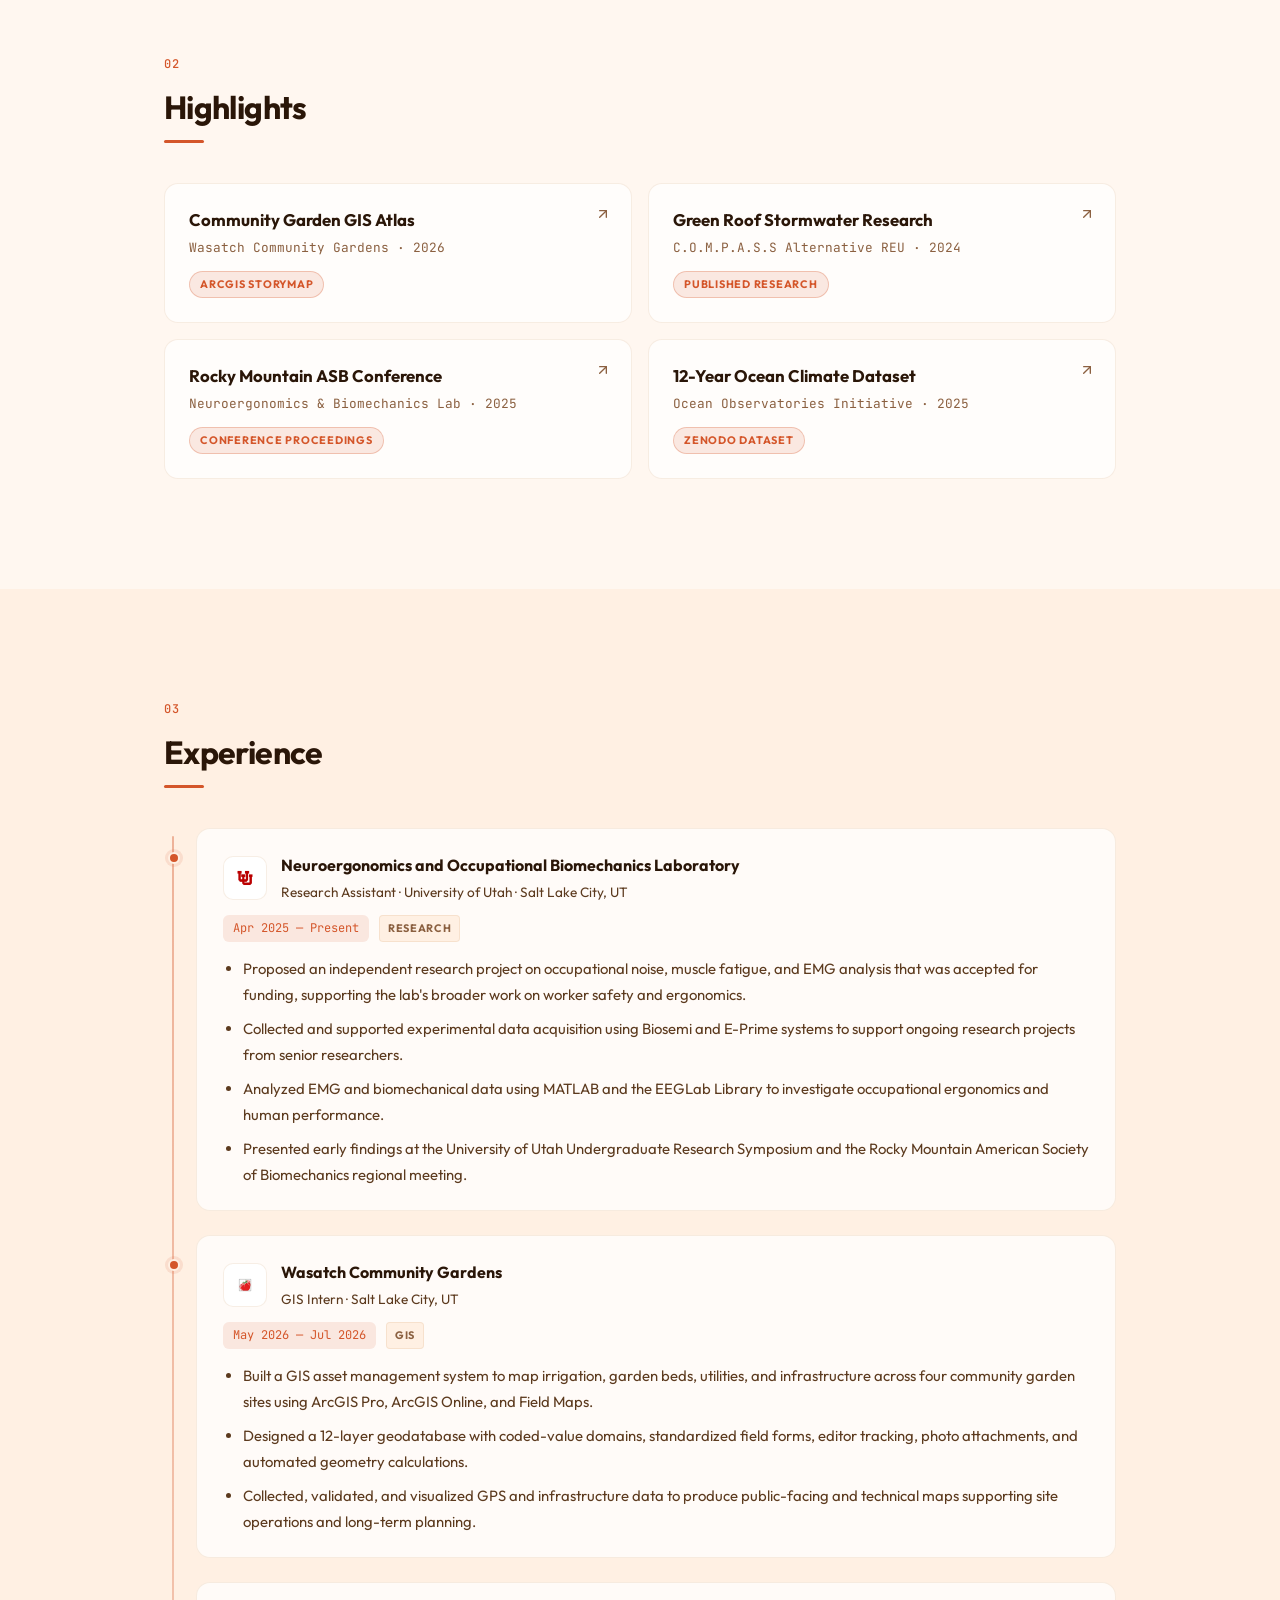
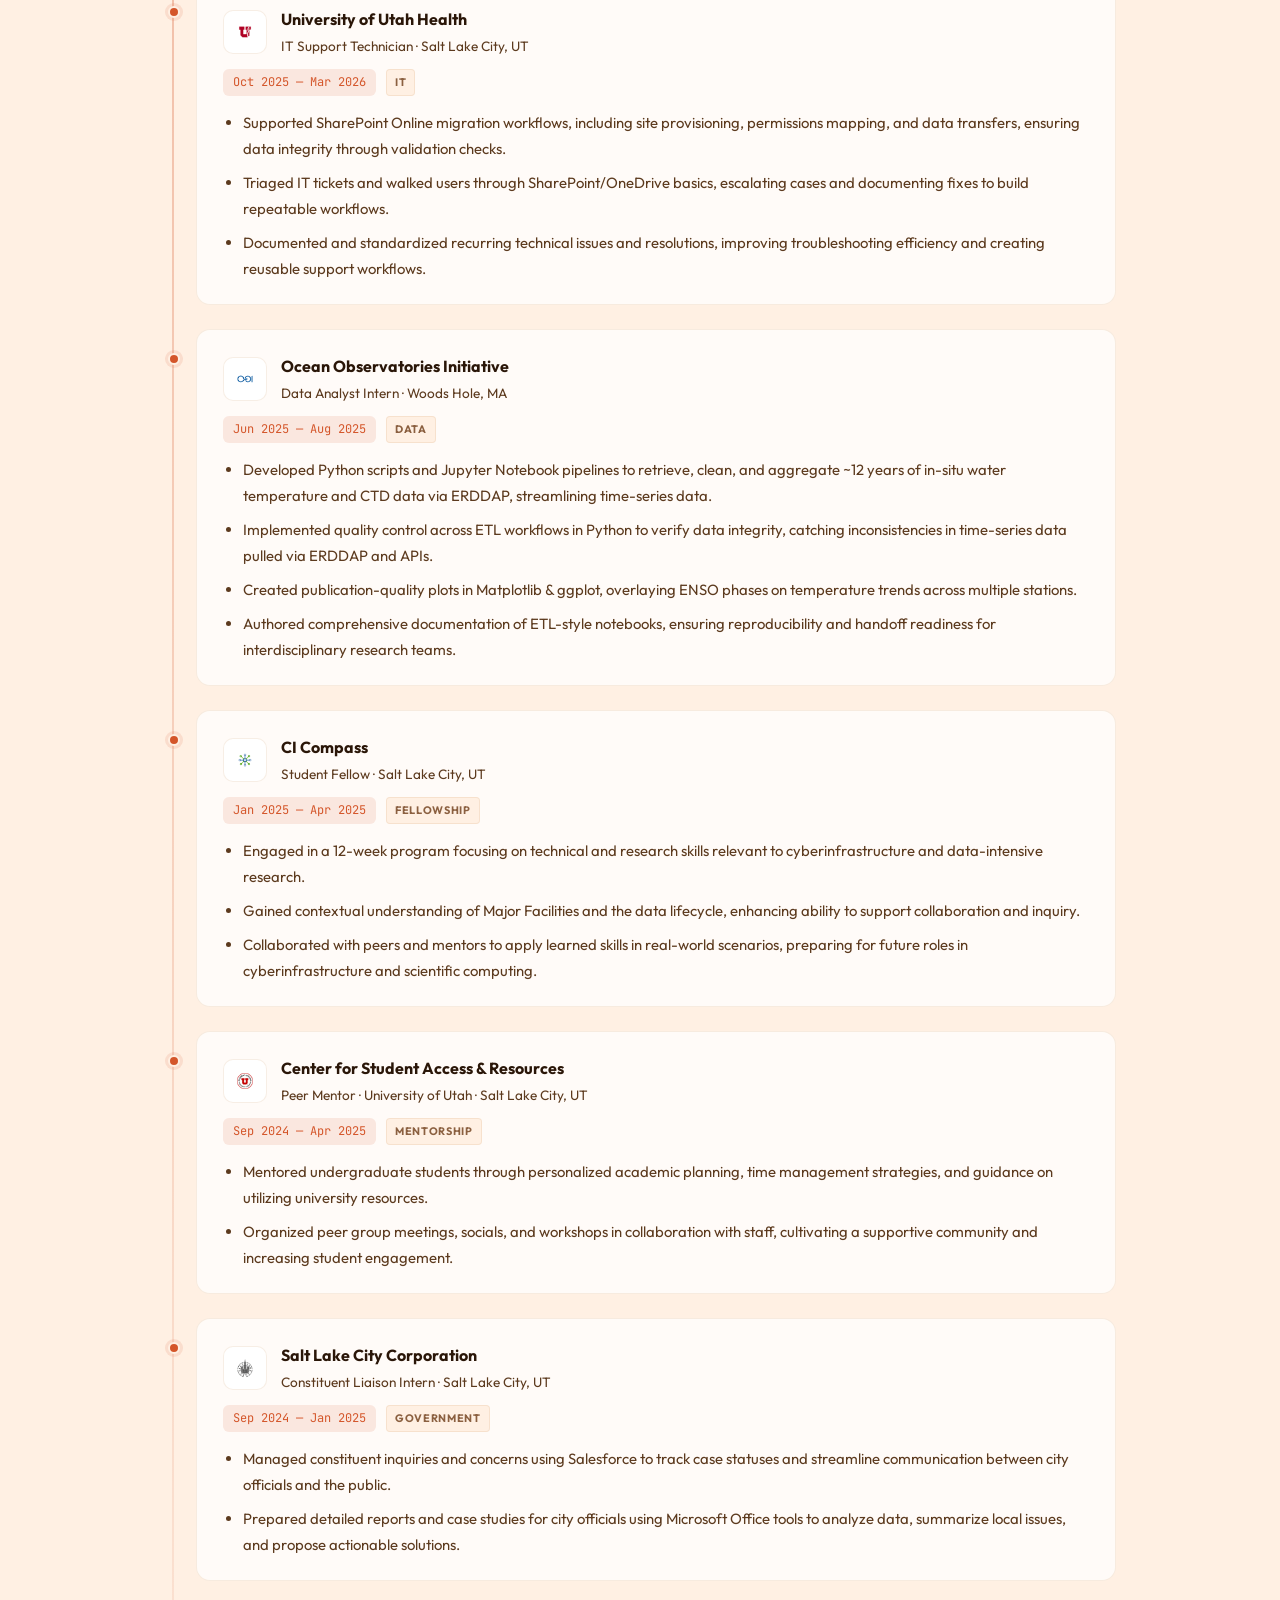
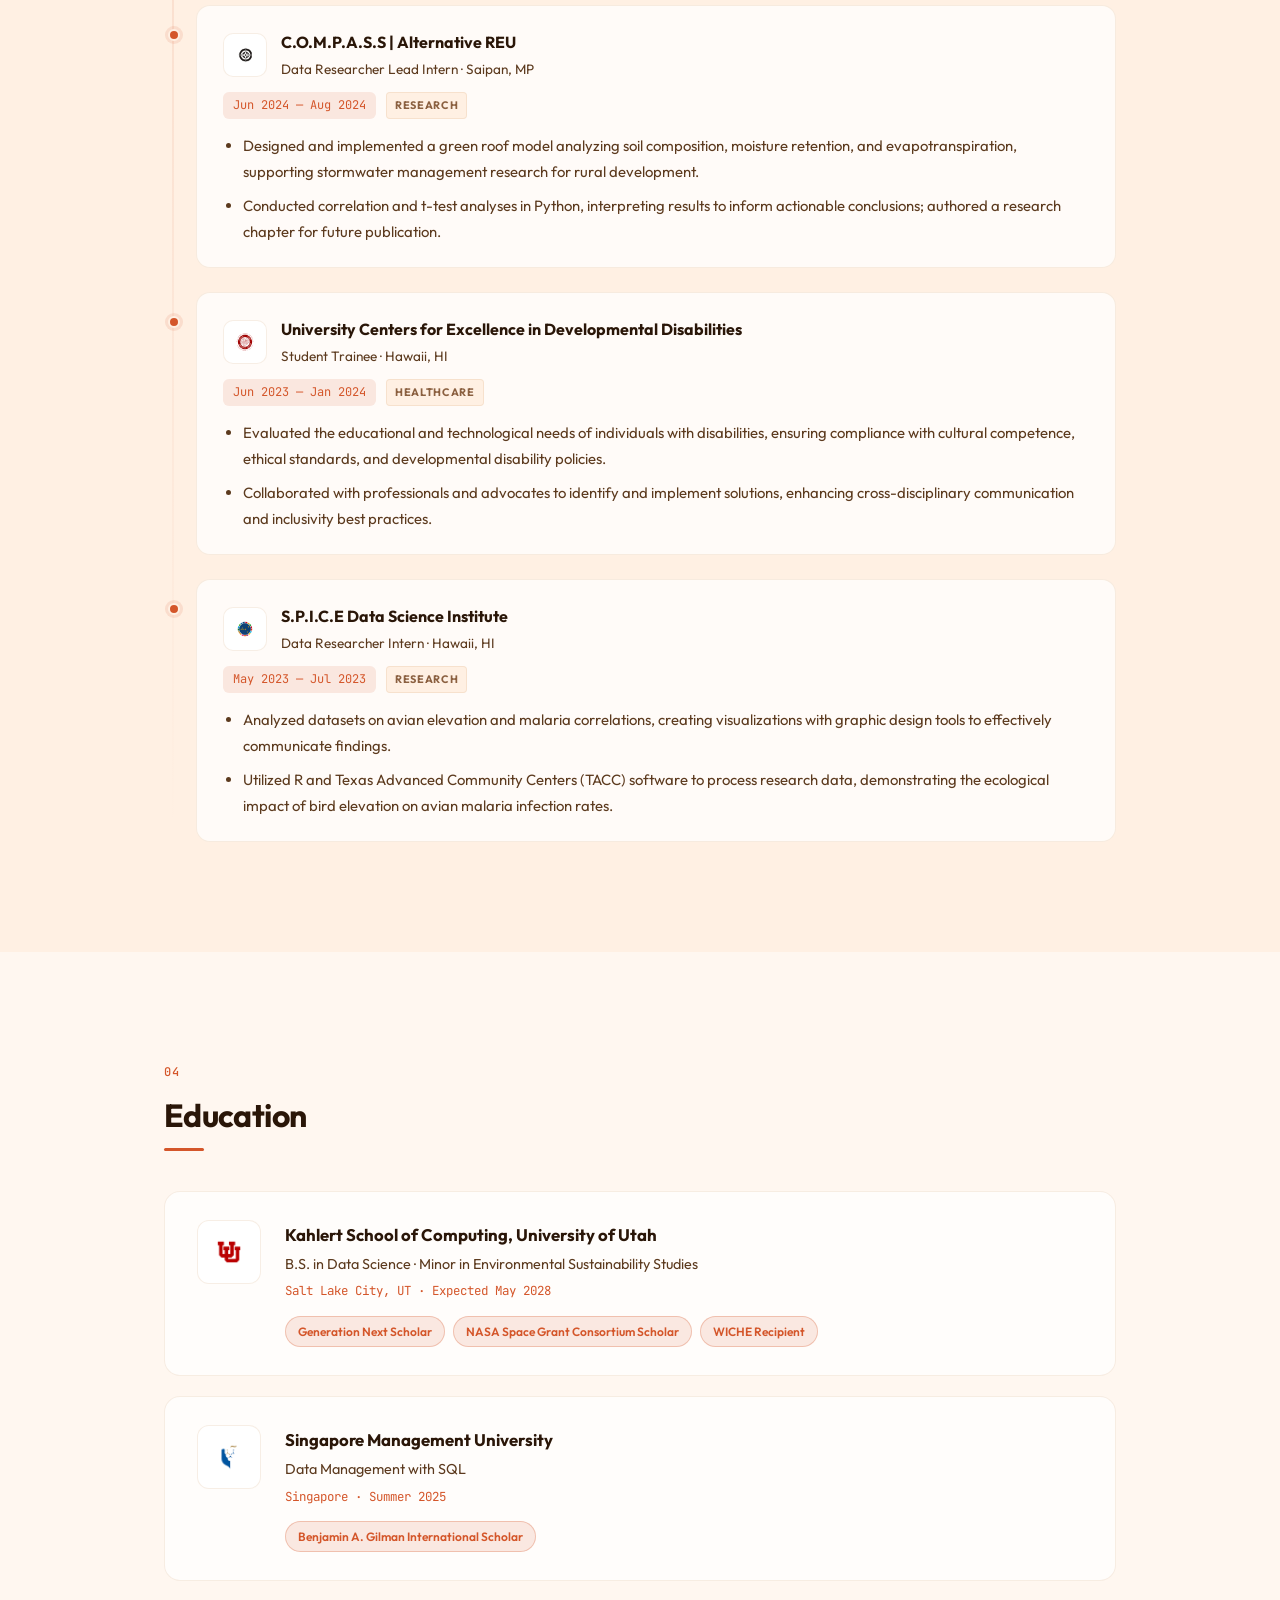
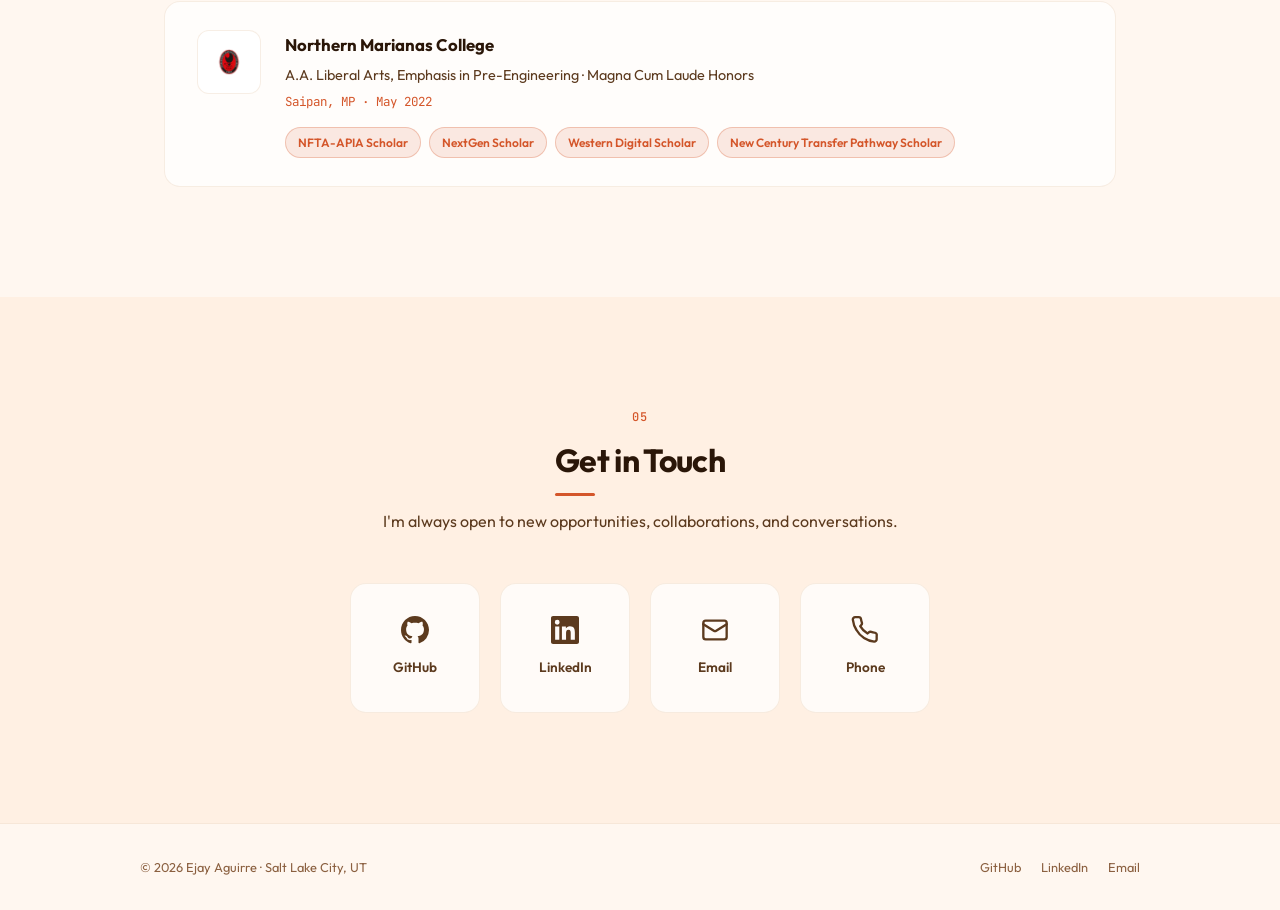
==== commit 7ada6d1a: "Fix logos and add accessibility panel" ====
--- a/index.html
+++ b/index.html
@@ -549,6 +549,41 @@
     </div>
   </footer>
 
+  <!-- ===== Accessibility Panel ===== -->
+  <div id="a11y-panel" class="a11y-panel" role="dialog" aria-label="Accessibility options" aria-hidden="true">
+    <div class="a11y-panel-header">
+      <h3>Accessibility</h3>
+      <button id="a11y-close" class="a11y-close" aria-label="Close accessibility panel">✕</button>
+    </div>
+    <div class="a11y-row">
+      <span class="a11y-label">Text Size</span>
+      <div class="a11y-font-btns" role="group" aria-label="Text size options">
+        <button class="a11y-font-btn" id="font-sm" aria-label="Small text">A−</button>
+        <button class="a11y-font-btn active" id="font-md" aria-label="Default text">A</button>
+        <button class="a11y-font-btn" id="font-lg" aria-label="Large text">A+</button>
+      </div>
+    </div>
+    <div class="a11y-row">
+      <span class="a11y-label">High Contrast</span>
+      <button id="contrast-toggle" class="a11y-toggle" role="switch" aria-checked="false" aria-label="Toggle high contrast">
+        <span class="a11y-toggle-track"><span class="a11y-toggle-thumb"></span></span>
+      </button>
+    </div>
+    <div class="a11y-row">
+      <span class="a11y-label">Reduce Motion</span>
+      <button id="motion-toggle" class="a11y-toggle" role="switch" aria-checked="false" aria-label="Toggle reduce motion">
+        <span class="a11y-toggle-track"><span class="a11y-toggle-thumb"></span></span>
+      </button>
+    </div>
+  </div>
+
+  <button id="a11y-btn" class="a11y-btn" aria-label="Open accessibility options" aria-expanded="false" aria-controls="a11y-panel">
+    <svg width="22" height="22" viewBox="0 0 24 24" fill="none" stroke="currentColor" stroke-width="2" stroke-linecap="round" stroke-linejoin="round" aria-hidden="true">
+      <circle cx="12" cy="5" r="1.5" fill="currentColor" stroke="none"/>
+      <path d="M5 9h14M12 9v11M8 14l4 2 4-2"/>
+    </svg>
+  </button>
+
   <script src="script.js"></script>
 </body>
 </html>
--- a/style.css
+++ b/style.css
@@ -91,7 +91,7 @@
   color: var(--text-primary);
   line-height: 1.75;
   overflow-x: hidden;
-  font-size: 17px;
+  font-size: calc(17px * var(--font-size-scale, 1));
 }
 
 a { color: inherit; text-decoration: none; }
@@ -497,9 +497,10 @@
   width: 44px; height: 44px;
   border-radius: 10px;
   object-fit: contain;
-  padding: 4px;
+  padding: 1px;
   background: var(--bg-card-hover);
   border: 1px solid var(--border-subtle);
+  overflow: hidden;
 }
 .timeline-org  { font-size: 1rem; font-weight: 700; color: var(--text-primary); margin-bottom: 2px; }
 .timeline-role { font-size: 0.85rem; color: var(--text-secondary); }
@@ -534,15 +535,15 @@
 
 .edu-logo-wrap {
   flex-shrink: 0;
-  width: 60px; height: 60px;
+  width: 64px; height: 64px;
   border-radius: 12px;
   border: 1px solid var(--border-subtle);
   background: var(--bg-card-hover);
   display: flex; align-items: center; justify-content: center;
   overflow: hidden;
-  padding: 6px;
-}
-.edu-logo { width: 48px; height: 48px; object-fit: contain; }
+  padding: 1px;
+}
+.edu-logo { width: 100%; height: 100%; object-fit: contain; display: block; }
 
 .edu-body { flex: 1; }
 .edu-body h3 { font-size: 1.05rem; font-weight: 700; margin-bottom: 4px; color: var(--text-primary); }
@@ -601,6 +602,157 @@
   .highlight-card { padding: 14px 18px; }
   .hero-palm { display: none; }
   .timeline-title-row { flex-direction: column; align-items: flex-start; gap: 10px; }
-  .edu-logo-wrap { width: 48px; height: 48px; }
-  .edu-logo { width: 36px; height: 36px; }
-}
+  .edu-logo-wrap { width: 52px; height: 52px; }
+}
+
+/* ============================================================
+   Accessibility Panel
+   ============================================================ */
+
+/* Floating trigger button */
+.a11y-btn {
+  position: fixed;
+  bottom: 28px;
+  right: 28px;
+  z-index: 1500;
+  width: 50px; height: 50px;
+  border-radius: 50%;
+  background: var(--accent);
+  color: #fff;
+  border: none;
+  cursor: pointer;
+  display: flex; align-items: center; justify-content: center;
+  box-shadow: 0 4px 20px rgba(0,0,0,0.2);
+  transition: transform var(--transition-fast), box-shadow var(--transition-fast);
+}
+.a11y-btn:hover { transform: scale(1.1); box-shadow: 0 6px 28px rgba(0,0,0,0.28); }
+.a11y-btn:focus-visible { outline: 3px solid var(--accent); outline-offset: 4px; }
+
+/* Panel */
+.a11y-panel {
+  position: fixed;
+  bottom: 90px;
+  right: 28px;
+  z-index: 1490;
+  width: 260px;
+  background: var(--nav-bg-scroll);
+  backdrop-filter: blur(20px); -webkit-backdrop-filter: blur(20px);
+  border: 1px solid var(--border-subtle);
+  border-radius: 16px;
+  padding: 20px;
+  box-shadow: 0 16px 48px rgba(0,0,0,0.18);
+  opacity: 0;
+  transform: translateY(16px) scale(0.97);
+  pointer-events: none;
+  transition: opacity 0.22s ease, transform 0.22s ease;
+}
+.a11y-panel.open {
+  opacity: 1;
+  transform: translateY(0) scale(1);
+  pointer-events: all;
+}
+
+.a11y-panel-header {
+  display: flex; align-items: center; justify-content: space-between;
+  margin-bottom: 16px;
+}
+.a11y-panel-header h3 {
+  font-size: 0.85rem;
+  font-weight: 700;
+  letter-spacing: 0.06em;
+  text-transform: uppercase;
+  color: var(--text-muted);
+  margin: 0;
+}
+.a11y-close {
+  background: none; border: none; cursor: pointer;
+  color: var(--text-muted); font-size: 1.2rem; line-height: 1;
+  padding: 2px 6px; border-radius: 6px;
+  transition: color var(--transition-fast), background var(--transition-fast);
+}
+.a11y-close:hover { color: var(--text-primary); background: var(--accent-soft); }
+
+.a11y-row {
+  display: flex; align-items: center; justify-content: space-between;
+  margin-bottom: 14px;
+}
+.a11y-row:last-child { margin-bottom: 0; }
+.a11y-label { font-size: 0.875rem; font-weight: 500; color: var(--text-secondary); }
+
+/* Font size buttons */
+.a11y-font-btns { display: flex; gap: 4px; }
+.a11y-font-btn {
+  background: var(--bg-card);
+  border: 1px solid var(--border-subtle);
+  border-radius: 8px;
+  cursor: pointer;
+  color: var(--text-secondary);
+  font-family: var(--font-sans);
+  font-weight: 700;
+  padding: 5px 10px;
+  transition: all var(--transition-fast);
+}
+.a11y-font-btn:hover, .a11y-font-btn.active {
+  background: var(--accent-soft);
+  border-color: var(--accent);
+  color: var(--accent);
+}
+.a11y-font-btn:nth-child(1) { font-size: 0.75rem; }
+.a11y-font-btn:nth-child(2) { font-size: 0.875rem; }
+.a11y-font-btn:nth-child(3) { font-size: 1rem; }
+
+/* Toggle switch */
+.a11y-toggle {
+  background: none; border: none; cursor: pointer; padding: 0;
+  display: flex; align-items: center;
+}
+.a11y-toggle-track {
+  width: 40px; height: 22px;
+  background: var(--border-hover);
+  border-radius: 11px;
+  position: relative;
+  transition: background 0.2s ease;
+  display: flex; align-items: center;
+}
+.a11y-toggle-thumb {
+  position: absolute;
+  left: 3px;
+  width: 16px; height: 16px;
+  background: #fff;
+  border-radius: 50%;
+  transition: left 0.2s ease;
+  box-shadow: 0 1px 3px rgba(0,0,0,0.2);
+}
+.a11y-toggle[aria-checked="true"] .a11y-toggle-track { background: var(--accent); }
+.a11y-toggle[aria-checked="true"] .a11y-toggle-thumb { left: 21px; }
+
+/* High contrast override */
+.high-contrast {
+  --text-primary: #000;
+  --text-secondary: #111;
+  --text-muted: #333;
+  --bg-card: rgba(255,255,255,1);
+  --border-subtle: rgba(0,0,0,0.3);
+  --border-hover: rgba(0,0,0,0.6);
+}
+[data-theme="dark"].high-contrast {
+  --text-primary: #fff;
+  --text-secondary: #e0e0e0;
+  --text-muted: #bbb;
+  --bg-card: rgba(0,0,0,0.9);
+  --border-subtle: rgba(255,255,255,0.3);
+  --border-hover: rgba(255,255,255,0.6);
+}
+
+/* Force reduce motion */
+.force-reduce-motion *,
+.force-reduce-motion *::before,
+.force-reduce-motion *::after {
+  animation: none !important;
+  transition: none !important;
+  scroll-behavior: auto !important;
+}
+
+@media (prefers-reduced-motion: reduce) {
+  .a11y-panel { transition: none; }
+}
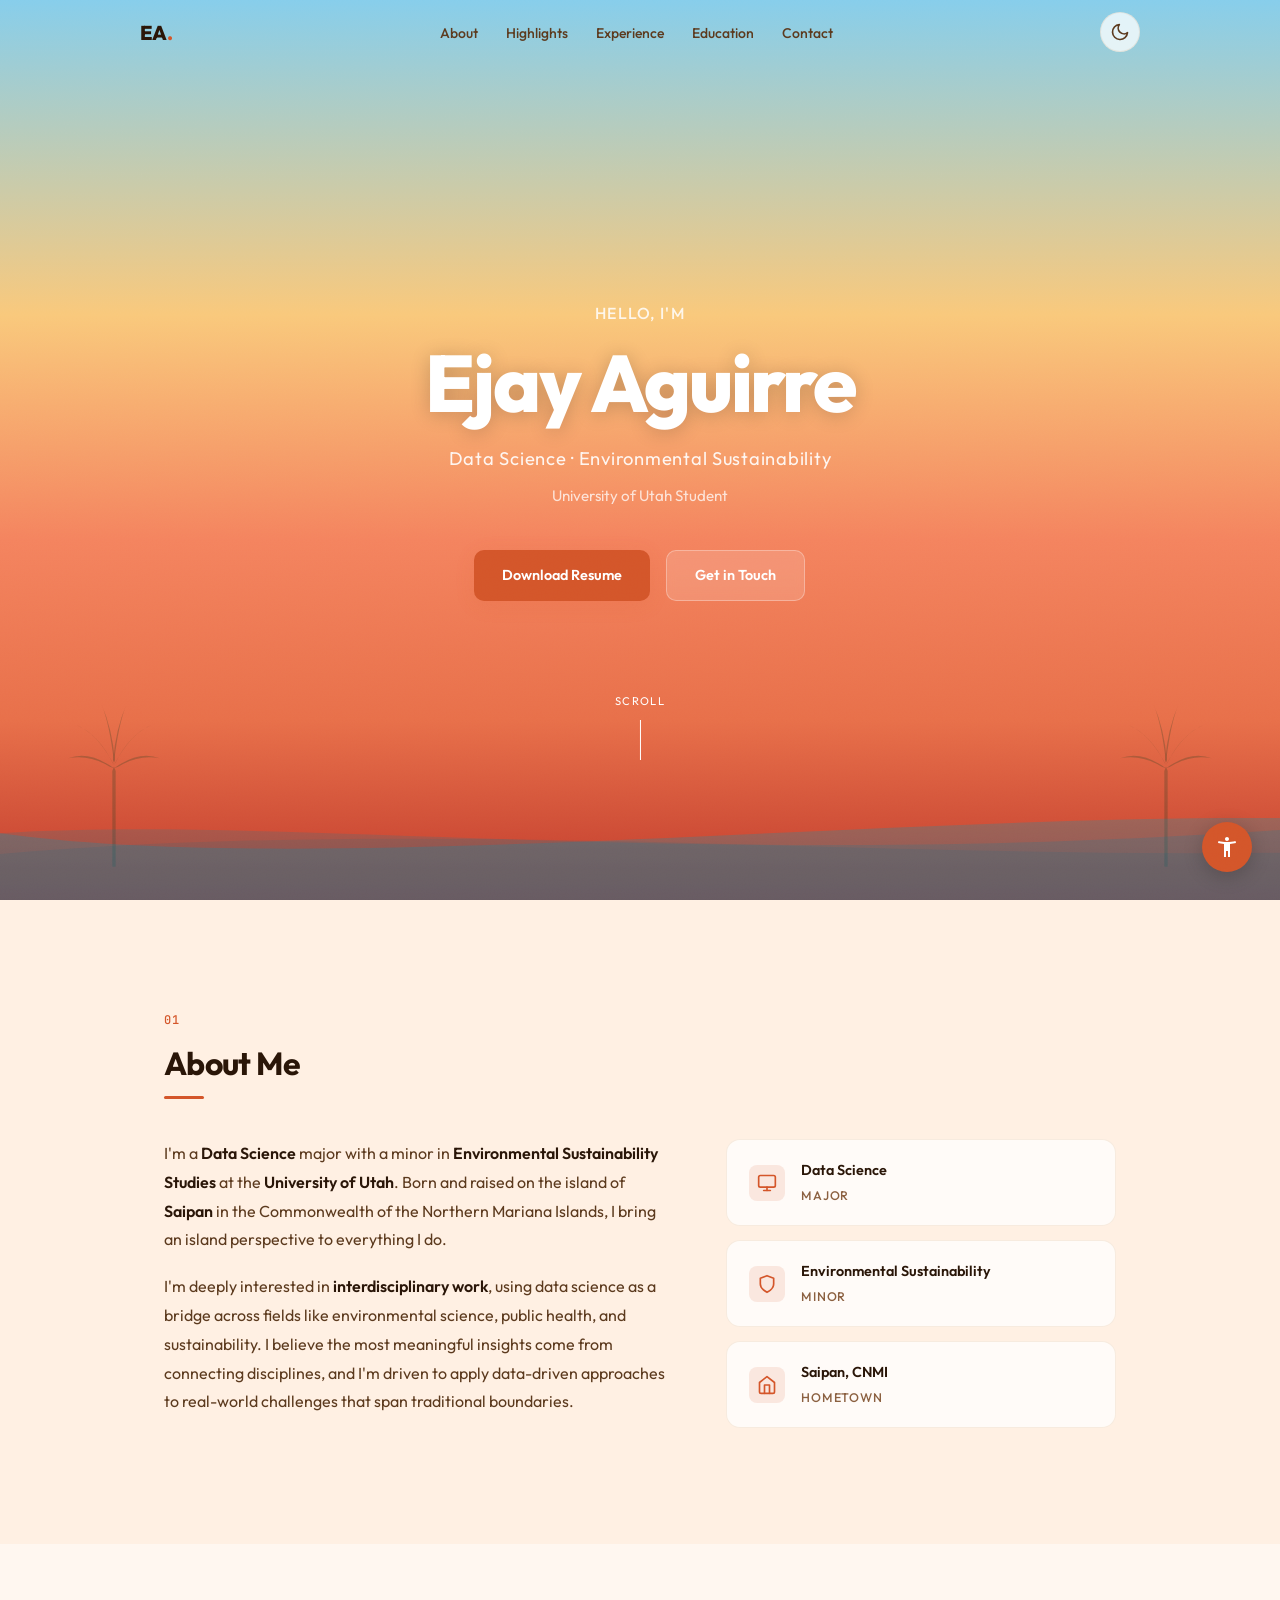
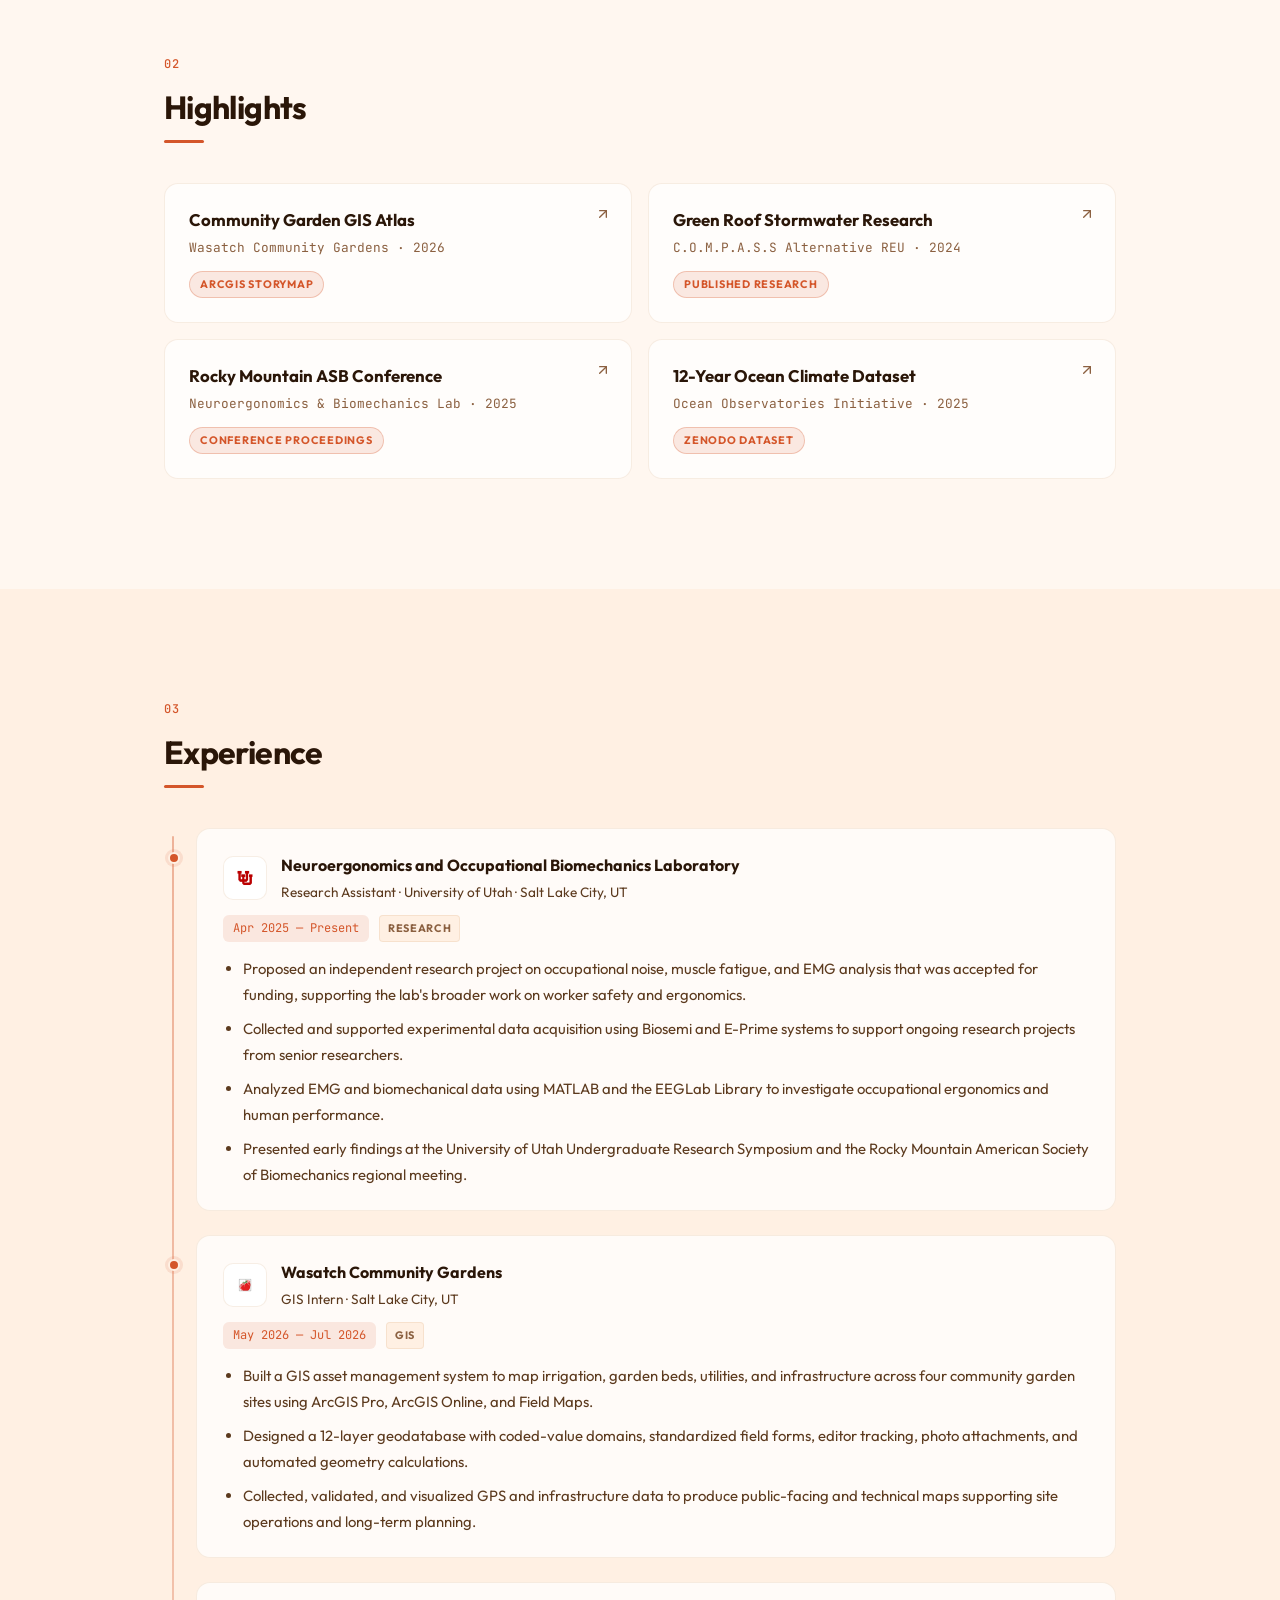
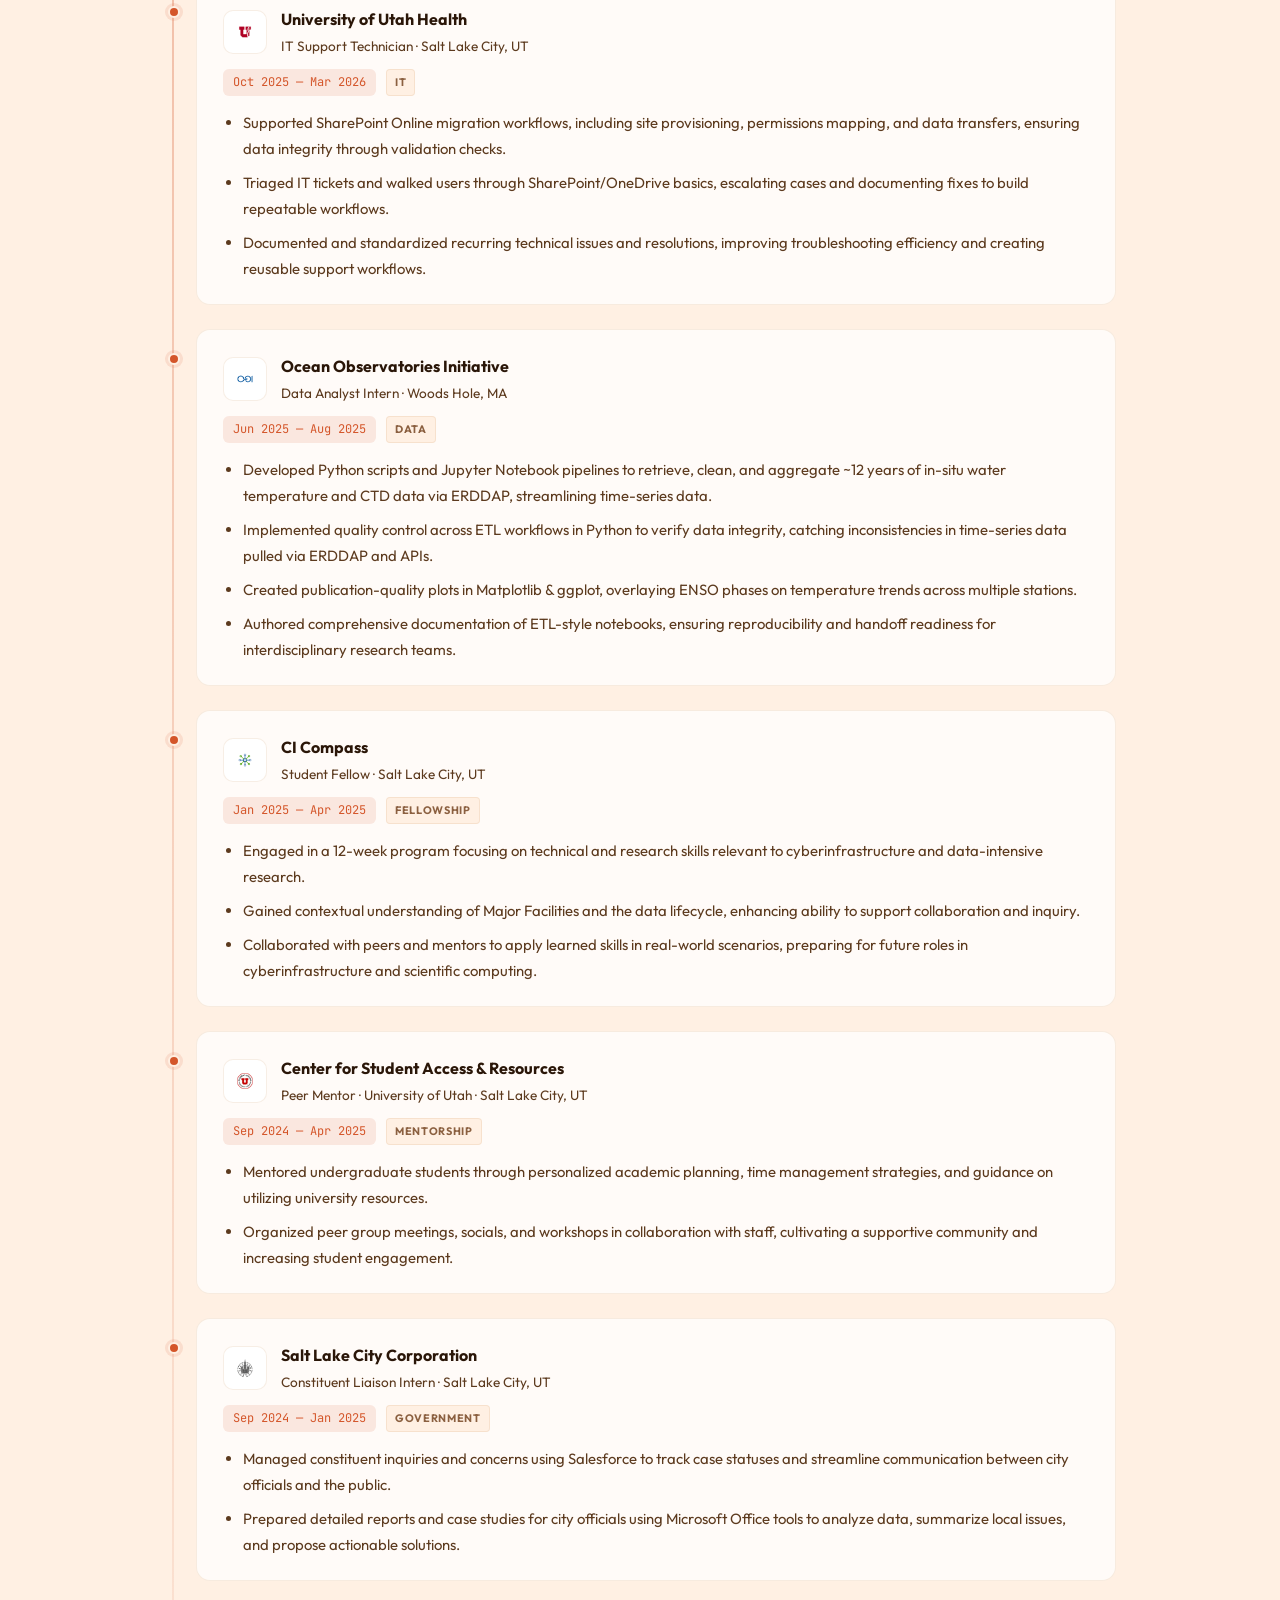
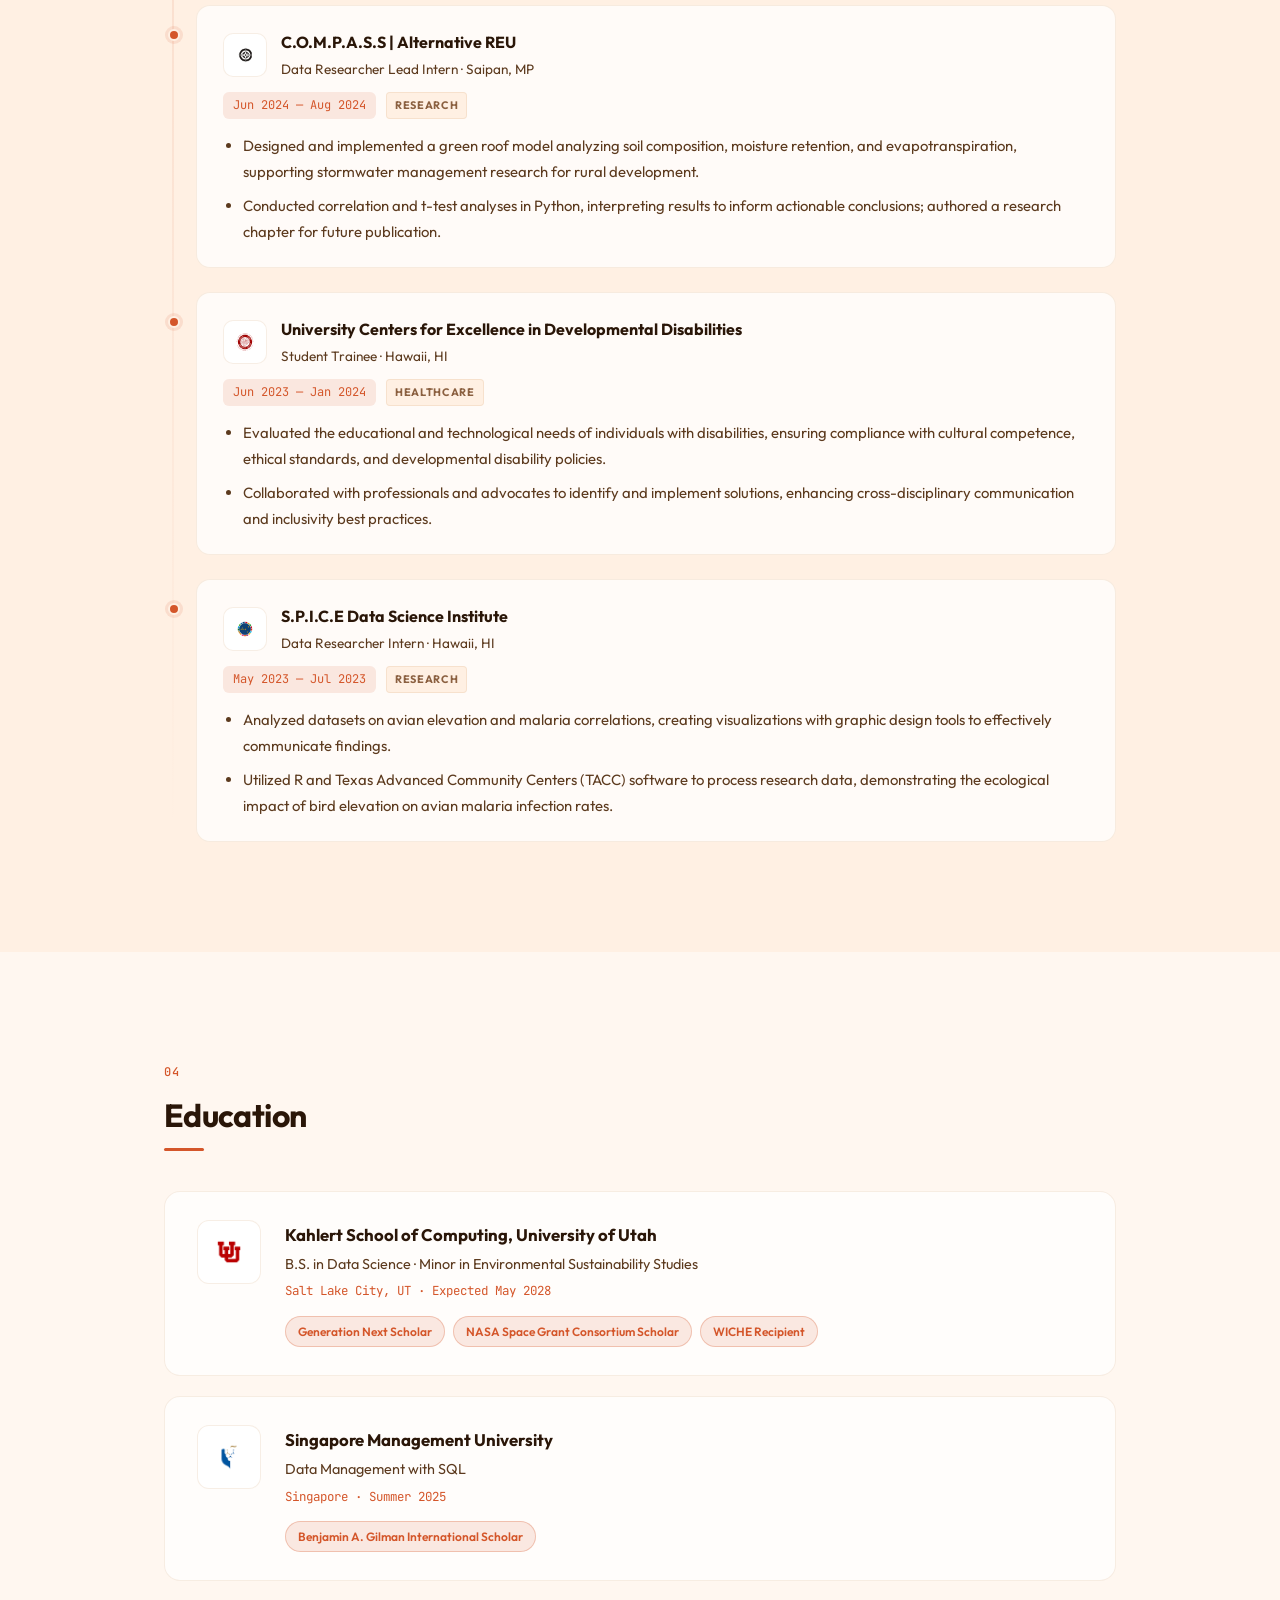
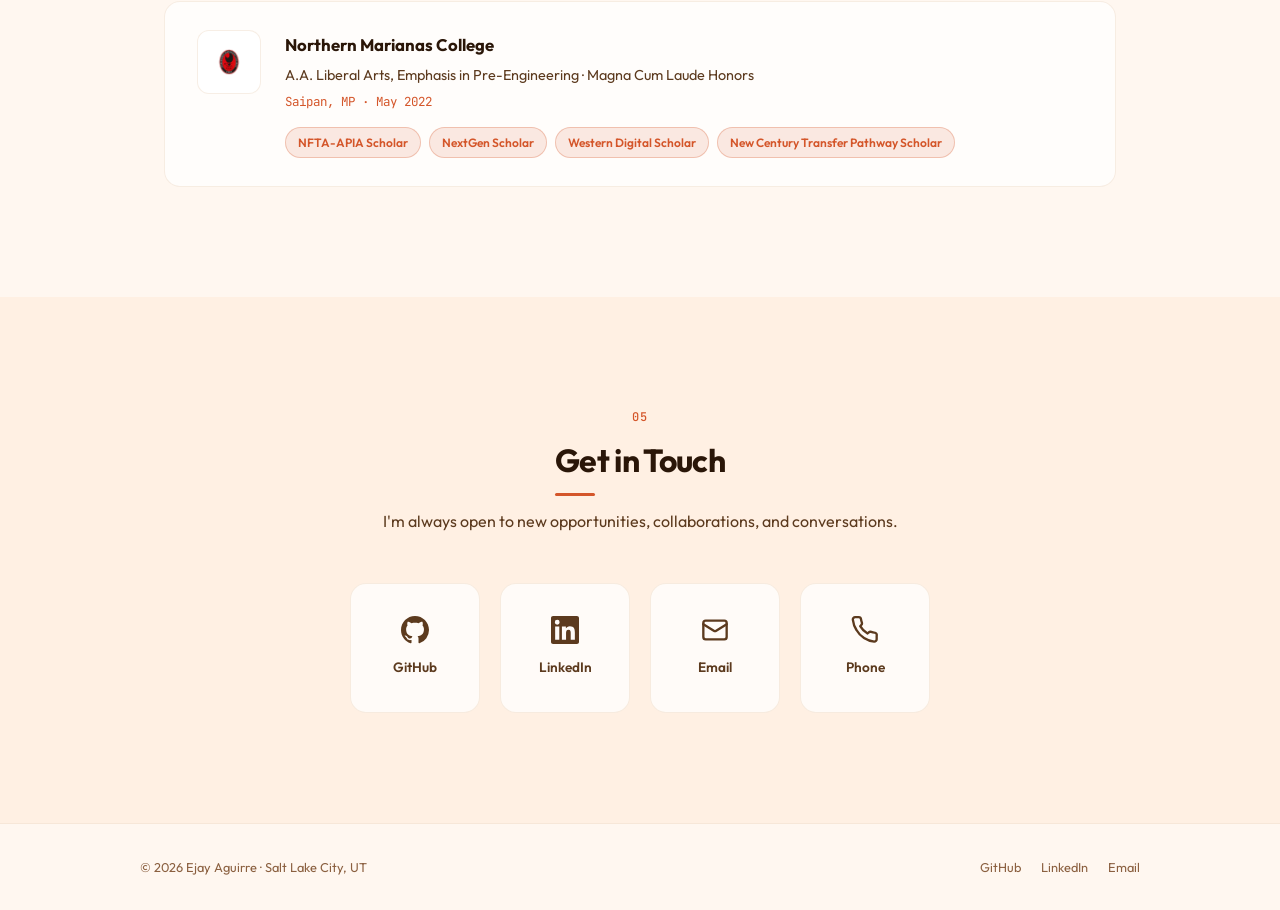
==== commit 80407d22: "Fix accessibility panel: wider font scale, real icon, hint text" ====
--- a/index.html
+++ b/index.html
@@ -556,7 +556,10 @@
       <button id="a11y-close" class="a11y-close" aria-label="Close accessibility panel">✕</button>
     </div>
     <div class="a11y-row">
-      <span class="a11y-label">Text Size</span>
+      <div>
+        <span class="a11y-label">Text Size</span>
+        <p class="a11y-hint">Scale all text up or down</p>
+      </div>
       <div class="a11y-font-btns" role="group" aria-label="Text size options">
         <button class="a11y-font-btn" id="font-sm" aria-label="Small text">A−</button>
         <button class="a11y-font-btn active" id="font-md" aria-label="Default text">A</button>
@@ -564,13 +567,19 @@
       </div>
     </div>
     <div class="a11y-row">
-      <span class="a11y-label">High Contrast</span>
+      <div>
+        <span class="a11y-label">High Contrast</span>
+        <p class="a11y-hint">Boosts text/border contrast</p>
+      </div>
       <button id="contrast-toggle" class="a11y-toggle" role="switch" aria-checked="false" aria-label="Toggle high contrast">
         <span class="a11y-toggle-track"><span class="a11y-toggle-thumb"></span></span>
       </button>
     </div>
     <div class="a11y-row">
-      <span class="a11y-label">Reduce Motion</span>
+      <div>
+        <span class="a11y-label">Reduce Motion</span>
+        <p class="a11y-hint">Stops all animations</p>
+      </div>
       <button id="motion-toggle" class="a11y-toggle" role="switch" aria-checked="false" aria-label="Toggle reduce motion">
         <span class="a11y-toggle-track"><span class="a11y-toggle-thumb"></span></span>
       </button>
@@ -578,9 +587,9 @@
   </div>
 
   <button id="a11y-btn" class="a11y-btn" aria-label="Open accessibility options" aria-expanded="false" aria-controls="a11y-panel">
-    <svg width="22" height="22" viewBox="0 0 24 24" fill="none" stroke="currentColor" stroke-width="2" stroke-linecap="round" stroke-linejoin="round" aria-hidden="true">
-      <circle cx="12" cy="5" r="1.5" fill="currentColor" stroke="none"/>
-      <path d="M5 9h14M12 9v11M8 14l4 2 4-2"/>
+    <!-- Standard Material Design Accessibility Icon -->
+    <svg width="24" height="24" viewBox="0 0 24 24" fill="currentColor" aria-hidden="true">
+      <path d="M20.5 6c-2.61.7-5.67 1-8.5 1s-5.89-.3-8.5-1L3 8c1.86.5 4 .83 6 1v13h2v-6h2v6h2V9c2-.17 4.14-.5 6-1l-.5-2zM12 6c1.1 0 2-.9 2-2s-.9-2-2-2-2 .9-2 2 .9 2 2 2z"/>
     </svg>
   </button>
 
--- a/style.css
+++ b/style.css
@@ -673,11 +673,12 @@
 .a11y-close:hover { color: var(--text-primary); background: var(--accent-soft); }
 
 .a11y-row {
-  display: flex; align-items: center; justify-content: space-between;
-  margin-bottom: 14px;
+  display: flex; align-items: flex-start; justify-content: space-between; gap: 12px;
+  margin-bottom: 16px;
 }
 .a11y-row:last-child { margin-bottom: 0; }
-.a11y-label { font-size: 0.875rem; font-weight: 500; color: var(--text-secondary); }
+.a11y-label { font-size: 0.875rem; font-weight: 600; color: var(--text-primary); display: block; }
+.a11y-hint  { font-size: 0.72rem; color: var(--text-muted); margin: 2px 0 0; line-height: 1.4; }
 
 /* Font size buttons */
 .a11y-font-btns { display: flex; gap: 4px; }
